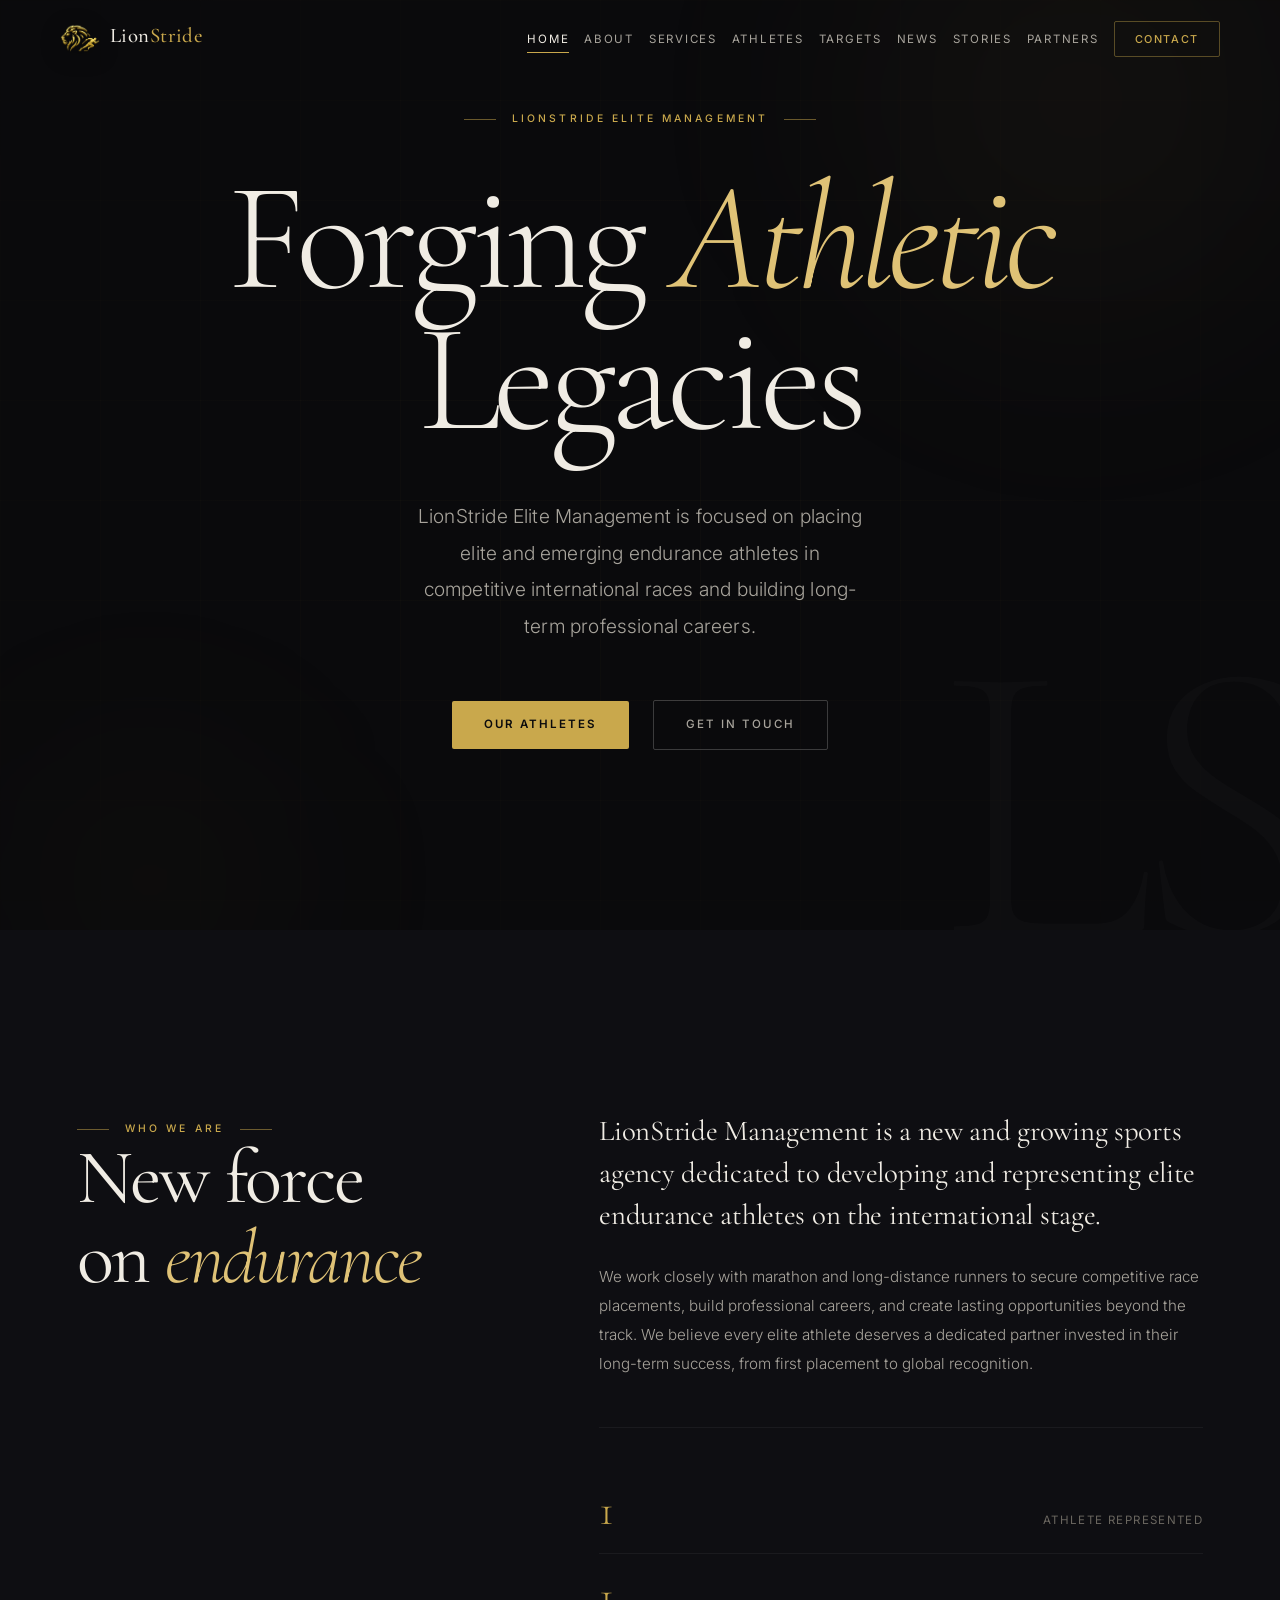
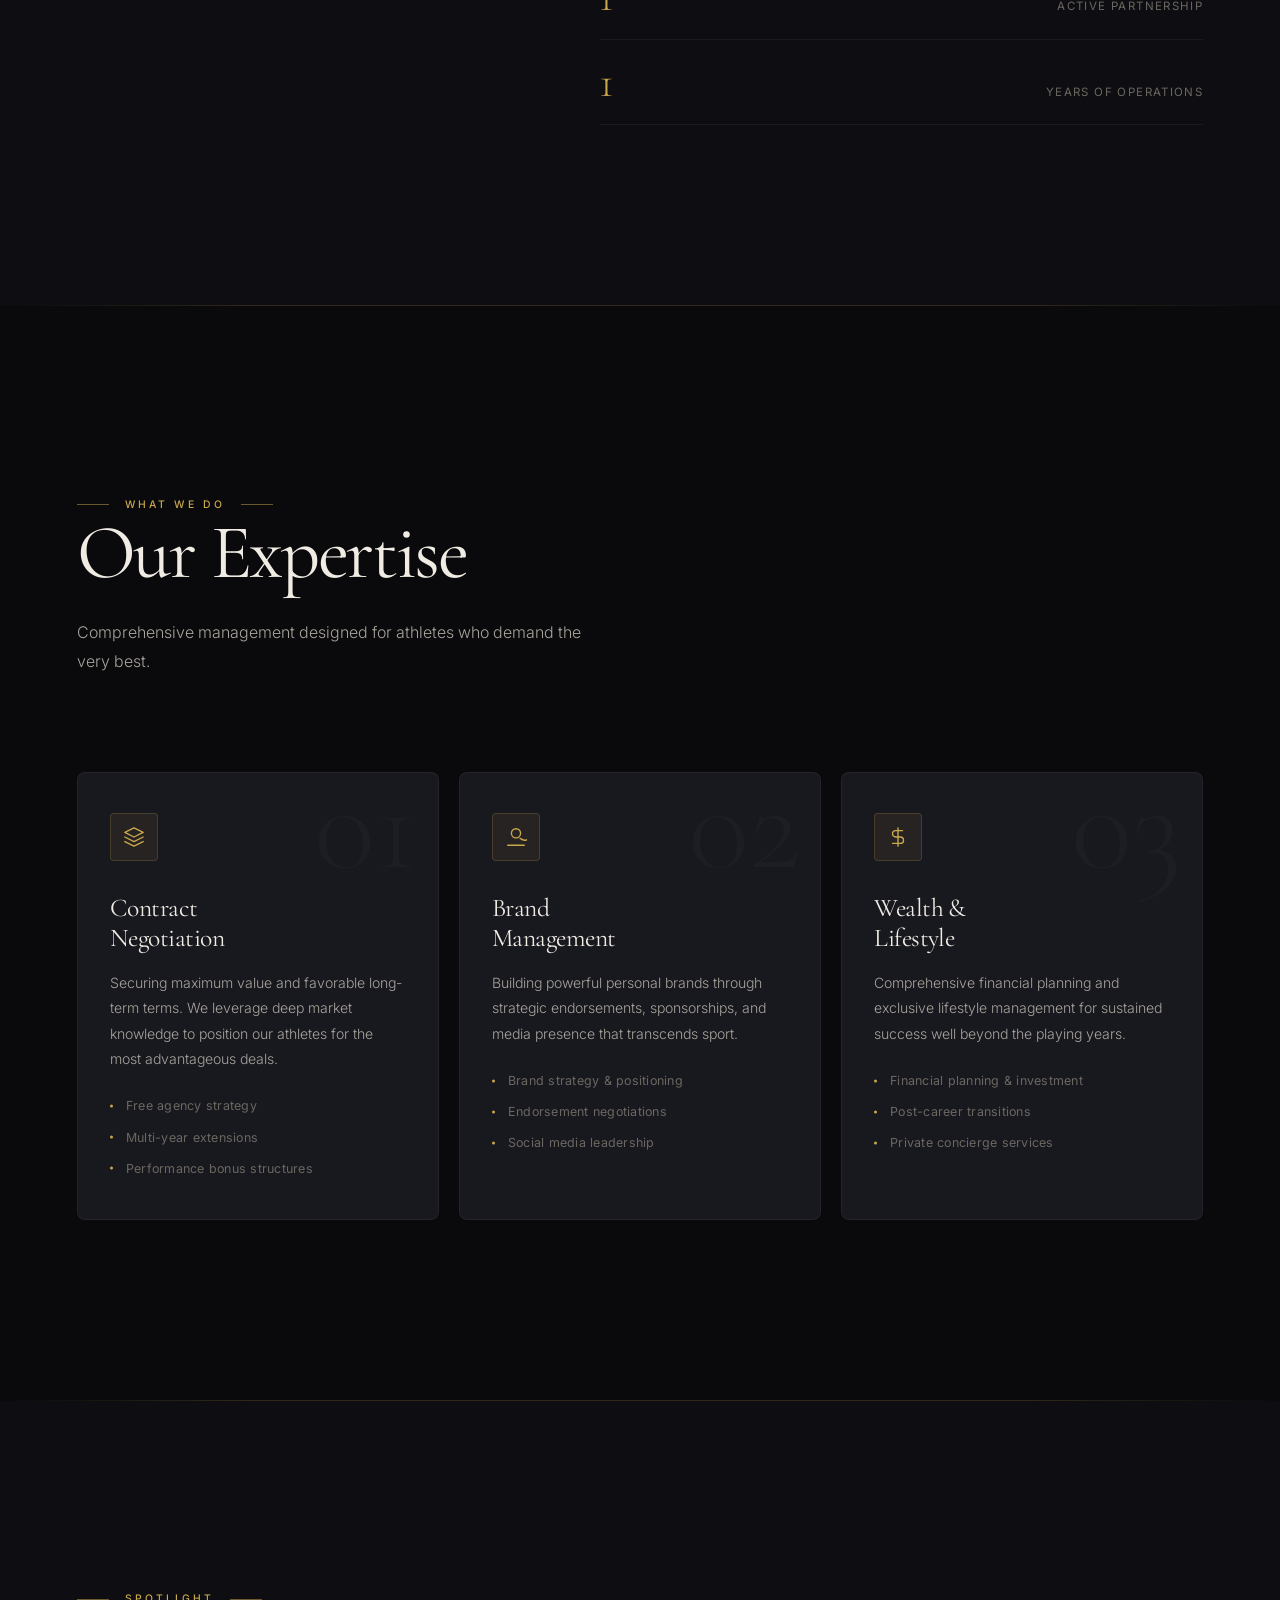
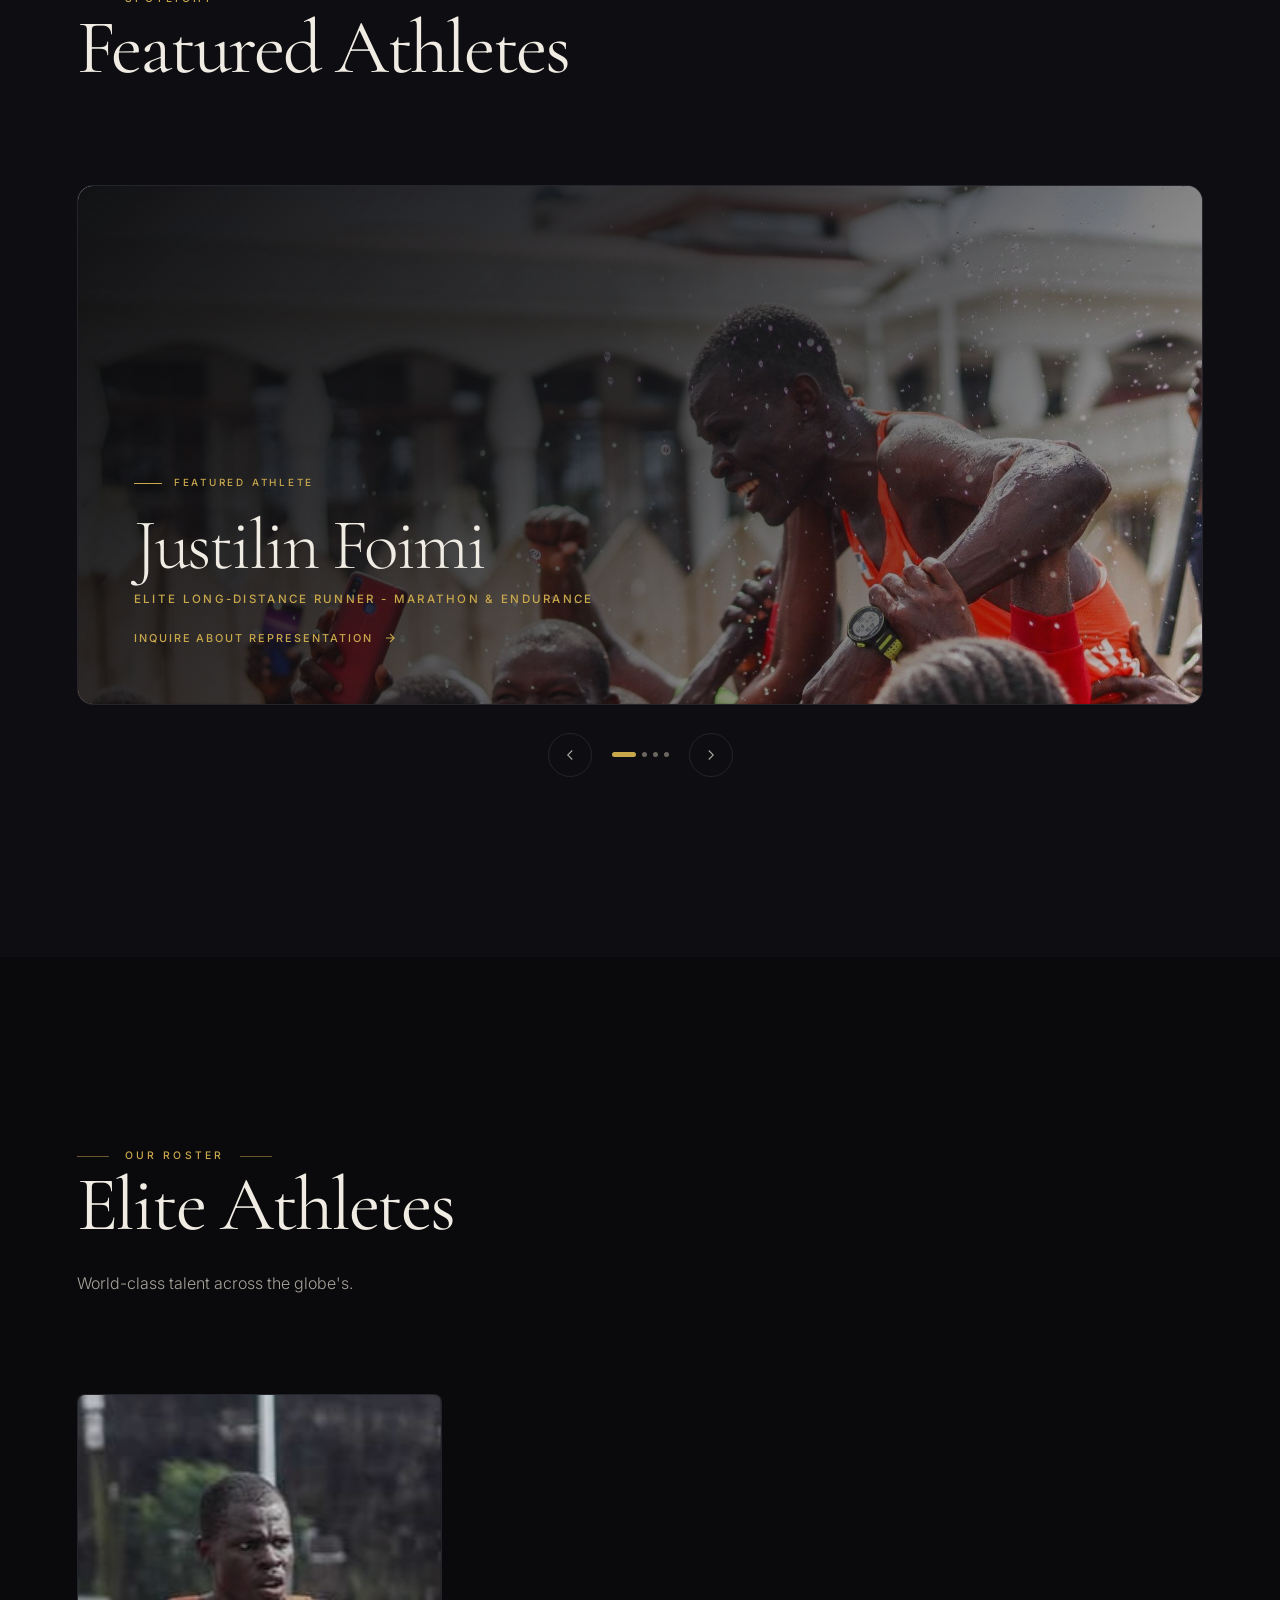
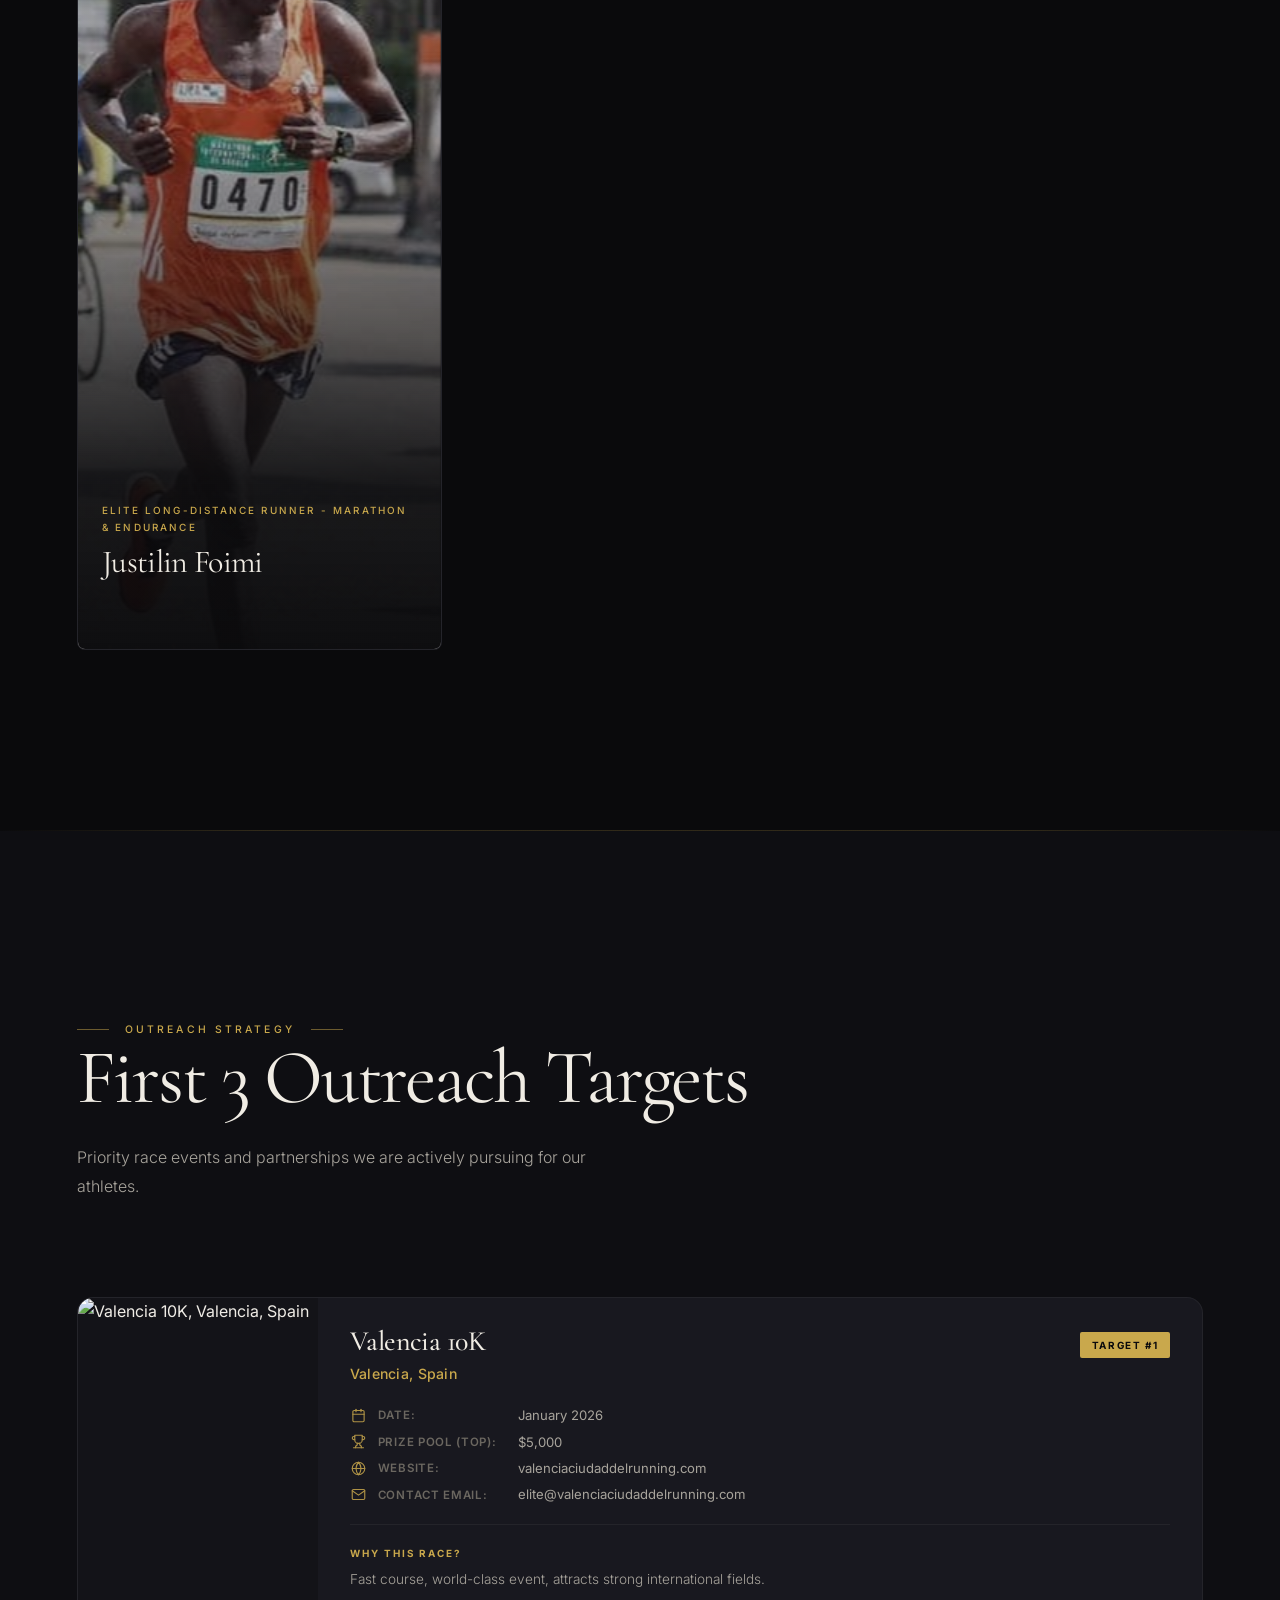
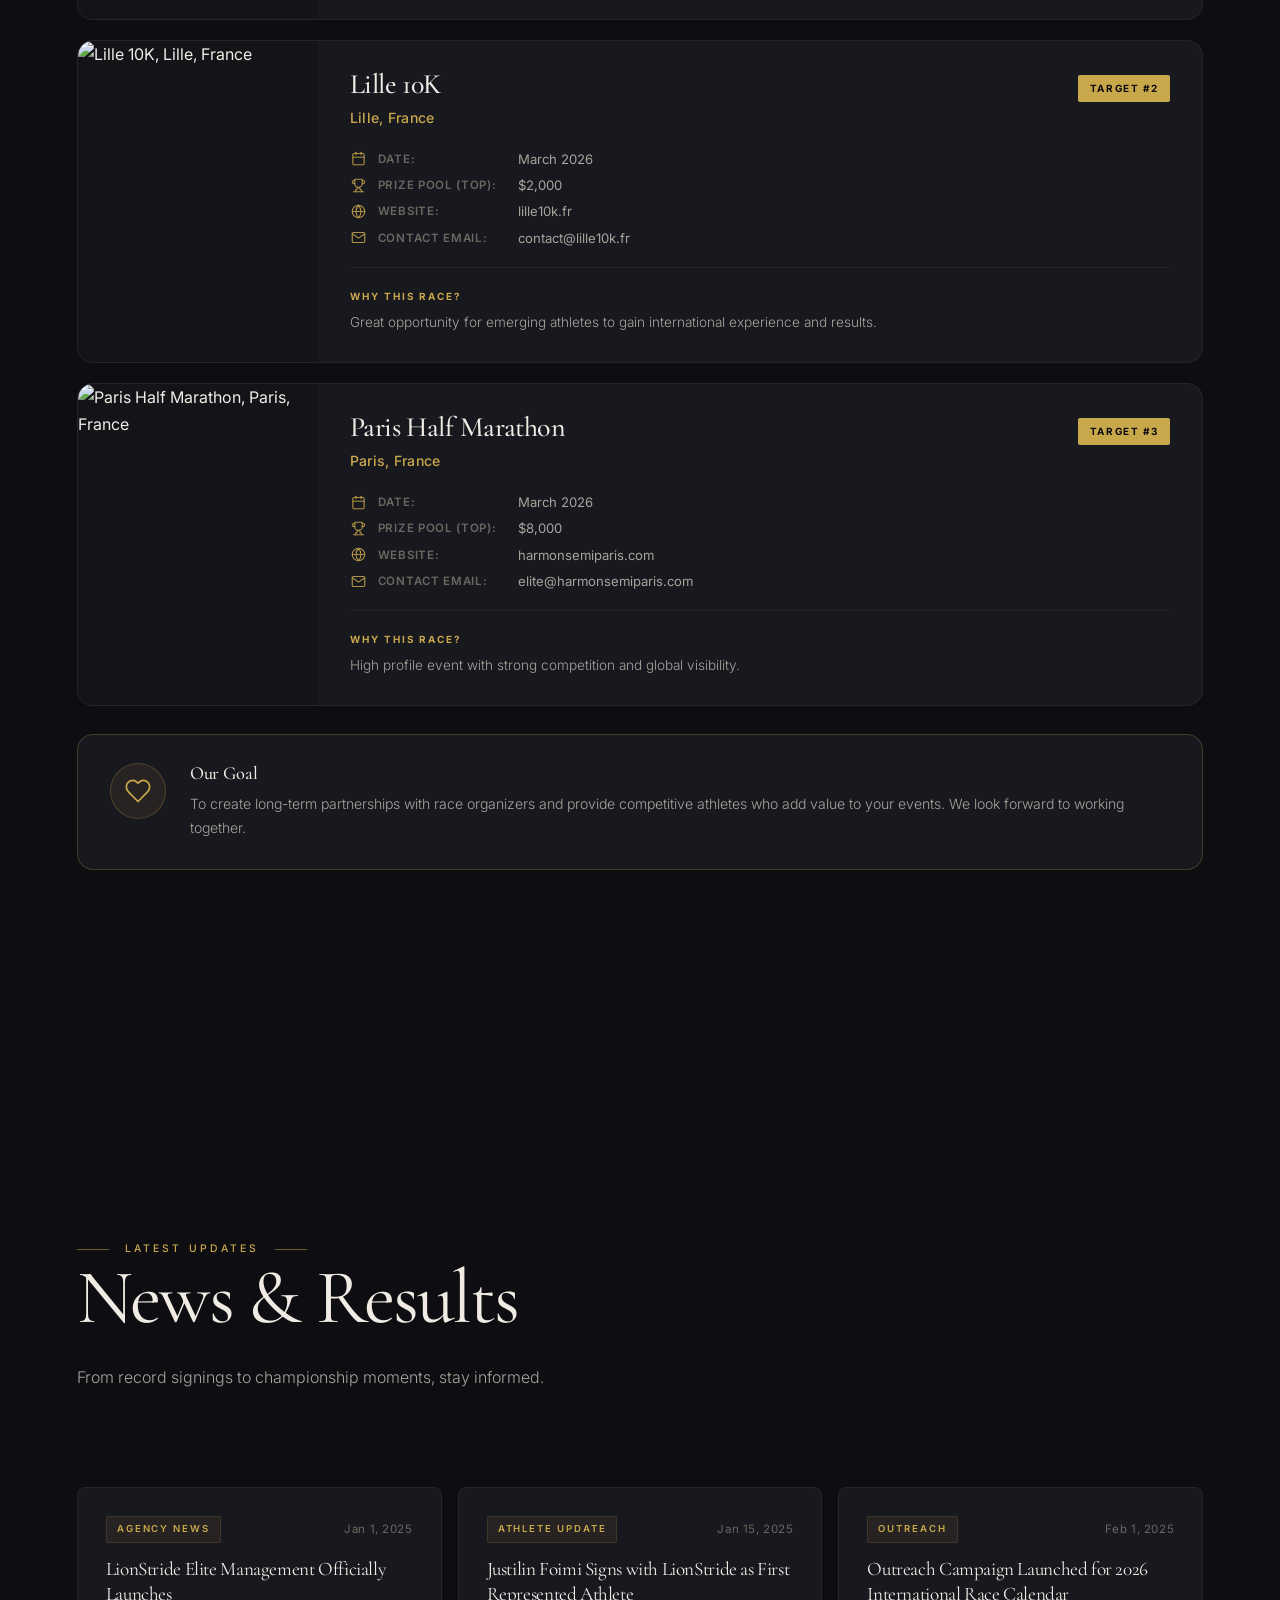
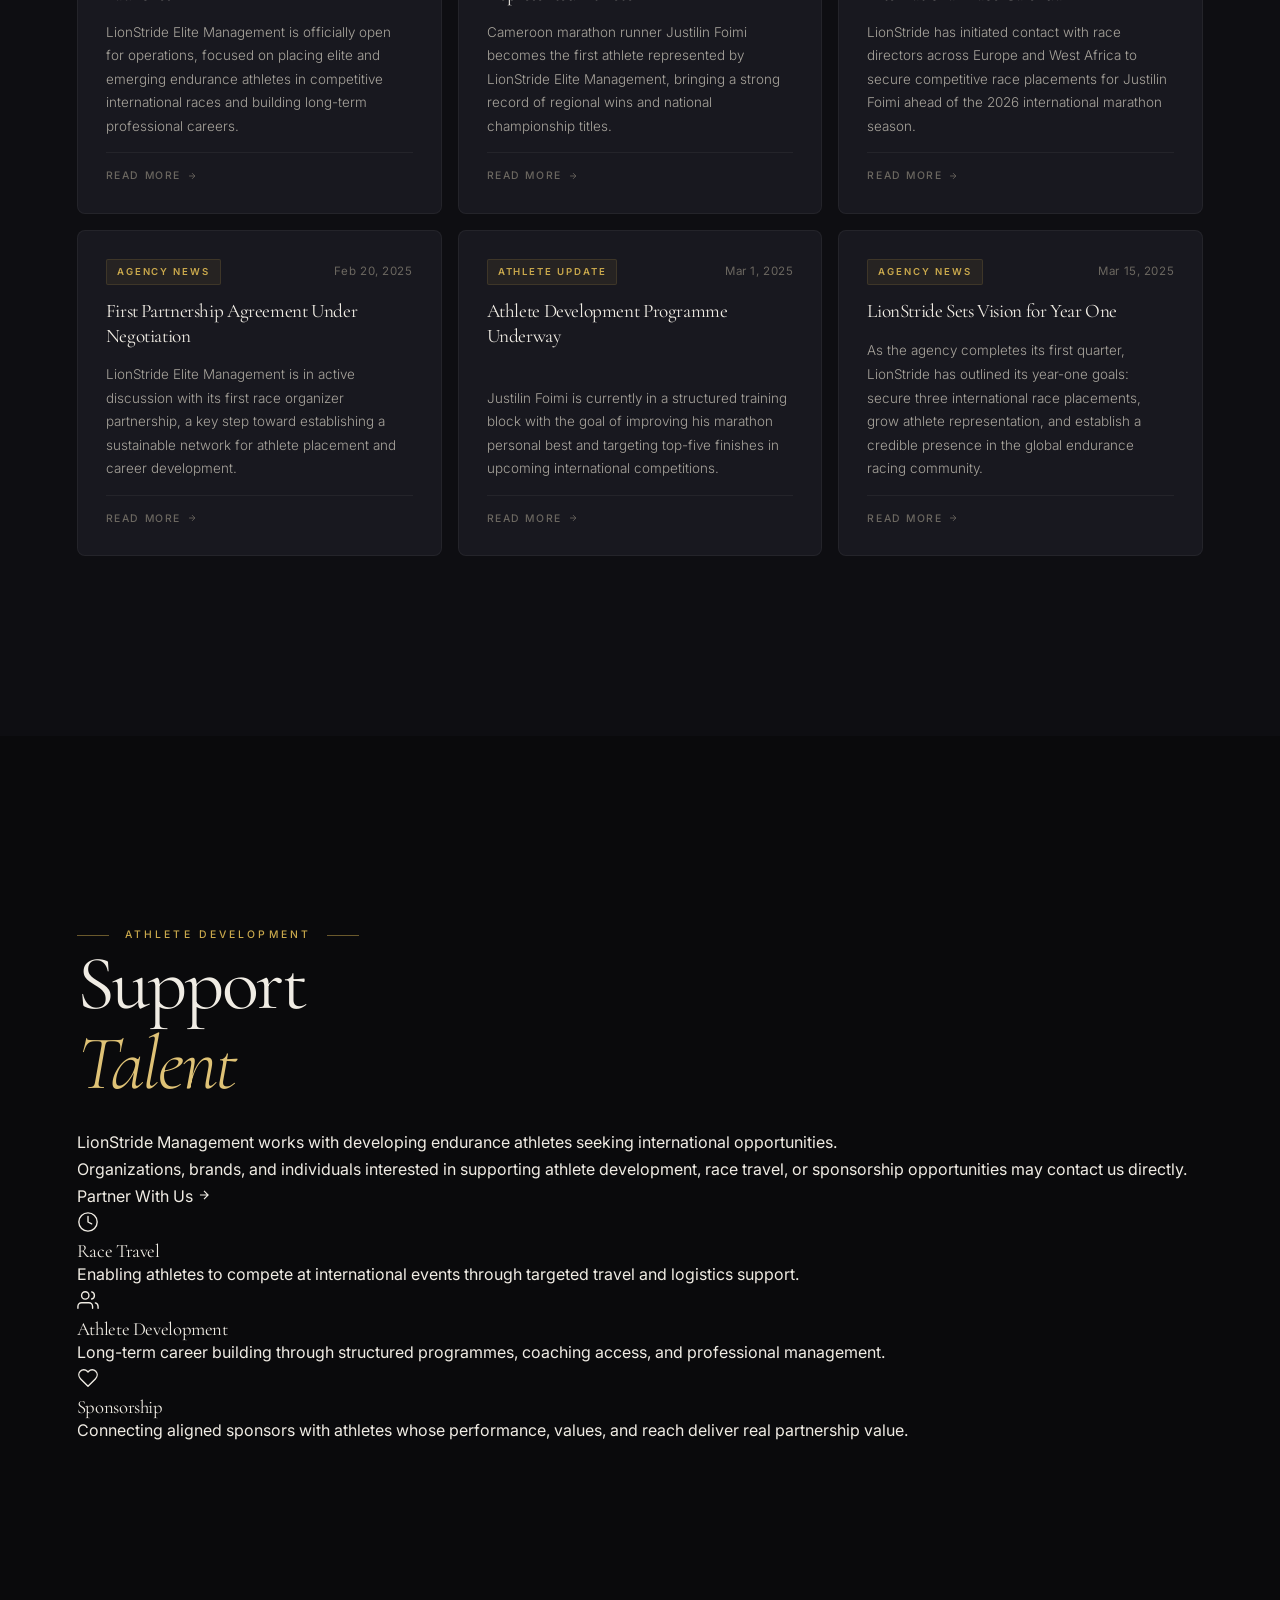
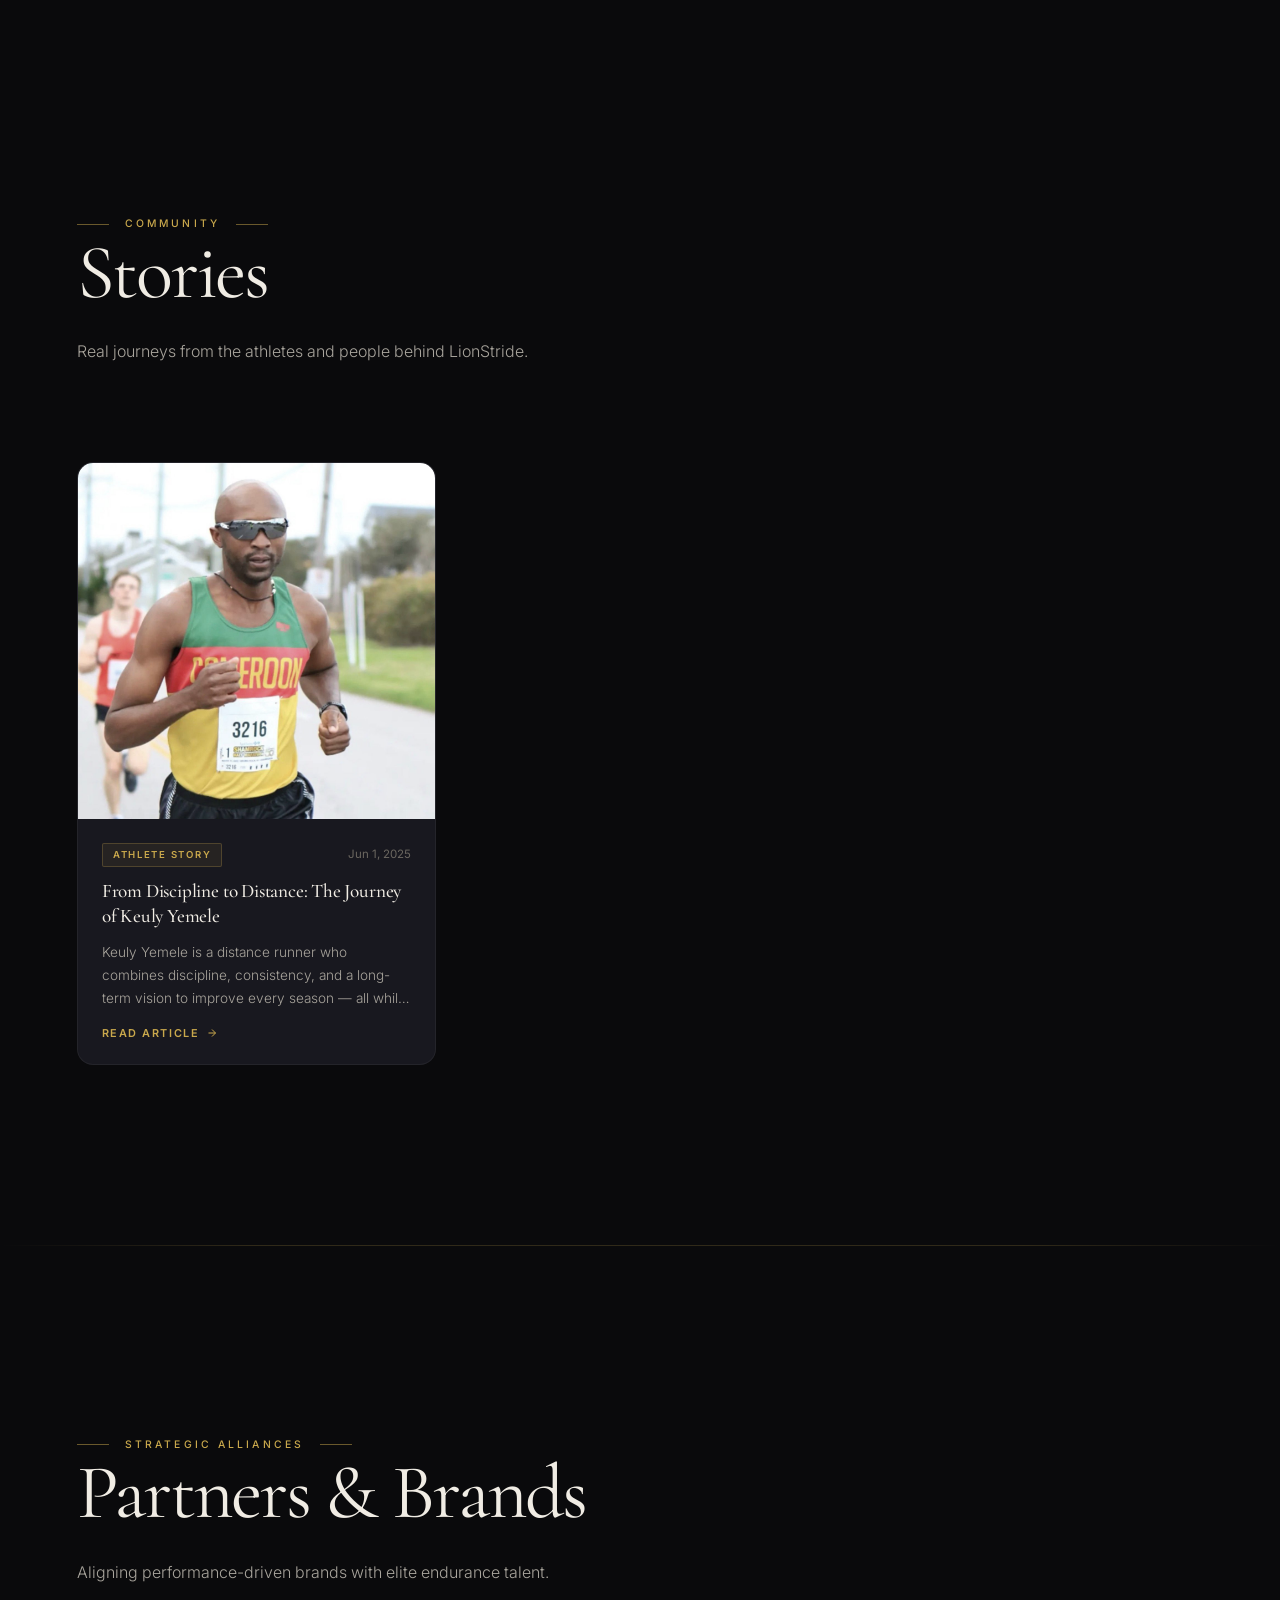
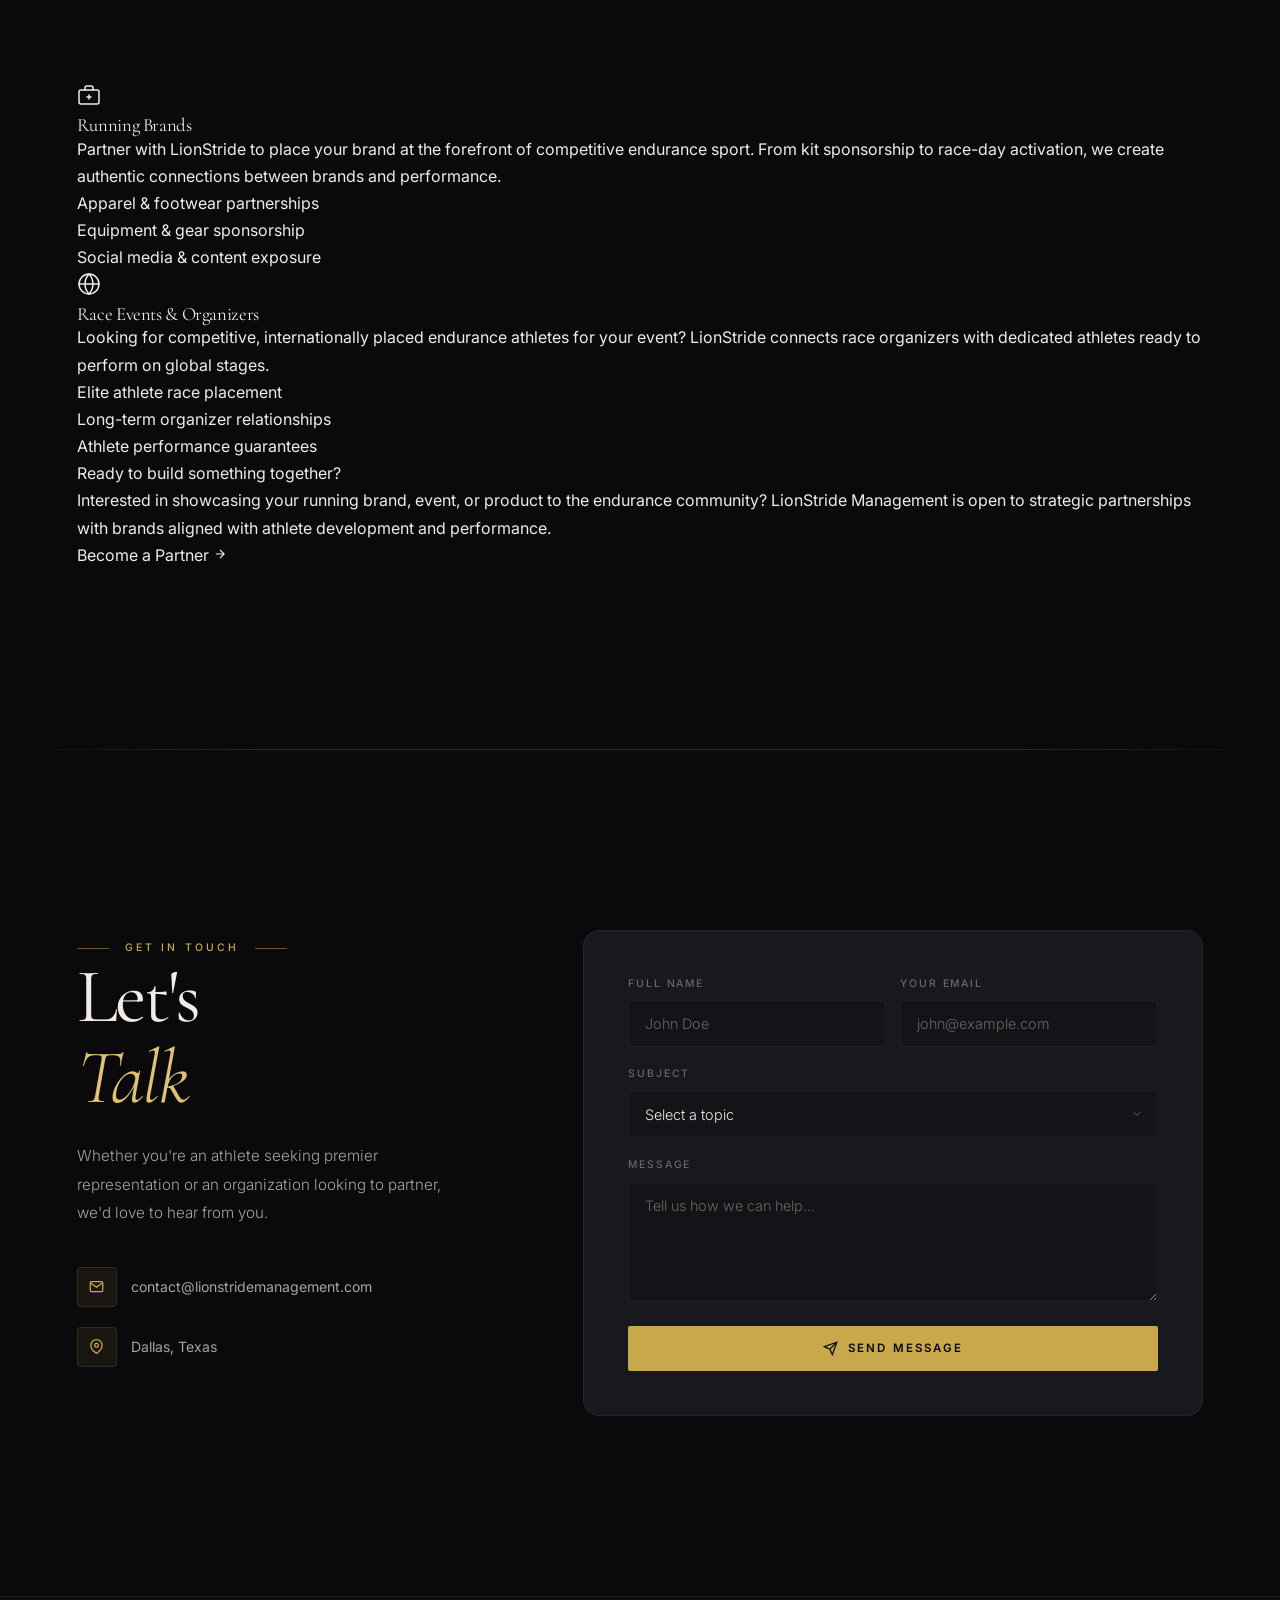
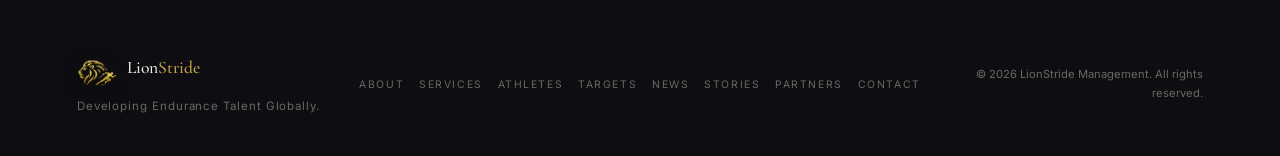
==== index.html @ 53ab5d6b "add partner and brand section" ====
<!DOCTYPE html>
<html lang="en">

<head>
    <meta charset="UTF-8">
    <meta name="viewport" content="width=device-width, initial-scale=1.0">
    <title>LionStride Management — Developing Endurance Talent Globally</title>
    <meta name="description" content="LionStride Management represents the world's elite athletes, forging legacies through expert negotiation, brand elevation, and strategic career management.">

    <link rel="canonical" href="https://lionstridemanagement.com/">

    <link rel="icon" type="image/svg+xml" href="assets/logo_icon.png">

   <link rel="preconnect" href="https://fonts.googleapis.com">
    <link rel="preconnect" href="https://fonts.gstatic.com" crossorigin>
    <link href="https://fonts.googleapis.com/css2?family=Cormorant+Garamond:ital,wght@0,300;0,400;0,500;0,600;1,300;1,400&family=Inter:wght@300;400;500;600&display=swap" rel="stylesheet">

    <link href="https://unpkg.com/aos@2.3.4/dist/aos.css" rel="stylesheet">

   <link rel="stylesheet" href="styles.css">
</head>


<body>

    <!-- Skip Link -->
    <a href="#main" class="skip-link">Skip to content</a>

    <!-- ================================================================
         HEADER
         ================================================================ -->
    
    <header class="site-header" id="site-header">
        <div class="header-inner">
            <a href="#home" class="wordmark" aria-label="LionStride Management home">
                 <img src="assets/logo_icon.png" alt="LionStride Logo" class="logo-icon-img">
               <span class="wordmark-lion">Lion</span><span class="wordmark-stride">Stride</span>
            </a>

            <nav class="primary-nav" id="primary-nav" aria-label="Primary navigation">
                <ul class="nav-list">
                    <li><a href="#home" class="nav-link active">Home</a></li>
                    <li><a href="#about" class="nav-link">About</a></li>
                    <li><a href="#services" class="nav-link">Services</a></li>
                    <li><a href="#athletes" class="nav-link">Athletes</a></li>
                    <li><a href="#targets" class="nav-link">Targets</a></li>
                    <li><a href="#news" class="nav-link">News</a></li>
                    <li><a href="#stories" class="nav-link">Stories</a></li>
                    <li><a href="#partners" class="nav-link">Partners</a></li>
                    <li><a href="#contact" class="nav-link nav-cta">Contact</a></li>
                </ul>
            </nav>

            <button class="menu-btn" id="menu-btn" aria-label="Open menu" aria-expanded="false">
                <span class="menu-bar"></span>
                <span class="menu-bar"></span>
                <span class="menu-bar"></span>
            </button>
        </div>

        <!-- Mobile Menu -->
        <div class="mobile-menu" id="mobile-menu" aria-hidden="true">
            <ul class="mobile-nav-list">
                <li><a href="#home" class="mobile-nav-link">Home</a></li>
                <li><a href="#about" class="mobile-nav-link">About</a></li>
                <li><a href="#services" class="mobile-nav-link">Services</a></li>
                <li><a href="#athletes" class="mobile-nav-link">Athletes</a></li>
                <li><a href="#targets" class="mobile-nav-link">Targets</a></li>
                <li><a href="#news" class="mobile-nav-link">News</a></li>
                <li><a href="#stories" class="mobile-nav-link">Stories</a></li>
                <li><a href="#partners" class="mobile-nav-link">Partners</a></li>
                <li><a href="#contact" class="mobile-nav-link">Contact</a></li>
            </ul>
        </div>
    </header>


    <main id="main">

        <!-- ================================================================
             HERO
             ================================================================ -->
        <section class="hero" id="home" aria-label="Hero">
            <div class="hero-bg" aria-hidden="true">
                <div class="hero-grid parallax-layer" data-parallax-speed="0.4"></div>
                <div class="hero-watermark parallax-layer" data-parallax-speed="0.15">LS</div>
                <div class="hero-glow hero-glow-1 parallax-layer" data-parallax-speed="0.6"></div>
                <div class="hero-glow hero-glow-2 parallax-layer" data-parallax-speed="0.3"></div>
            </div>

            <div class="hero-inner">
                <div class="hero-eyebrow eyebrow" data-aos="fade-up">
                    LionStride Elite Management
                </div>

                <h1 class="hero-headline" data-aos="fade-up" data-aos-delay="80">
                    Forging
                    <em>Athletic</em><br>
                    Legacies
                </h1>

                <p class="hero-sub" data-aos="fade-up" data-aos-delay="160">
                   LionStride Elite Management is focused on placing elite and emerging endurance athletes in competitive international
                   races and building long-term professional careers.
                </p>

                <div class="hero-actions" data-aos="fade-up" data-aos-delay="240">
                    <a href="#athletes" class="btn-solid">Our Athletes</a>
                    <a href="#contact" class="btn-ghost">Get in Touch</a>
                </div>
            </div>

           
        </section>

        <!-- Section Separator -->
        <div class="section-sep"></div>

        <!-- ================================================================
             ABOUT
             ================================================================ -->
        <section class="section about-section" id="about" aria-labelledby="about-heading">
            <div class="section-inner">
                <div class="about-grid">
                    <div class="about-left" data-aos="fade-right" data-aos-duration="900">
                        <div class="eyebrow">Who We Are</div>
                        <h2 class="section-heading" id="about-heading">
                            New force<br>
                            on <em>endurance</em>
                        </h2>
                    </div>

                    <div class="about-right" data-aos="fade-left" data-aos-duration="900" data-aos-delay="100">
                        <p class="about-lead">
                            LionStride Management is a new and growing sports agency dedicated to developing and representing elite endurance athletes on the international stage.
                        <p class="about-body">
                            We work closely with marathon and long-distance runners to secure competitive race placements, build professional careers, and create lasting opportunities beyond the track. We believe every elite athlete deserves a dedicated partner invested in their long-term success, from first placement to global recognition.
                        </p>
                        <div class="about-stats">
                            <div class="stat">
                                <span class="stat-num">1</span>
                                <span class="stat-label">Athlete Represented</span>
                            </div>
                            <div class="stat">
                                <span class="stat-num">1</span>
                                <span class="stat-label">Active Partnership</span>
                            </div>
                            <div class="stat">
                                <span class="stat-num">1</span>
                                <span class="stat-label">Years of Operations</span>
                            </div>
                        </div>
                    </div>
                </div>
            </div>
        </section>

        <!-- Section Separator -->
        <div class="section-sep"></div>

        <!-- ================================================================
             SERVICES
             ================================================================ -->
        <section class="section services-section" id="services" aria-labelledby="services-heading">
            <div class="section-inner">
                <div class="section-header" data-aos="fade-up">
                    <div class="eyebrow">What We Do</div>
                    <h2 class="section-heading" id="services-heading">Our Expertise</h2>
                    <p class="section-sub">Comprehensive management designed for athletes who demand the very best.</p>
                </div>

                <div class="services-grid">
                    <!-- Service 1 -->
                    <div class="service-card" data-aos="fade-up" data-aos-delay="0">
                        <span class="service-num">01</span>
                        <div class="service-icon" aria-hidden="true">
                            <svg width="22" height="22" viewBox="0 0 24 24" fill="none" stroke="currentColor" stroke-width="1.5" stroke-linecap="round" stroke-linejoin="round">
                                <path d="M12 2L2 7l10 5 10-5-10-5z"/><path d="M2 17l10 5 10-5"/><path d="M2 12l10 5 10-5"/>
                            </svg>
                        </div>
                        <h3 class="service-title">Contract<br>Negotiation</h3>
                        <p class="service-desc">Securing maximum value and favorable long-term terms. We leverage deep market knowledge to position our athletes for the most advantageous deals.</p>
                        <ul class="service-list">
                            <li>Free agency strategy</li>
                            <li>Multi-year extensions</li>
                            <li>Performance bonus structures</li>
                        </ul>
                    </div>

                    <!-- Service 2 -->
                    <div class="service-card" data-aos="fade-up" data-aos-delay="100">
                        <span class="service-num">02</span>
                        <div class="service-icon" aria-hidden="true">
                            <svg width="22" height="22" viewBox="0 0 24 24" fill="none" stroke="currentColor" stroke-width="1.5" stroke-linecap="round" stroke-linejoin="round">
                                <circle cx="12" cy="8" r="5"/><path d="M3 21h18"/><path d="M16.5 13.5c1.5 1 3.5 2 5 2s3.5-1 5-2"/>
                            </svg>
                        </div>
                        <h3 class="service-title">Brand<br>Management</h3>
                        <p class="service-desc">Building powerful personal brands through strategic endorsements, sponsorships, and media presence that transcends sport.</p>
                        <ul class="service-list">
                            <li>Brand strategy &amp; positioning</li>
                            <li>Endorsement negotiations</li>
                            <li>Social media leadership</li>
                        </ul>
                    </div>

                    <!-- Service 3 -->
                    <div class="service-card" data-aos="fade-up" data-aos-delay="200">
                        <span class="service-num">03</span>
                        <div class="service-icon" aria-hidden="true">
                            <svg width="22" height="22" viewBox="0 0 24 24" fill="none" stroke="currentColor" stroke-width="1.5" stroke-linecap="round" stroke-linejoin="round">
                                <path d="M12 2v20M17 5H9.5a3.5 3.5 0 000 7h5a3.5 3.5 0 010 7H6"/>
                            </svg>
                        </div>
                        <h3 class="service-title">Wealth &amp;<br>Lifestyle</h3>
                        <p class="service-desc">Comprehensive financial planning and exclusive lifestyle management for sustained success well beyond the playing years.</p>
                        <ul class="service-list">
                            <li>Financial planning &amp; investment</li>
                            <li>Post-career transitions</li>
                            <li>Private concierge services</li>
                        </ul>
                    </div>
                </div>
            </div>
        </section>

        <!-- Section Separator -->
        <div class="section-sep"></div>

        <!-- ================================================================
             FEATURED CAROUSEL
             ================================================================ -->
        <section class="section featured-section" id="featured" aria-labelledby="featured-heading">
            <div class="section-inner">
                <div class="section-header" data-aos="fade-up">
                    <div class="eyebrow">Spotlight</div>
                    <h2 class="section-heading" id="featured-heading">Featured Athletes</h2>
                </div>

                <div class="featured-track" id="featured-track">
                    <!-- Rendered by script.js -->
                </div>

                <div class="featured-controls">
                    <button class="ctrl-btn" id="ctrl-prev" aria-label="Previous athlete">
                        <svg width="18" height="18" viewBox="0 0 24 24" fill="none" stroke="currentColor" stroke-width="1.5"><path d="M15 18l-6-6 6-6"/></svg>
                    </button>
                    <div class="ctrl-dots" id="ctrl-dots"><!-- Rendered by script.js --></div>
                    <button class="ctrl-btn" id="ctrl-next" aria-label="Next athlete">
                        <svg width="18" height="18" viewBox="0 0 24 24" fill="none" stroke="currentColor" stroke-width="1.5"><path d="M9 18l6-6-6-6"/></svg>
                    </button>
                </div>
            </div>
        </section>

        <!-- Section Separator -->
        <div class="section-sep"></div>

        <!-- ================================================================
             ATHLETES GRID
             ================================================================ -->
        <section class="section athletes-section" id="athletes" aria-labelledby="athletes-heading">
            <div class="section-inner">
                <div class="section-header" data-aos="fade-up">
                    <div class="eyebrow">Our Roster</div>
                    <h2 class="section-heading" id="athletes-heading">Elite Athletes</h2>
                    <p class="section-sub">World-class talent across the globe's.</p>
                </div>

                <div class="athletes-grid" id="athletes-grid">
                    <!-- Loaded dynamically from athletes.json — each card links to athlete.html?id={slug} -->
                </div>
            </div>
        </section>

        <!-- Section Separator -->
        <div class="section-sep"></div>

        <!-- ================================================================
             OUTREACH TARGETS
             ================================================================ -->
        <section class="section targets-section" id="targets" aria-labelledby="targets-heading">
            <div class="section-inner">
                <div class="section-header" data-aos="fade-up">
                    <div class="eyebrow">Outreach Strategy</div>
                    <h2 class="section-heading" id="targets-heading">First 3 Outreach Targets</h2>
                    <p class="section-sub">Priority race events and partnerships we are actively pursuing for our athletes.</p>
                </div>

                <!-- Target cards rendered by script.js from targets.json -->
                <div class="targets-list" id="targets-list"></div>

                <!-- Our goal callout — mirrors reference image bottom panel -->
                <div class="targets-goal" data-aos="fade-up">
                    <div class="targets-goal-icon" aria-hidden="true">
                        <svg width="28" height="28" viewBox="0 0 24 24" fill="none" stroke="currentColor" stroke-width="1.5" stroke-linecap="round" stroke-linejoin="round">
                            <path d="M20.42 4.58a5.4 5.4 0 00-7.65 0l-.77.78-.77-.78a5.4 5.4 0 00-7.65 0C1.46 6.7 1.33 10.28 4 13l8 8 8-8c2.67-2.72 2.54-6.3.42-8.42z"/>
                        </svg>
                    </div>
                    <div class="targets-goal-text">
                        <h3 class="targets-goal-title">Our Goal</h3>
                        <p class="targets-goal-desc">To create long-term partnerships with race organizers and provide competitive athletes who add value to your events. We look forward to working together.</p>
                    </div>
                </div>
            </div>
        </section>

        <!-- Section Separator -->
        <div class="section-sep"></div>

        <!-- ================================================================
             NEWS
             ================================================================ -->
        <section class="section news-section" id="news" aria-labelledby="news-heading">
            <div class="section-inner">
                <div class="section-header" data-aos="fade-up">
                    <div class="eyebrow">Latest Updates</div>
                    <h2 class="section-heading" id="news-heading">News &amp; Results</h2>
                    <p class="section-sub">From record signings to championship moments, stay informed.</p>
                </div>

                <div class="news-grid" id="news-grid">
                    <!-- Loaded dynamically from news.json -->
                </div>
            </div>
        </section>

         <!-- ================================================================
             SUPPORT TALENT
             ================================================================ -->
        <section class="section support-section" id="support" aria-labelledby="support-heading">
            <div class="section-inner">
                <div class="support-grid" data-aos="fade-up" data-aos-duration="900">

                    <!-- Left — text content -->
                    <div class="support-left">
                        <div class="eyebrow">Athlete Development</div>
                        <h2 class="section-heading" id="support-heading">
                            Support<br><em>Talent</em>
                        </h2>
                        <p class="support-body">
                            LionStride Management works with developing endurance athletes seeking international opportunities.
                        </p>
                        <p class="support-body">
                            Organizations, brands, and individuals interested in supporting athlete development, race travel, or sponsorship opportunities may contact us directly.
                        </p>
                        <a href="#contact" class="btn-support-cta">
                            Partner With Us
                            <svg width="14" height="14" viewBox="0 0 24 24" fill="none" stroke="currentColor" stroke-width="2" aria-hidden="true">
                                <path d="M5 12h14M12 5l7 7-7 7"/>
                            </svg>
                        </a>
                    </div>

                    <!-- Right — three vertical pillars -->
                    <div class="support-pillars">
                        <div class="support-pillar" data-aos="fade-up" data-aos-delay="80">
                            <div class="support-pillar-icon" aria-hidden="true">
                                <svg width="22" height="22" viewBox="0 0 24 24" fill="none" stroke="currentColor" stroke-width="1.5" stroke-linecap="round" stroke-linejoin="round">
                                    <circle cx="12" cy="12" r="10"/>
                                    <polyline points="12 6 12 12 16 14"/>
                                </svg>
                            </div>
                            <h3 class="support-pillar-title">Race Travel</h3>
                            <p class="support-pillar-desc">Enabling athletes to compete at international events through targeted travel and logistics support.</p>
                        </div>
                        <div class="support-pillar" data-aos="fade-up" data-aos-delay="160">
                            <div class="support-pillar-icon" aria-hidden="true">
                                <svg width="22" height="22" viewBox="0 0 24 24" fill="none" stroke="currentColor" stroke-width="1.5" stroke-linecap="round" stroke-linejoin="round">
                                    <path d="M17 21v-2a4 4 0 00-4-4H5a4 4 0 00-4 4v2"/>
                                    <circle cx="9" cy="7" r="4"/>
                                    <path d="M23 21v-2a4 4 0 00-3-3.87"/>
                                    <path d="M16 3.13a4 4 0 010 7.75"/>
                                </svg>
                            </div>
                            <h3 class="support-pillar-title">Athlete Development</h3>
                            <p class="support-pillar-desc">Long-term career building through structured programmes, coaching access, and professional management.</p>
                        </div>
                        <div class="support-pillar" data-aos="fade-up" data-aos-delay="240">
                            <div class="support-pillar-icon" aria-hidden="true">
                                <svg width="22" height="22" viewBox="0 0 24 24" fill="none" stroke="currentColor" stroke-width="1.5" stroke-linecap="round" stroke-linejoin="round">
                                    <path d="M20.42 4.58a5.4 5.4 0 00-7.65 0l-.77.78-.77-.78a5.4 5.4 0 00-7.65 0C1.46 6.7 1.33 10.28 4 13l8 8 8-8c2.67-2.72 2.54-6.3.42-8.42z"/>
                                </svg>
                            </div>
                            <h3 class="support-pillar-title">Sponsorship</h3>
                            <p class="support-pillar-desc">Connecting aligned sponsors with athletes whose performance, values, and reach deliver real partnership value.</p>
                        </div>
                    </div>

                </div>
            </div>
        </section>

        <!-- Section Separator -->
        <div class="section-sep"></div>


          <!-- ================================================================
             STORIES
             ================================================================ -->
        <section class="section stories-section" id="stories" aria-labelledby="stories-heading">
            <div class="section-inner">
                <div class="section-header" data-aos="fade-up">
                    <div class="eyebrow">Community</div>
                    <h2 class="section-heading" id="stories-heading">Stories</h2>
                    <p class="section-sub">Real journeys from the athletes and people behind LionStride.</p>
                </div>
                <!-- Story cards rendered by script.js from stories.json -->
                <div class="stories-grid" id="stories-grid"></div>
            </div>
        </section>

   
        <!-- Section Separator -->
        <div class="section-sep"></div>
          <!-- ================================================================
             PARTNERS & BRANDS
             ================================================================ -->
        <section class="section partners-section" id="partners" aria-labelledby="partners-heading">
            <div class="section-inner">

                <!-- Section header -->
                <div class="section-header" data-aos="fade-up">
                    <div class="eyebrow">Strategic Alliances</div>
                    <h2 class="section-heading" id="partners-heading">Partners &amp; Brands</h2>
                    <p class="section-sub">Aligning performance-driven brands with elite endurance talent.</p>
                </div>

                <!-- Two-column partnership cards -->
                <div class="partners-grid">
                    <div class="partner-card" data-aos="fade-up" data-aos-delay="0">
                        <div class="partner-card-icon" aria-hidden="true">
                            <svg width="24" height="24" viewBox="0 0 24 24" fill="none" stroke="currentColor" stroke-width="1.5" stroke-linecap="round" stroke-linejoin="round">
                                <rect x="2" y="7" width="20" height="14" rx="2"/>
                                <path d="M16 7V5a2 2 0 00-2-2h-4a2 2 0 00-2 2v2"/>
                                <line x1="12" y1="12" x2="12" y2="16"/>
                                <line x1="10" y1="14" x2="14" y2="14"/>
                            </svg>
                        </div>
                        <h3 class="partner-card-title">Running Brands</h3>
                        <p class="partner-card-desc">Partner with LionStride to place your brand at the forefront of competitive endurance sport. From kit sponsorship to race-day activation, we create authentic connections between brands and performance.</p>
                        <ul class="partner-card-list">
                            <li>Apparel &amp; footwear partnerships</li>
                            <li>Equipment &amp; gear sponsorship</li>
                            <li>Social media &amp; content exposure</li>
                        </ul>
                    </div>
                    <div class="partner-card" data-aos="fade-up" data-aos-delay="120">
                        <div class="partner-card-icon" aria-hidden="true">
                            <svg width="24" height="24" viewBox="0 0 24 24" fill="none" stroke="currentColor" stroke-width="1.5" stroke-linecap="round" stroke-linejoin="round">
                                <circle cx="12" cy="12" r="10"/>
                                <line x1="2" y1="12" x2="22" y2="12"/>
                                <path d="M12 2a15.3 15.3 0 014 10 15.3 15.3 0 01-4 10 15.3 15.3 0 01-4-10 15.3 15.3 0 014-10z"/>
                            </svg>
                        </div>
                        <h3 class="partner-card-title">Race Events &amp; Organizers</h3>
                        <p class="partner-card-desc">Looking for competitive, internationally placed endurance athletes for your event? LionStride connects race organizers with dedicated athletes ready to perform on global stages.</p>
                        <ul class="partner-card-list">
                            <li>Elite athlete race placement</li>
                            <li>Long-term organizer relationships</li>
                            <li>Athlete performance guarantees</li>
                        </ul>
                    </div>
                </div>

                <!-- Full-width CTA strip -->
                <div class="partners-cta-strip" data-aos="fade-up" data-aos-delay="80">
                    <div class="partners-cta-text">
                        <p class="partners-cta-label">Ready to build something together?</p>
                        <p class="partners-cta-sub">Interested in showcasing your running brand, event, or product to the endurance community? LionStride Management is open to strategic partnerships with brands aligned with athlete development and performance.</p>
                    </div>
                    <a href="#contact" class="btn-partners-cta">
                        Become a Partner
                        <svg width="14" height="14" viewBox="0 0 24 24" fill="none" stroke="currentColor" stroke-width="2" aria-hidden="true">
                            <path d="M5 12h14M12 5l7 7-7 7"/>
                        </svg>
                    </a>
                </div>

            </div>
        </section>

        <!-- Section Separator -->
        <div class="section-sep"></div>


        <!-- ================================================================
             CONTACT
             ================================================================ -->
        <section class="section contact-section" id="contact" aria-labelledby="contact-heading">
            <div class="section-inner">
                <div class="contact-grid">
                    <div class="contact-left" data-aos="fade-right" data-aos-duration="900">
                        <div class="eyebrow">Get in Touch</div>
                        <h2 class="section-heading" id="contact-heading">
                            Let's<br>
                            <em>Talk</em>
                        </h2>
                        <p class="contact-sub">
                            Whether you're an athlete seeking premier representation or an organization looking to partner, we'd love to hear from you.
                        </p>

                        <div class="contact-info">
                            <div class="contact-item">
                                <span class="contact-icon" aria-hidden="true">
                                    <svg width="15" height="15" viewBox="0 0 24 24" fill="none" stroke="currentColor" stroke-width="2"><path d="M4 4h16c1.1 0 2 .9 2 2v12c0 1.1-.9 2-2 2H4c-1.1 0-2-.9-2-2V6c0-1.1.9-2 2-2z"/><polyline points="22,6 12,13 2,6"/></svg>
                                </span>
                                <a href="mailto:contact@lionstridemanagement.com" class="contact-email-link">contact@lionstridemanagement.com</a>
                            </div>
                            <div class="contact-item">
                                <span class="contact-icon" aria-hidden="true">
                                    <svg width="15" height="15" viewBox="0 0 24 24" fill="none" stroke="currentColor" stroke-width="2"><path d="M21 10c0 7-9 13-9 13s-9-6-9-13a9 9 0 0118 0z"/><circle cx="12" cy="10" r="3"/></svg>
                                </span>
                                <span>Dallas, Texas</span>
                            </div>
                        </div>
                    </div>

                    <div class="contact-right" data-aos="fade-left" data-aos-duration="900" data-aos-delay="100">
                        <!--
                            CONTACT FORM — EmailJS implementation
                            Static / GitHub Pages compatible — no backend required.
                            EmailJS sends directly to contact@lionstridemanagement.com
                            Public Key : LiKI0xIHSb_uPH3GS
                            Service ID : service_i2ymauu
                            Template ID: template_c0gshgw
                        -->
                        <form id="contact-form" class="contact-form" novalidate>

                            <div class="field-row">
                                <div class="field-group">
                                    <label for="name" class="field-label">Full Name</label>
                                    <input type="text"
                                           id="name"
                                           name="name"
                                           class="field-input"
                                           placeholder="John Doe"
                                           autocomplete="name"
                                           required>
                                </div>
                                <div class="field-group">
                                    <label for="email" class="field-label">Your Email</label>
                                    <input type="email"
                                           id="email"
                                           name="email"
                                           class="field-input"
                                           placeholder="john@example.com"
                                           autocomplete="email"
                                           required>
                                </div>
                            </div>

                            <div class="field-group">
                                <label for="subject" class="field-label">Subject</label>
                                <select id="subject"
                                        name="subject"
                                        class="field-input field-select"
                                        required>
                                    <option value="" disabled selected>Select a topic</option>
                                    <option value="Athlete Representation">Athlete Representation</option>
                                    <option value="Brand Partnership">Brand Partnership</option>
                                    <option value="Media Inquiry">Media Inquiry</option>
                                    <option value="Other">Other</option>
                                </select>
                            </div>

                            <div class="field-group">
                                <label for="message" class="field-label">Message</label>
                                <textarea id="message"
                                          name="message"
                                          class="field-input field-textarea"
                                          rows="5"
                                          placeholder="Tell us how we can help…"
                                          required></textarea>
                            </div>

                            <!-- Validation error notice -->
                            <p id="form-error" class="form-error" aria-live="polite" hidden>
                                Please fill in all fields before sending.
                            </p>

                            <button type="submit" class="btn-submit" id="submit-btn">
                                <svg width="15" height="15" viewBox="0 0 24 24" fill="none" stroke="currentColor" stroke-width="2" aria-hidden="true"><line x1="22" y1="2" x2="11" y2="13"/><polygon points="22 2 15 22 11 13 2 9 22 2"/></svg>
                                <span id="submit-label">Send Message</span>
                            </button>

                            <!-- Success notice — shown after EmailJS confirms delivery -->
                            <div id="form-success" class="form-success" aria-live="polite" hidden>
                                <svg width="18" height="18" viewBox="0 0 24 24" fill="none" stroke="currentColor" stroke-width="2" aria-hidden="true"><polyline points="20 6 9 17 4 12"/></svg>
                                <div>
                                    <p class="form-success-title">Message sent successfully!</p>
                                    <p class="form-success-sub">Thank you, we've received your message and will get back to you shortly.</p>
                                </div>
                            </div>

                            <!-- Error notice — shown if EmailJS fails -->
                            <div id="form-send-error" class="form-send-error" aria-live="polite" hidden>
                                <svg width="16" height="16" viewBox="0 0 24 24" fill="none" stroke="currentColor" stroke-width="2" aria-hidden="true"><circle cx="12" cy="12" r="10"/><line x1="12" y1="8" x2="12" y2="12"/><line x1="12" y1="16" x2="12.01" y2="16"/></svg>
                                <p>Something went wrong. Please email us directly at <a href="mailto:contact@lionstridemanagement.com">contact@lionstridemanagement.com</a></p>
                            </div>

                        </form>
                    </div>
                </div>
            </div>
        </section>

    </main>
    <!-- ================================================================
         FOOTER
         ================================================================ -->
    <footer class="site-footer">
        <div class="footer-inner">
             <div class="footer-brand">
                 <a href="#home" class="footer-wordmark">
                   <img src="assets/logo_icon.png" alt="LionStride Logo" class="logo-icon-img">Lion<span class="accent">Stride</span>
                </a>
                <p class="footer-tagline">Developing Endurance Talent Globally.</p>
            </div>

            <nav class="footer-links" aria-label="Footer navigation">
                <a href="#about">About</a>
                <a href="#services">Services</a>
                <a href="#athletes">Athletes</a>
                <a href="#targets">Targets</a>
                <a href="#news">News</a>
                <a href="#stories">Stories</a>
                <a href="#partners">Partners</a>
                <a href="#contact">Contact</a>
            </nav>

            <div class="footer-copy">
                <p>&copy; <span id="footer-year"></span> LionStride Management. All rights reserved.</p>
            </div>
        </div>
    </footer>


    <!-- ================================================================
         STORY MODAL — rendered by script.js, toggled on card click
         ================================================================ -->
    <div class="story-modal-overlay" id="story-modal-overlay" role="dialog" aria-modal="true" aria-labelledby="modal-title" aria-hidden="true">
        <div class="story-modal">
            <button class="story-modal-close" id="story-modal-close" aria-label="Close article">
                <svg width="18" height="18" viewBox="0 0 24 24" fill="none" stroke="currentColor" stroke-width="2" stroke-linecap="round">
                    <line x1="18" y1="6" x2="6" y2="18"/><line x1="6" y1="6" x2="18" y2="18"/>
                </svg>
            </button>
            <div class="story-modal-img-wrap">
                <img class="story-modal-img" id="modal-img" src="" alt="">
            </div>
            <div class="story-modal-body">
                <div class="story-modal-meta">
                    <span class="story-modal-cat" id="modal-cat"></span>
                    <span class="story-modal-date" id="modal-date"></span>
                </div>
                <h2 class="story-modal-title" id="modal-title"></h2>
                <div class="story-modal-content" id="modal-content"></div>
            </div>
        </div>
    </div>
    <!-- AOS -->
    <script src="https://unpkg.com/aos@2.3.4/dist/aos.js" defer></script>
    <script type="text/javascript" src="https://cdn.jsdelivr.net/npm/@emailjs/browser@4/dist/email.min.js"></script>
    <script src="script.js" defer></script>
<!--Start of Tawk.to Script-->
<script type="text/javascript">
var Tawk_API=Tawk_API||{}, Tawk_LoadStart=new Date();
(function(){
var s1=document.createElement("script"),s0=document.getElementsByTagName("script")[0];
s1.async=true;
s1.src='https://embed.tawk.to/69fcbe67381d8a1c3101a7e6/1jo1kfgse';
s1.charset='UTF-8';
s1.setAttribute('crossorigin','*');
s0.parentNode.insertBefore(s1,s0);
})();
</script>
<!--End of Tawk.to Script-->
</body>

</html>
---- styles.css ----
/* ------------------------------------------------------------
   1. DESIGN TOKENS
   ------------------------------------------------------------ */
:root {
    /* Colors — Richer dark palette */
    --clr-bg:           #0a0a0c;
    --clr-bg-2:         #0e0e12;
    --clr-surface:      #131318;
    --clr-card:         #18181f;
    --clr-card-hover:   #1e1e28;
    --clr-border:       rgba(255, 255, 255, 0.05);
    --clr-border-mid:   rgba(255, 255, 255, 0.09);
    --clr-border-gold:  rgba(201, 168, 76, 0.25);

    --clr-gold:         #c9a84c;
    --clr-gold-light:   #dfc276;
    --clr-gold-dim:     rgba(201, 168, 76, 0.08);
    --clr-gold-glow:    rgba(201, 168, 76, 0.15);

    --clr-text:         #f0ece4;
    --clr-text-2:       #a8a49c;
    --clr-text-3:       #6b6760;

    /* Typography */
    --font-display:  'Cormorant Garamond', Georgia, 'Times New Roman', serif;
    --font-body:    'Inter', 'Helvetica Neue', Helvetica, Arial, sans-serif;

    /* Spacing — Increased 20-30% for premium feel */
    --space-section: clamp(100px, 16vw, 180px);
    --space-lg:      clamp(48px, 8vw, 96px);
    --space-md:      clamp(32px, 5vw, 64px);
    --space-sm:      20px;
    --space-xs:      10px;

    /* Layout */
    --max-w:         1280px;
    --gutter:        clamp(24px, 6vw, 100px);

    /* Motion */
    --ease-out:      cubic-bezier(0.16, 1, 0.3, 1);
    --ease-in-out:   cubic-bezier(0.65, 0, 0.35, 1);
    --dur-fast:      0.2s;
    --dur-base:      0.4s;
    --dur-slow:      0.7s;

    /* Misc */
    --radius-xs:     2px;
    --radius-sm:     4px;
    --radius-md:     8px;
    --radius-lg:     16px;
    --radius-xl:     24px;
}

/* ------------------------------------------------------------
   2. RESET & BASE
   ------------------------------------------------------------ */
*, *::before, *::after {
    box-sizing: border-box;
    margin: 0;
    padding: 0;
}

html {
    scroll-behavior: smooth;
    -webkit-font-smoothing: antialiased;
    -moz-osx-font-smoothing: grayscale;
    text-rendering: optimizeLegibility;
}

body {
    font-family: var(--font-body);
    font-size: 1rem;
    line-height: 1.7;
    color: var(--clr-text);
    background-color: var(--clr-bg);
    overflow-x: hidden;
    position: relative;
}

/* ------------------------------------------------------------
   PARALLAX LAYERS
   Hero background elements move at different rates on scroll
   ------------------------------------------------------------ */
.parallax-layer {
    will-change: transform;
    transition: transform 0.1s linear;
}

/* Athlete image — parallax offset via CSS variable (set by JS) */
.athlete-img {
    position: absolute;
    inset: 0;
    overflow: hidden;
}
.athlete-img img {
    width: 100%;
    height: 115%; /* Taller than container for parallax room */
    object-fit: cover;
    object-position: center top;
    /* Compose parallax translateY (from JS) with hover scale (from CSS) */
    transform: translateY(var(--parallax-y, 0px)) scale(1);
    transition:
        transform 0.08s linear,
        filter var(--dur-slow) ease;
    will-change: transform;
    filter: saturate(0.7);
}
.athlete-card:hover .athlete-img img {
    transform: translateY(var(--parallax-y, 0px)) scale(1.07);
    filter: saturate(0.9);
}

/* Featured slide image Ken Burns (already has CSS, we enhance with JS parallax) */
.featured-bg img {
    width: 100%;
    height: 110%;
    object-fit: cover;
    object-position: center 20%;
    transform: scale(1.08) translateY(0);
    transition: transform 8s linear;
    will-change: transform;
}
.featured-slide.active .featured-bg img { transform: scale(1) translateY(0); }


body::before {
    content: '';
    position: fixed;
    inset: 0;
    background-image: url("data:image/svg+xml,%3Csvg viewBox='0 0 256 256' xmlns='http://www.w3.org/2000/svg'%3E%3Cfilter id='noise'%3E%3CfeTurbulence type='fractalNoise' baseFrequency='0.9' numOctaves='4' stitchTiles='stitch'/%3E%3C/filter%3E%3Crect width='100%25' height='100%25' filter='url(%23noise)' opacity='0.03'/%3E%3C/svg%3E");
    pointer-events: none;
    z-index: 0;
    opacity: 0.4;
}

img, video { max-width: 100%; display: block; }
a { color: inherit; text-decoration: none; }
button { cursor: pointer; font-family: inherit; border: none; background: none; }
ul { list-style: none; }

/* Custom scrollbar */
::-webkit-scrollbar { width: 4px; }
::-webkit-scrollbar-track { background: var(--clr-bg); }
::-webkit-scrollbar-thumb { background: var(--clr-card); border-radius: 2px; }

::selection { background: var(--clr-gold); color: var(--clr-bg); }

/* ------------------------------------------------------------
   3. TYPOGRAPHY HIERARCHY
   ------------------------------------------------------------ */
h1, h2, h3, h4 {
    font-family: var(--font-display);
    font-weight: 400;
    line-height: 1.1;
    color: var(--clr-text);
    letter-spacing: -0.02em;
}

/* Section eyebrow labels — all-caps boutique style */
.eyebrow {
    display: inline-flex;
    align-items: center;
    gap: 16px;
    font-family: var(--font-body);
    font-size: 0.65rem;
    font-weight: 500;
    letter-spacing: 0.3em;
    text-transform: uppercase;
    color: var(--clr-gold);
}
.eyebrow::before,
.eyebrow::after {
    content: '';
    width: 32px;
    height: 0.5px;
    background: var(--clr-gold);
    opacity: 0.5;
}

.section-heading {
    font-family: var(--font-display);
    font-size: clamp(2.8rem, 6vw, 5rem);
    font-weight: 400;
    line-height: 1.05;
    letter-spacing: -0.03em;
    color: var(--clr-text);
    margin-bottom: 24px;
}

.section-heading em {
    font-style: italic;
    font-weight: 300;
    color: var(--clr-gold-light);
}

.section-sub {
    font-size: 1rem;
    font-weight: 300;
    color: var(--clr-text-2);
    line-height: 1.8;
    max-width: 520px;
}

/* ------------------------------------------------------------
   4. LAYOUT
   ------------------------------------------------------------ */
.section {
    position: relative;
    z-index: 1;
    padding: var(--space-section) var(--gutter);
}

.section-inner {
    max-width: var(--max-w);
    margin: 0 auto;
}

.section-header {
    margin-bottom: clamp(56px, 8vw, 96px);
}

/* Thin gold separator line between sections */
.section-sep {
    width: 100%;
    height: 0.5px;
    background: linear-gradient(
        90deg,
        transparent 0%,
        rgba(201, 168, 76, 0.2) 20%,
        rgba(201, 168, 76, 0.2) 80%,
        transparent 100%
    );
    margin: 0 auto;
    max-width: var(--max-w);
}

/* ------------------------------------------------------------
   5. HEADER & NAVIGATION
   ------------------------------------------------------------ */
.site-header {
    position: fixed;
    top: 0;
    left: 0;
    right: 0;
    z-index: 1000;
    transition: background var(--dur-base) var(--ease-out),
                backdrop-filter var(--dur-base) var(--ease-out);
}

.site-header.scrolled {
    background: rgba(10, 10, 12, 0.92);
    backdrop-filter: blur(24px);
    -webkit-backdrop-filter: blur(24px);
    border-bottom: 0.5px solid rgba(201, 168, 76, 0.1);
}

.header-inner {
    /* max-width: var(--max-w); */
     max-width: 100%;   
    margin: 0 auto;
    /* padding: 0 var(--gutter); */
     padding: 0 60px; 
    height: 76px;
    display: flex;
    align-items: center;
    justify-content: space-between;
}

/* Wordmark */
.wordmark {
     display: flex;
    font-family: var(--font-display);
    font-size: 1.3rem;
    font-weight: 500;
    letter-spacing: 0.02em;
}
.wordmark-lion { color: var(--clr-text); }
.wordmark-stride { color: var(--clr-gold); }
.logo-icon-img {
    width: 40px;       
    height: 40px;
    margin-right: 10px;
    object-fit: contain;
  filter: drop-shadow(0 5px 10px rgba(0,0,0,0.5));
}

/* Desktop Nav */
.nav-list {
    display: flex;
    align-items: center;
    gap: 15px;
}

.nav-link {
    font-family: var(--font-body);
    font-size: 0.72rem;
    font-weight: 400;
    letter-spacing: 0.15em;
    text-transform: uppercase;
    color: var(--clr-text-2);
    padding: 6px 0;
    position: relative;
    transition: color var(--dur-fast) ease;
}
.nav-link::after {
    content: '';
    position: absolute;
    bottom: 0;
    left: 0;
    width: 0;
    height: 0.5px;
    background: var(--clr-gold);
    transition: width var(--dur-base) var(--ease-out);
}
.nav-link:hover,
.nav-link.active { color: var(--clr-text); }
.nav-link:hover::after,
.nav-link.active::after { width: 100%; }

/* Ghost CTA button */
.nav-cta {
    font-size: 0.68rem;
    font-weight: 500;
    letter-spacing: 0.15em;
    text-transform: uppercase;
    color: var(--clr-gold) !important;
    padding: 10px 20px;
    border: 0.5px solid rgba(201, 168, 76, 0.4);
    border-radius: var(--radius-xs);
    transition: all var(--dur-base) var(--ease-out) !important;
}
.nav-cta::after { display: none !important; }
.nav-cta:hover {
    background: var(--clr-gold) !important;
    border-color: var(--clr-gold) !important;
    color: var(--clr-bg) !important;
}

/* Hamburger */
.menu-btn {
    display: none;
    flex-direction: column;
    gap: 5px;
    padding: 10px;
}
.menu-bar {
    display: block;
    width: 22px;
    height: 0.5px;
    background: var(--clr-text);
    transition: all var(--dur-base) var(--ease-out);
}
.menu-btn.active .menu-bar:nth-child(1) { transform: translateY(5.5px) rotate(45deg); }
.menu-btn.active .menu-bar:nth-child(2) { opacity: 0; transform: scaleX(0); }
.menu-btn.active .menu-bar:nth-child(3) { transform: translateY(-5.5px) rotate(-45deg); }

/* Mobile Menu */
.mobile-menu {
    display: none;
    position: fixed;
    top: 76px;
    left: 0;
    right: 0;
    bottom: 0;
    background: rgba(10, 10, 12, 0.98);
    backdrop-filter: blur(24px);
    -webkit-backdrop-filter: blur(24px);
    padding: 48px var(--gutter);
    transform: translateX(100%);
    transition: transform var(--dur-slow) var(--ease-out);
    z-index: 999;
}
.mobile-menu.open { transform: translateX(0); }
.mobile-nav-list { display: flex; flex-direction: column; gap: 4px; }
.mobile-nav-link {
    font-family: var(--font-display);
    font-size: 2.2rem;
    font-weight: 300;
    color: var(--clr-text-2);
    padding: 14px 0;
    border-bottom: 0.5px solid var(--clr-border);
    transition: color var(--dur-fast) ease, padding-left var(--dur-base) var(--ease-out);
}
.mobile-nav-link:hover { color: var(--clr-gold); padding-left: 12px; }

/* ------------------------------------------------------------
   6. HERO
   ------------------------------------------------------------ */
.hero {
    position: relative;
    min-height: 100vh;
    display: flex;
    align-items: center;
    overflow: hidden;
    background: var(--clr-bg);
}

.hero-bg {
    position: absolute;
    inset: 0;
    pointer-events: none;
}

/* Subtle geometric grid */
.hero-grid {
    position: absolute;
    inset: 0;
    background-image:
        linear-gradient(rgba(201, 168, 76, 0.03) 1px, transparent 1px),
        linear-gradient(90deg, rgba(201, 168, 76, 0.03) 1px, transparent 1px);
    background-size: 100px 100px;
    mask-image: radial-gradient(ellipse 80% 80% at 50% 50%, black, transparent);
}

/* Large watermark "LS" */
.hero-watermark {
    position: absolute;
    right: -2%;
    bottom: -8%;
    font-family: var(--font-display);
    font-size: clamp(200px, 35vw, 400px);
    font-weight: 300;
    color: rgba(255, 255, 255, 0.018);
    line-height: 1;
    letter-spacing: -0.05em;
    user-select: none;
    pointer-events: none;
}

.hero-glow {
    position: absolute;
    border-radius: 50%;
    filter: blur(100px);
}
.hero-glow-1 {
    width: 800px;
    height: 800px;
    top: -300px;
    right: -200px;
    background: radial-gradient(circle, rgba(201, 168, 76, 0.06) 0%, transparent 60%);
}
.hero-glow-2 {
    width: 500px;
    height: 500px;
    bottom: -200px;
    left: -100px;
    background: radial-gradient(circle, rgba(201, 168, 76, 0.04) 0%, transparent 60%);
}

.hero-inner {
    position: relative;
    z-index: 2;
     align-items: center;
     text-align: center; 
    max-width: var(--max-w);
    margin: 0 auto;
    padding: 0 var(--gutter);
    padding-top: 100px;
    padding-bottom: var(--space-section);
}

.hero-eyebrow {
    margin-bottom: 40px;
}

.hero-headline {
    font-family: var(--font-display);
    font-size: clamp(4.5rem, 12vw, 10rem);
    font-weight: 300;
    line-height: 0.92;
    letter-spacing: -0.04em;
    color: var(--clr-text);
    margin-bottom: 48px;
}
.hero-headline em {
    font-style: italic;
    color: var(--clr-gold-light);
    font-weight: 300;
}

.hero-sub {
    font-size: clamp(1rem, 1.8vw, 1.2rem);
    font-weight: 300;
    color: var(--clr-text-2);
    line-height: 1.9;
    max-width: 460px;
    margin-bottom: 56px;
    letter-spacing: 0.01em;
    margin-left: auto;
    margin-right: auto;
}

.hero-actions {
    display: flex;
    align-items: center;
    gap: 24px;
    flex-wrap: wrap;
    justify-content: center;
}

/* Ghost + Solid button pairing */
.btn-ghost {
    display: inline-flex;
    align-items: center;
    gap: 12px;
    padding: 14px 32px;
    border: 0.5px solid rgba(255, 255, 255, 0.2);
    color: var(--clr-text-2);
    font-family: var(--font-body);
    font-size: 0.72rem;
    font-weight: 500;
    letter-spacing: 0.18em;
    text-transform: uppercase;
    border-radius: var(--radius-xs);
    transition: all var(--dur-base) var(--ease-out);
}
.btn-ghost:hover {
    border-color: var(--clr-gold);
    color: var(--clr-gold);
    background: var(--clr-gold-dim);
}

.btn-solid {
    display: inline-flex;
    align-items: center;
    gap: 12px;
    padding: 14px 32px;
    background: var(--clr-gold);
    color: var(--clr-bg);
    font-family: var(--font-body);
    font-size: 0.72rem;
    font-weight: 600;
    letter-spacing: 0.18em;
    text-transform: uppercase;
    border-radius: var(--radius-xs);
    transition: all var(--dur-base) var(--ease-out);
}
.btn-solid:hover {
    background: var(--clr-gold-light);
    transform: translateY(-2px);
    box-shadow: 0 16px 40px rgba(201, 168, 76, 0.2);
}

/* Elegant scroll line */
.scroll-hint {
    position: absolute;
    bottom: 48px;
    left: var(--gutter);
    display: flex;
    align-items: center;
    gap: 16px;
    z-index: 2;
}
.scroll-hint-line {
    width: 40px;
    height: 0.5px;
    background: rgba(201, 168, 76, 0.4);
}
.scroll-hint-text {
    font-size: 0.6rem;
    letter-spacing: 0.25em;
    text-transform: uppercase;
    color: var(--clr-text-3);
}

/* ------------------------------------------------------------
   7. ABOUT
   ------------------------------------------------------------ */
.about-section {
    background: var(--clr-bg-2);
}

.about-grid {
    display: grid;
    grid-template-columns: 1fr 1.5fr;
    gap: clamp(48px, 10vw, 120px);
    align-items: start;
}

.about-left {
    position: sticky;
    top: 100px;
}

.about-lead {
    font-family: var(--font-display);
    font-size: clamp(1.4rem, 2.5vw, 1.8rem);
    font-weight: 400;
    line-height: 1.45;
    color: var(--clr-text);
    margin-bottom: 28px;
    letter-spacing: -0.01em;
}

.about-body {
    font-size: 0.95rem;
    color: var(--clr-text-2);
    line-height: 1.9;
    margin-bottom: 48px;
    font-weight: 300;
}

/* Elegant stat blocks */
.about-stats {
    display: flex;
    flex-direction: column;
    gap: 0;
    padding-top: 40px;
    border-top: 0.5px solid var(--clr-border);
}

.stat {
    display: flex;
    align-items: baseline;
    justify-content: space-between;
    padding: 20px 0;
    border-bottom: 0.5px solid var(--clr-border);
}
.stat-num {
    font-family: var(--font-display);
    font-size: 2.8rem;
    font-weight: 300;
    color: var(--clr-gold);
    letter-spacing: -0.03em;
    line-height: 1;
}
.stat-label {
    font-size: 0.72rem;
    font-weight: 400;
    letter-spacing: 0.12em;
    text-transform: uppercase;
    color: var(--clr-text-3);
    text-align: right;
}

/* ------------------------------------------------------------
   8. SERVICES
   ------------------------------------------------------------ */
.services-section { background: var(--clr-bg); }

.services-grid {
    display: grid;
    grid-template-columns: repeat(3, 1fr);
    gap: 20px;
}

.service-card {
    background: var(--clr-card);
    border: 0.5px solid var(--clr-border);
    border-radius: var(--radius-md);
    padding: 40px 32px;
    position: relative;
    overflow: hidden;
    transition: all var(--dur-slow) var(--ease-out);
}
.service-card::before {
    content: '';
    position: absolute;
    top: 0;
    left: 0;
    right: 0;
    height: 1px;
    background: linear-gradient(90deg, transparent, var(--clr-gold), transparent);
    opacity: 0;
    transition: opacity var(--dur-base) ease;
}
.service-card:hover {
    background: var(--clr-card-hover);
    border-color: var(--clr-border-gold);
    transform: translateY(-8px);
    box-shadow:
        0 32px 80px rgba(0, 0, 0, 0.5),
        0 0 60px rgba(201, 168, 76, 0.04);
}
.service-card:hover::before { opacity: 1; }

/* Large faded number watermark */
.service-num {
    position: absolute;
    top: -10px;
    right: 20px;
    font-family: var(--font-display);
    font-size: 8rem;
    font-weight: 300;
    color: rgba(255, 255, 255, 0.025);
    line-height: 1;
    user-select: none;
    pointer-events: none;
}

.service-icon {
    width: 48px;
    height: 48px;
    display: flex;
    align-items: center;
    justify-content: center;
    background: var(--clr-gold-dim);
    border: 0.5px solid rgba(201, 168, 76, 0.2);
    border-radius: var(--radius-sm);
    color: var(--clr-gold);
    margin-bottom: 32px;
    transition: all var(--dur-base) ease;
}
.service-card:hover .service-icon {
    background: var(--clr-gold);
    color: var(--clr-bg);
}

.service-title {
    font-family: var(--font-display);
    font-size: 1.6rem;
    font-weight: 400;
    color: var(--clr-text);
    margin-bottom: 16px;
    line-height: 1.2;
}

.service-desc {
    font-size: 0.88rem;
    color: var(--clr-text-2);
    line-height: 1.8;
    margin-bottom: 24px;
    font-weight: 300;
}

.service-list {
    display: flex;
    flex-direction: column;
    gap: 10px;
}
.service-list li {
    font-size: 0.78rem;
    color: var(--clr-text-3);
    padding-left: 16px;
    position: relative;
    letter-spacing: 0.02em;
}
.service-list li::before {
    content: '';
    position: absolute;
    left: 0;
    top: 50%;
    transform: translateY(-50%);
    width: 3px;
    height: 3px;
    background: var(--clr-gold);
    border-radius: 50%;
}

/* ------------------------------------------------------------
   9. FEATURED CAROUSEL
   ------------------------------------------------------------ */
.featured-section {
    background: var(--clr-bg-2);
    overflow: hidden;
}

.featured-track {
    position: relative;
    border-radius: var(--radius-lg);
    overflow: hidden;
    background: var(--clr-card);
    border: 0.5px solid var(--clr-border);
    min-height: 520px;
}

.featured-slide {
    position: absolute;
    inset: 0;
    opacity: 0;
    transition: opacity 1s var(--ease-out);
    pointer-events: none;
}
.featured-slide.active { opacity: 1; pointer-events: auto; }

.featured-bg {
    position: absolute;
    inset: 0;
}
.featured-bg img {
    width: 100%;
    height: 100%;
    object-fit: cover;
    object-position: center 20%;
    transform: scale(1.08);
    transition: transform 8s linear;
}
.featured-slide.active .featured-bg img { transform: scale(1); }

.featured-overlay {
    position: absolute;
    inset: 0;
    background: linear-gradient(
        135deg,
        rgba(10, 10, 12, 0.97) 0%,
        rgba(10, 10, 12, 0.8) 40%,
        rgba(10, 10, 12, 0.15) 100%
    );
}

.featured-content {
    position: relative;
    z-index: 2;
    display: flex;
    flex-direction: column;
    justify-content: flex-end;
    height: 100%;
    padding: 56px;
    max-width: 600px;
}

.featured-tag {
    display: inline-flex;
    align-items: center;
    gap: 12px;
    font-size: 0.62rem;
    font-weight: 500;
    letter-spacing: 0.28em;
    text-transform: uppercase;
    color: var(--clr-gold);
    margin-bottom: 20px;
}
.featured-tag::before {
    content: '';
    width: 28px;
    height: 0.5px;
    background: var(--clr-gold);
}

.featured-name {
    font-family: var(--font-display);
    font-size: clamp(3rem, 6vw, 4.5rem);
    font-weight: 300;
    color: var(--clr-text);
    line-height: 0.95;
    letter-spacing: -0.03em;
    margin-bottom: 10px;
}
.featured-sport {
    font-size: 0.72rem;
    font-weight: 500;
    letter-spacing: 0.2em;
    text-transform: uppercase;
    color: var(--clr-gold);
    margin-bottom: 20px;
}
.featured-desc {
    font-size: 0.92rem;
    color: var(--clr-text-2);
    line-height: 1.75;
    margin-bottom: 32px;
    font-weight: 300;
}
.featured-link {
    display: inline-flex;
    align-items: center;
    gap: 10px;
    font-size: 0.68rem;
    font-weight: 500;
    letter-spacing: 0.18em;
    text-transform: uppercase;
    color: var(--clr-gold);
    transition: gap var(--dur-base) ease;
}
.featured-link:hover { gap: 16px; }

/* Carousel Controls */
.featured-controls {
    display: flex;
    align-items: center;
    justify-content: center;
    gap: 20px;
    margin-top: 28px;
}

.ctrl-btn {
    width: 44px;
    height: 44px;
    border-radius: 50%;
    border: 0.5px solid var(--clr-border-mid);
    display: flex;
    align-items: center;
    justify-content: center;
    color: var(--clr-text-2);
    transition: all var(--dur-base) ease;
}
.ctrl-btn:hover {
    border-color: var(--clr-gold);
    color: var(--clr-gold);
    background: var(--clr-gold-dim);
}

.ctrl-dots {
    display: flex;
    align-items: center;
    gap: 6px;
}
.ctrl-dot {
    width: 5px;
    height: 5px;
    border-radius: 3px;
    background: var(--clr-text-3);
    border: none;
    cursor: pointer;
    padding: 0;
    transition: all var(--dur-base) ease;
}
.ctrl-dot.active {
    width: 24px;
    background: var(--clr-gold);
}

/* ------------------------------------------------------------
   10. ATHLETES GRID — ASYMMETRIC PREMIUM LAYOUT
   ------------------------------------------------------------ */
.athletes-section { background: var(--clr-bg); }

.athletes-grid {
    display: grid;
    grid-template-columns: repeat(3, 1fr);
    grid-auto-rows: 420px;
    gap: 16px;
}

/* First card — larger, spanning 2 rows */
.athlete-card:first-child {
    grid-row: span 2;
}

/* Athlete Card */
.athlete-card {
    position: relative;
    border-radius: var(--radius-md);
    overflow: hidden;
    background: var(--clr-card);
    border: 0.5px solid var(--clr-border);
    cursor: pointer;
    transition: all var(--dur-slow) var(--ease-out);
}
.athlete-card:hover {
    border-color: var(--clr-border-gold);
    box-shadow: 0 40px 80px rgba(0, 0, 0, 0.6), 0 0 80px rgba(201, 168, 76, 0.06);
    transform: translateY(-6px);
    z-index: 2;
}

/* Image */
.athlete-img {
    position: absolute;
    inset: 0;
}
.athlete-img img {
    width: 100%;
    height: 100%;
    object-fit: cover;
    object-position: center top;
    transition: transform var(--dur-slow) var(--ease-out),
                filter var(--dur-slow) ease;
    filter: saturate(0.7);
}
.athlete-card:hover .athlete-img img {
    transform: scale(1.06);
    filter: saturate(0.9);
}

/* Cinematic gradient overlay */
.athlete-overlay {
    position: absolute;
    inset: 0;
    background: linear-gradient(
        to bottom,
        rgba(10, 10, 12, 0.1) 0%,
        rgba(10, 10, 12, 0.3) 40%,
        rgba(10, 10, 12, 0.92) 80%,
        rgba(10, 10, 12, 0.98) 100%
    );
    transition: background var(--dur-base) ease;
}
.athlete-card:hover .athlete-overlay {
    background: linear-gradient(
        to bottom,
        rgba(10, 10, 12, 0.05) 0%,
        rgba(10, 10, 12, 0.5) 50%,
        rgba(10, 10, 12, 0.98) 85%,
        rgba(10, 10, 12, 1) 100%
    );
}

/* Card Content */
.athlete-body {
    position: absolute;
    bottom: 0;
    left: 0;
    right: 0;
    padding: 28px 24px;
    z-index: 2;
}

.athlete-sport {
    font-size: 0.62rem;
    font-weight: 500;
    letter-spacing: 0.22em;
    text-transform: uppercase;
    color: var(--clr-gold);
    margin-bottom: 8px;
    opacity: 1;
    transition: opacity var(--dur-base) ease;
}

.athlete-name {
    font-family: var(--font-display);
    font-size: clamp(1.4rem, 2.5vw, 2rem);
    font-weight: 400;
    color: var(--clr-text);
    line-height: 1.1;
    margin-bottom: 12px;
}

/* Tags — hidden by default, reveal on hover */
.athlete-tags {
    display: flex;
    flex-wrap: wrap;
    gap: 6px;
    opacity: 0;
    max-height: 0;
    overflow: hidden;
    transition: all var(--dur-base) var(--ease-out);
}
.athlete-card:hover .athlete-tags {
    opacity: 1;
    max-height: 60px;
    margin-top: 12px;
}

.athlete-tag {
    display: inline-flex;
    align-items: center;
    gap: 5px;
    font-size: 0.62rem;
    font-weight: 500;
    letter-spacing: 0.1em;
    text-transform: uppercase;
    color: var(--clr-text-3);
    padding: 4px 10px;
    background: rgba(255, 255, 255, 0.05);
    border: 0.5px solid rgba(255, 255, 255, 0.08);
    border-radius: var(--radius-xs);
}

/* Laurel icon for championships */
.tag-icon {
    width: 10px;
    height: 10px;
    color: var(--clr-gold);
}

/* Card link wrapper — fills the card, handles click area */
.athlete-card-link {
    display: block;
    width: 100%;
    height: 100%;
    position: absolute;
    inset: 0;
    z-index: 3;
    text-decoration: none;
    color: inherit;
}

/* "View Profile" CTA — appears on hover */
.athlete-profile-cta {
    display: inline-flex;
    align-items: center;
    gap: 6px;
    font-size: 0.65rem;
    font-weight: 600;
    letter-spacing: 0.16em;
    text-transform: uppercase;
    color: var(--clr-gold);
    opacity: 0;
    transform: translateY(6px);
    transition: all var(--dur-base) var(--ease-out);
    margin-top: 10px;
}
.athlete-card:hover .athlete-profile-cta {
    opacity: 1;
    transform: translateY(0);
}

.placeholder-text {
    grid-column: 1 / -1;
    text-align: center;
    padding: 80px 0;
    color: var(--clr-text-3);
    font-size: 0.85rem;
    letter-spacing: 0.1em;
}

/* ------------------------------------------------------------
   11. NEWS
   ------------------------------------------------------------ */
.news-section { background: var(--clr-bg-2); }

.news-grid {
    display: grid;
    grid-template-columns: repeat(3, 1fr);
    gap: 16px;
}

.news-card {
    background: var(--clr-card);
    border: 0.5px solid var(--clr-border);
    border-radius: var(--radius-md);
    padding: 28px;
    display: flex;
    flex-direction: column;
    gap: 14px;
    transition: all var(--dur-base) var(--ease-out);
}
.news-card:hover {
    border-color: var(--clr-border-gold);
    background: var(--clr-card-hover);
    transform: translateY(-4px);
}

.news-meta {
    display: flex;
    align-items: center;
    justify-content: space-between;
    gap: 12px;
}

.news-cat {
    font-size: 0.6rem;
    font-weight: 600;
    letter-spacing: 0.2em;
    text-transform: uppercase;
    color: var(--clr-gold);
    padding: 4px 10px;
    background: var(--clr-gold-dim);
    border: 0.5px solid rgba(201, 168, 76, 0.15);
    border-radius: var(--radius-xs);
}

.news-date {
    font-size: 0.72rem;
    color: var(--clr-text-3);
    letter-spacing: 0.05em;
}

.news-title {
    font-family: var(--font-display);
    font-size: 1.2rem;
    font-weight: 400;
    color: var(--clr-text);
    line-height: 1.3;
    flex-grow: 1;
    transition: color var(--dur-fast) ease;
}
.news-card:hover .news-title { color: var(--clr-gold-light); }

.news-desc {
    font-size: 0.84rem;
    color: var(--clr-text-2);
    line-height: 1.75;
    font-weight: 300;
}

.news-footer {
    padding-top: 14px;
    border-top: 0.5px solid var(--clr-border);
    display: flex;
    align-items: center;
    justify-content: space-between;
}

.news-link {
    font-size: 0.65rem;
    font-weight: 500;
    letter-spacing: 0.15em;
    text-transform: uppercase;
    color: var(--clr-text-3);
    display: inline-flex;
    align-items: center;
    gap: 6px;
    transition: color var(--dur-fast) ease;
}
.news-card:hover .news-link { color: var(--clr-gold); }

/* ------------------------------------------------------------
   12. CONTACT
   ------------------------------------------------------------ */
.contact-section { background: var(--clr-bg); }

.contact-grid {
    display: grid;
    grid-template-columns: 1fr 1.4fr;
    gap: clamp(48px, 10vw, 120px);
    align-items: start;
}

.contact-sub {
    font-size: 0.95rem;
    color: var(--clr-text-2);
    line-height: 1.85;
    margin-bottom: 40px;
    font-weight: 300;
}

.contact-info {
    display: flex;
    flex-direction: column;
    gap: 20px;
}

.contact-item {
    display: flex;
    align-items: center;
    gap: 14px;
    font-size: 0.88rem;
    color: var(--clr-text-2);
}

.contact-icon {
    width: 40px;
    height: 40px;
    display: flex;
    align-items: center;
    justify-content: center;
    background: var(--clr-gold-dim);
    border: 0.5px solid rgba(201, 168, 76, 0.15);
    border-radius: var(--radius-sm);
    color: var(--clr-gold);
    flex-shrink: 0;
}

/* Form */
.contact-form {
    display: flex;
    flex-direction: column;
    gap: 18px;
    background: var(--clr-card);
    border: 0.5px solid var(--clr-border);
    border-radius: var(--radius-lg);
    padding: 44px;
}

.field-row {
    display: grid;
    grid-template-columns: 1fr 1fr;
    gap: 14px;
}

.field-group {
    display: flex;
    flex-direction: column;
    gap: 8px;
}

.field-label {
    font-size: 0.65rem;
    font-weight: 500;
    letter-spacing: 0.18em;
    text-transform: uppercase;
    color: var(--clr-text-3);
}

.field-input {
    padding: 14px 16px;
    background: var(--clr-surface);
    border: 0.5px solid var(--clr-border);
    border-radius: var(--radius-sm);
    color: var(--clr-text);
    font-family: var(--font-body);
    font-size: 0.9rem;
    font-weight: 300;
    transition: border-color var(--dur-fast) ease,
                box-shadow var(--dur-fast) ease;
    outline: none;
    -webkit-appearance: none;
    appearance: none;
}
.field-input::placeholder { color: var(--clr-text-3); }
.field-input:focus {
    border-color: var(--clr-gold);
    box-shadow: 0 0 0 3px var(--clr-gold-dim);
}

.field-select {
    cursor: pointer;
    background-image: url("data:image/svg+xml,%3Csvg xmlns='http://www.w3.org/2000/svg' width='12' height='12' viewBox='0 0 24 24' fill='none' stroke='%236b6760' stroke-width='2'%3E%3Cpolyline points='6 9 12 15 18 9'/%3E%3C/svg%3E");
    background-repeat: no-repeat;
    background-position: right 14px center;
    padding-right: 36px;
}
.field-select option { background: var(--clr-card); }

.field-textarea { resize: vertical; min-height: 120px; }

.btn-submit {
    display: flex;
    align-items: center;
    justify-content: center;
    gap: 10px;
    padding: 15px 32px;
    background: var(--clr-gold);
    color: var(--clr-bg);
    font-family: var(--font-body);
    font-size: 0.72rem;
    font-weight: 600;
    letter-spacing: 0.18em;
    text-transform: uppercase;
    border-radius: var(--radius-xs);
    border: none;
    cursor: pointer;
    transition: all var(--dur-base) var(--ease-out);
    margin-top: 6px;
}
.btn-submit:hover:not(:disabled) {
    background: var(--clr-gold-light);
    transform: translateY(-2px);
    box-shadow: 0 16px 40px rgba(201, 168, 76, 0.25);
}
.btn-submit:disabled { opacity: 0.5; cursor: not-allowed; }


/* Add this to your CSS file */
[hidden] {
    display: none !important;
}

/* Optional: Add a little spacing if the success message 
   appears inside the card after the form is hidden */
.form-success {
    display: flex;
    align-items: flex-start;
    gap: 14px;
    padding: 18px 20px;
    background: var(--clr-gold-dim);
    border: 0.5px solid rgba(201, 168, 76, 0.25);
    border-radius: var(--radius-sm);
    animation: fadeUp var(--dur-slow) var(--ease-out);
    /* Ensure it doesn't touch the edges if the form is gone */
    margin: 20px 0; 
}
.form-success svg { color: var(--clr-gold); flex-shrink: 0; margin-top: 2px; }
.form-success-title {
    font-size: 0.88rem;
    font-weight: 600;
    color: var(--clr-text);
    margin-bottom: 4px;
}
.form-success-sub {
    font-size: 0.82rem;
    color: var(--clr-text-2);
    line-height: 1.6;
}
.form-success-sub strong { color: var(--clr-gold); font-weight: 600; }

/* Validation error notice */
.form-error {
    font-size: 0.78rem;
    color: #e07b5a;
    padding: 10px 14px;
    background: rgba(224, 123, 90, 0.08);
    border: 0.5px solid rgba(224, 123, 90, 0.25);
    border-radius: var(--radius-sm);
    letter-spacing: 0.02em;
}

/* Direct email link in contact panel */
.contact-email-link {
    color: var(--clr-text-2);
    transition: color 0.2s ease;
}
.contact-email-link:hover { color: var(--clr-gold); }

@keyframes fadeUp {
    from { opacity: 0; transform: translateY(8px); }
    to { opacity: 1; transform: translateY(0); }
}

/* ------------------------------------------------------------
   13. FOOTER
   ------------------------------------------------------------ */
.site-footer {
    background: var(--clr-bg-2);
    border-top: 0.5px solid rgba(201, 168, 76, 0.1);
    padding: 56px var(--gutter) 40px;
}

.footer-inner {
    /* max-width: var(--max-w); */
     max-width: 100%;
    margin: 0 auto;
    display: grid;
    grid-template-columns: 1fr auto 1fr;
    align-items: center;
    gap: 20px;
}

.footer-wordmark {
     display: flex;
    font-family: var(--font-display);
    font-size: 1.1rem;
    font-weight: 500;
    color: var(--clr-text);
}
.footer-wordmark .accent { color: var(--clr-gold); }

.footer-tagline {
    font-size: 0.72rem;
    color: var(--clr-text-3);
    margin-top: 4px;
    letter-spacing: 0.08em;
}

.footer-links {
    display: flex;
    gap: 15px;
    flex-wrap: wrap;
    justify-content: center;
}
.footer-links a {
    font-size: 0.65rem;
    font-weight: 400;
    letter-spacing: 0.15em;
    text-transform: uppercase;
    color: var(--clr-text-3);
    transition: color var(--dur-fast) ease;
}
.footer-links a:hover { color: var(--clr-gold); }

.footer-copy { text-align: right; }
.footer-copy p { font-size: 0.7rem; color: var(--clr-text-3); }

/* ------------------------------------------------------------
   14. ACCESSIBILITY & MOTION
   ------------------------------------------------------------ */
.skip-link {
    position: fixed;
    top: -100%;
    left: 50%;
    transform: translateX(-50%);
    padding: 10px 24px;
    background: var(--clr-gold);
    color: var(--clr-bg);
    font-size: 0.75rem;
    font-weight: 600;
    letter-spacing: 0.1em;
    border-radius: var(--radius-xs);
    z-index: 9999;
    transition: top var(--dur-base) var(--ease-out);
}
.skip-link:focus { top: 16px; }

:focus-visible {
    outline: 1px solid var(--clr-gold);
    outline-offset: 3px;
}

@media (prefers-reduced-motion: reduce) {
    *, *::before, *::after {
        animation-duration: 0.01ms !important;
        transition-duration: 0.01ms !important;
    }
    html { scroll-behavior: auto; }
    [data-aos] { opacity: 1 !important; transform: none !important; }
}

/* ------------------------------------------------------------
   15. RESPONSIVE
   ------------------------------------------------------------ */
@media (max-width: 1100px) {
    .athletes-grid {
        grid-template-columns: repeat(2, 1fr);
        grid-auto-rows: 380px;
    }
    .athlete-card:first-child { grid-row: span 1; }
}

@media (max-width: 900px) {
    .about-grid,
    .contact-grid { grid-template-columns: 1fr; }
    .about-left { position: static; }
    .services-grid,
    .news-grid { grid-template-columns: repeat(2, 1fr); }
}

@media (max-width: 768px) {
    .primary-nav { display: none; }
    .menu-btn { display: flex; }
    .mobile-menu { display: block; }

    .services-grid,
    .news-grid { grid-template-columns: 1fr; max-width: 480px; margin: 0 auto; }

    .athletes-grid {
        grid-template-columns: 1fr;
        grid-auto-rows: 360px;
    }

    .hero-headline { font-size: clamp(3.5rem, 14vw, 5.5rem); }
    .scroll-hint { display: none; }

    .contact-form { padding: 28px 20px; }
    .field-row { grid-template-columns: 1fr; }

    .footer-inner {
        grid-template-columns: 1fr;
        text-align: center;
        gap: 28px;
    }
    .footer-copy { text-align: center; }

    .featured-content { padding: 32px; }
    .featured-name { font-size: 2.4rem; }
    .featured-desc { display: none; }
}

@media (max-width: 480px) {
    :root {
        --space-section: 80px;
        --gutter: 20px;
    }
    .hero-actions { flex-direction: column; align-items: flex-start; }
    .featured-track { min-height: 380px; }
}

/* ============================================================
   OUTREACH TARGETS SECTION
   Reference: right panel of brand document — card per target
   ============================================================ */
.targets-section {
    background: var(--clr-bg-2);
}

/* Stacked list of target cards */
.targets-list {
    display: flex;
    flex-direction: column;
    gap: 20px;
    margin-bottom: 28px;
}

/* ---- Individual target card ---- */
.target-card {
    background: var(--clr-card);
    border: 0.5px solid var(--clr-border);
    border-radius: var(--radius-lg);
    overflow: hidden;
    display: grid;
    grid-template-columns: 240px 1fr;
    transition: border-color 0.3s ease, box-shadow 0.3s ease;
}
.target-card:hover {
    border-color: var(--clr-border-gold);
    box-shadow: 0 16px 48px rgba(0,0,0,0.45), 0 0 40px rgba(201,168,76,0.05);
}

/* Card image (left column) */
.target-img {
    position: relative;
    overflow: hidden;
    background: var(--clr-surface);
}
.target-img img {
    width: 100%;
    height: 100%;
    object-fit: cover;
    filter: saturate(0.8);
    transition: transform 0.5s ease, filter 0.4s ease;
}
.target-card:hover .target-img img {
    transform: scale(1.05);
    filter: saturate(1);
}

/* Card content (right column) */
.target-content {
    padding: 28px 32px;
    display: flex;
    flex-direction: column;
    gap: 0;
}

/* Top row: name + badge */
.target-top {
    display: flex;
    align-items: flex-start;
    justify-content: space-between;
    gap: 16px;
    margin-bottom: 4px;
}

.target-name {
    font-family: var(--font-display);
    font-size: 1.75rem;
    font-weight: 500;
    color: var(--clr-text);
    line-height: 1.1;
    letter-spacing: -0.02em;
}

/* Gold badge "TARGET #1" — exact reference style */
.target-badge {
    flex-shrink: 0;
    font-size: 0.62rem;
    font-weight: 700;
    letter-spacing: 0.16em;
    text-transform: uppercase;
    color: var(--clr-bg);
    background: var(--clr-gold);
    padding: 5px 12px;
    border-radius: 2px;
    white-space: nowrap;
    margin-top: 6px;
}

/* Gold location subtitle */
.target-location {
    font-size: 0.88rem;
    font-weight: 500;
    color: var(--clr-gold);
    letter-spacing: 0.02em;
    margin-bottom: 20px;
}

/* Detail rows (date, prize, website, email) */
.target-details {
    display: flex;
    flex-direction: column;
    gap: 8px;
    margin-bottom: 20px;
    padding-bottom: 20px;
    border-bottom: 0.5px solid var(--clr-border);
}
.target-detail-row {
    display: flex;
    align-items: center;
    gap: 10px;
    font-size: 0.82rem;
    color: var(--clr-text-2);
    line-height: 1.4;
}
.target-detail-icon {
    width: 18px;
    height: 18px;
    display: flex;
    align-items: center;
    justify-content: center;
    color: var(--clr-gold);
    flex-shrink: 0;
    opacity: 0.85;
}
.target-detail-label {
    font-weight: 600;
    color: var(--clr-text-3);
    font-size: 0.72rem;
    letter-spacing: 0.06em;
    text-transform: uppercase;
    min-width: 130px;
}
.target-detail-value {
    color: var(--clr-text-2);
    font-size: 0.82rem;
}

/* "Why this race?" block */
.target-why-label {
    font-size: 0.62rem;
    font-weight: 700;
    letter-spacing: 0.2em;
    text-transform: uppercase;
    color: var(--clr-gold);
    margin-bottom: 6px;
}
.target-why-text {
    font-size: 0.85rem;
    font-weight: 300;
    color: var(--clr-text-2);
    line-height: 1.7;
}

/* ---- Our Goal callout panel ---- */
.targets-goal {
    display: flex;
    align-items: flex-start;
    gap: 24px;
    padding: 28px 32px;
    background: var(--clr-card);
    border: 0.5px solid var(--clr-border-gold);
    border-radius: var(--radius-lg);
    margin-top: 8px;
}
.targets-goal-icon {
    width: 56px;
    height: 56px;
    flex-shrink: 0;
    display: flex;
    align-items: center;
    justify-content: center;
    background: var(--clr-gold-dim);
    border: 0.5px solid var(--clr-border-gold);
    border-radius: 50%;
    color: var(--clr-gold);
}
.targets-goal-title {
    font-family: var(--font-display);
    font-size: 1.15rem;
    font-weight: 500;
    color: var(--clr-text);
    margin-bottom: 8px;
    letter-spacing: -0.01em;
}
.targets-goal-desc {
    font-size: 0.88rem;
    color: var(--clr-text-2);
    line-height: 1.75;
    font-weight: 300;
}

/* ---- Responsive ---- */
@media (max-width: 800px) {
    .target-card {
        grid-template-columns: 1fr;
    }
    .target-img {
        height: 200px;
    }
    .target-content {
        padding: 24px 20px;
    }
    .target-detail-label { min-width: 100px; }
}

@media (max-width: 480px) {
    .targets-goal { flex-direction: column; align-items: center; text-align: center; }
    .target-name { font-size: 1.4rem; }
    .target-detail-row { flex-wrap: wrap; }
}

/* ============================================================
   STORIES SECTION
   ============================================================ */
.stories-section {
    background: var(--clr-bg);
}

/* Card grid — 3 columns, collapses responsively */
.stories-grid {
    display: grid;
    grid-template-columns: repeat(3, 1fr);
    gap: 24px;
}

/* Story Card */
.story-card {
    background: var(--clr-card);
    border: 0.5px solid var(--clr-border);
    border-radius: var(--radius-lg);
    overflow: hidden;
    display: flex;
    flex-direction: column;
    cursor: pointer;
    transition:
        transform 0.35s var(--ease-out),
        border-color 0.3s ease,
        box-shadow 0.35s ease;
}
.story-card:hover {
    transform: translateY(-6px);
    border-color: var(--clr-border-gold);
    box-shadow:
        0 20px 48px rgba(0, 0, 0, 0.5),
        0 0 40px rgba(201, 168, 76, 0.06);
}

/* Card featured image */
.story-card-img {
    width: 100%;
    /* aspect-ratio: 16 / 9; */
    object-fit: contain;
    overflow: hidden;
    background: var(--clr-surface);
    position: relative;
}
.story-card-img img {
    width: 100%;
    height: 100%;
    object-fit: cover;
    filter: saturate(0.75);
    transition: transform 0.5s var(--ease-out), filter 0.4s ease;
}
.story-card:hover .story-card-img img {
    transform: scale(1.05);
    filter: saturate(1);
}

/* Placeholder shown when image is missing */
.story-img-placeholder {
    width: 100%;
    height: 100%;
    display: flex;
    align-items: center;
    justify-content: center;
    background: var(--clr-surface);
    color: var(--clr-text-3);
}

/* Card body */
.story-card-body {
    padding: 24px;
    display: flex;
    flex-direction: column;
    gap: 12px;
    flex: 1;
}

.story-card-meta {
    display: flex;
    align-items: center;
    justify-content: space-between;
    gap: 10px;
}

.story-card-cat {
    font-size: 0.6rem;
    font-weight: 600;
    letter-spacing: 0.18em;
    text-transform: uppercase;
    color: var(--clr-gold);
    padding: 3px 10px;
    background: var(--clr-gold-dim);
    border: 0.5px solid var(--clr-border-gold);
    border-radius: 2px;
}

.story-card-date {
    font-size: 0.72rem;
    color: var(--clr-text-3);
}

.story-card-title {
    font-family: var(--font-display);
    font-size: 1.2rem;
    font-weight: 500;
    color: var(--clr-text);
    line-height: 1.3;
    letter-spacing: -0.01em;
    transition: color 0.2s ease;
}
.story-card:hover .story-card-title {
    color: var(--clr-gold-light);
}

.story-card-preview {
    font-size: 0.85rem;
    color: var(--clr-text-2);
    line-height: 1.7;
    font-weight: 300;
    flex: 1;
    /* Clamp to 3 lines */
    display: -webkit-box;
    -webkit-line-clamp: 3;
    -webkit-box-orient: vertical;
    overflow: hidden;
}

/* "Read More" button inside card */
.story-card-btn {
    display: inline-flex;
    align-items: center;
    gap: 7px;
    font-size: 0.68rem;
    font-weight: 600;
    letter-spacing: 0.14em;
    text-transform: uppercase;
    color: var(--clr-gold);
    margin-top: 4px;
    transition: gap 0.25s ease;
    background: none;
    border: none;
    cursor: pointer;
    padding: 0;
    font-family: var(--font-body);
}
.story-card-btn:hover { gap: 12px; }

/* ============================================================
   STORY MODAL
   ============================================================ */
.story-modal-overlay {
    position: fixed;
    inset: 0;
    z-index: 2000;
    background: rgba(10, 10, 12, 0.88);
    backdrop-filter: blur(12px);
    -webkit-backdrop-filter: blur(12px);
    display: flex;
    align-items: center;
    justify-content: center;
    padding: 24px;
    /* Hidden state */
    opacity: 0;
    pointer-events: none;
    transition: opacity 0.35s var(--ease-out);
}
.story-modal-overlay.open {
    opacity: 1;
    pointer-events: auto;
}

/* Modal box */
.story-modal {
    background: var(--clr-card);
    border: 0.5px solid var(--clr-border-gold);
    border-radius: var(--radius-lg);
    max-width: 720px;
    width: 100%;
    max-height: 88vh;
    overflow-y: auto;
    position: relative;
    /* Slide-up + scale on open */
    transform: translateY(20px) scale(0.97);
    transition: transform 0.4s var(--ease-out);
    /* Scrollbar styling */
    scrollbar-width: thin;
    scrollbar-color: var(--clr-card) transparent;
}
.story-modal-overlay.open .story-modal {
    transform: translateY(0) scale(1);
}

/* Close button */
.story-modal-close {
    position: sticky;
    top: 0;
    float: right;
    z-index: 10;
    margin: 16px 16px 0 0;
    width: 36px;
    height: 36px;
    background: var(--clr-surface);
    border: 0.5px solid var(--clr-border);
    border-radius: 50%;
    display: flex;
    align-items: center;
    justify-content: center;
    color: var(--clr-text-2);
    cursor: pointer;
    transition: all 0.2s ease;
}
.story-modal-close:hover {
    border-color: var(--clr-gold);
    color: var(--clr-gold);
    background: var(--clr-gold-dim);
}

/* Modal image */
.story-modal-img-wrap {
    width: 100%;
    object-fit: contain;
    overflow: hidden;
    background: var(--clr-surface);
    margin-top: -52px; /* Slides under the close button row */
}
.story-modal-img {
    width: 100%;
    height: 100%;
    object-fit: cover;
    filter: saturate(0.8);
}

/* Modal body */
.story-modal-body {
    padding: 32px 36px 40px;
}

.story-modal-meta {
    display: flex;
    align-items: center;
    gap: 14px;
    margin-bottom: 16px;
}

.story-modal-cat {
    font-size: 0.6rem;
    font-weight: 600;
    letter-spacing: 0.2em;
    text-transform: uppercase;
    color: var(--clr-gold);
    padding: 3px 10px;
    background: var(--clr-gold-dim);
    border: 0.5px solid var(--clr-border-gold);
    border-radius: 2px;
}

.story-modal-date {
    font-size: 0.75rem;
    color: var(--clr-text-3);
}

.story-modal-title {
    font-family: var(--font-display);
    font-size: clamp(1.5rem, 3vw, 2.2rem);
    font-weight: 500;
    color: var(--clr-text);
    line-height: 1.2;
    letter-spacing: -0.02em;
    margin-bottom: 28px;
}

/* Article paragraphs */
.story-modal-content {
    display: flex;
    flex-direction: column;
    gap: 18px;
}
.story-modal-content p {
    font-size: 0.95rem;
    font-weight: 300;
    color: var(--clr-text-2);
    line-height: 1.85;
}

/* ============================================================
   STORIES RESPONSIVE
   ============================================================ */
@media (max-width: 1024px) {
    .stories-grid { grid-template-columns: repeat(2, 1fr); }
}
@media (max-width: 680px) {
    .stories-grid { grid-template-columns: 1fr; max-width: 480px; margin: 0 auto; }
    .story-modal-body { padding: 24px 20px 32px; }
    .story-modal-img-wrap { aspect-ratio: 16 / 9; margin-top: -44px; }
}

/* Prevent body scroll when modal is open */
body.modal-open { overflow: hidden; }
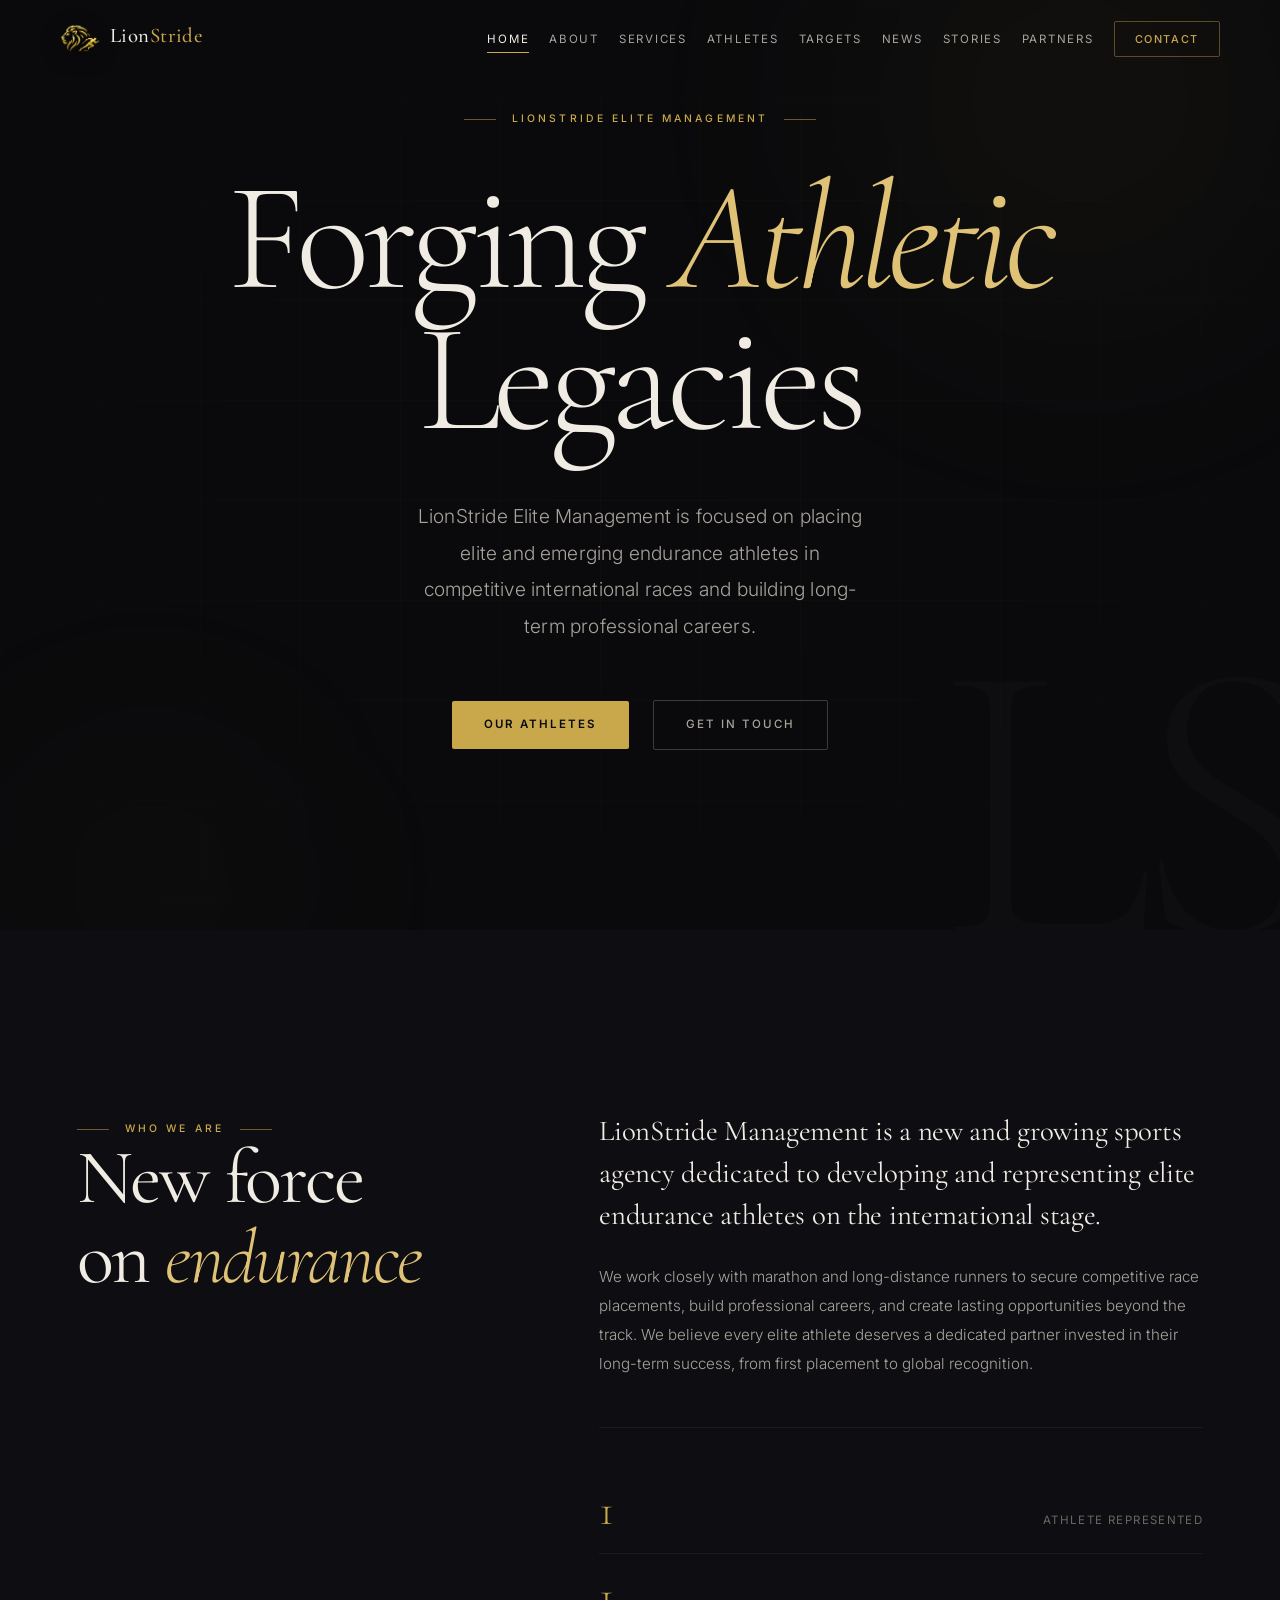
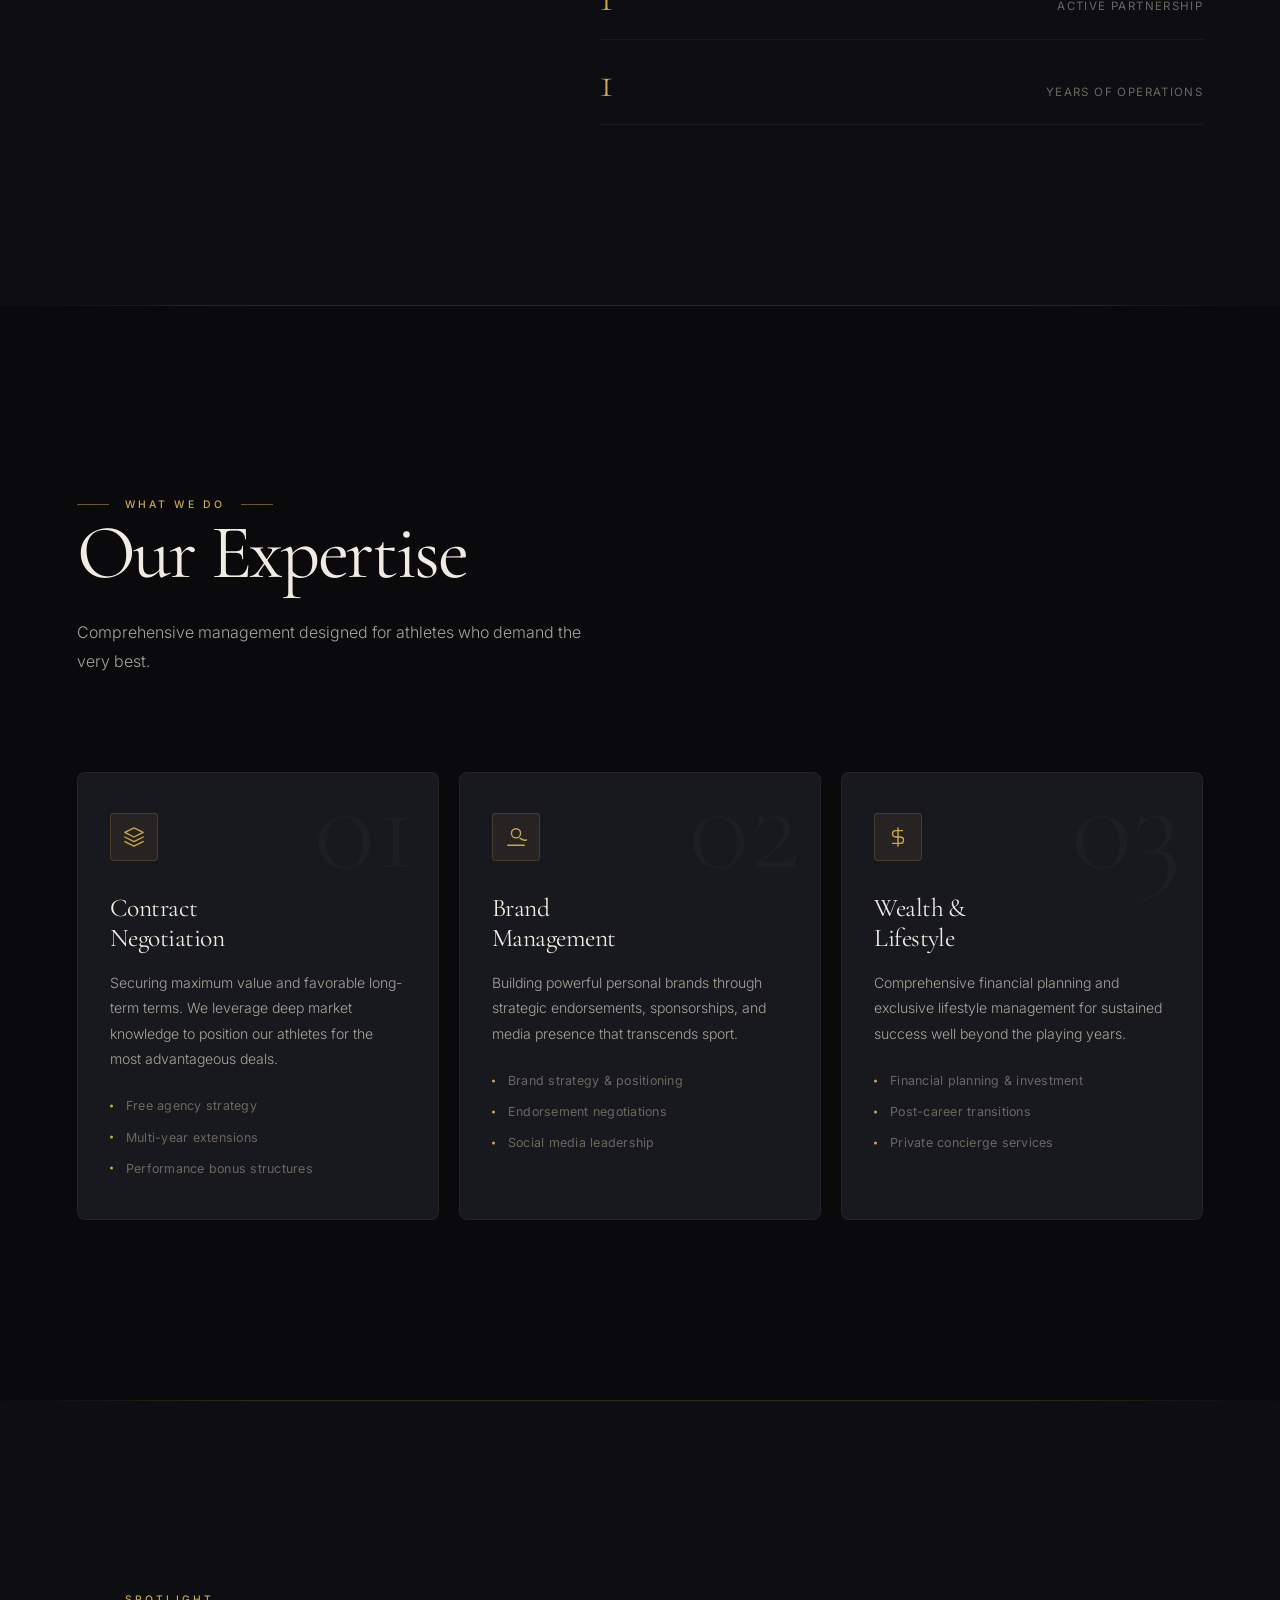
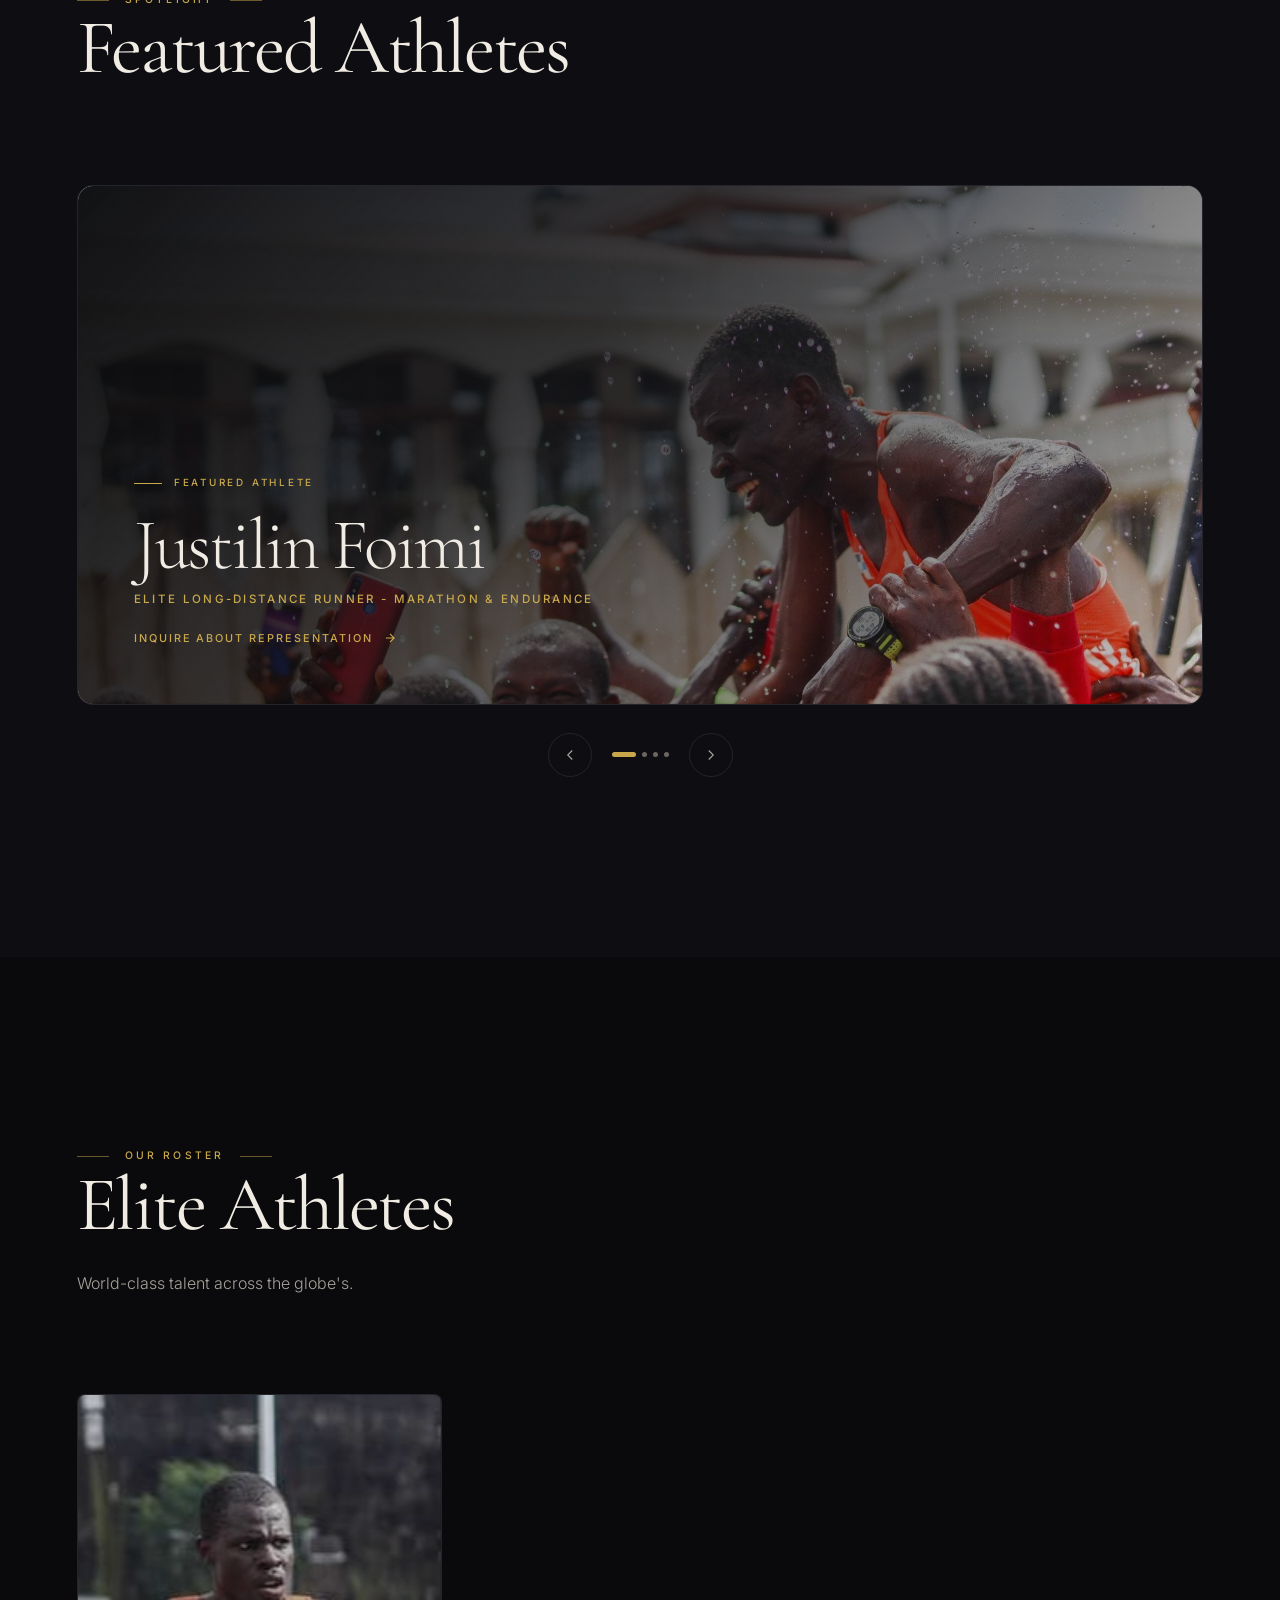
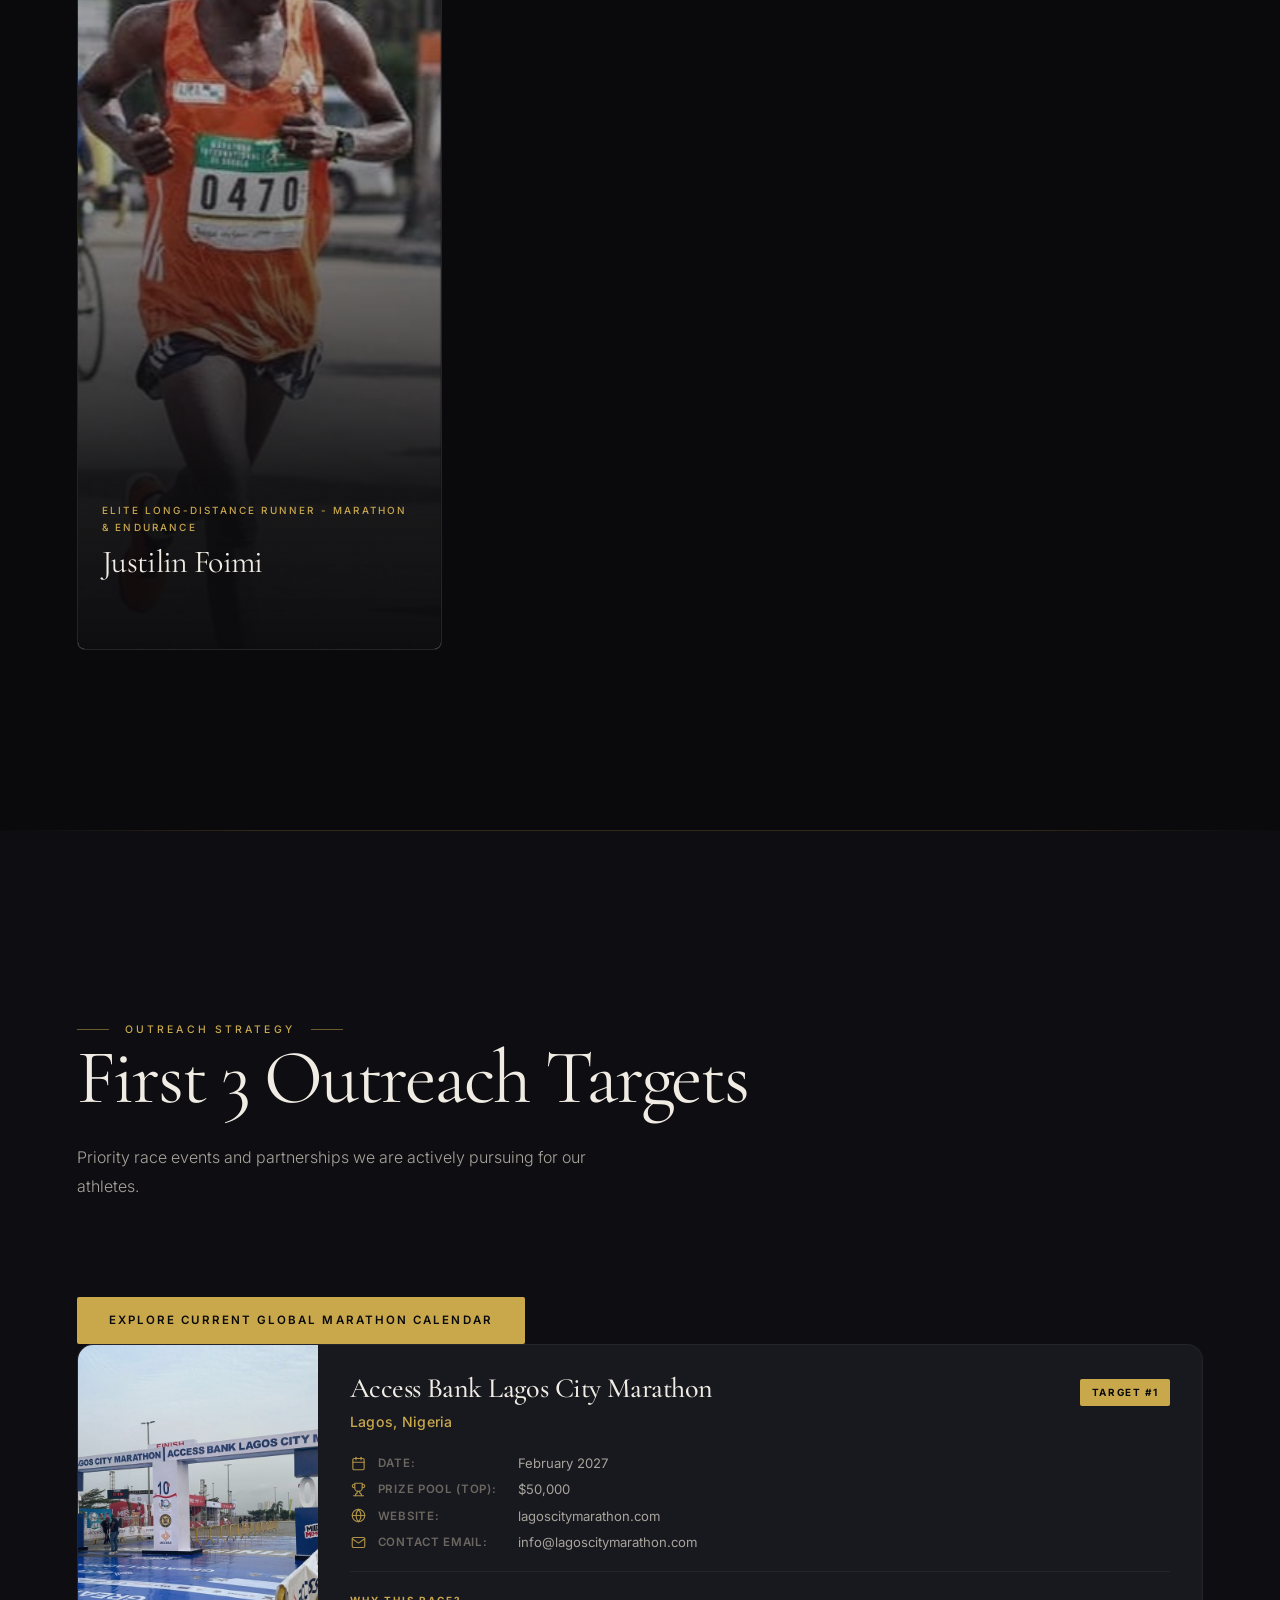
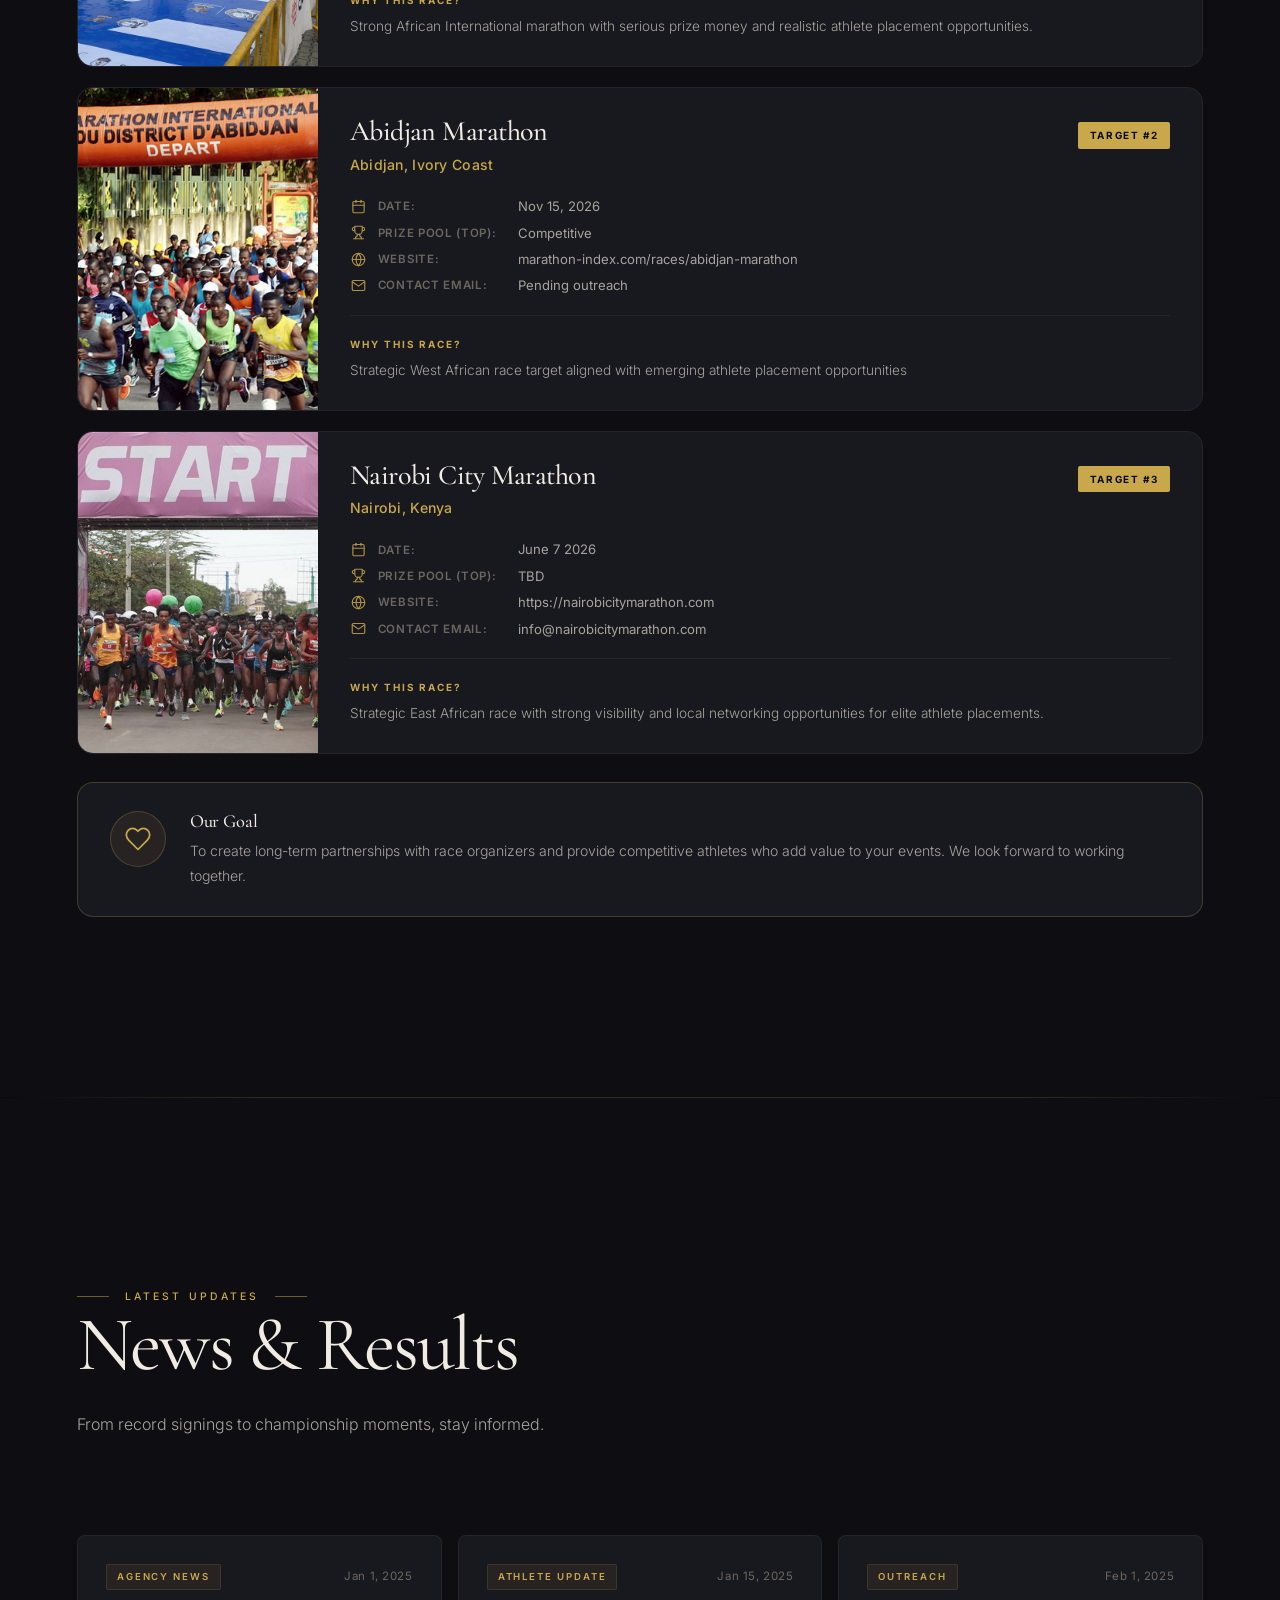
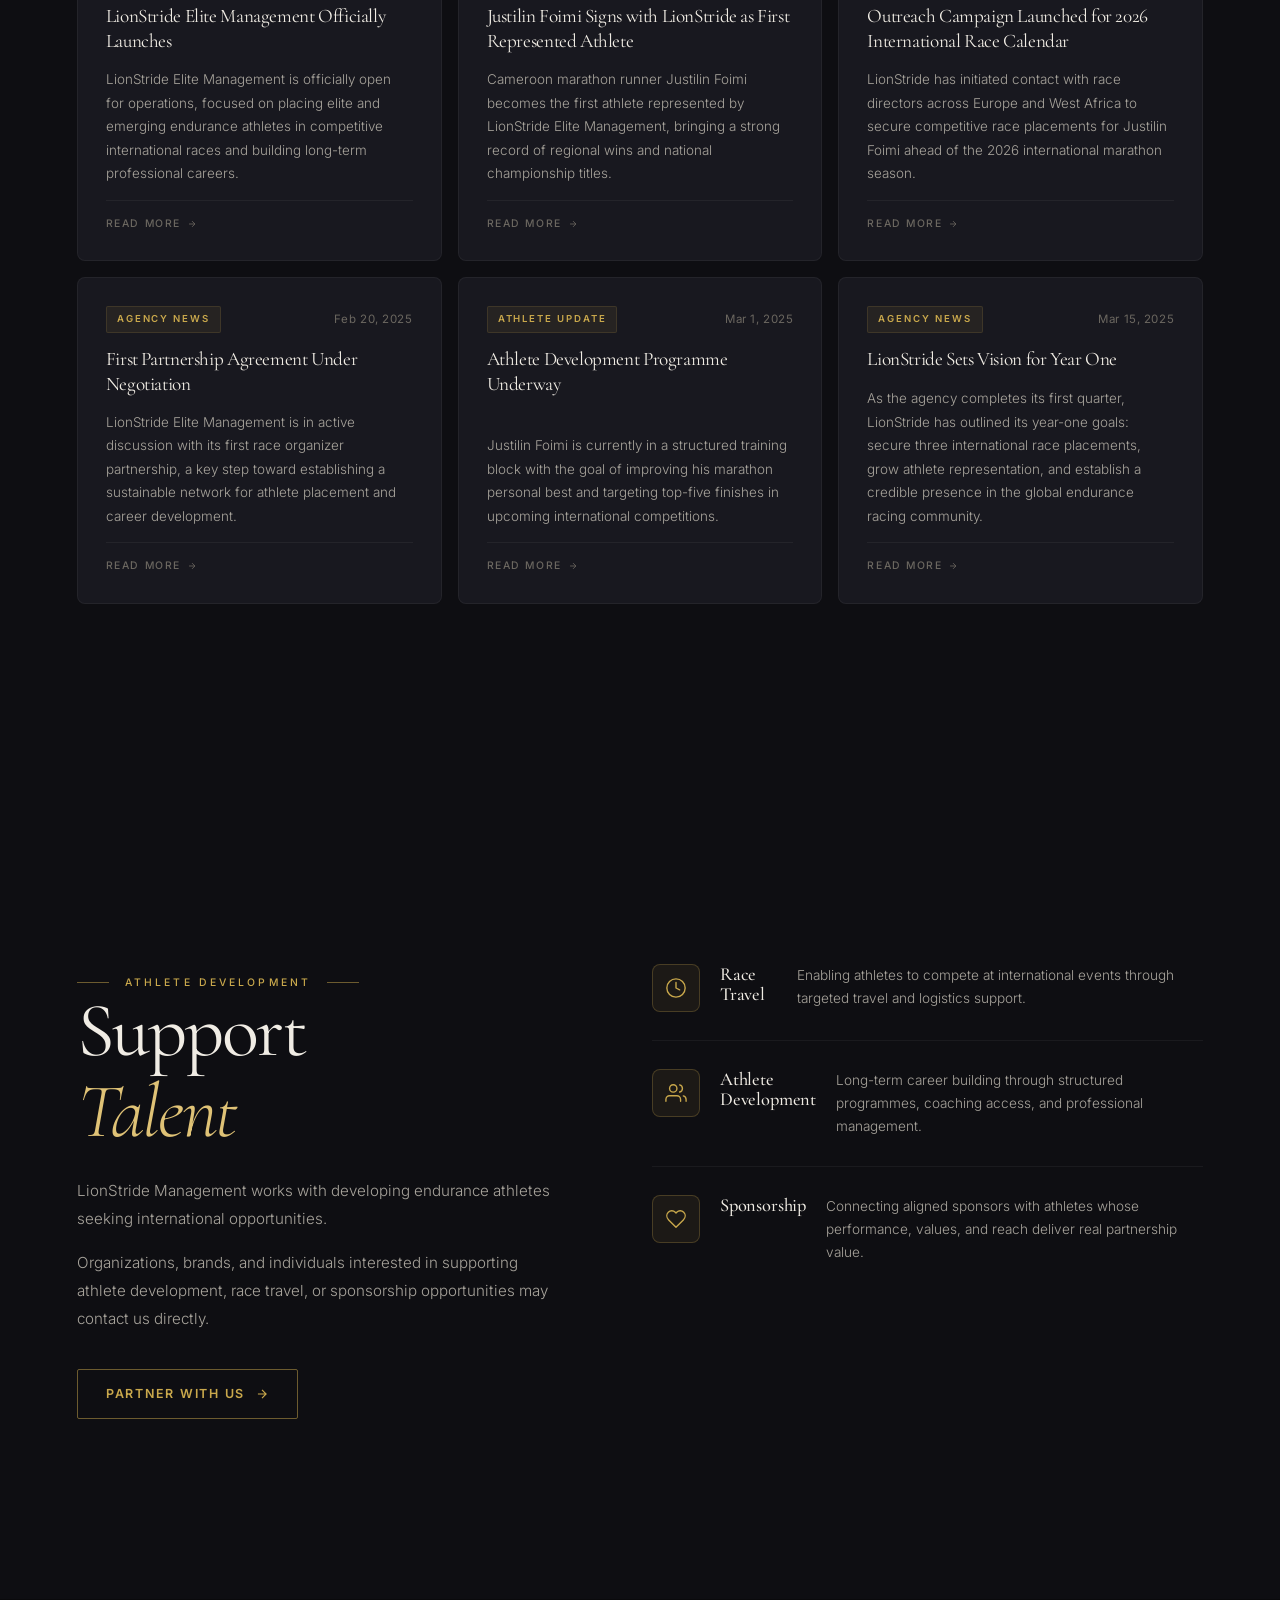
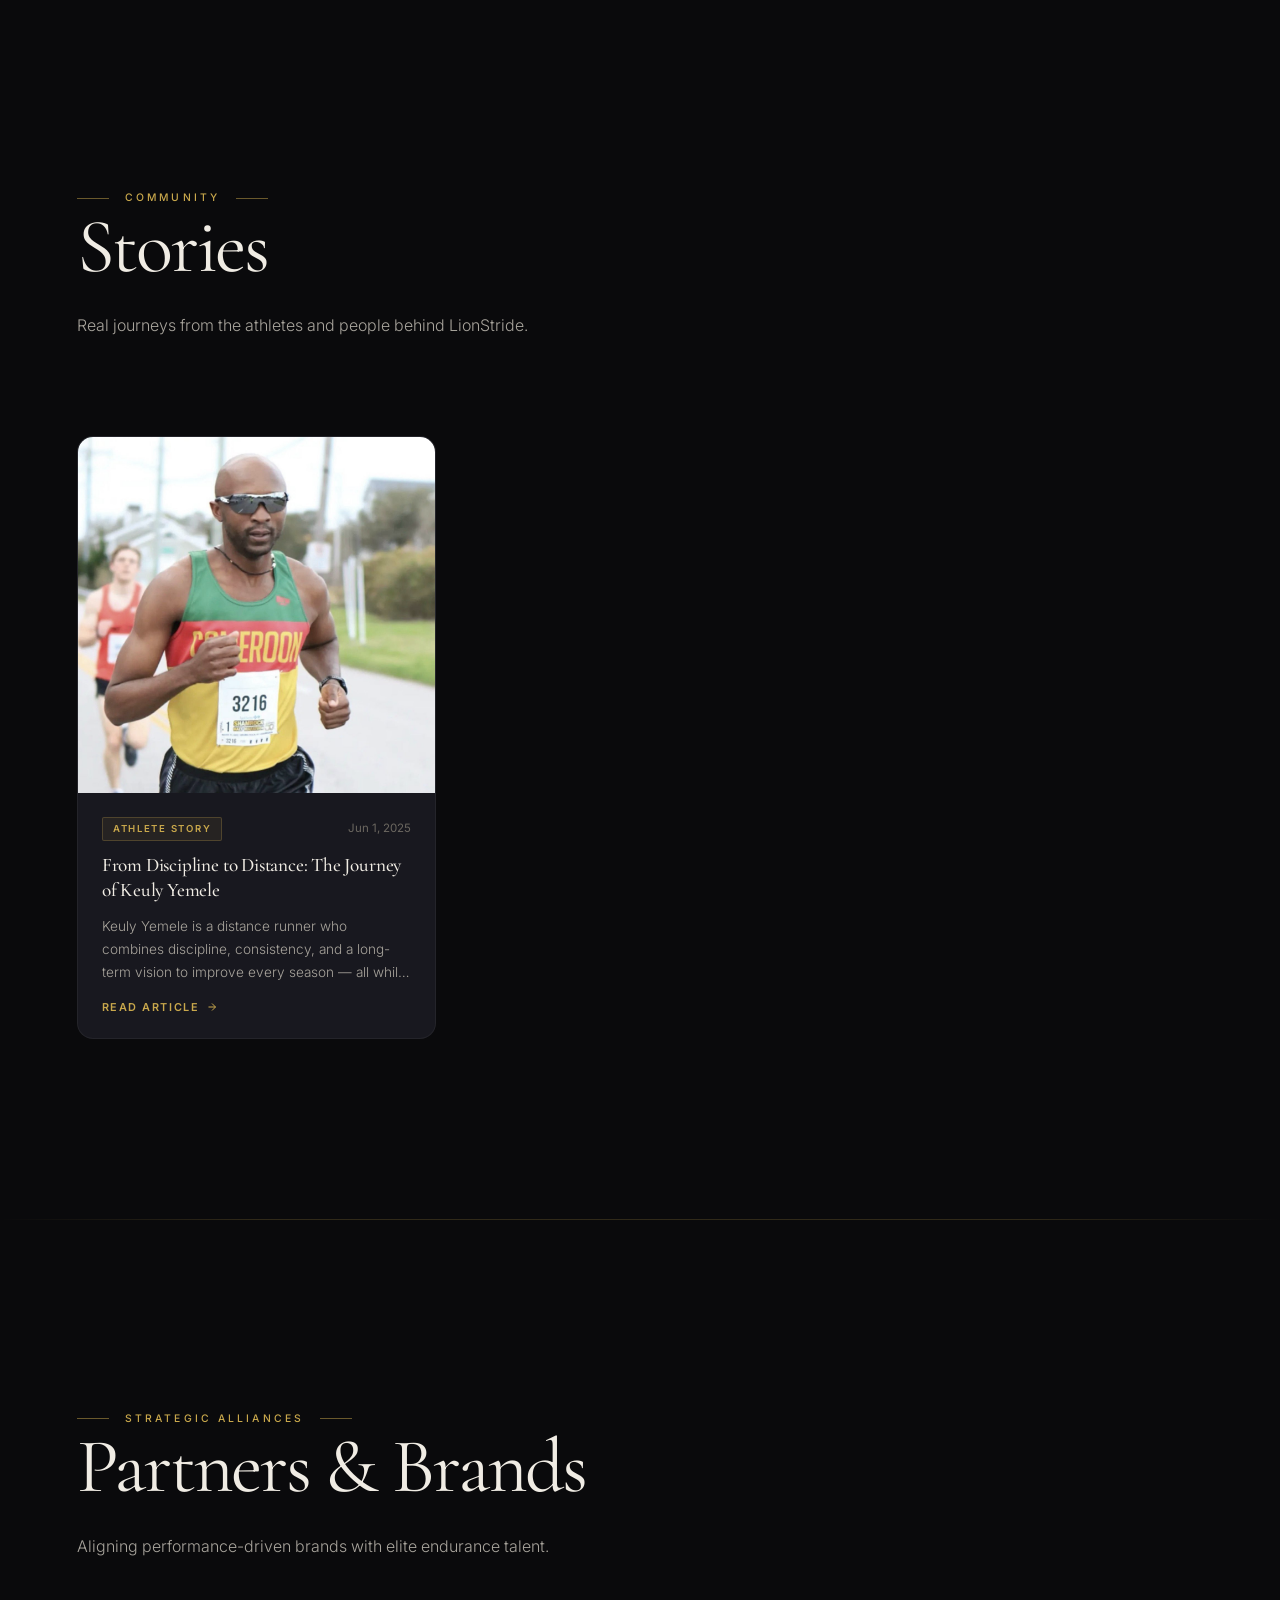
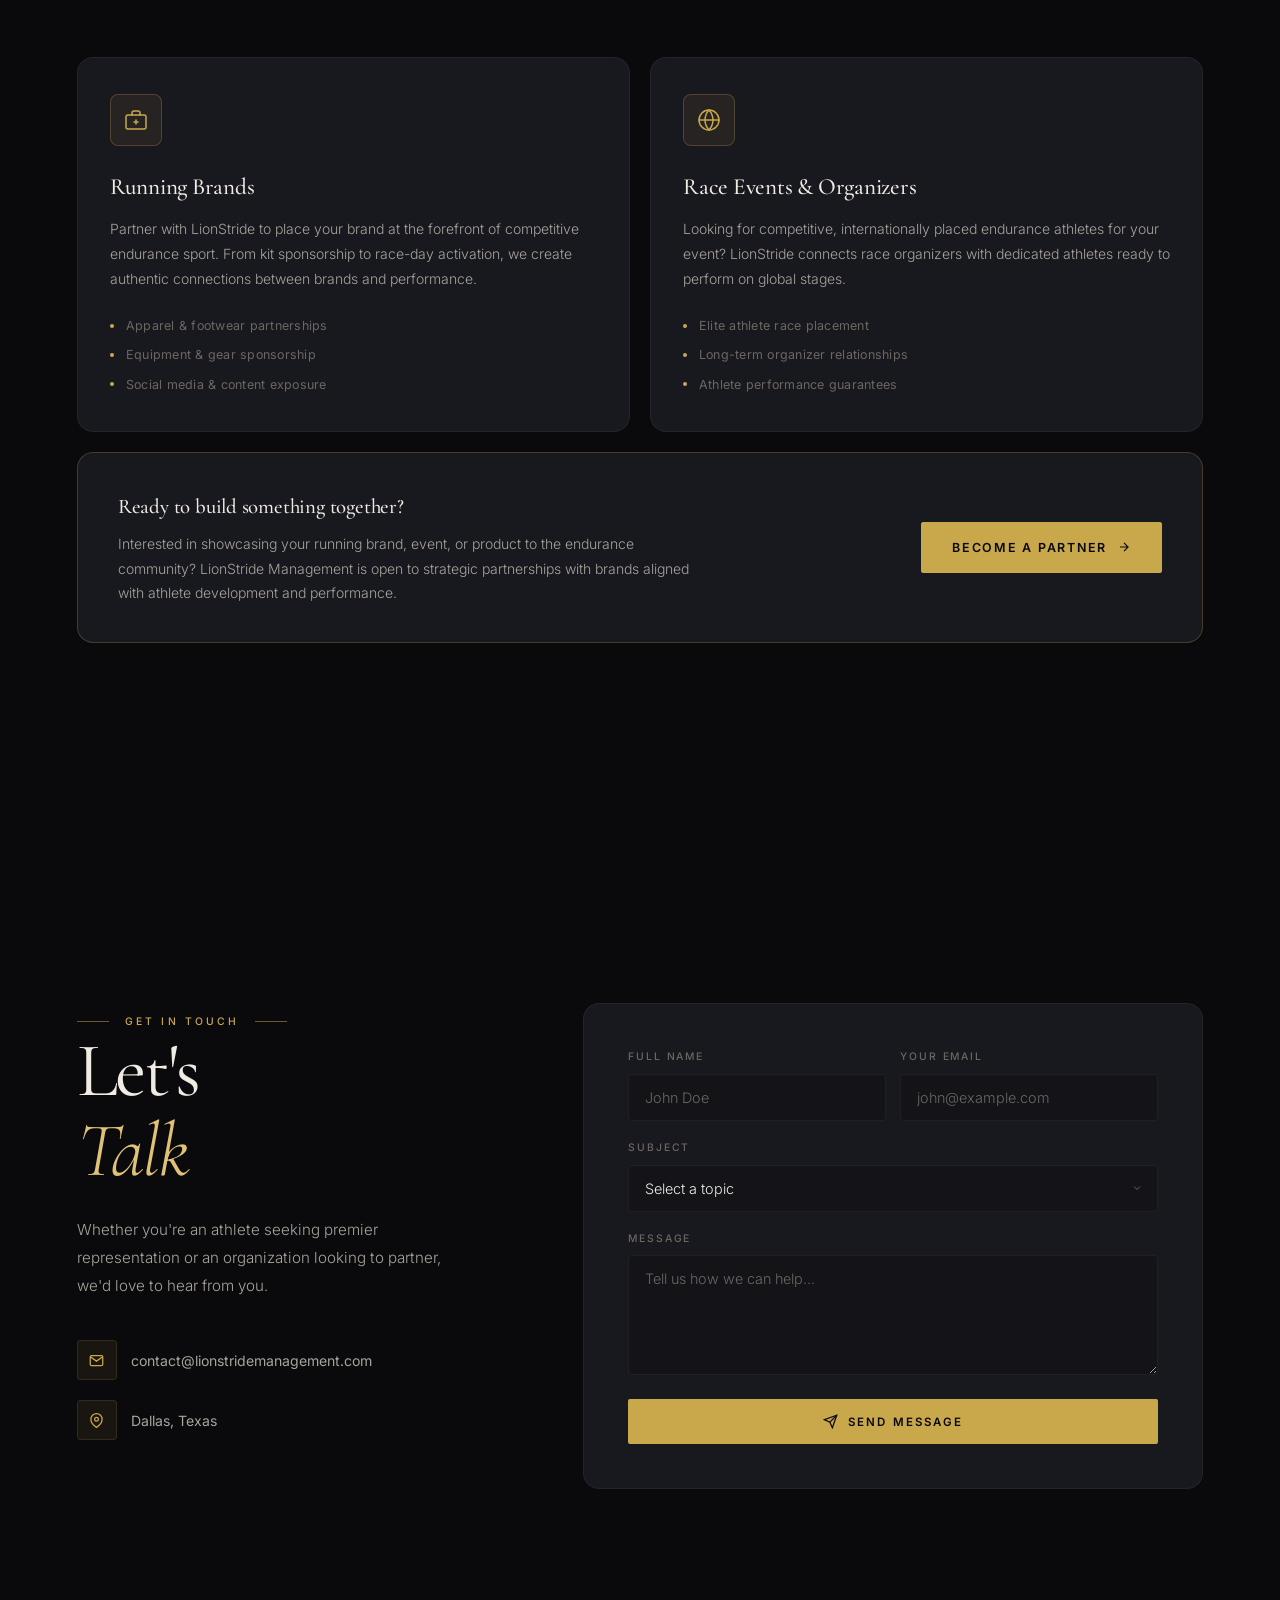
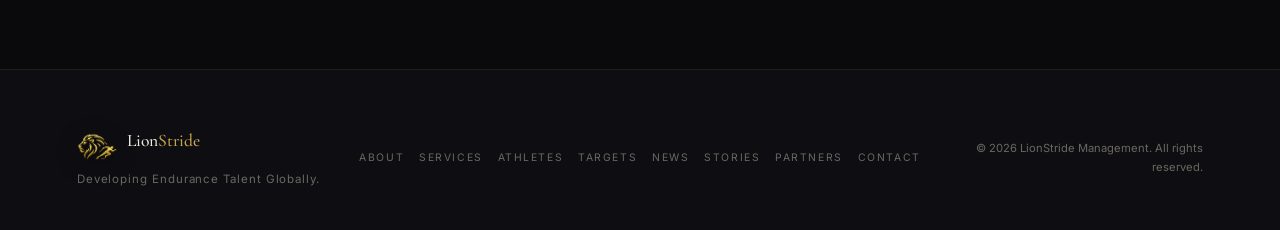
==== commit c902f4d8: "Add calendar link to explore global marathon events" ====
--- a/index.html
+++ b/index.html
@@ -286,7 +286,16 @@
                     <h2 class="section-heading" id="targets-heading">First 3 Outreach Targets</h2>
                     <p class="section-sub">Priority race events and partnerships we are actively pursuing for our athletes.</p>
                 </div>
-
+                <div class="calendar-link" data-aos="fade-up" data-aos-delay="100">
+                    <a
+                        href="https://marathonjournal.com/2026-global-running-calendar/"
+                        target="_blank"
+                        rel="noopener noreferrer"
+                        class="btn-solid"
+                    >
+                        Explore Current Global Marathon Calendar
+                    </a>
+                </div>
                 <!-- Target cards rendered by script.js from targets.json -->
                 <div class="targets-list" id="targets-list"></div>
 
@@ -678,4 +687,4 @@
 <!--End of Tawk.to Script-->
 </body>
 
-</html>+</html>
--- a/styles.css
+++ b/styles.css
@@ -289,7 +289,7 @@
 .nav-list {
     display: flex;
     align-items: center;
-    gap: 15px;
+    gap: 20px;
 }
 
 .nav-link {
@@ -1740,6 +1740,305 @@
     .target-detail-row { flex-wrap: wrap; }
 }
 
+
+
+/* ============================================================
+   SUPPORT TALENT SECTION
+   ============================================================ */
+.support-section {
+    background: var(--clr-bg-2);
+}
+
+/* Two-column layout: text left, pillars right */
+.support-grid {
+    display: grid;
+    grid-template-columns: 1fr 1.15fr;
+    gap: clamp(48px, 8vw, 96px);
+    align-items: start;
+}
+
+.support-left {
+    position: sticky;
+    top: 100px;
+}
+
+.support-body {
+    font-size: 0.95rem;
+    font-weight: 300;
+    color: var(--clr-text-2);
+    line-height: 1.85;
+    margin-bottom: 16px;
+}
+.support-body:last-of-type { margin-bottom: 36px; }
+
+/* CTA button — outlined gold, fills on hover */
+.btn-support-cta {
+    display: inline-flex;
+    align-items: center;
+    gap: 10px;
+    padding: 13px 28px;
+    font-family: var(--font-body);
+    font-size: 0.78rem;
+    font-weight: 600;
+    letter-spacing: 0.14em;
+    text-transform: uppercase;
+    color: var(--clr-gold);
+    border: 0.5px solid rgba(201, 168, 76, 0.5);
+    border-radius: var(--radius-xs);
+    transition: all var(--dur-base) var(--ease-out);
+    text-decoration: none;
+}
+.btn-support-cta:hover {
+    background: var(--clr-gold);
+    color: var(--clr-bg);
+    border-color: var(--clr-gold);
+    transform: translateY(-2px);
+    box-shadow: 0 12px 32px rgba(201, 168, 76, 0.2);
+}
+
+/* Three vertical pillars on the right */
+.support-pillars {
+    display: flex;
+    flex-direction: column;
+    gap: 0;
+}
+
+.support-pillar {
+    display: flex;
+    align-items: flex-start;
+    gap: 20px;
+    padding: 28px 0;
+    border-bottom: 0.5px solid var(--clr-border);
+    transition: background 0.2s ease;
+}
+.support-pillar:first-child {
+    padding-top: 0;
+}
+.support-pillar:last-child {
+    border-bottom: none;
+    padding-bottom: 0;
+}
+
+.support-pillar-icon {
+    width: 48px;
+    height: 48px;
+    flex-shrink: 0;
+    display: flex;
+    align-items: center;
+    justify-content: center;
+    background: var(--clr-gold-dim);
+    border: 0.5px solid var(--clr-border-gold);
+    border-radius: var(--radius-md);
+    color: var(--clr-gold);
+    transition: all var(--dur-base) ease;
+}
+.support-pillar:hover .support-pillar-icon {
+    background: var(--clr-gold);
+    color: var(--clr-bg);
+}
+
+.support-pillar-title {
+    font-family: var(--font-display);
+    font-size: 1.15rem;
+    font-weight: 500;
+    color: var(--clr-text);
+    margin-bottom: 6px;
+    letter-spacing: -0.01em;
+}
+
+.support-pillar-desc {
+    font-size: 0.85rem;
+    font-weight: 300;
+    color: var(--clr-text-2);
+    line-height: 1.7;
+}
+
+/* Responsive */
+@media (max-width: 900px) {
+    .support-grid {
+        grid-template-columns: 1fr;
+    }
+    .support-left { position: static; }
+}
+
+/* ============================================================
+   PARTNERS & BRANDS SECTION
+   ============================================================ */
+.partners-section {
+    background: var(--clr-bg);
+}
+
+/* Two-column card grid */
+.partners-grid {
+    display: grid;
+    grid-template-columns: repeat(2, 1fr);
+    gap: 20px;
+    margin-bottom: 20px;
+}
+
+/* Individual partner card */
+.partner-card {
+    background: var(--clr-card);
+    border: 0.5px solid var(--clr-border);
+    border-radius: var(--radius-lg);
+    padding: 36px 32px;
+    position: relative;
+    overflow: hidden;
+    transition: all var(--dur-slow) var(--ease-out);
+}
+
+/* Gold top line on hover */
+.partner-card::before {
+    content: '';
+    position: absolute;
+    top: 0;
+    left: 0;
+    right: 0;
+    height: 1.5px;
+    background: linear-gradient(90deg, transparent, var(--clr-gold), transparent);
+    opacity: 0;
+    transition: opacity var(--dur-base) ease;
+}
+.partner-card:hover {
+    background: var(--clr-card-hover);
+    border-color: var(--clr-border-gold);
+    transform: translateY(-6px);
+    box-shadow:
+        0 24px 60px rgba(0, 0, 0, 0.45),
+        0 0 50px rgba(201, 168, 76, 0.05);
+}
+.partner-card:hover::before { opacity: 1; }
+
+.partner-card-icon {
+    width: 52px;
+    height: 52px;
+    display: flex;
+    align-items: center;
+    justify-content: center;
+    background: var(--clr-gold-dim);
+    border: 0.5px solid var(--clr-border-gold);
+    border-radius: var(--radius-md);
+    color: var(--clr-gold);
+    margin-bottom: 28px;
+    transition: all var(--dur-base) ease;
+}
+.partner-card:hover .partner-card-icon {
+    background: var(--clr-gold);
+    color: var(--clr-bg);
+}
+
+.partner-card-title {
+    font-family: var(--font-display);
+    font-size: 1.45rem;
+    font-weight: 500;
+    color: var(--clr-text);
+    margin-bottom: 14px;
+    letter-spacing: -0.01em;
+    line-height: 1.2;
+}
+
+.partner-card-desc {
+    font-size: 0.875rem;
+    font-weight: 300;
+    color: var(--clr-text-2);
+    line-height: 1.8;
+    margin-bottom: 24px;
+}
+
+.partner-card-list {
+    display: flex;
+    flex-direction: column;
+    gap: 8px;
+}
+.partner-card-list li {
+    font-size: 0.78rem;
+    color: var(--clr-text-3);
+    padding-left: 16px;
+    position: relative;
+    letter-spacing: 0.02em;
+}
+.partner-card-list li::before {
+    content: '';
+    position: absolute;
+    left: 0;
+    top: 50%;
+    transform: translateY(-50%);
+    width: 4px;
+    height: 4px;
+    background: var(--clr-gold);
+    border-radius: 50%;
+}
+
+/* Full-width CTA strip */
+.partners-cta-strip {
+    display: flex;
+    align-items: center;
+    justify-content: space-between;
+    gap: 32px;
+    padding: 36px 40px;
+    background: var(--clr-card);
+    border: 0.5px solid var(--clr-border-gold);
+    border-radius: var(--radius-lg);
+    transition: background var(--dur-base) ease;
+}
+.partners-cta-strip:hover { background: var(--clr-card-hover); }
+
+.partners-cta-text { flex: 1; }
+
+.partners-cta-label {
+    font-family: var(--font-display);
+    font-size: 1.3rem;
+    font-weight: 500;
+    color: var(--clr-text);
+    margin-bottom: 8px;
+    letter-spacing: -0.01em;
+}
+
+.partners-cta-sub {
+    font-size: 0.875rem;
+    font-weight: 300;
+    color: var(--clr-text-2);
+    line-height: 1.75;
+    max-width: 580px;
+}
+
+/* Partners CTA button — solid gold */
+.btn-partners-cta {
+    display: inline-flex;
+    align-items: center;
+    gap: 10px;
+    padding: 14px 30px;
+    font-family: var(--font-body);
+    font-size: 0.78rem;
+    font-weight: 600;
+    letter-spacing: 0.14em;
+    text-transform: uppercase;
+    background: var(--clr-gold);
+    color: var(--clr-bg);
+    border: 0.5px solid var(--clr-gold);
+    border-radius: var(--radius-xs);
+    white-space: nowrap;
+    flex-shrink: 0;
+    text-decoration: none;
+    transition: all var(--dur-base) var(--ease-out);
+}
+.btn-partners-cta:hover {
+    background: transparent;
+    color: var(--clr-gold);
+    transform: translateY(-2px);
+    box-shadow: 0 12px 32px rgba(201, 168, 76, 0.2);
+}
+
+/* Responsive */
+@media (max-width: 900px) {
+    .partners-grid { grid-template-columns: 1fr; max-width: 520px; margin-left: auto; margin-right: auto; }
+    .partners-cta-strip { flex-direction: column; align-items: flex-start; gap: 24px; padding: 28px 24px; }
+}
+@media (max-width: 600px) {
+    .partner-card { padding: 28px 20px; }
+}
+
+
 /* ============================================================
    STORIES SECTION
    ============================================================ */
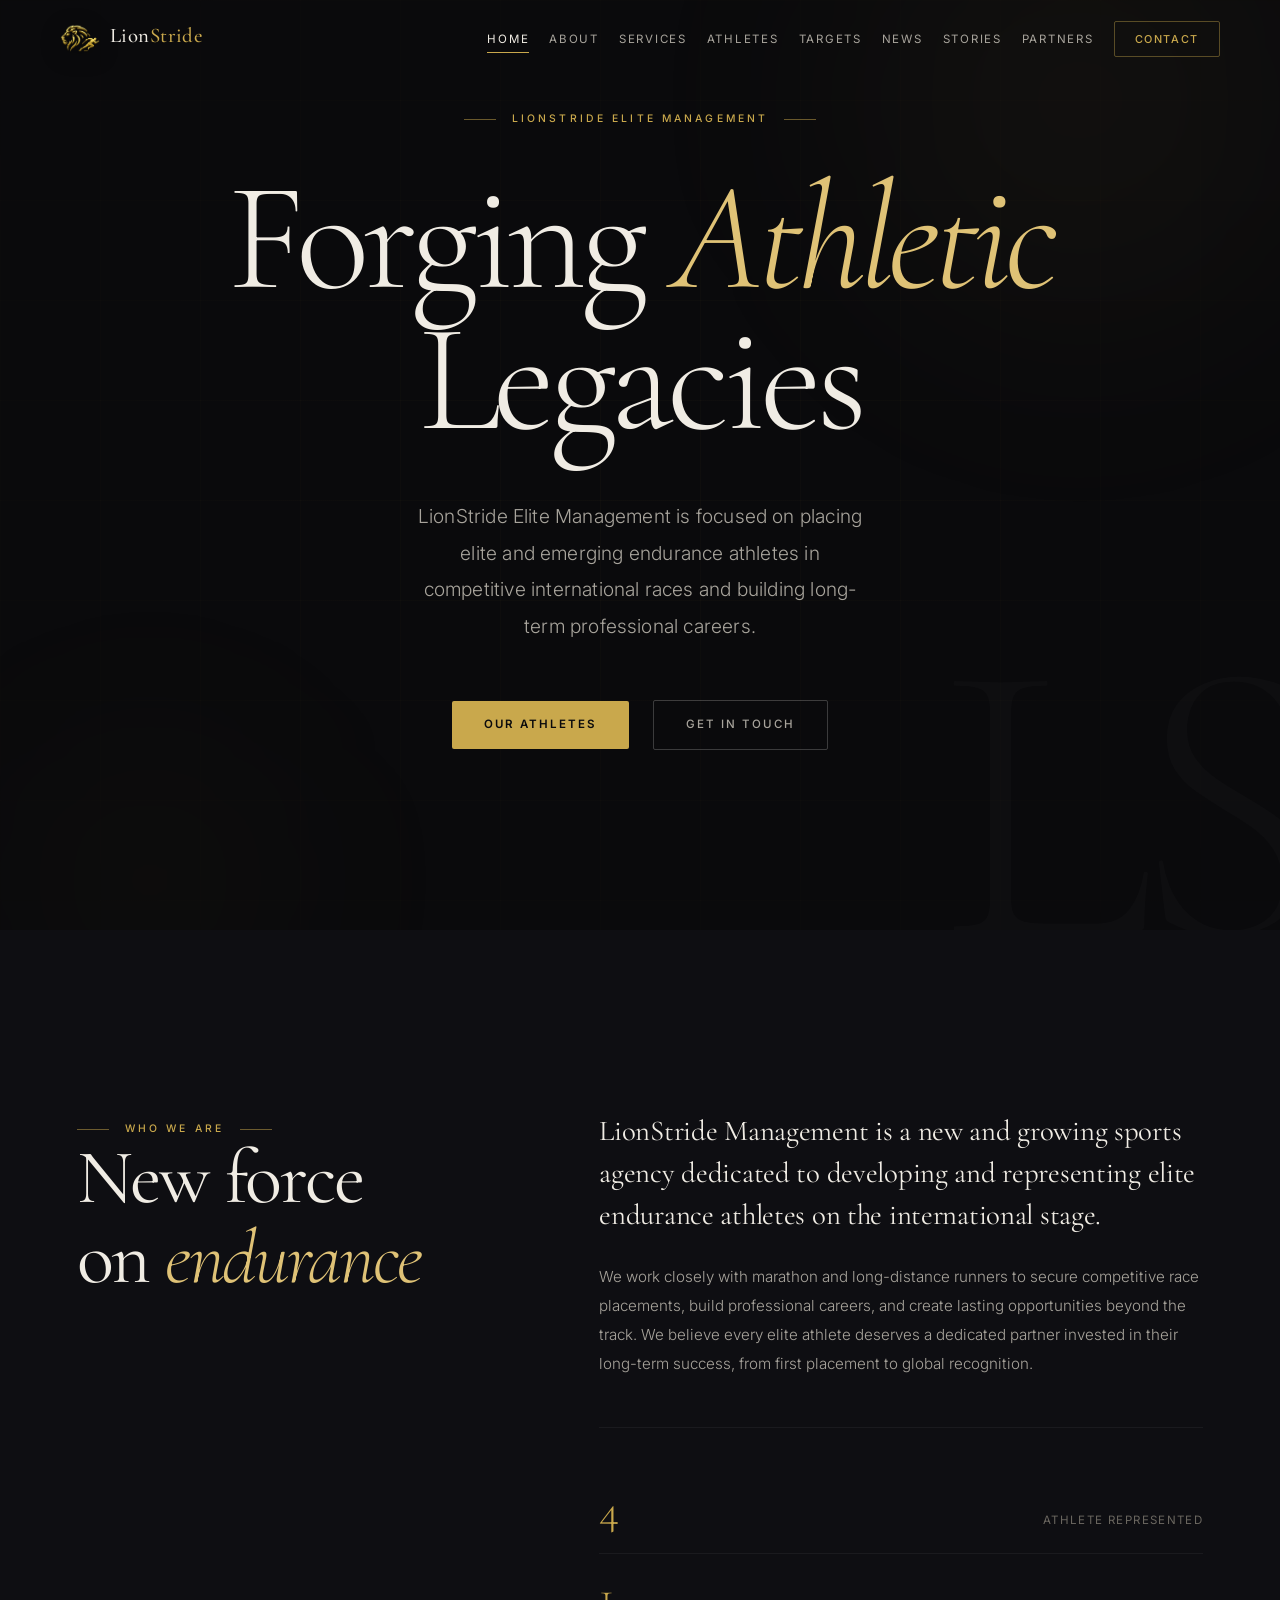
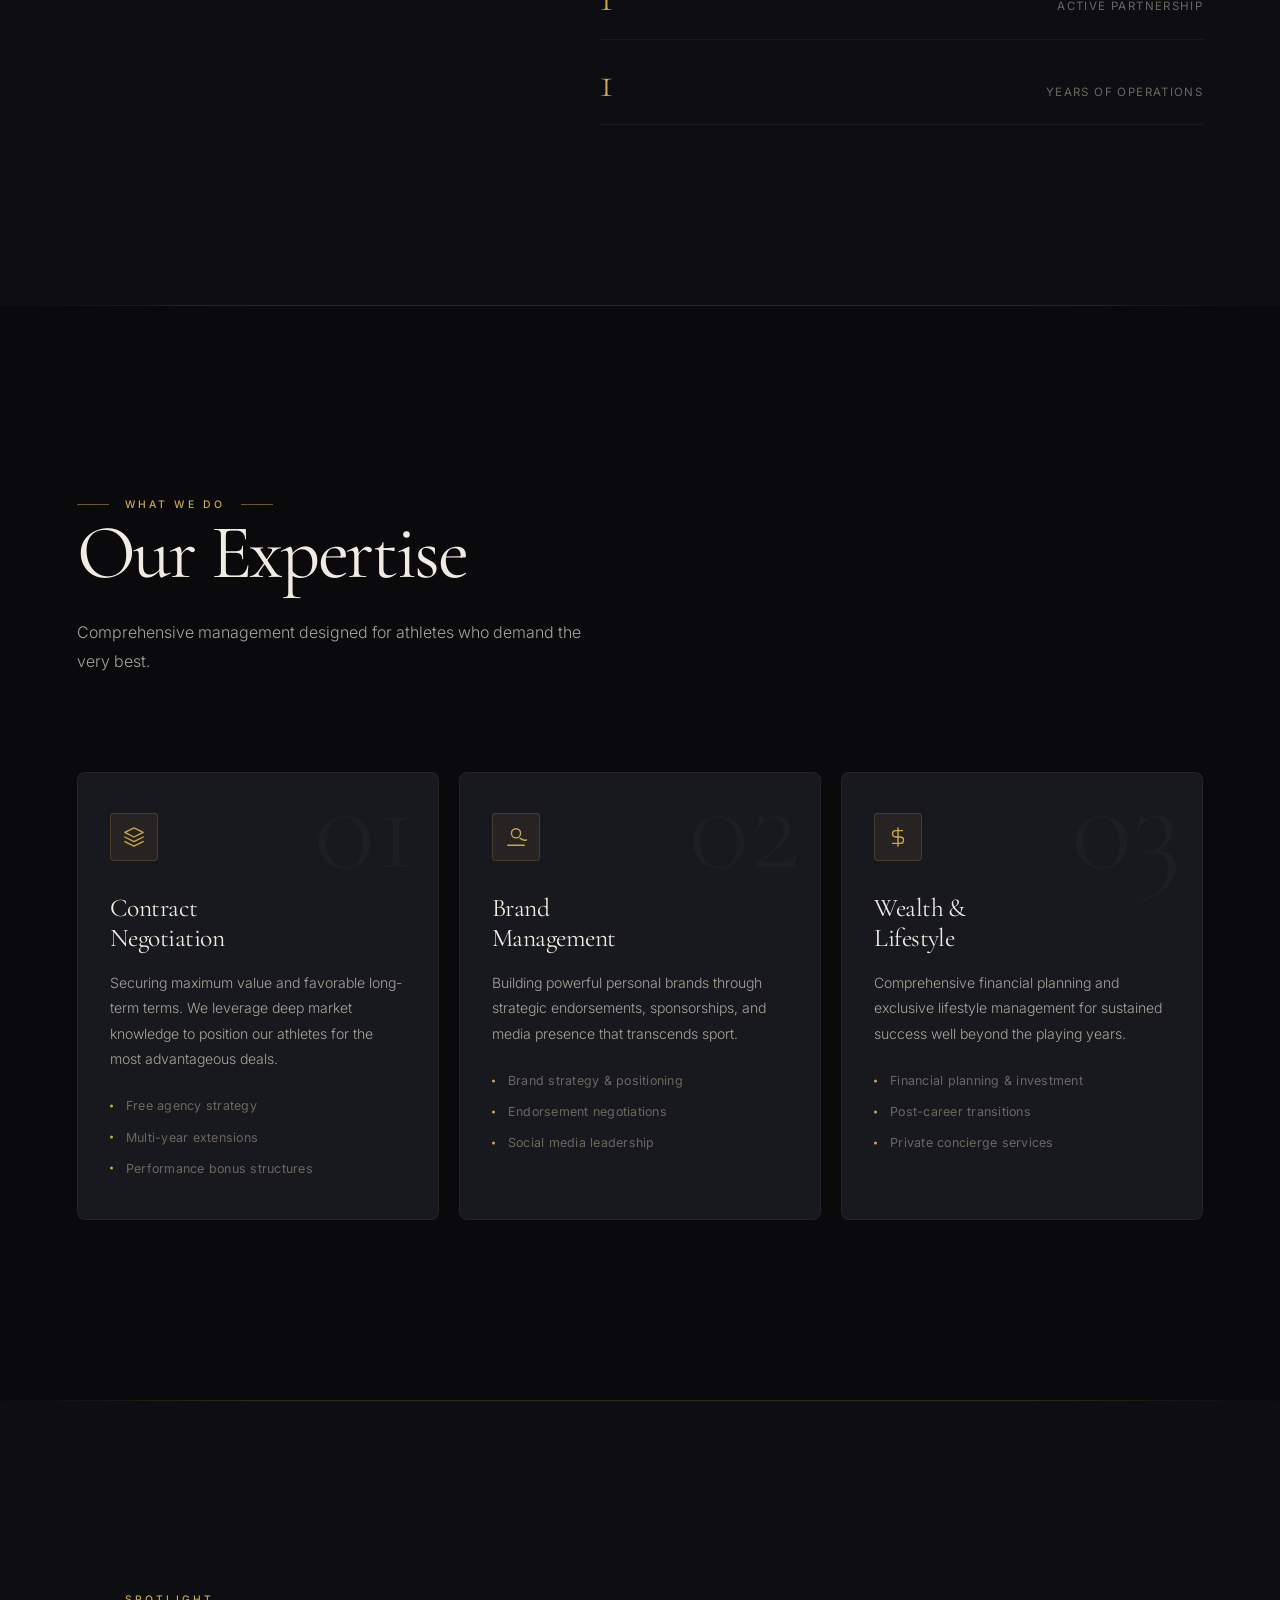
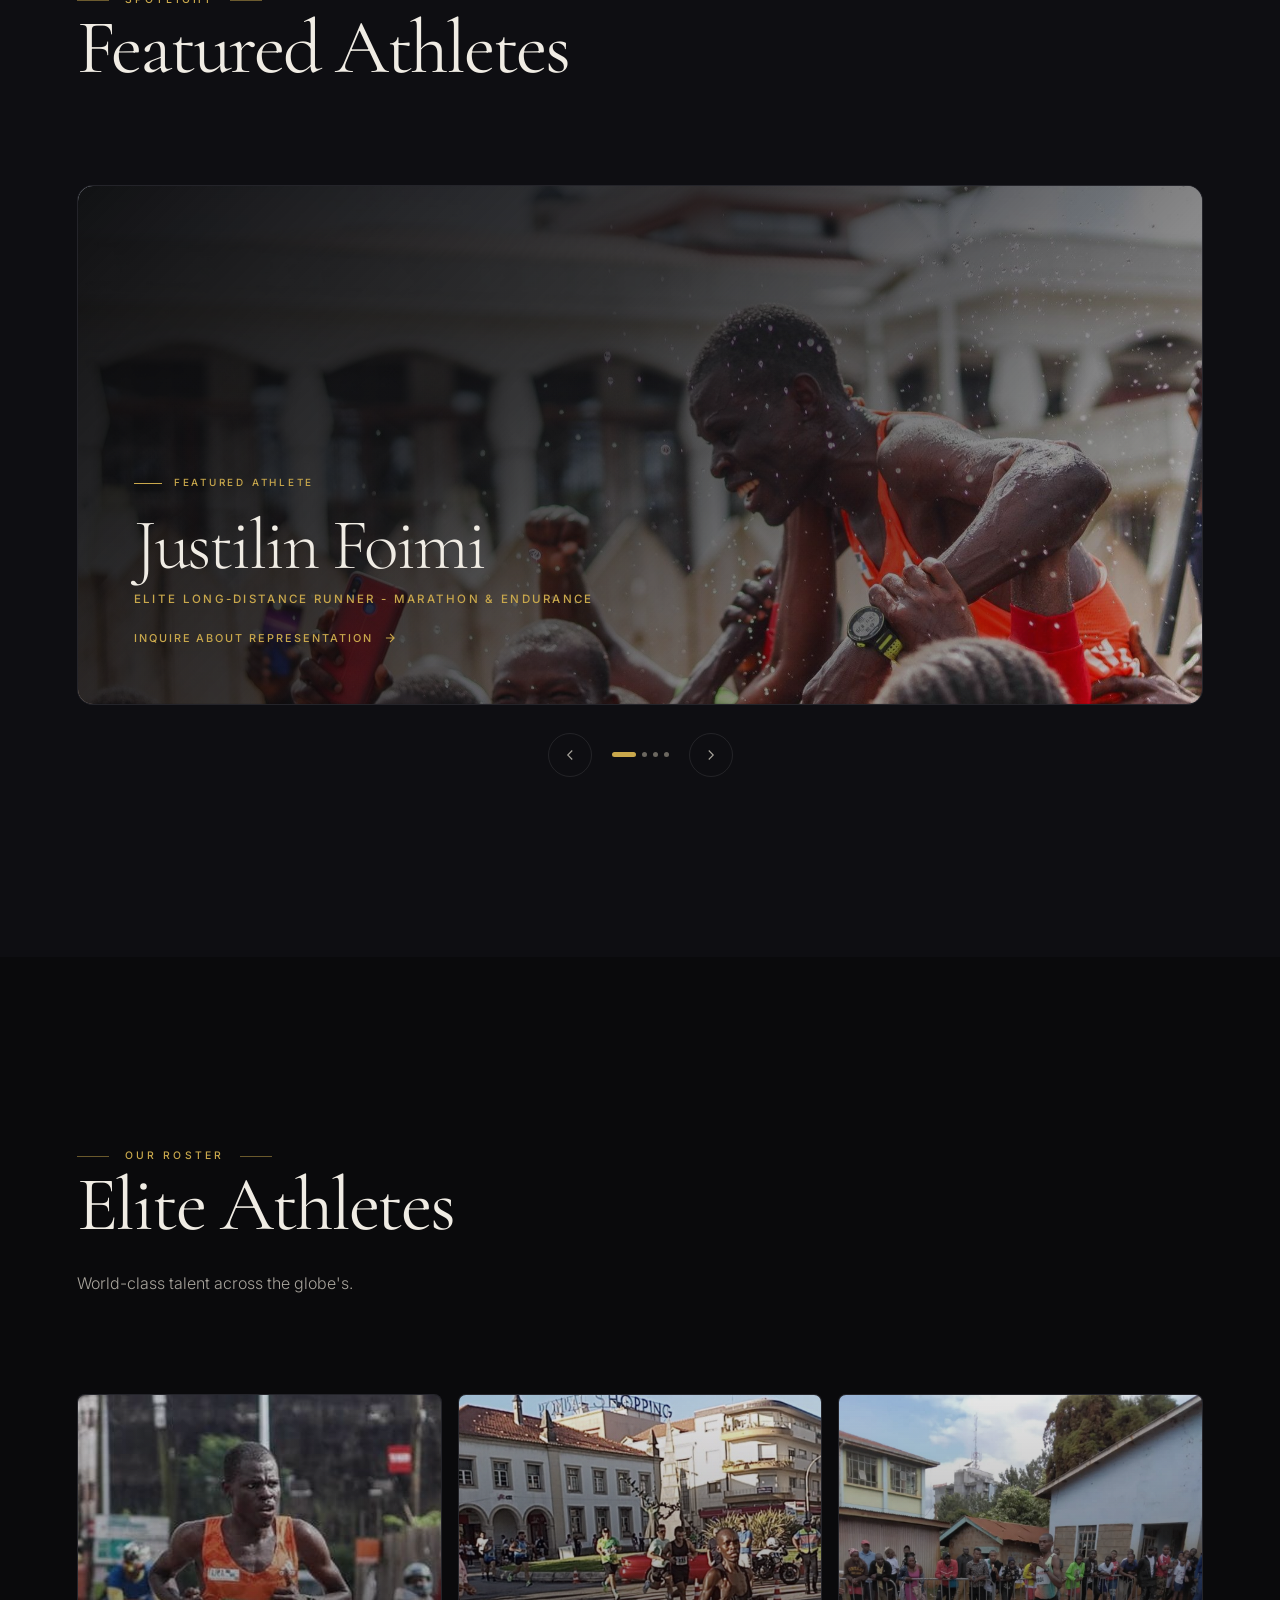
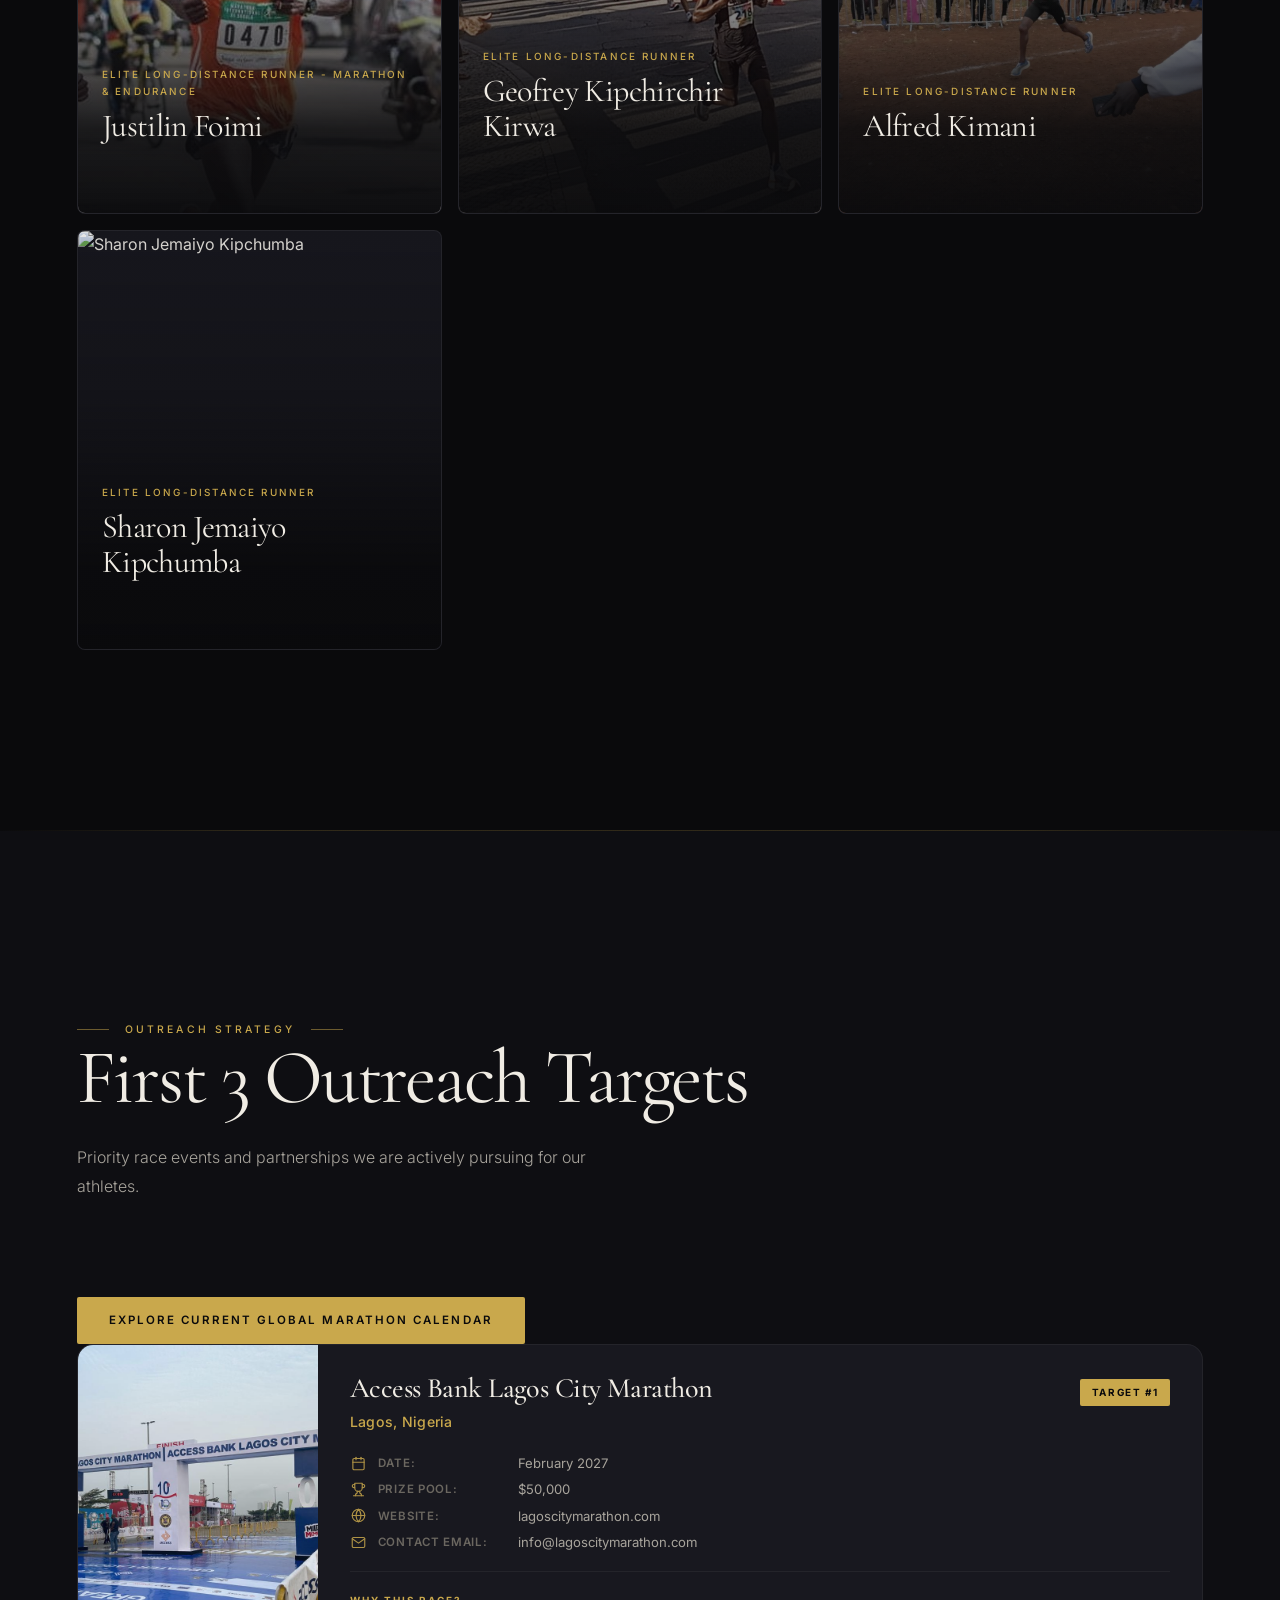
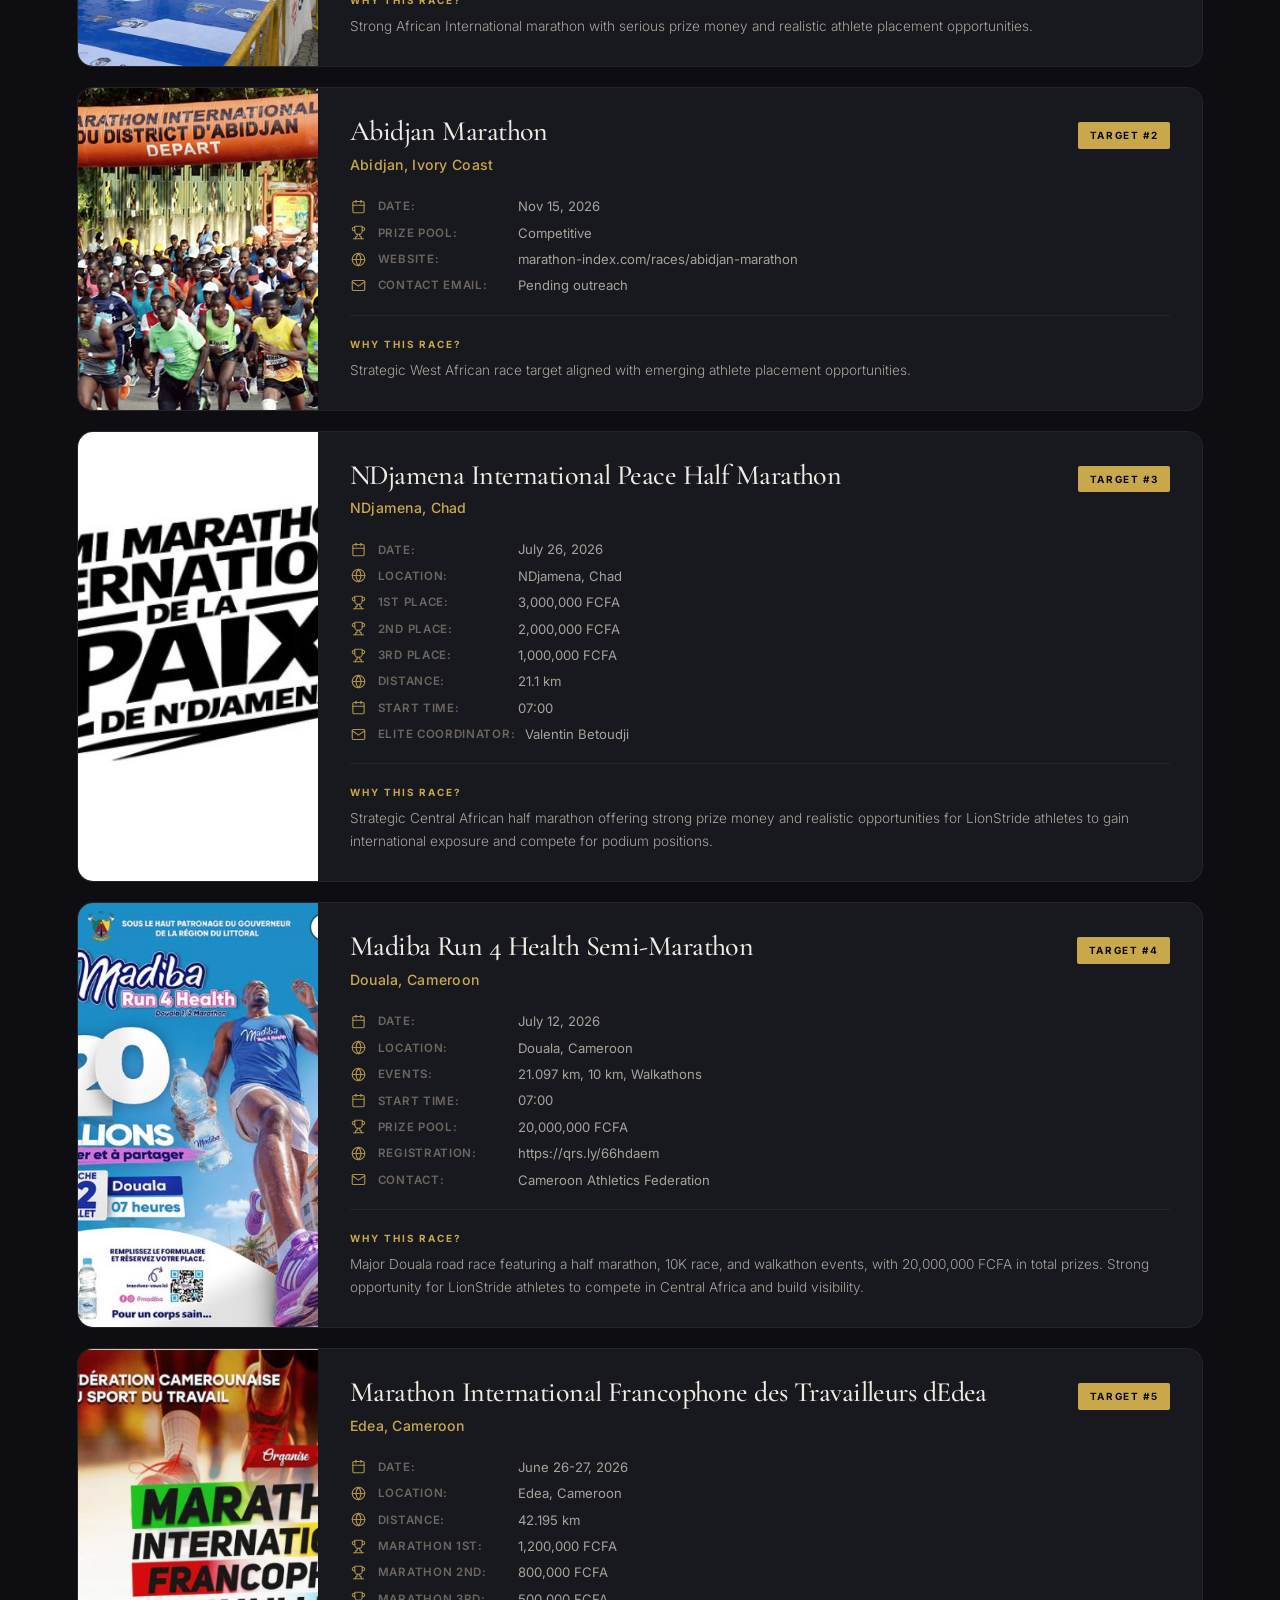
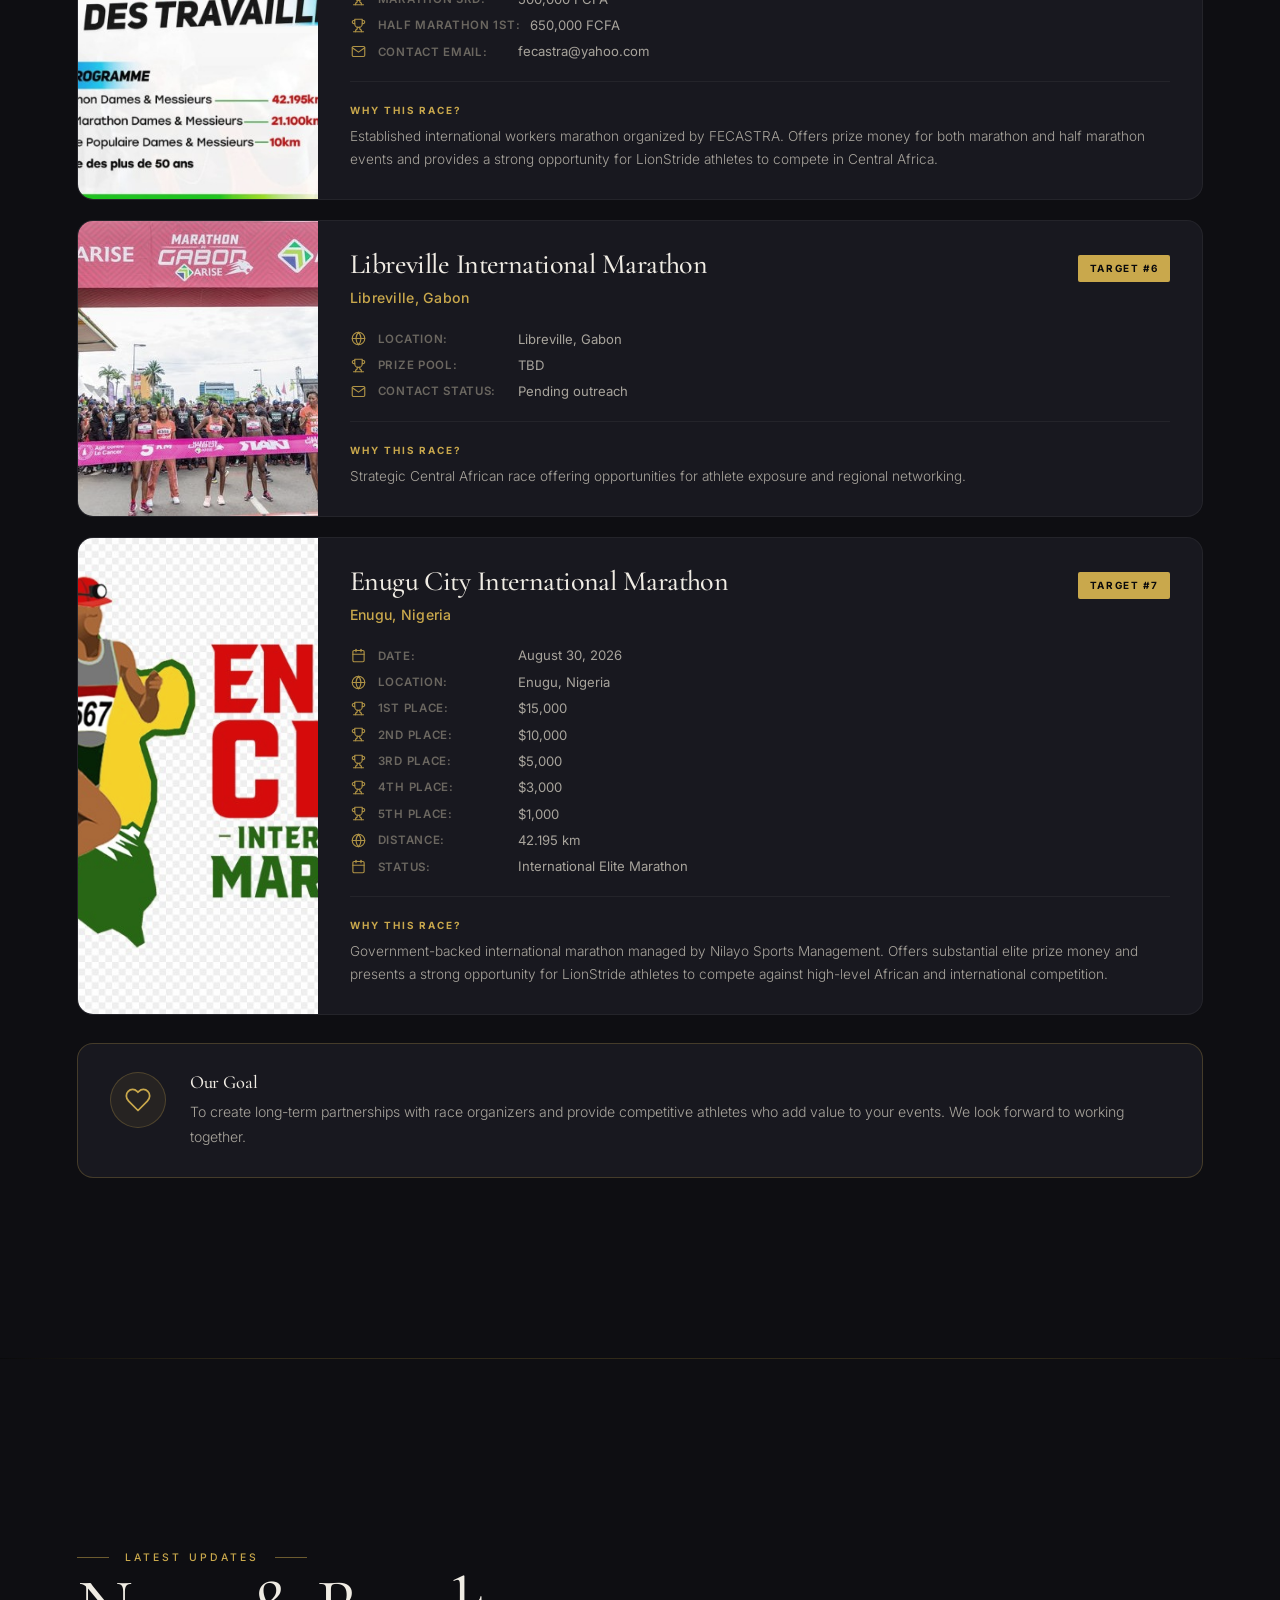
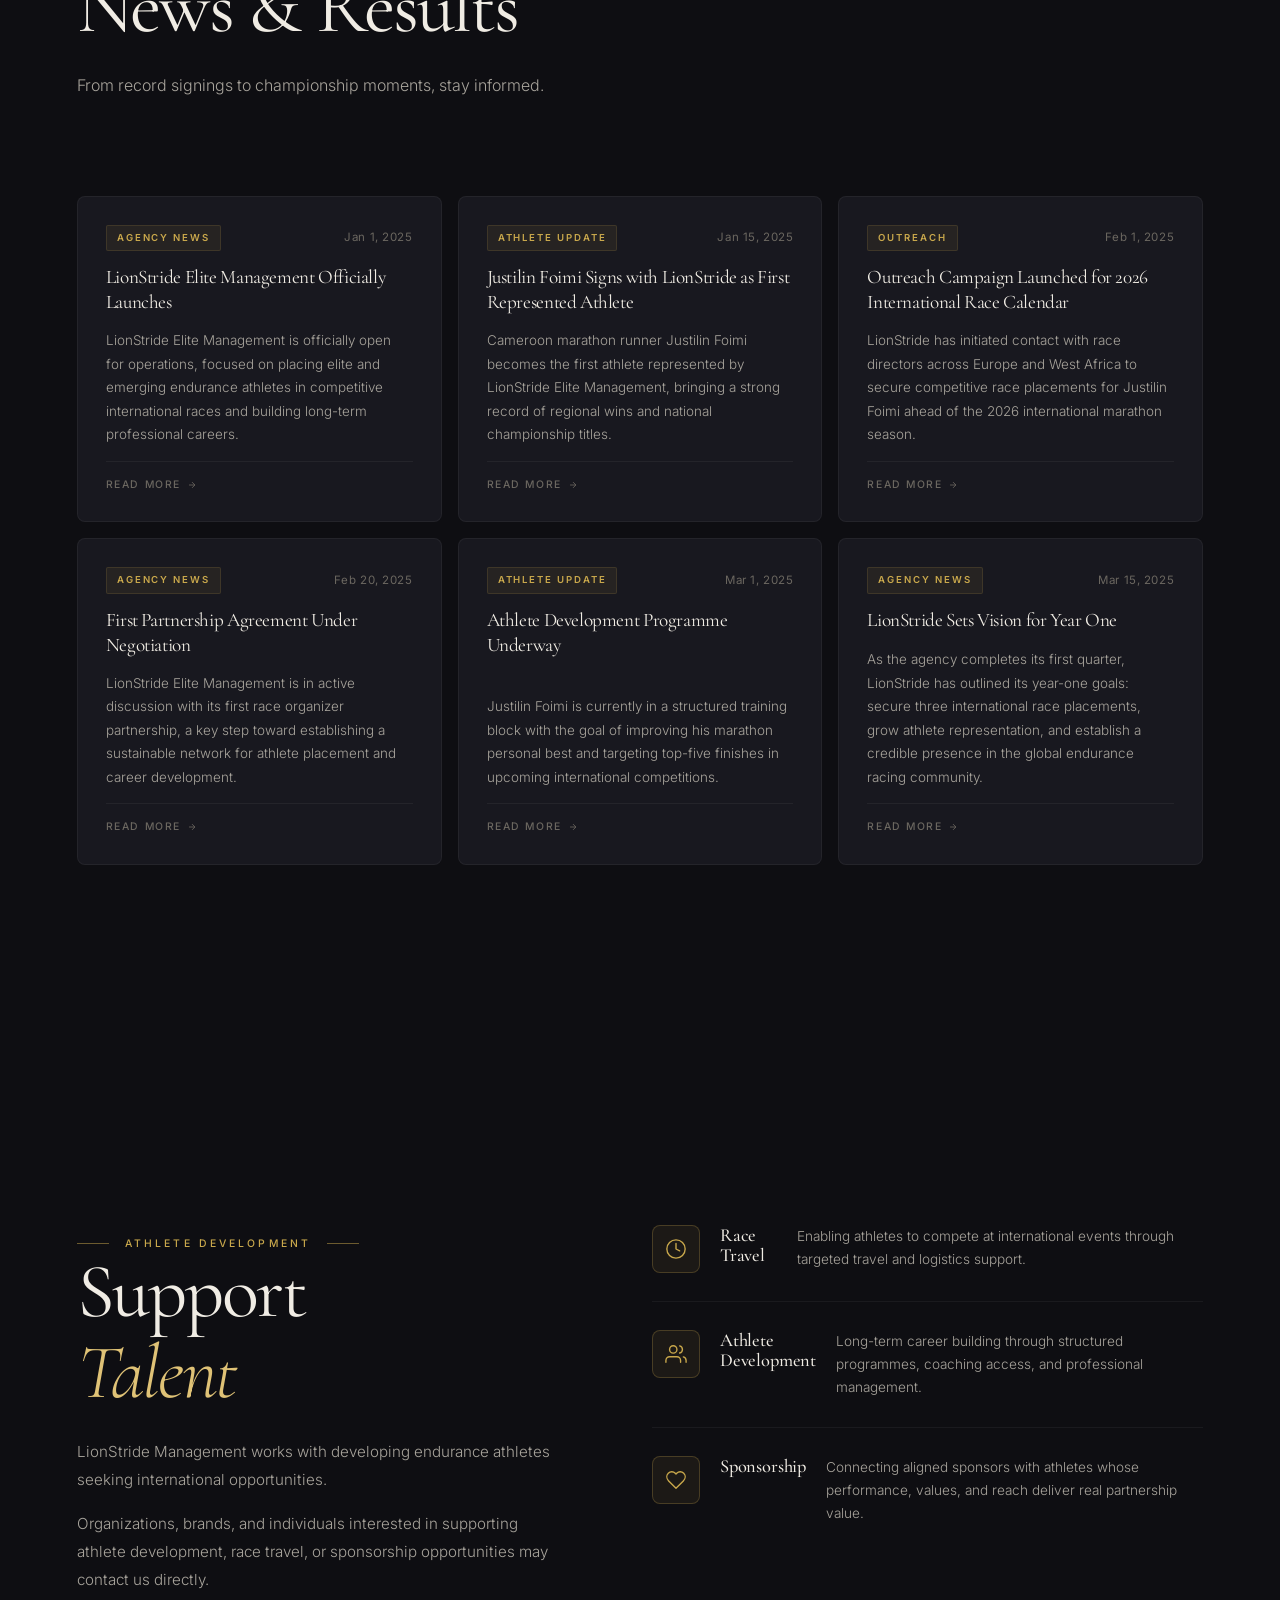
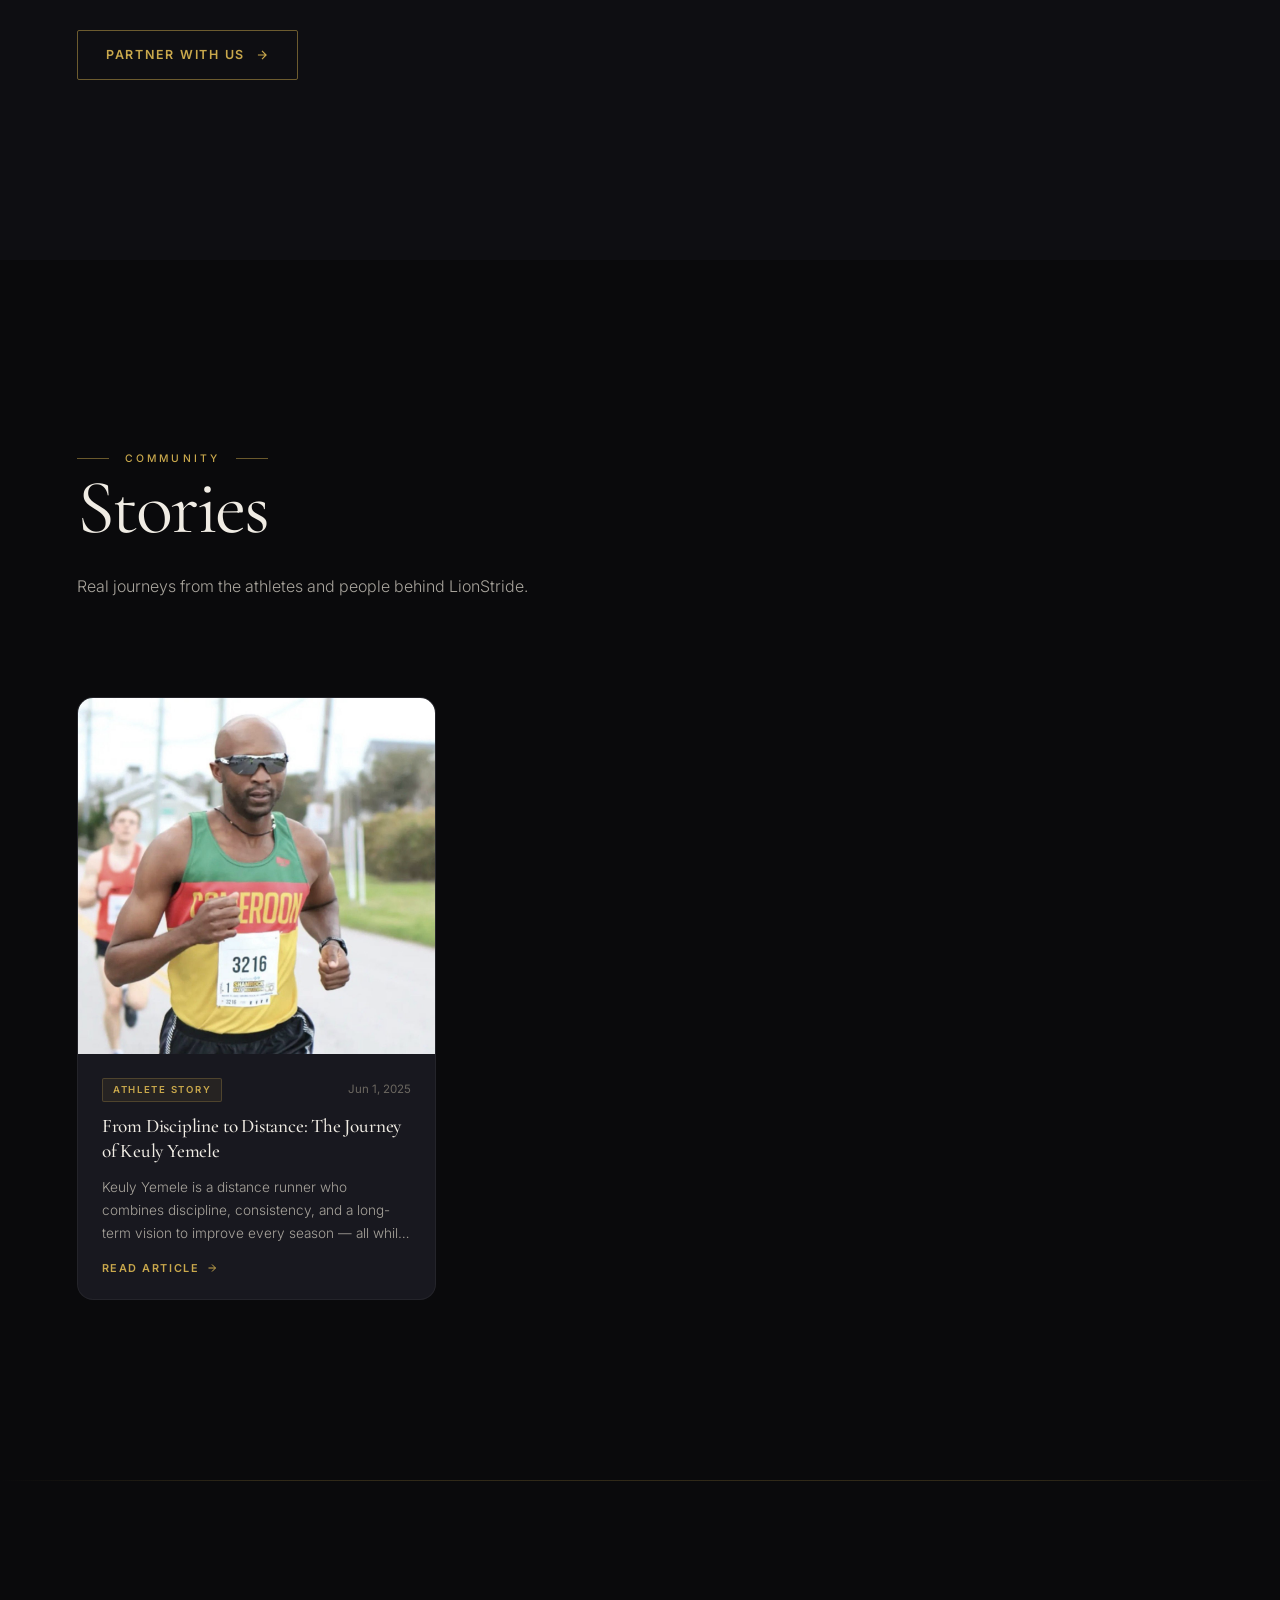
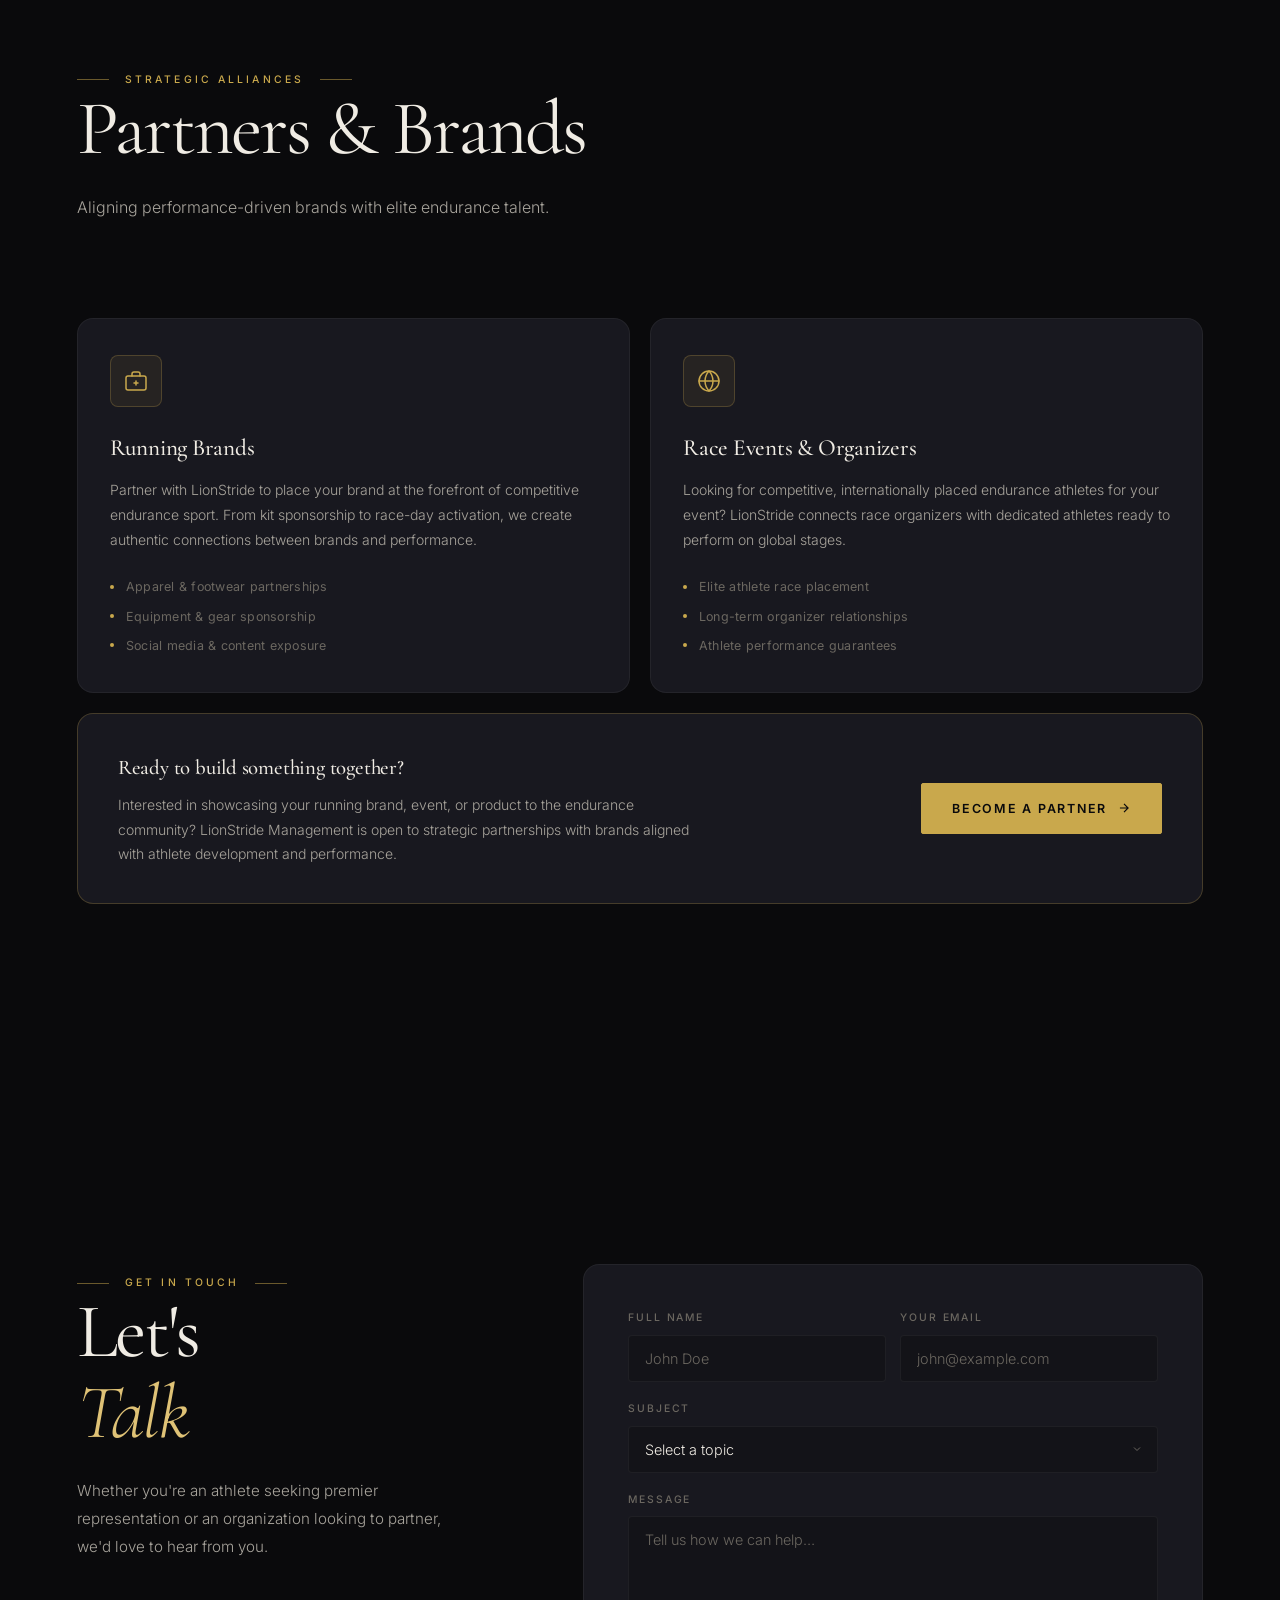
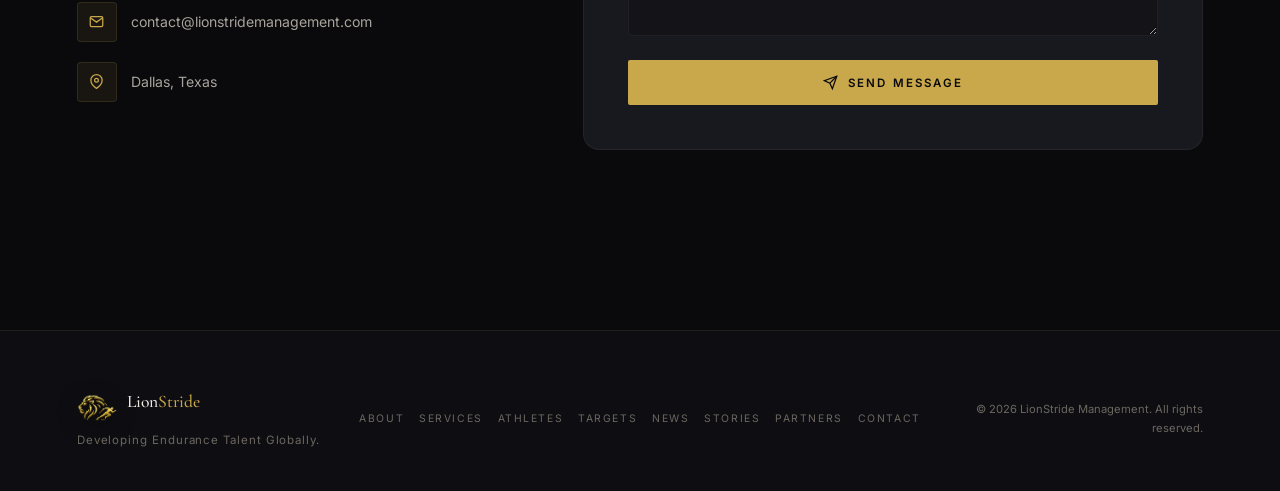
==== commit 133a3b11: "Update athlete represented stat from 1 to 4" ====
--- a/index.html
+++ b/index.html
@@ -138,7 +138,7 @@
                         </p>
                         <div class="about-stats">
                             <div class="stat">
-                                <span class="stat-num">1</span>
+                                <span class="stat-num">4</span>
                                 <span class="stat-label">Athlete Represented</span>
                             </div>
                             <div class="stat">
--- a/styles.css
+++ b/styles.css
@@ -925,7 +925,7 @@
 
 /* First card — larger, spanning 2 rows */
 .athlete-card:first-child {
-    grid-row: span 2;
+    grid-row: span 1;
 }
 
 /* Athlete Card */
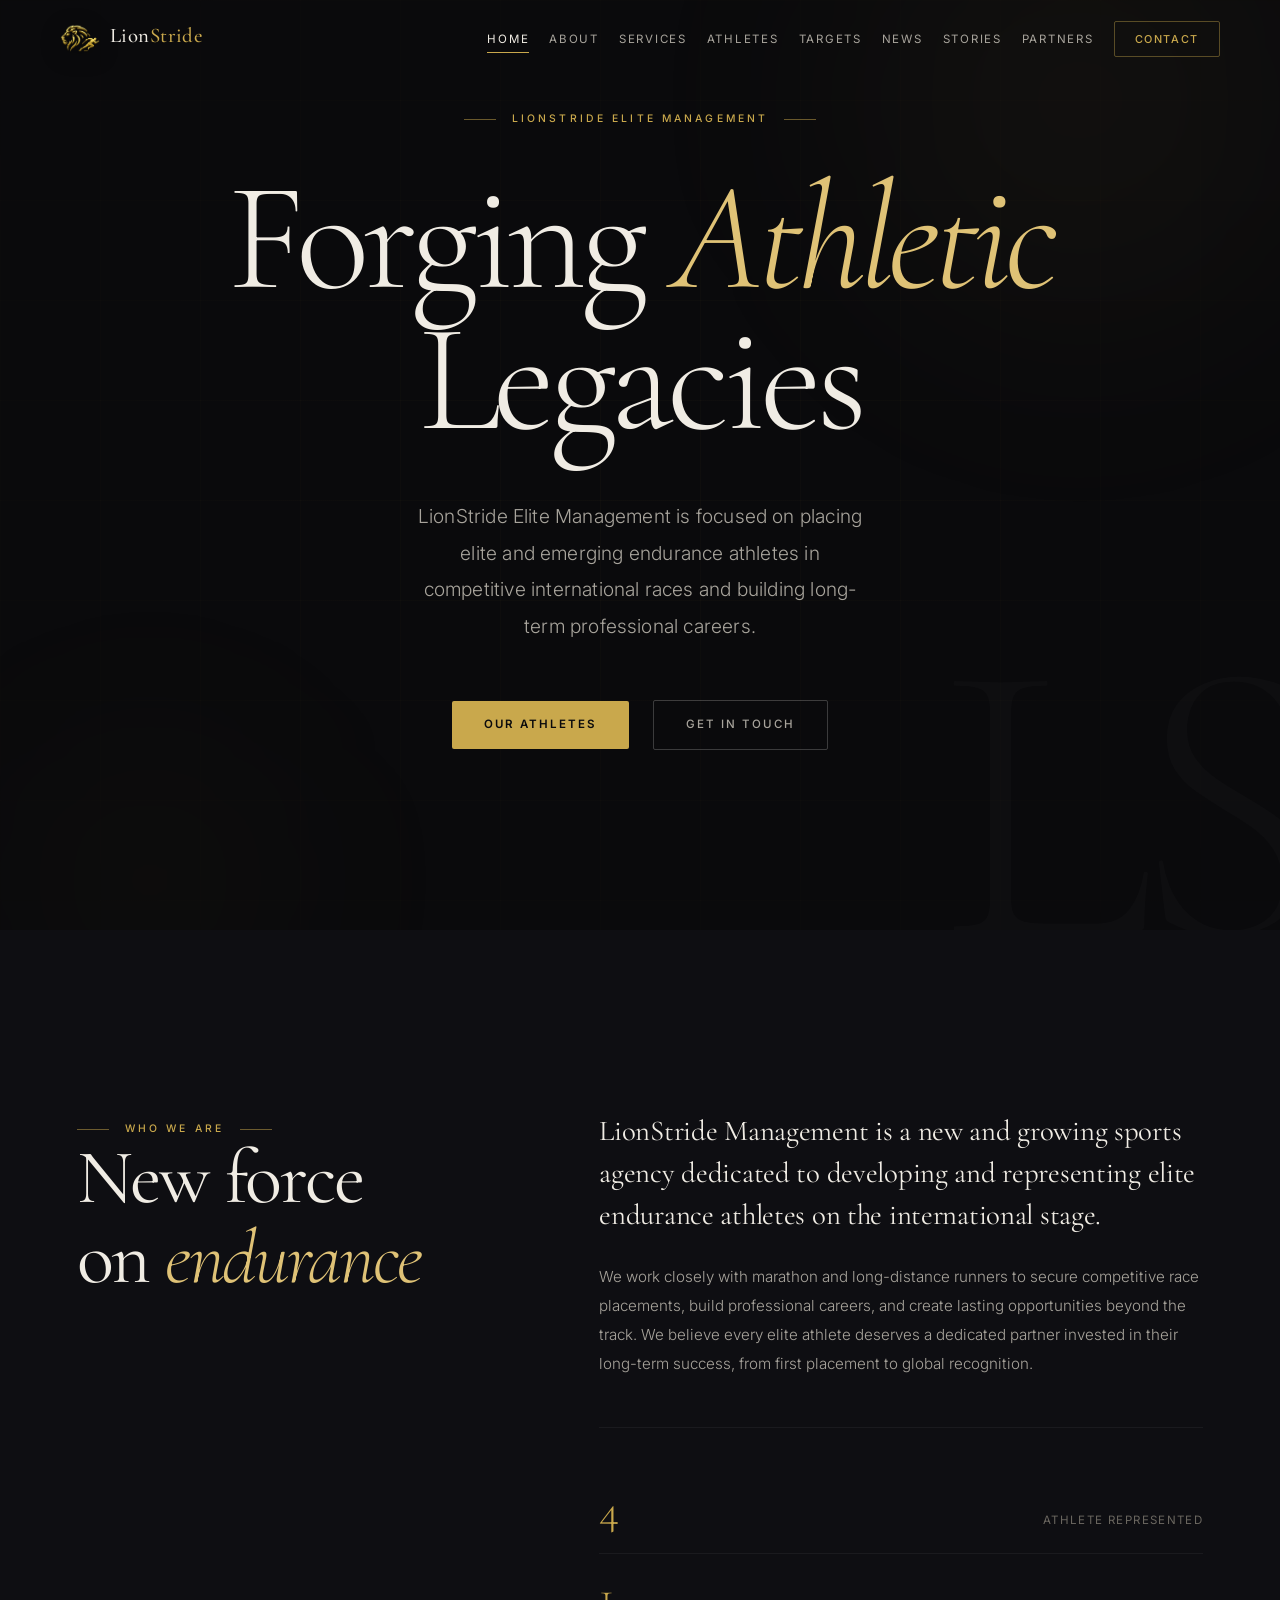
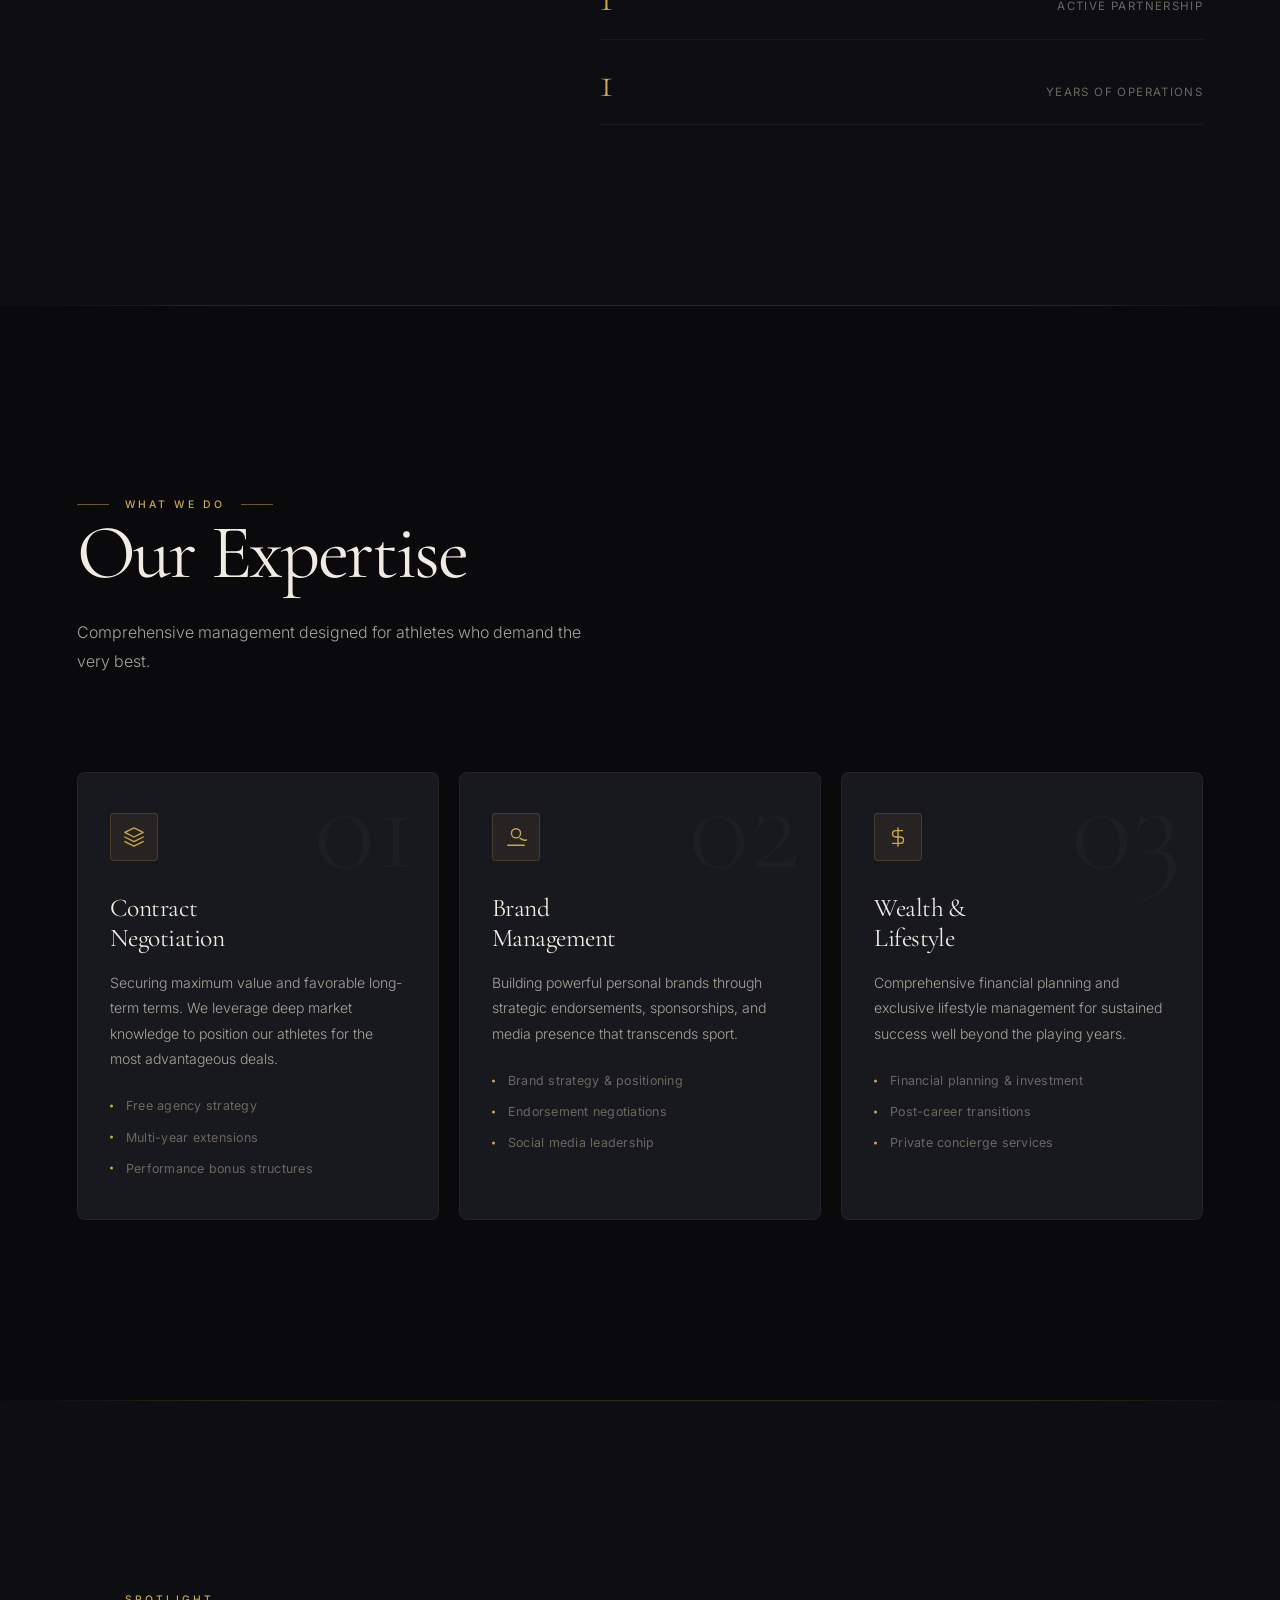
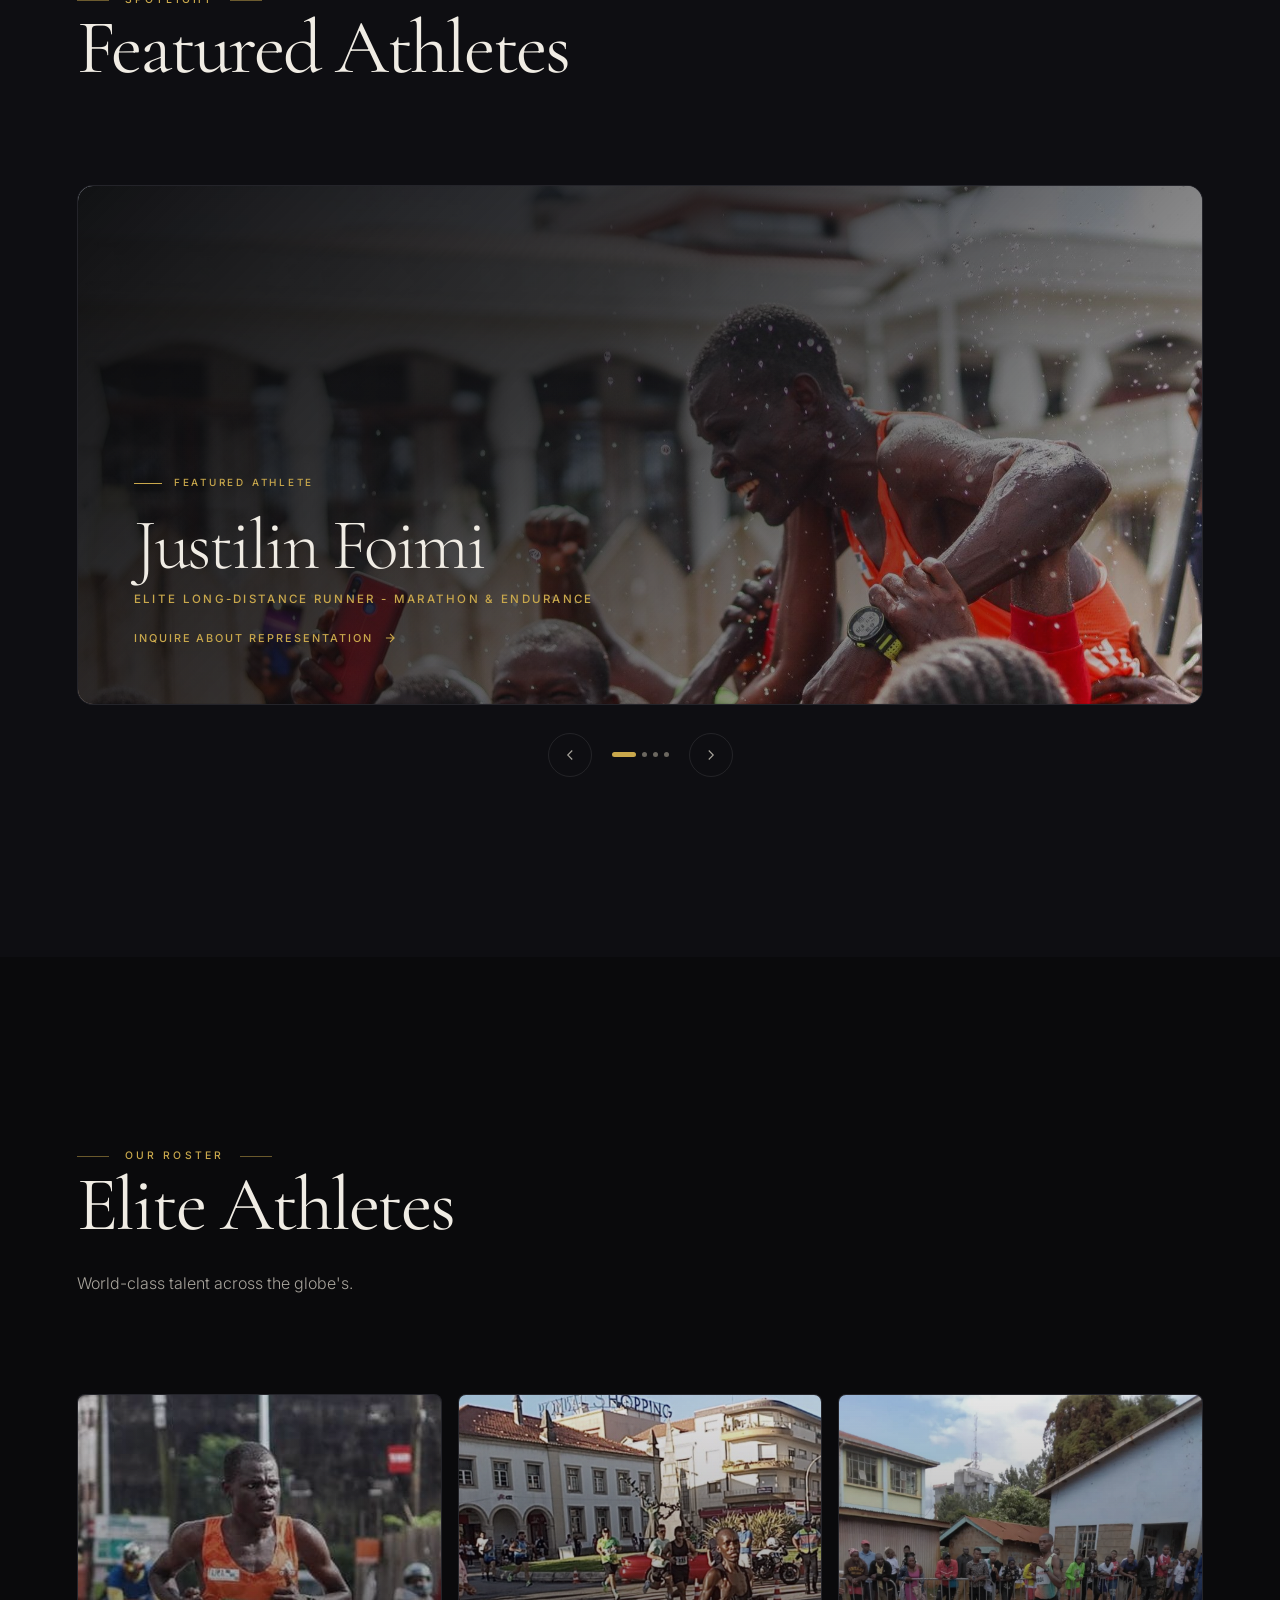
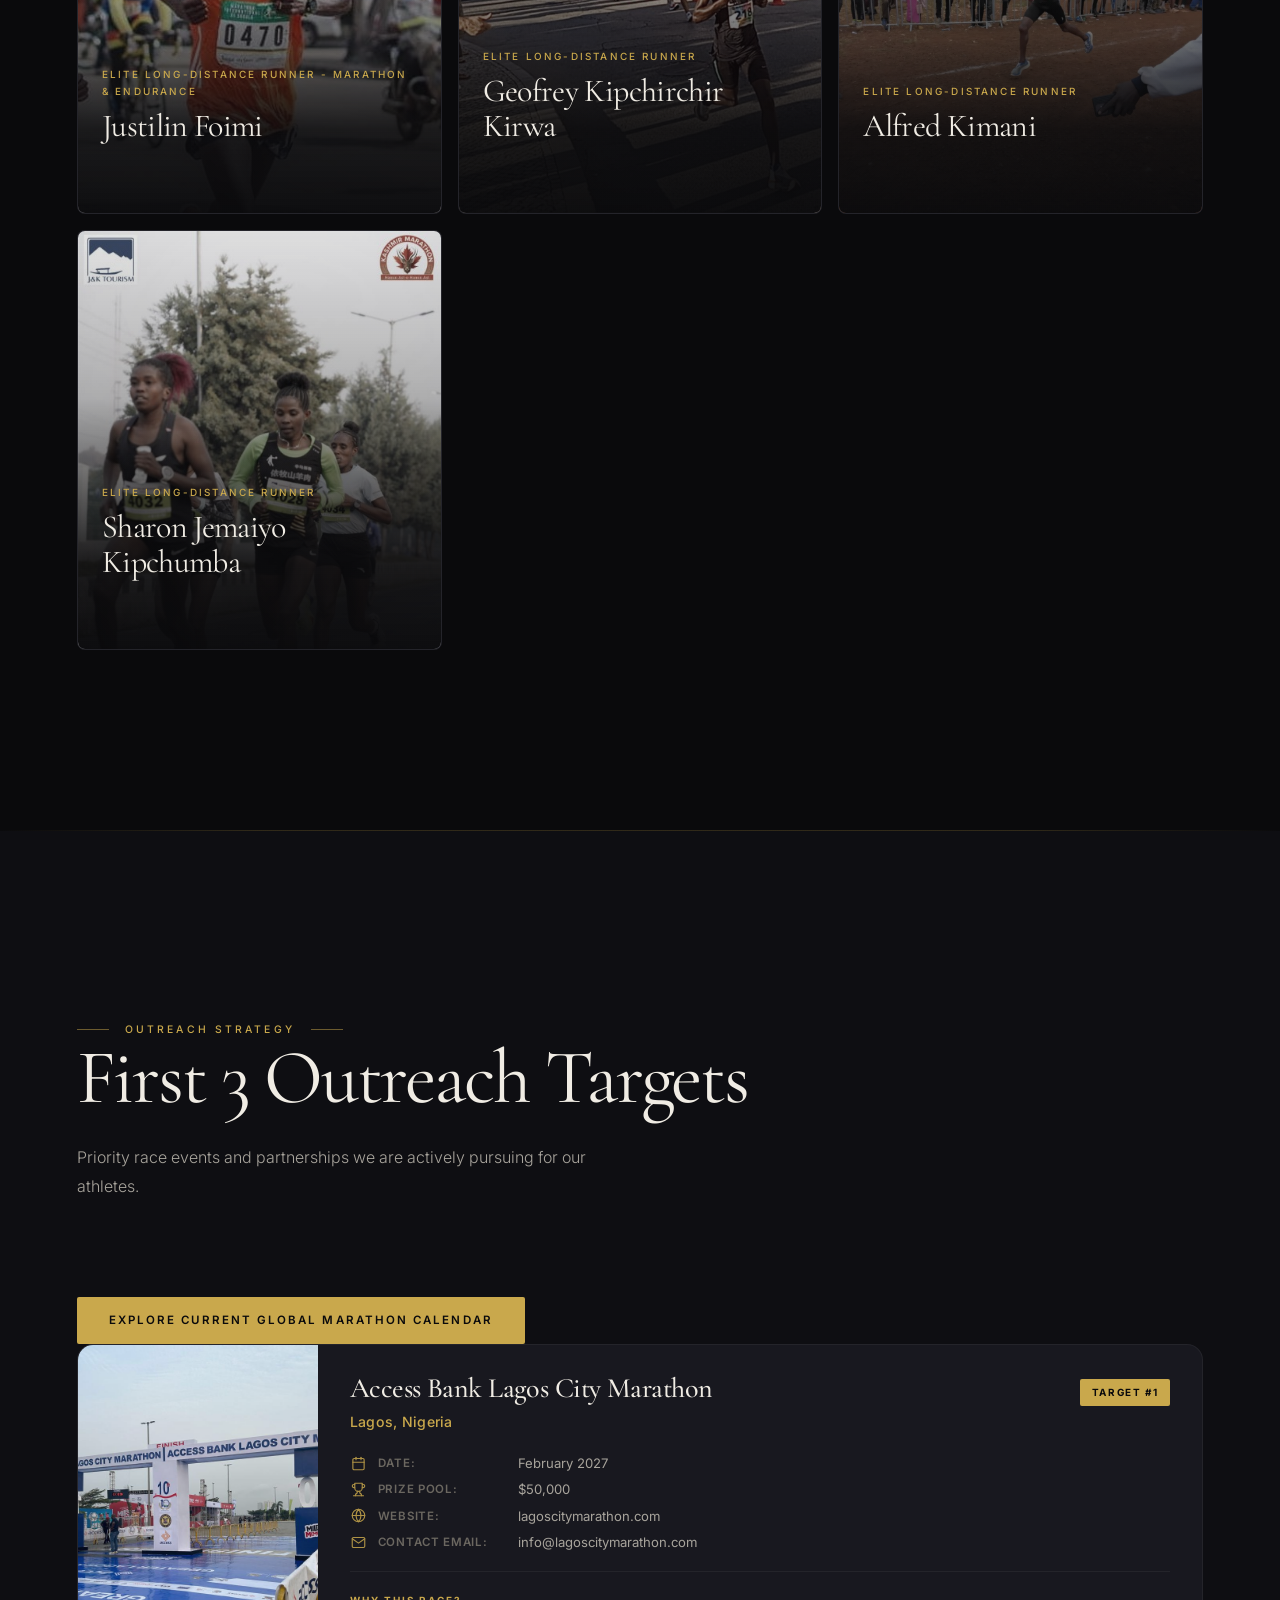
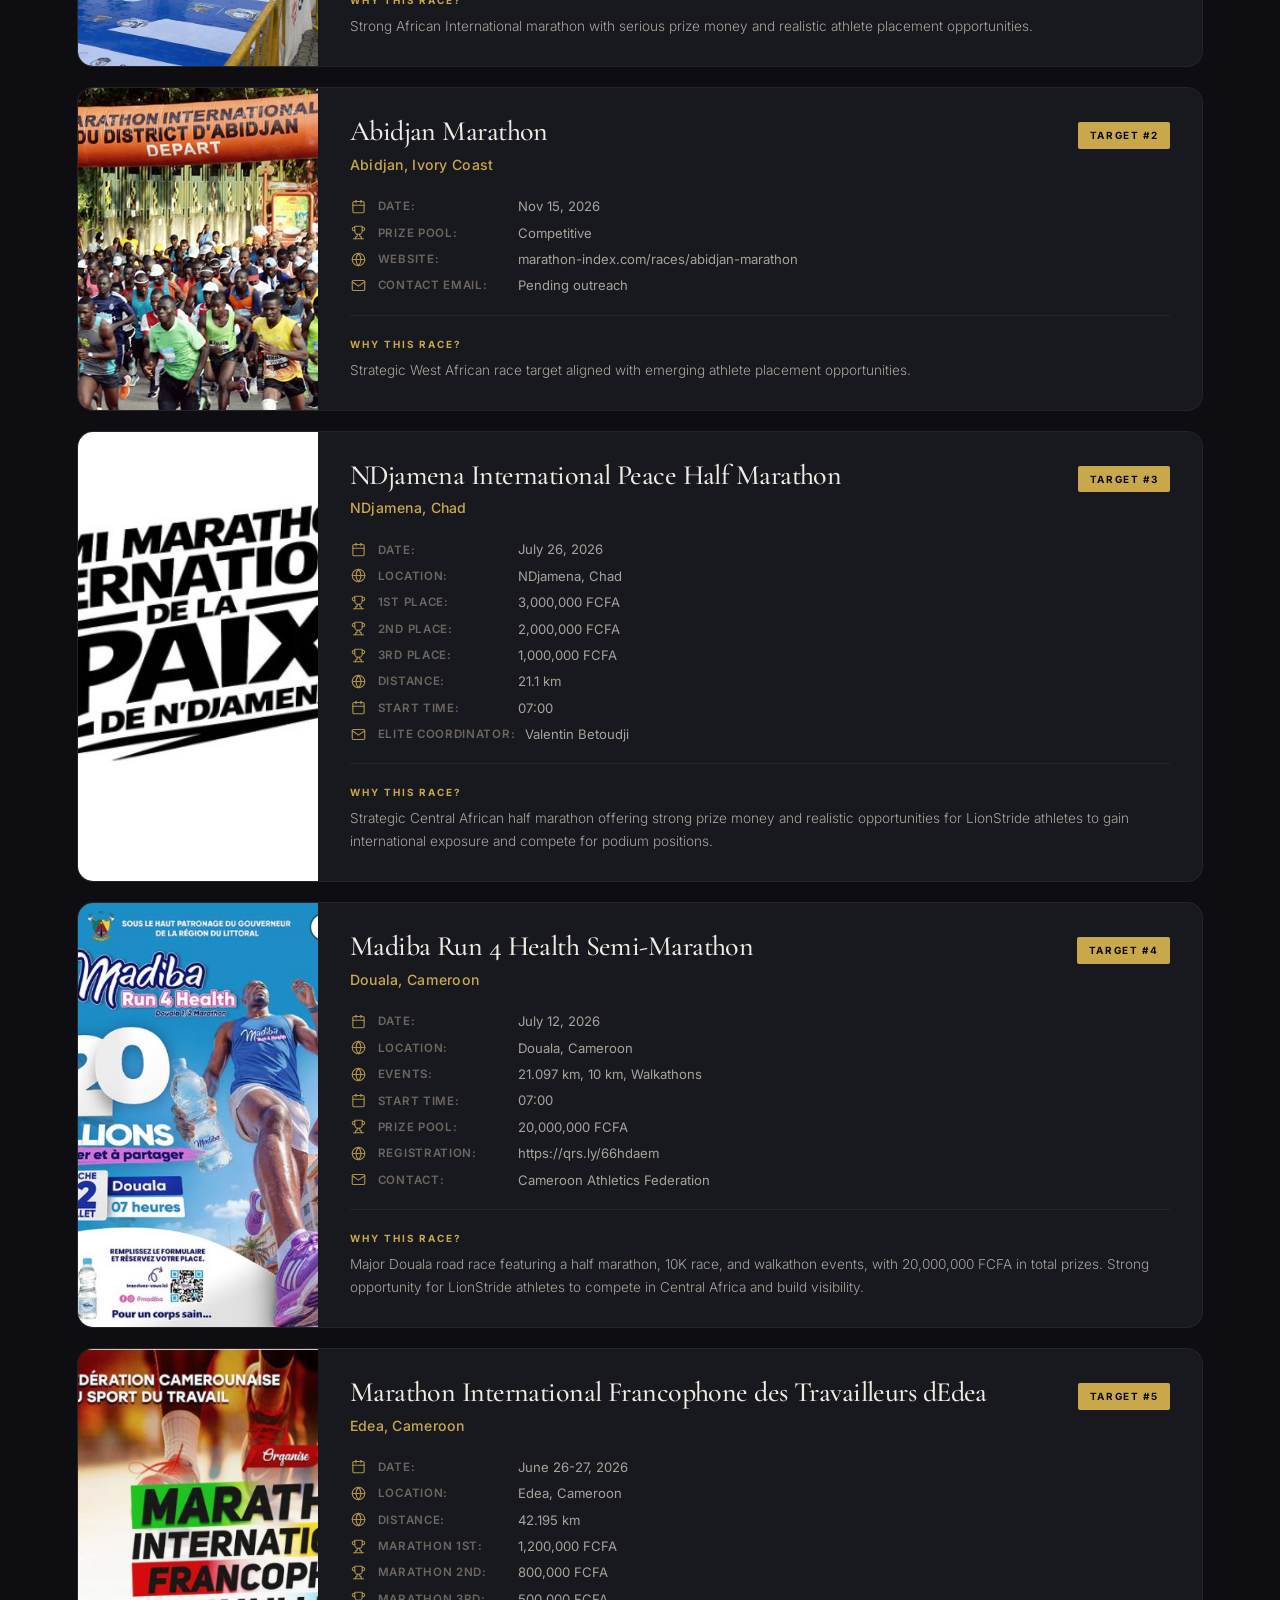
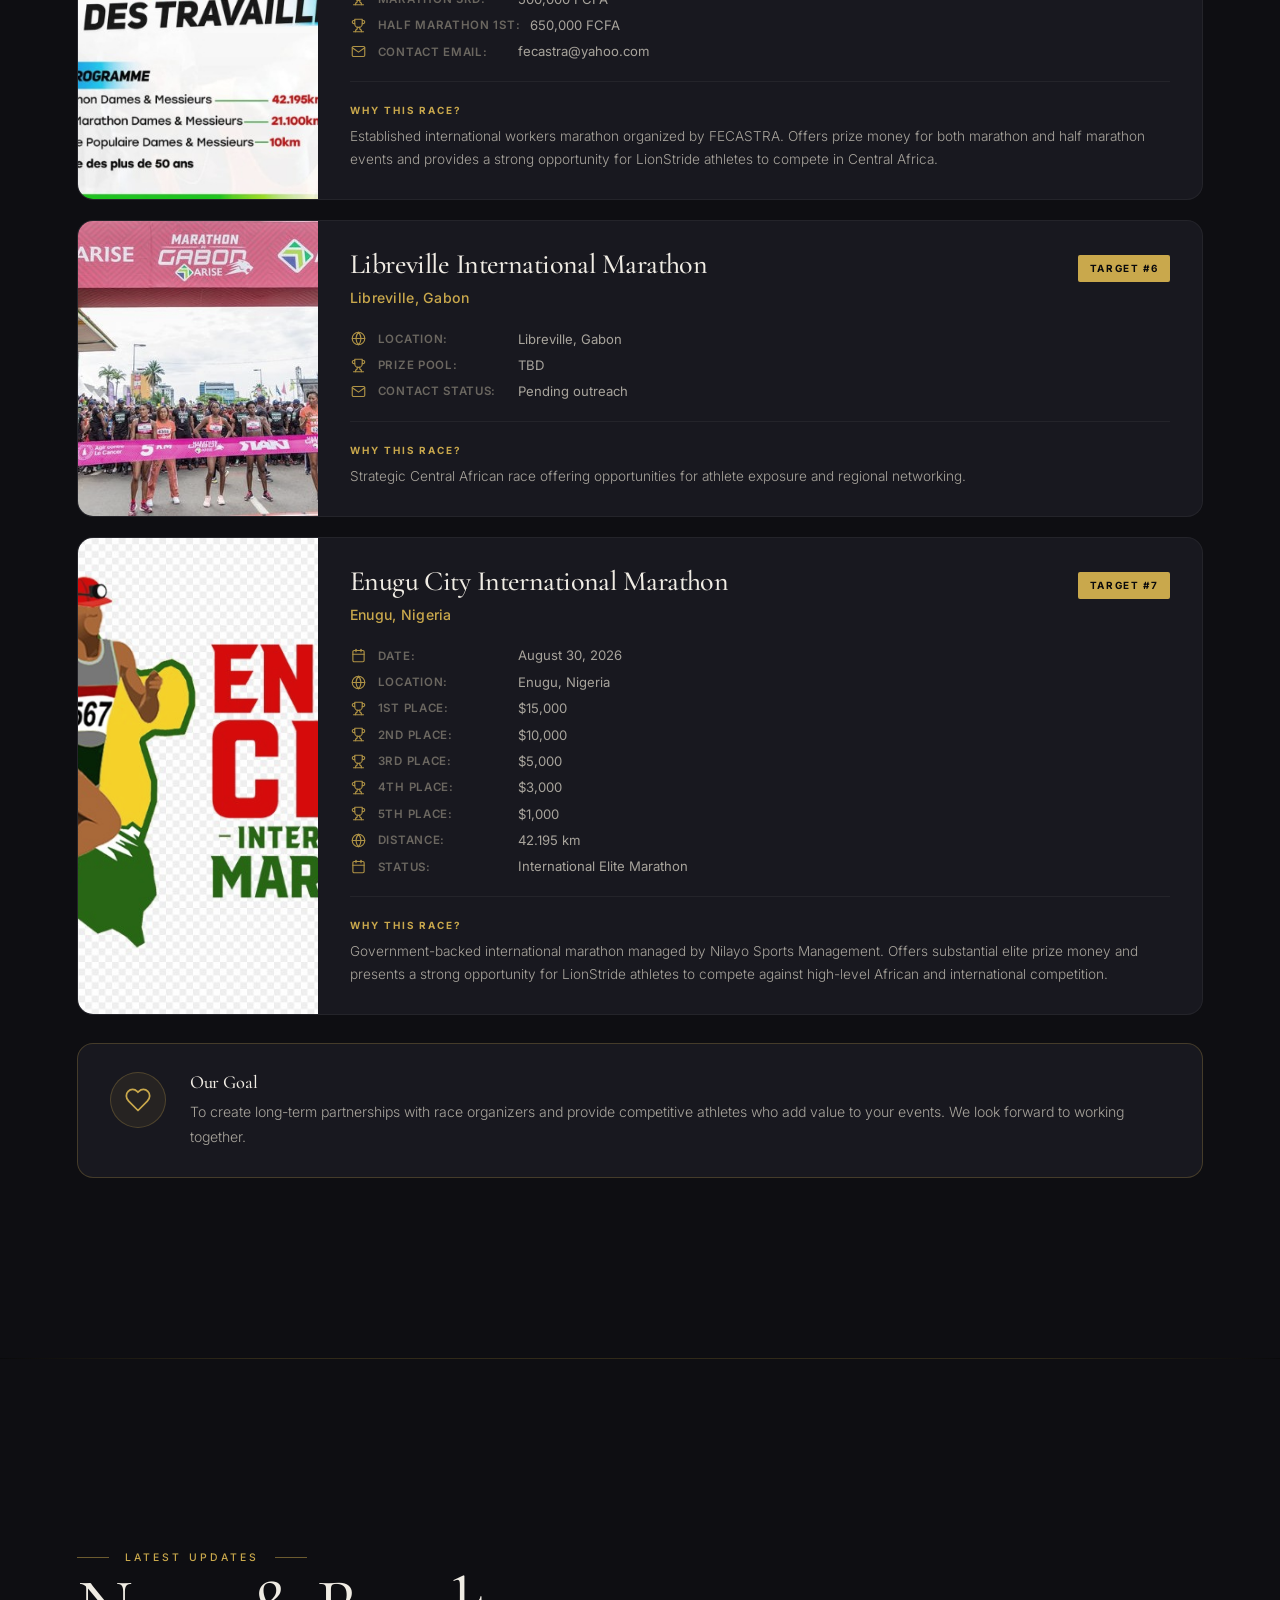
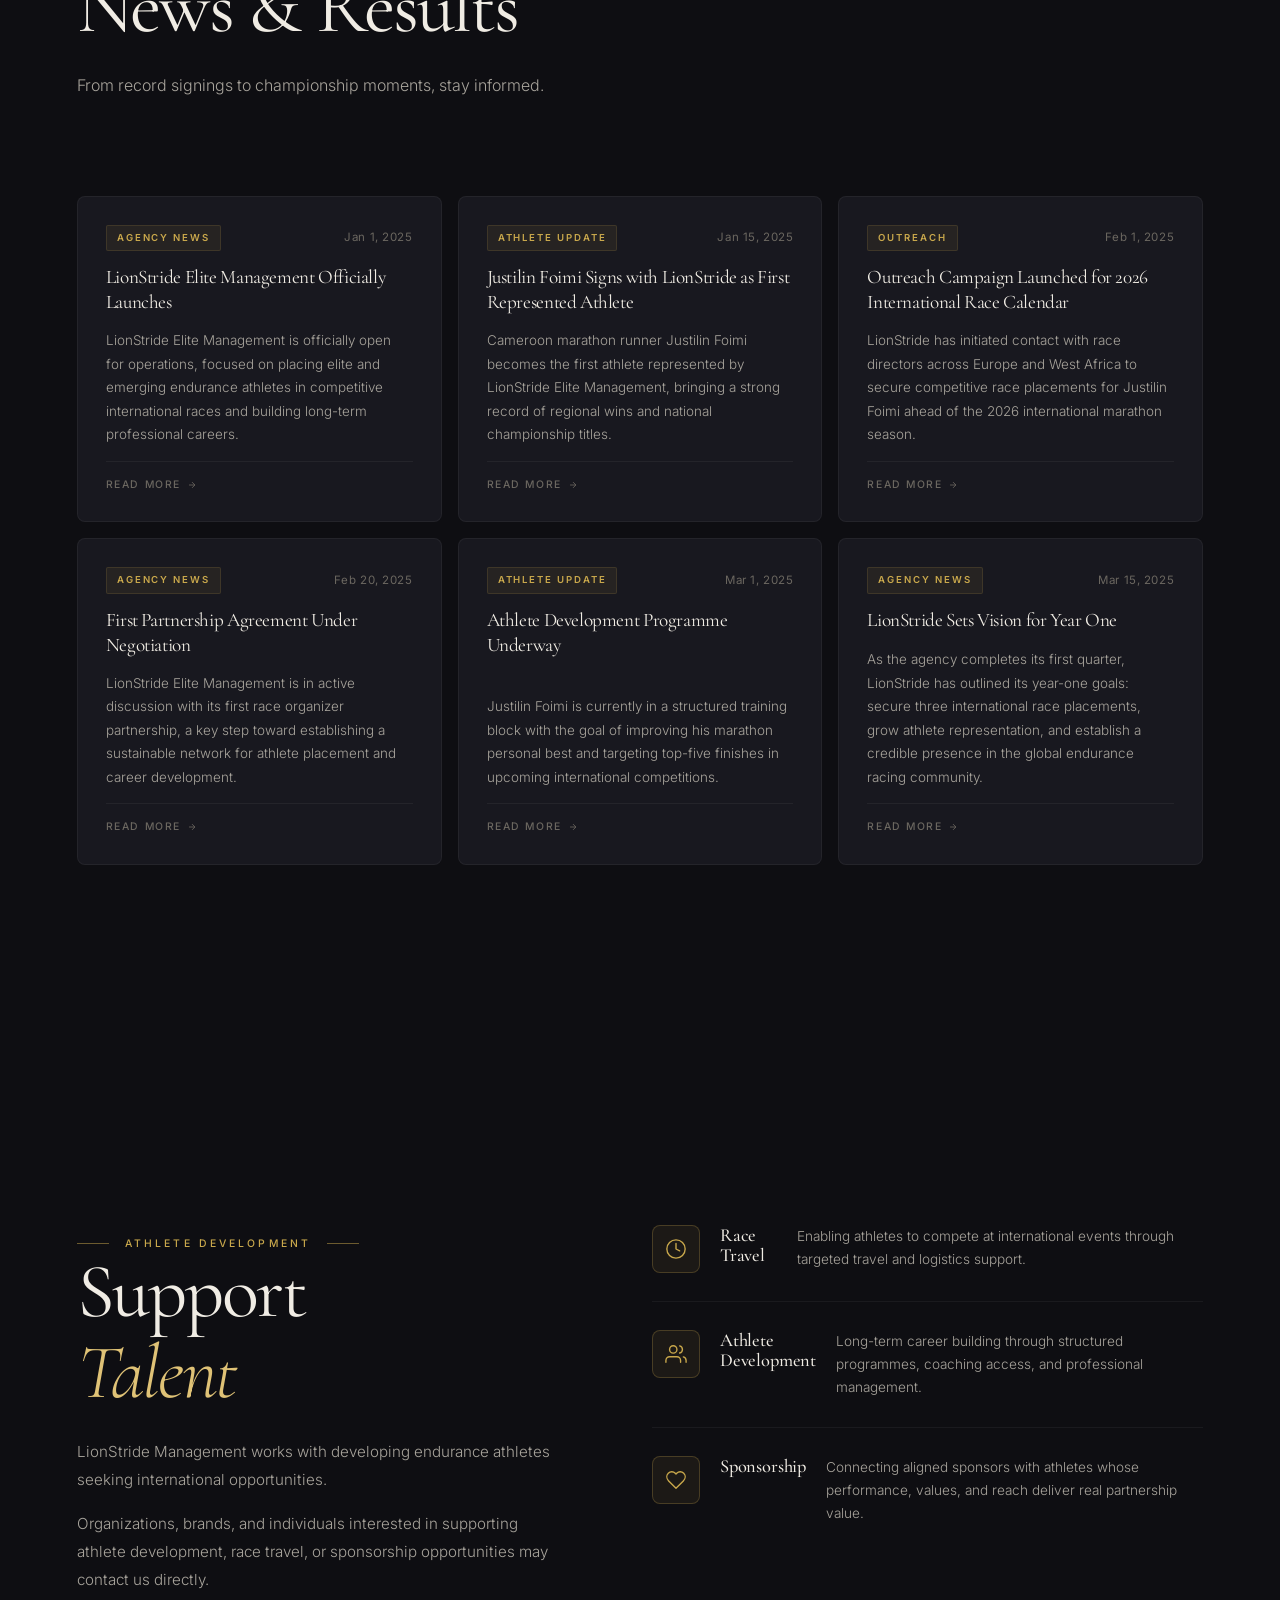
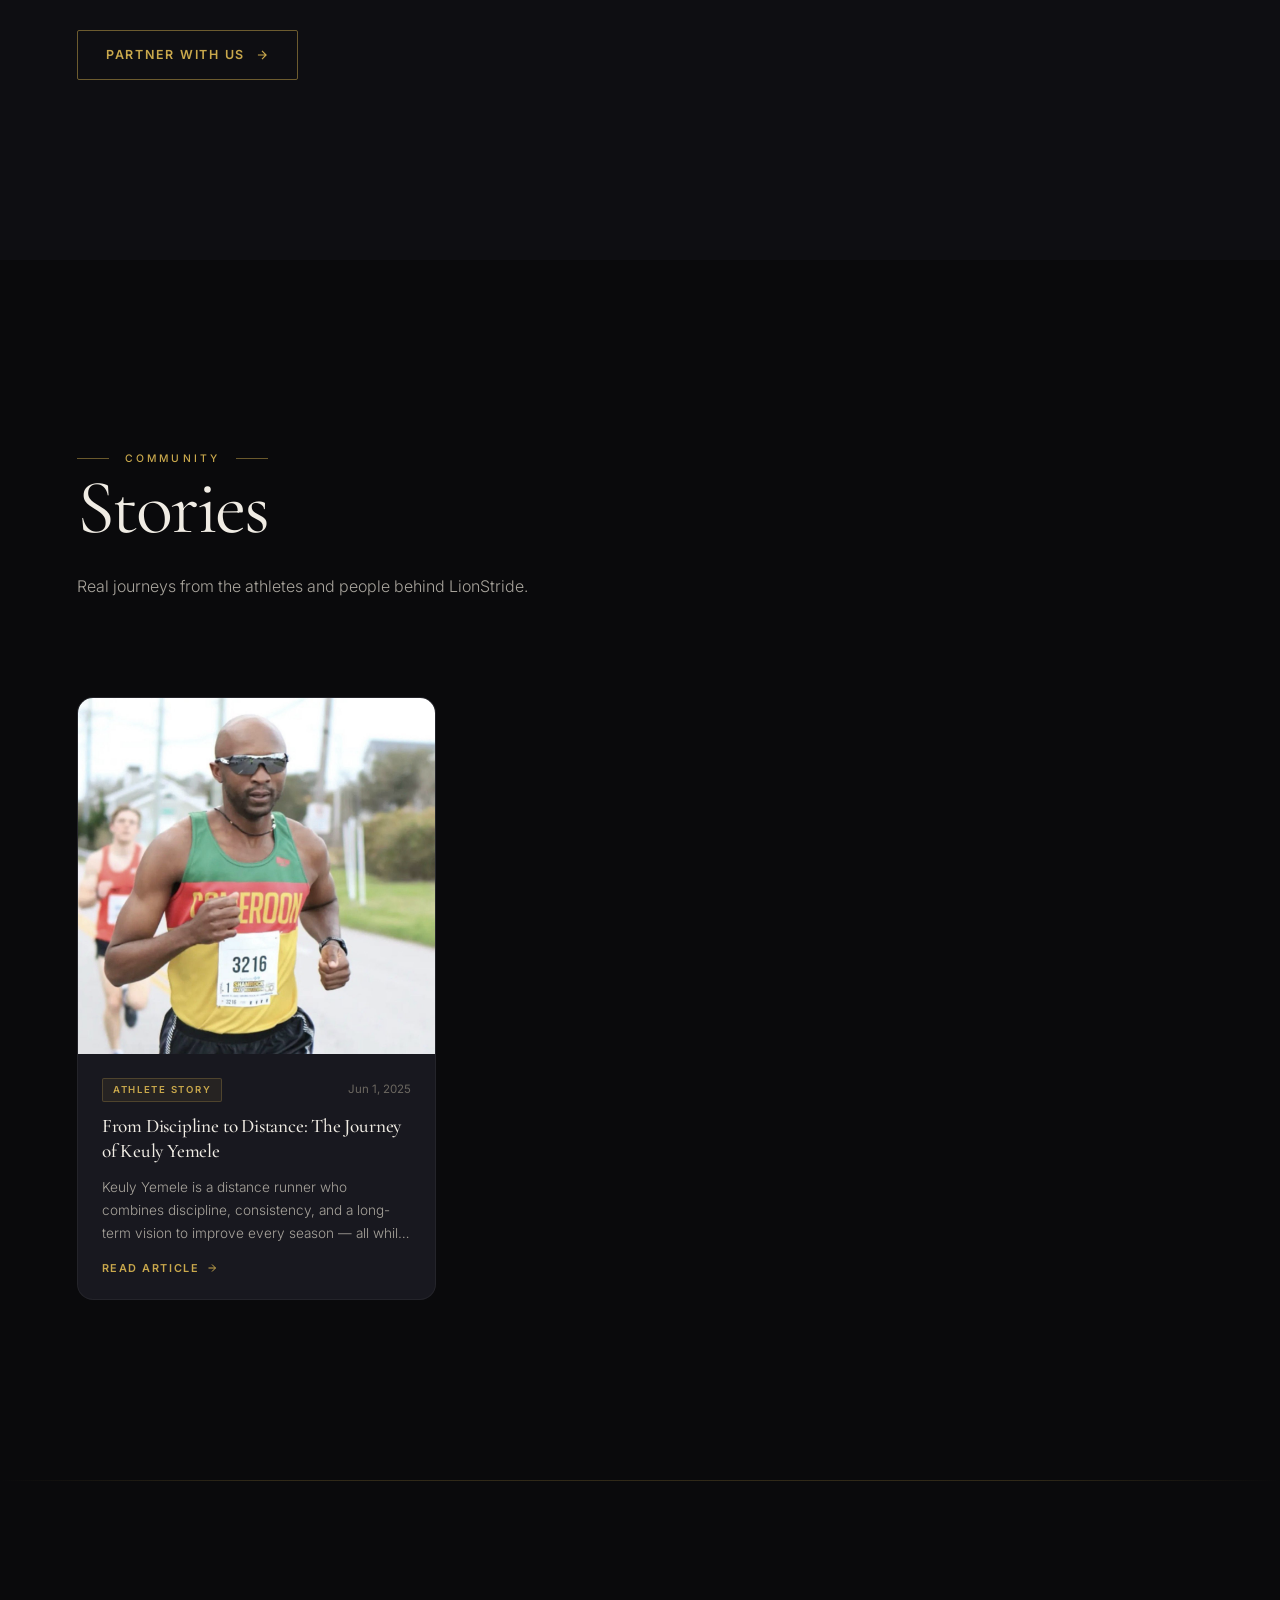
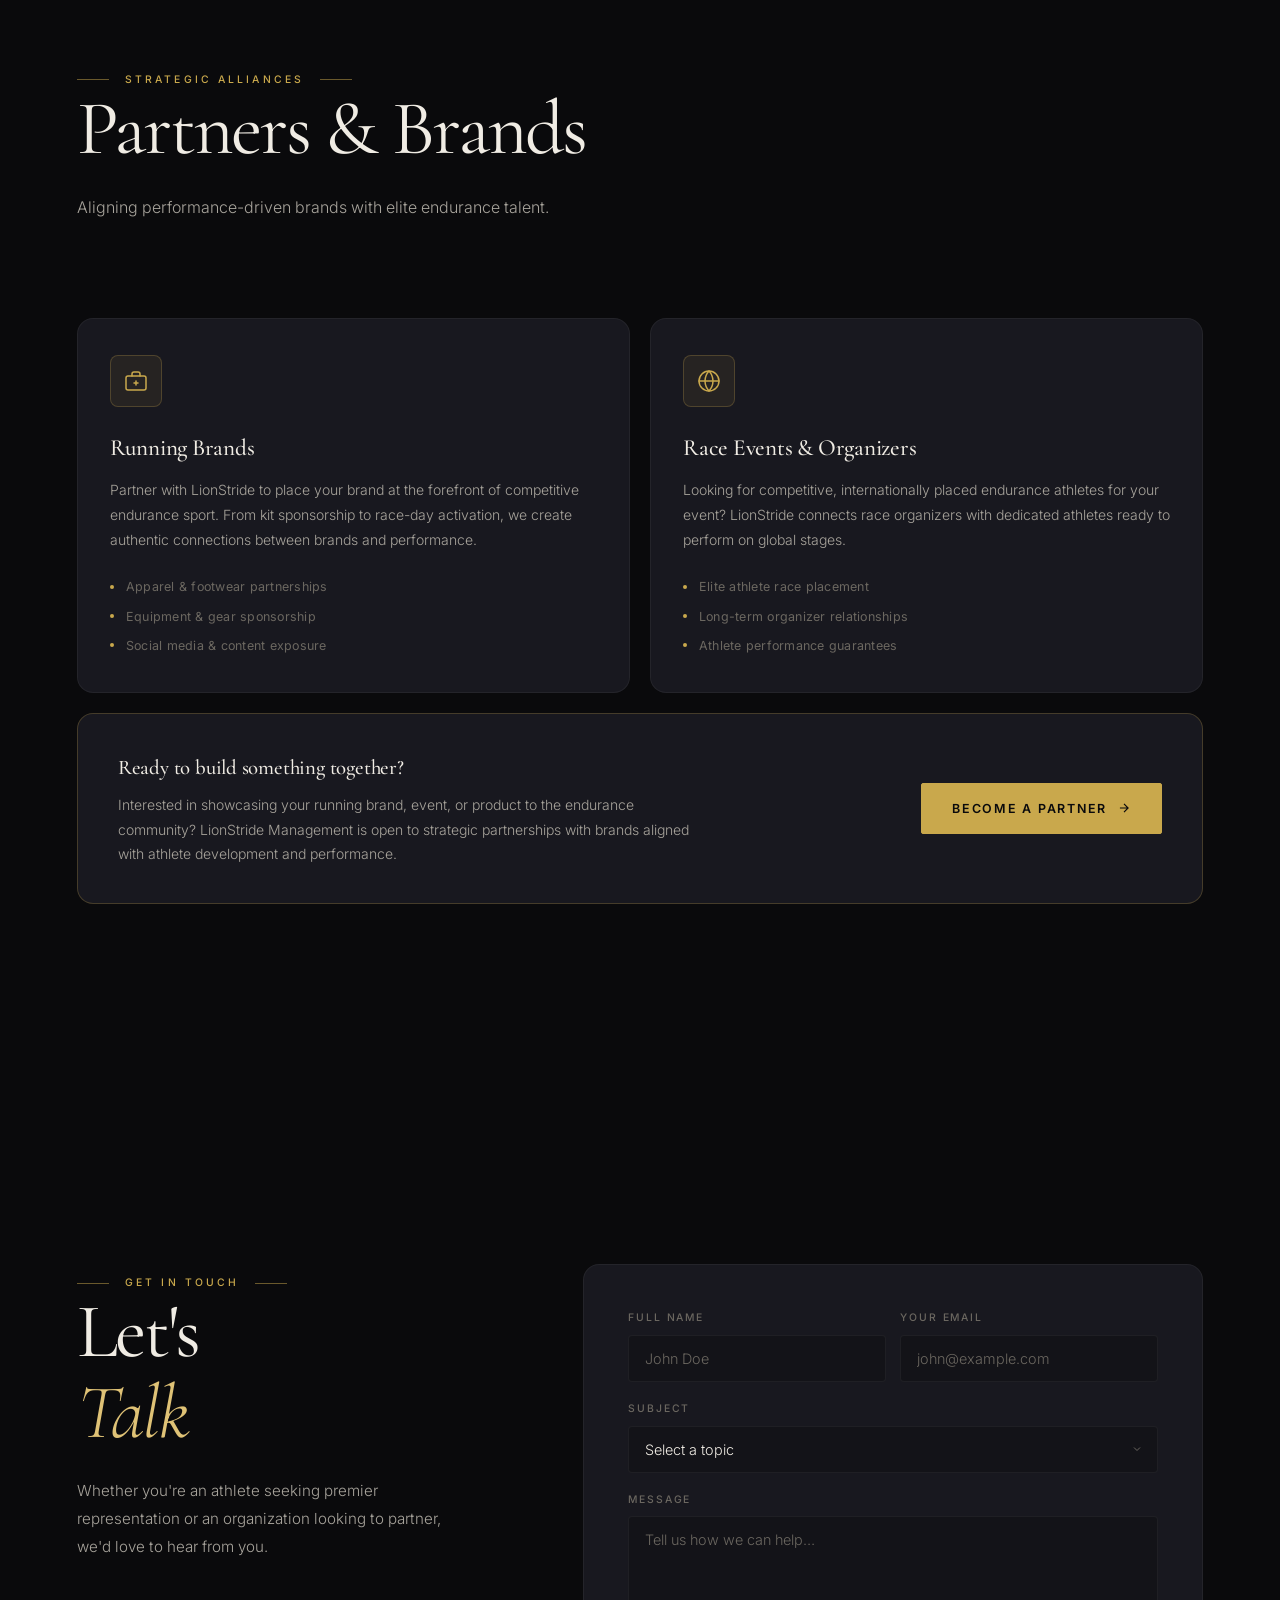
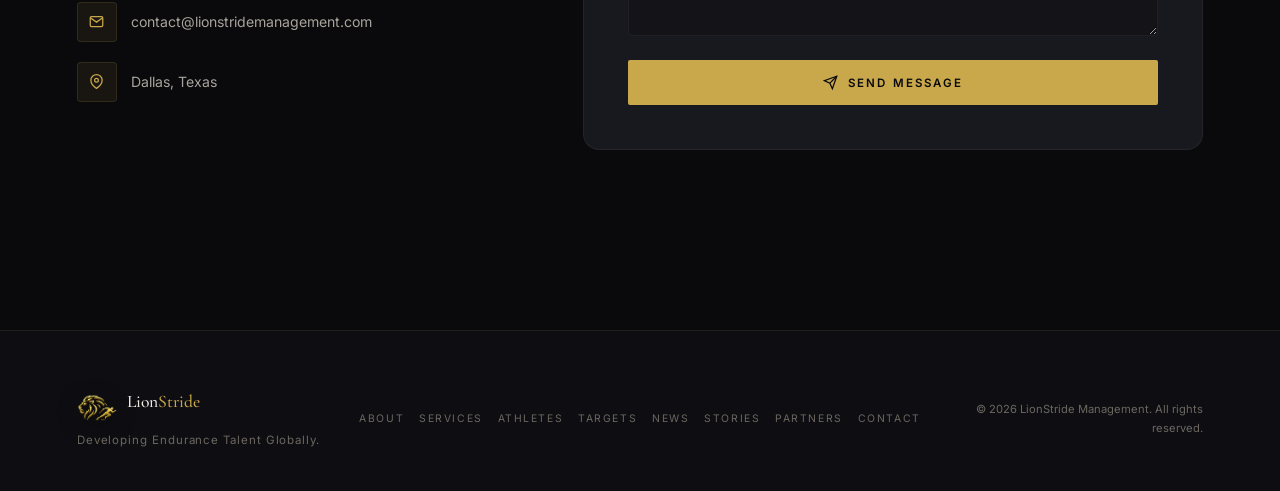
==== commit 462b3d28: "Add lionstride-enhancements.css stylesheet" ====
--- a/index.html
+++ b/index.html
@@ -18,6 +18,7 @@
     <link href="https://unpkg.com/aos@2.3.4/dist/aos.css" rel="stylesheet">
 
    <link rel="stylesheet" href="styles.css">
+    <link rel="stylesheet" href="lionstride-enhancements.css" />
 </head>
 
 
--- a/lionstride-enhancements.css
+++ b/lionstride-enhancements.css
@@ -0,0 +1,38 @@
+.lionstride-ticker {
+  width: 100%;
+  overflow: hidden;
+  background: #111827;
+  color: #d4af37;
+  padding: 10px 0;
+  font-weight: 700;
+  white-space: nowrap;
+  position: relative;
+  z-index: 9999;
+}
+
+.lionstride-ticker-track {
+  display: inline-flex;
+  gap: 70px;
+  animation: lionstrideTickerMove 35s linear infinite;
+}
+
+@keyframes lionstrideTickerMove {
+  from {
+    transform: translateX(100%);
+  }
+  to {
+    transform: translateX(-100%);
+  }
+}
+
+.lionstride-wa-link {
+  display: inline-block;
+  margin-top: 14px;
+  color: #d4af37;
+  font-weight: 700;
+  text-decoration: none;
+}
+
+.lionstride-wa-link:hover {
+  text-decoration: underline;
+}
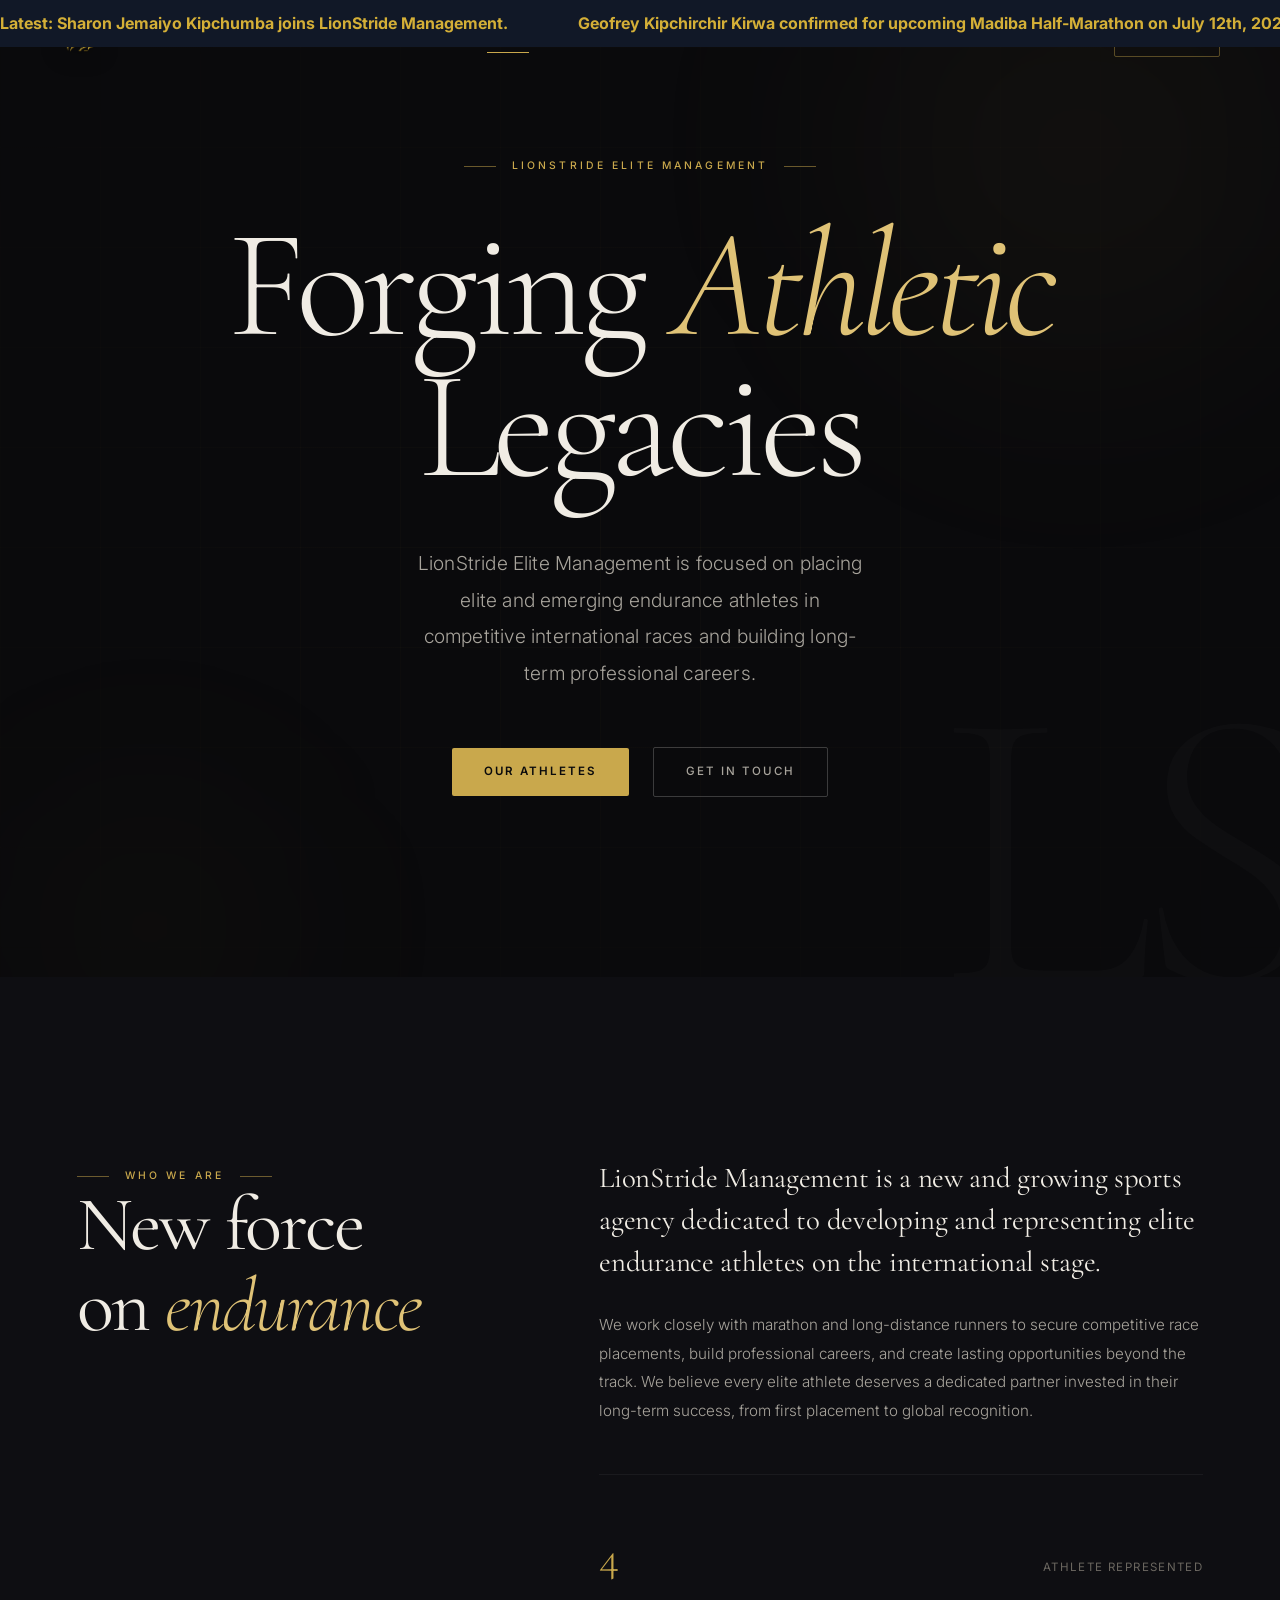
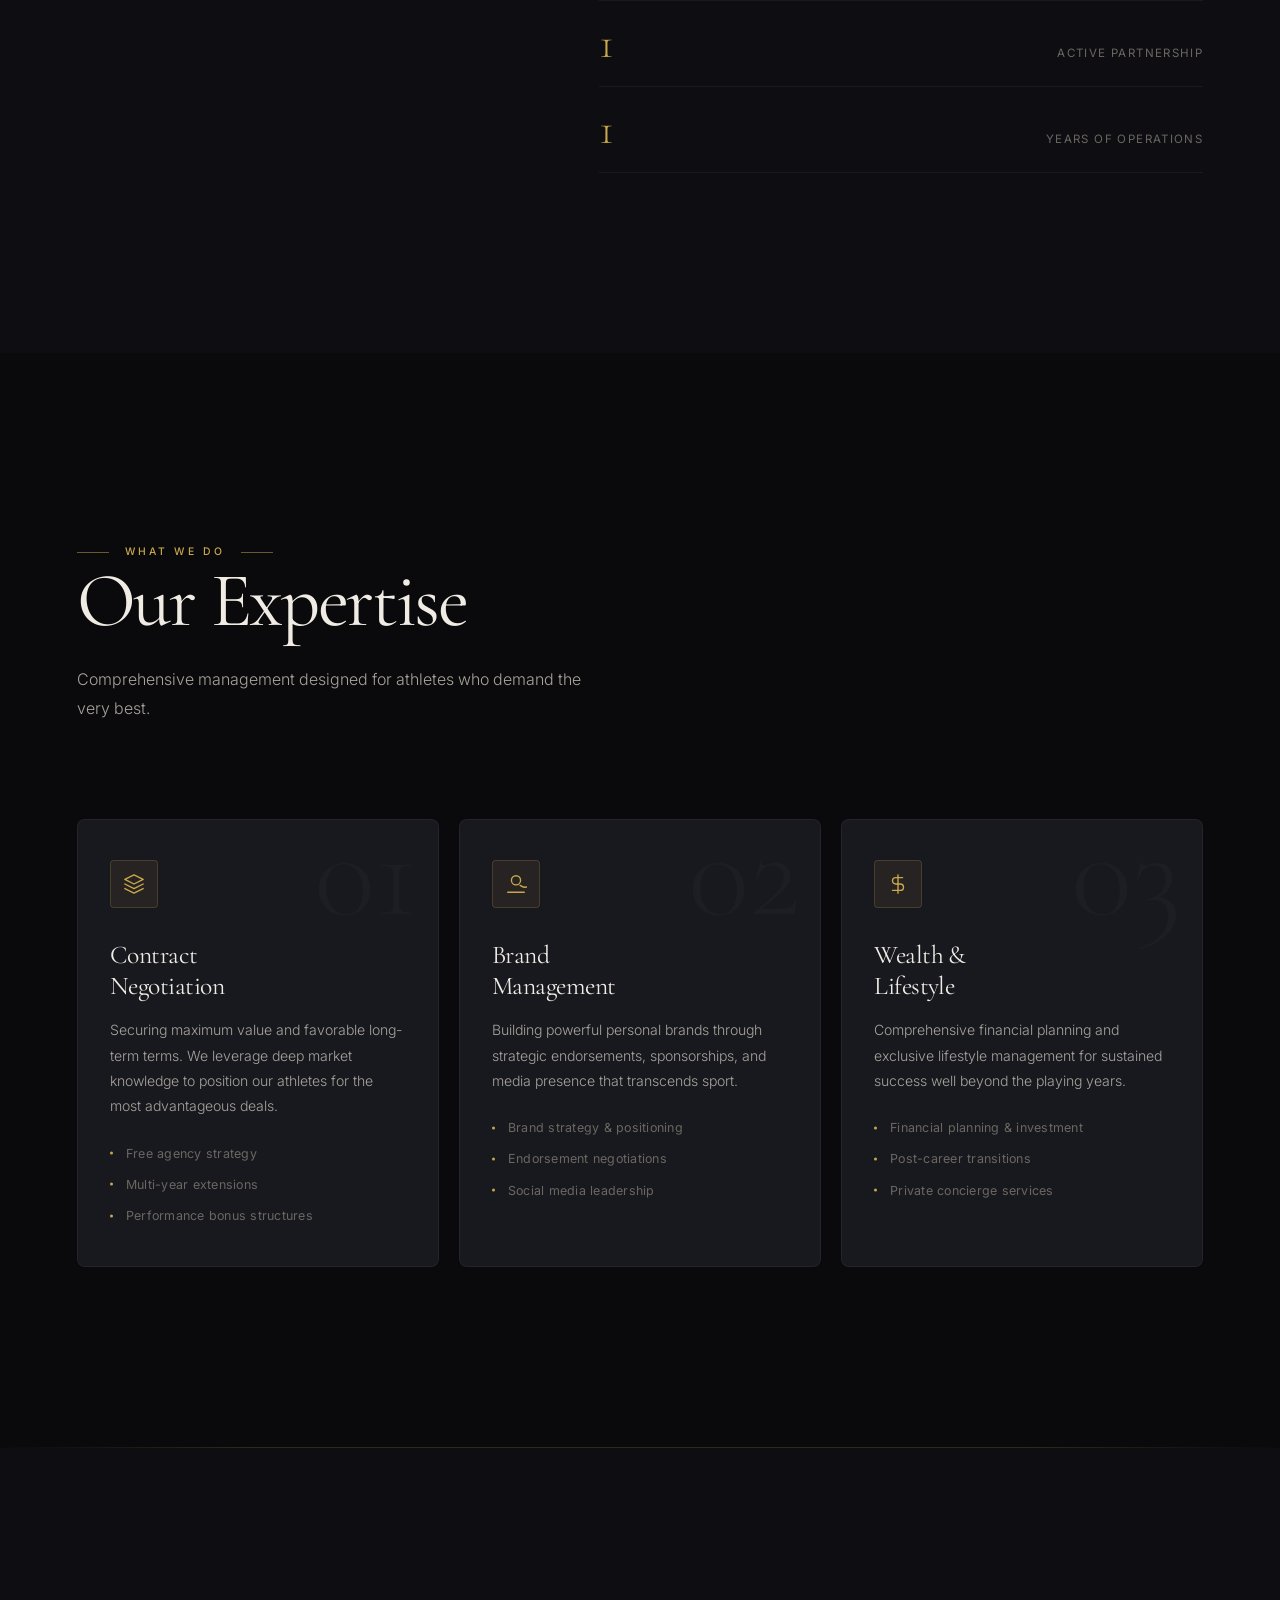
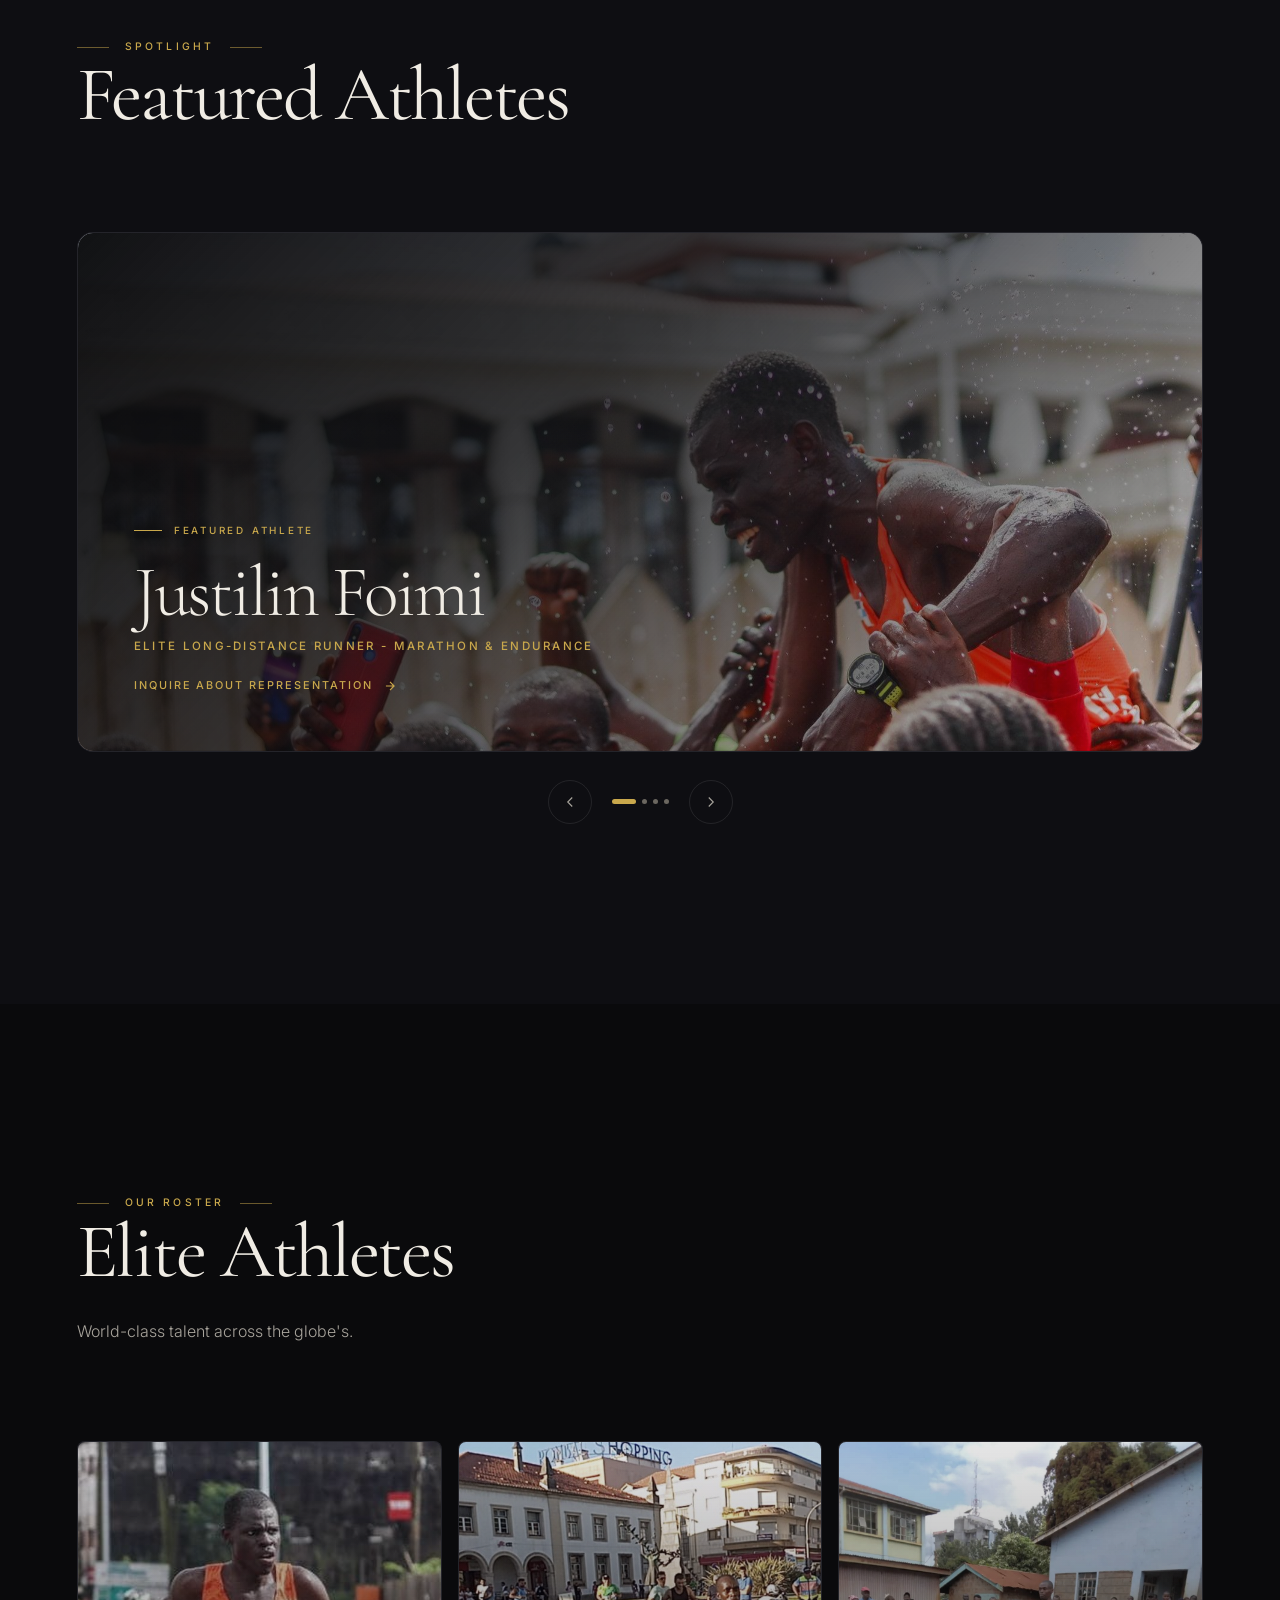
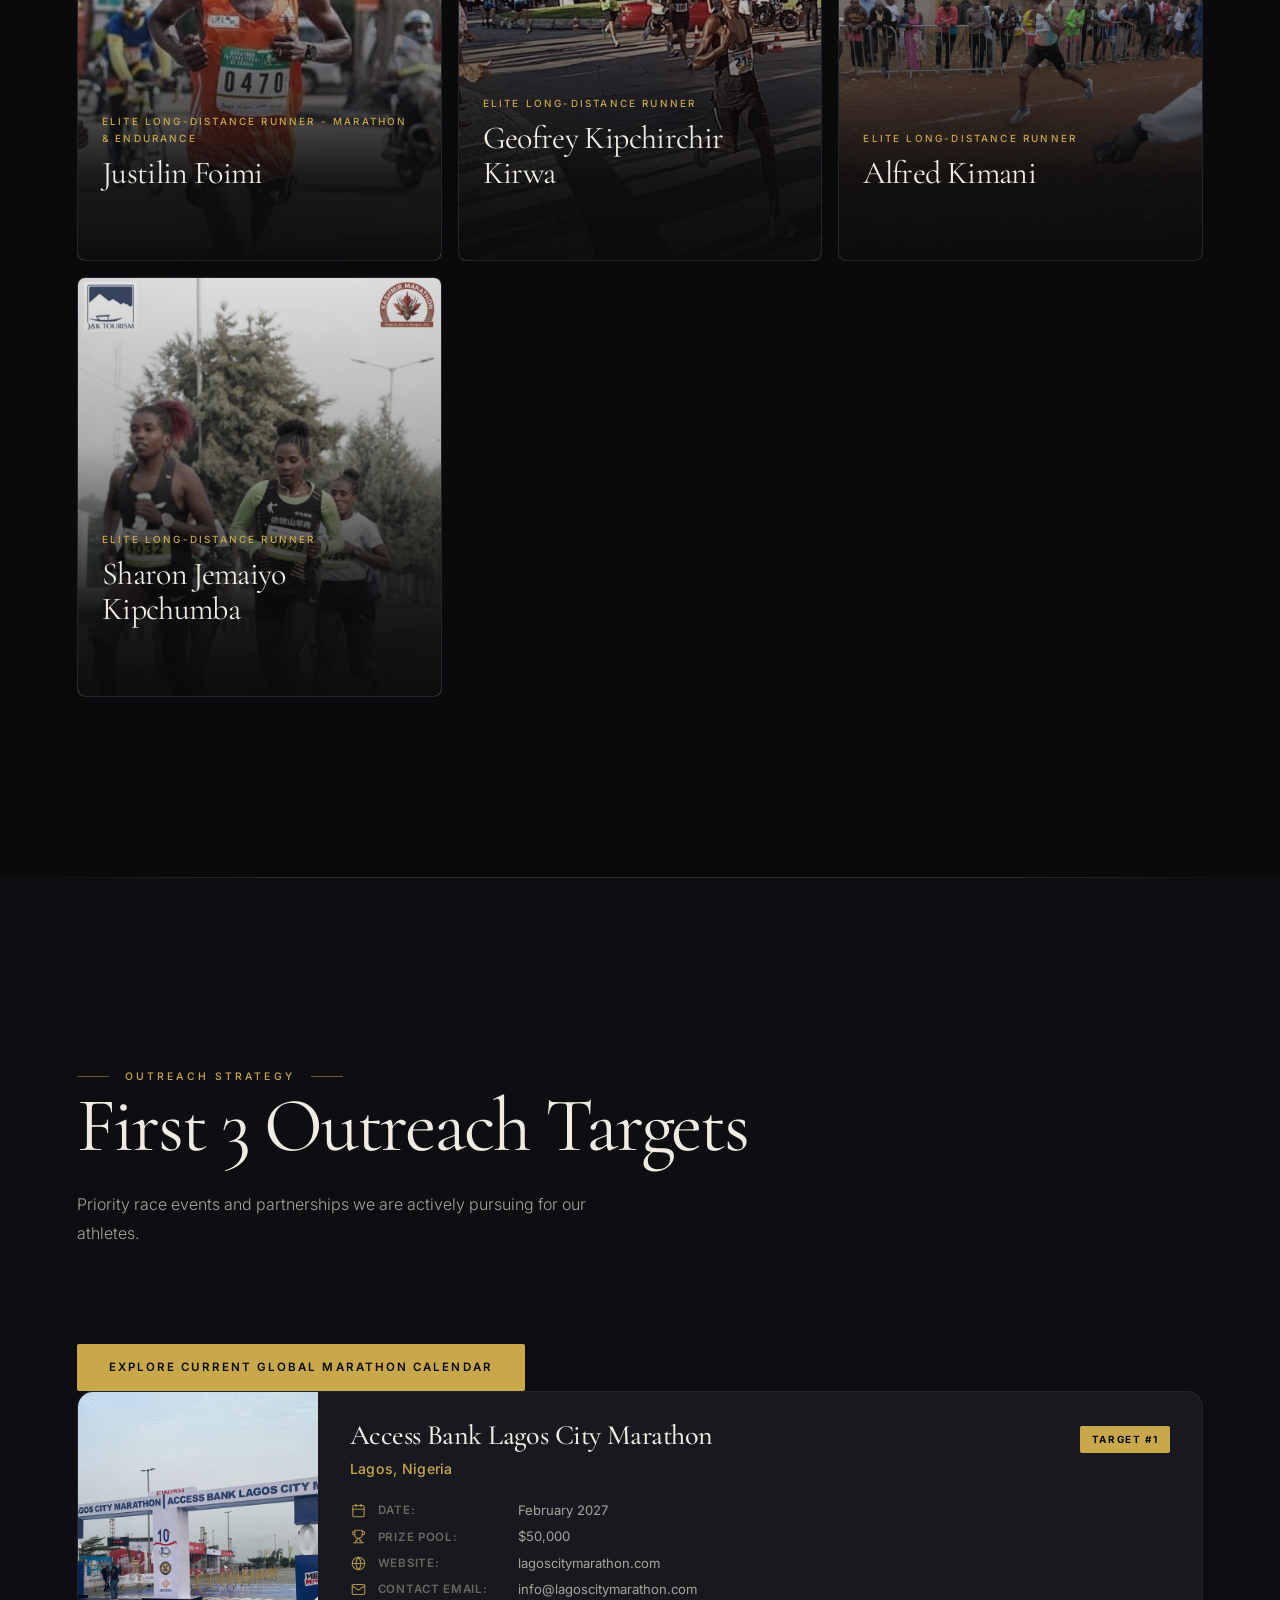
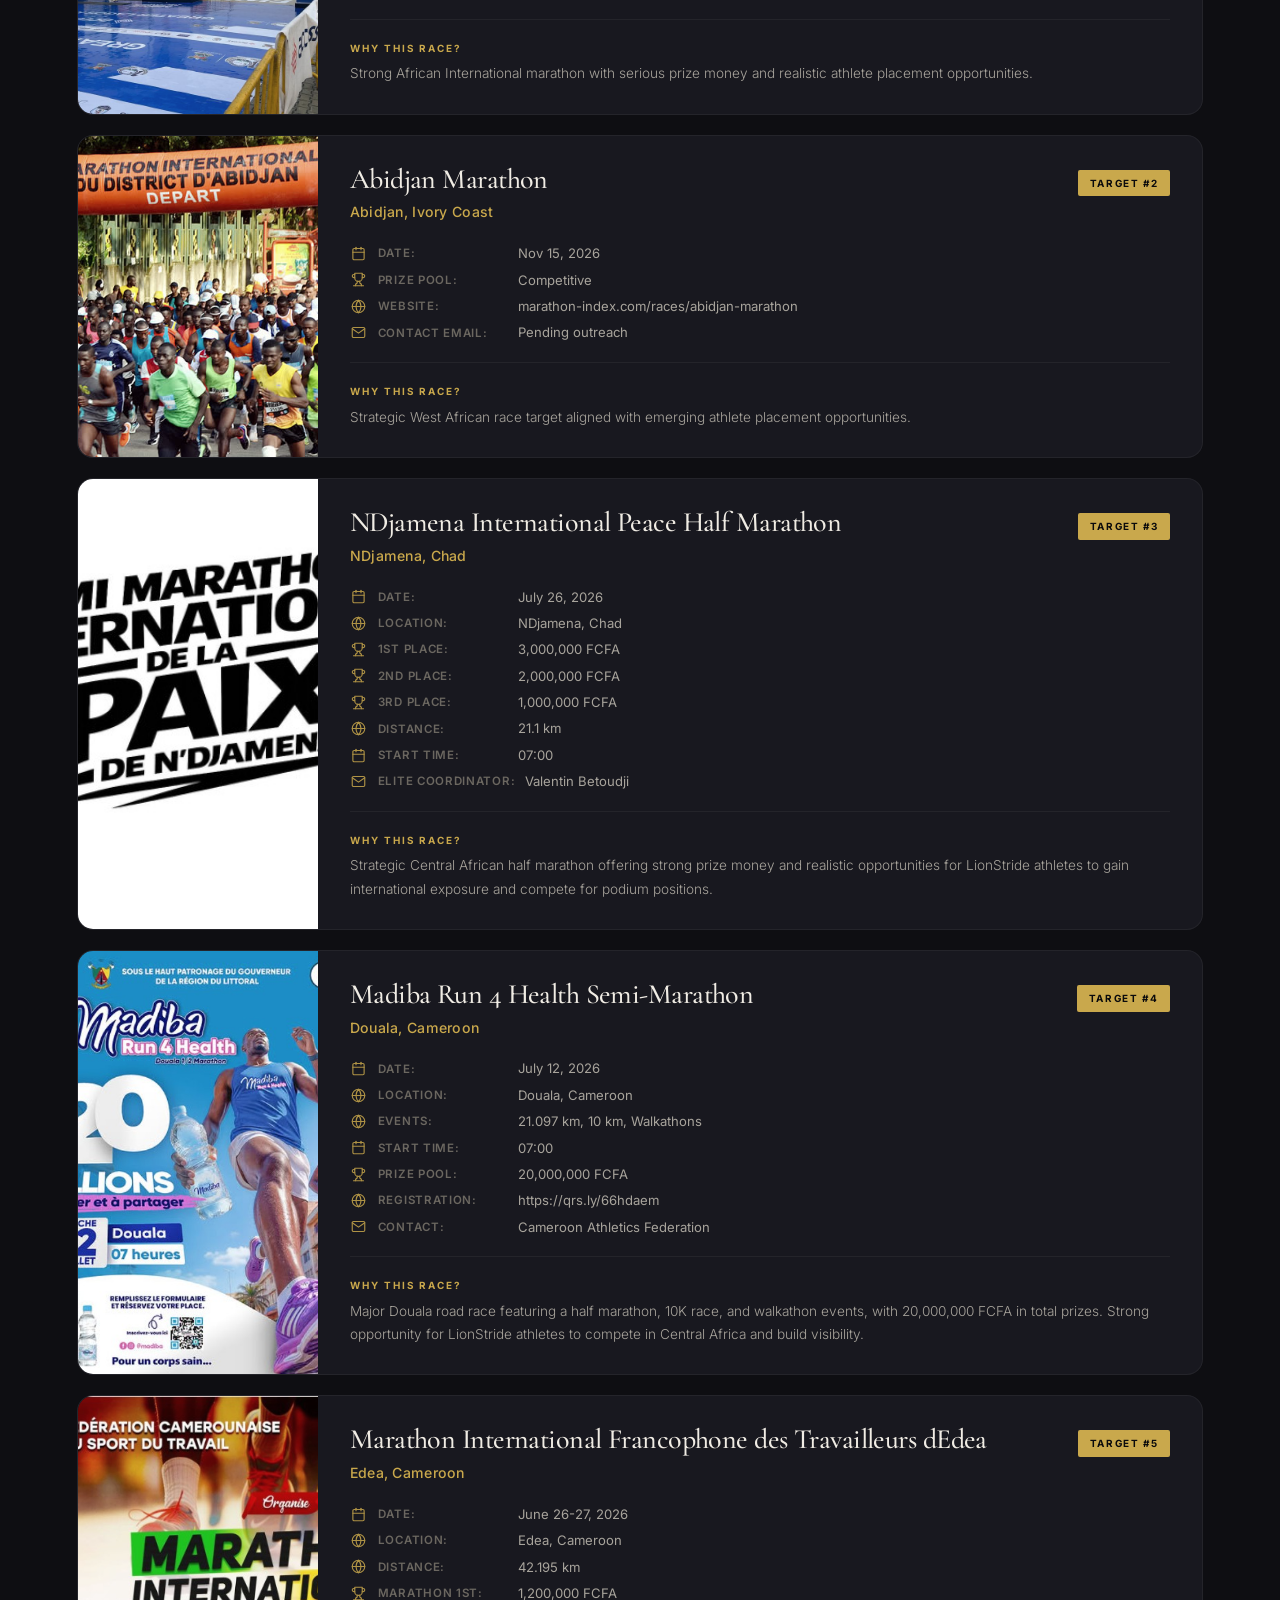
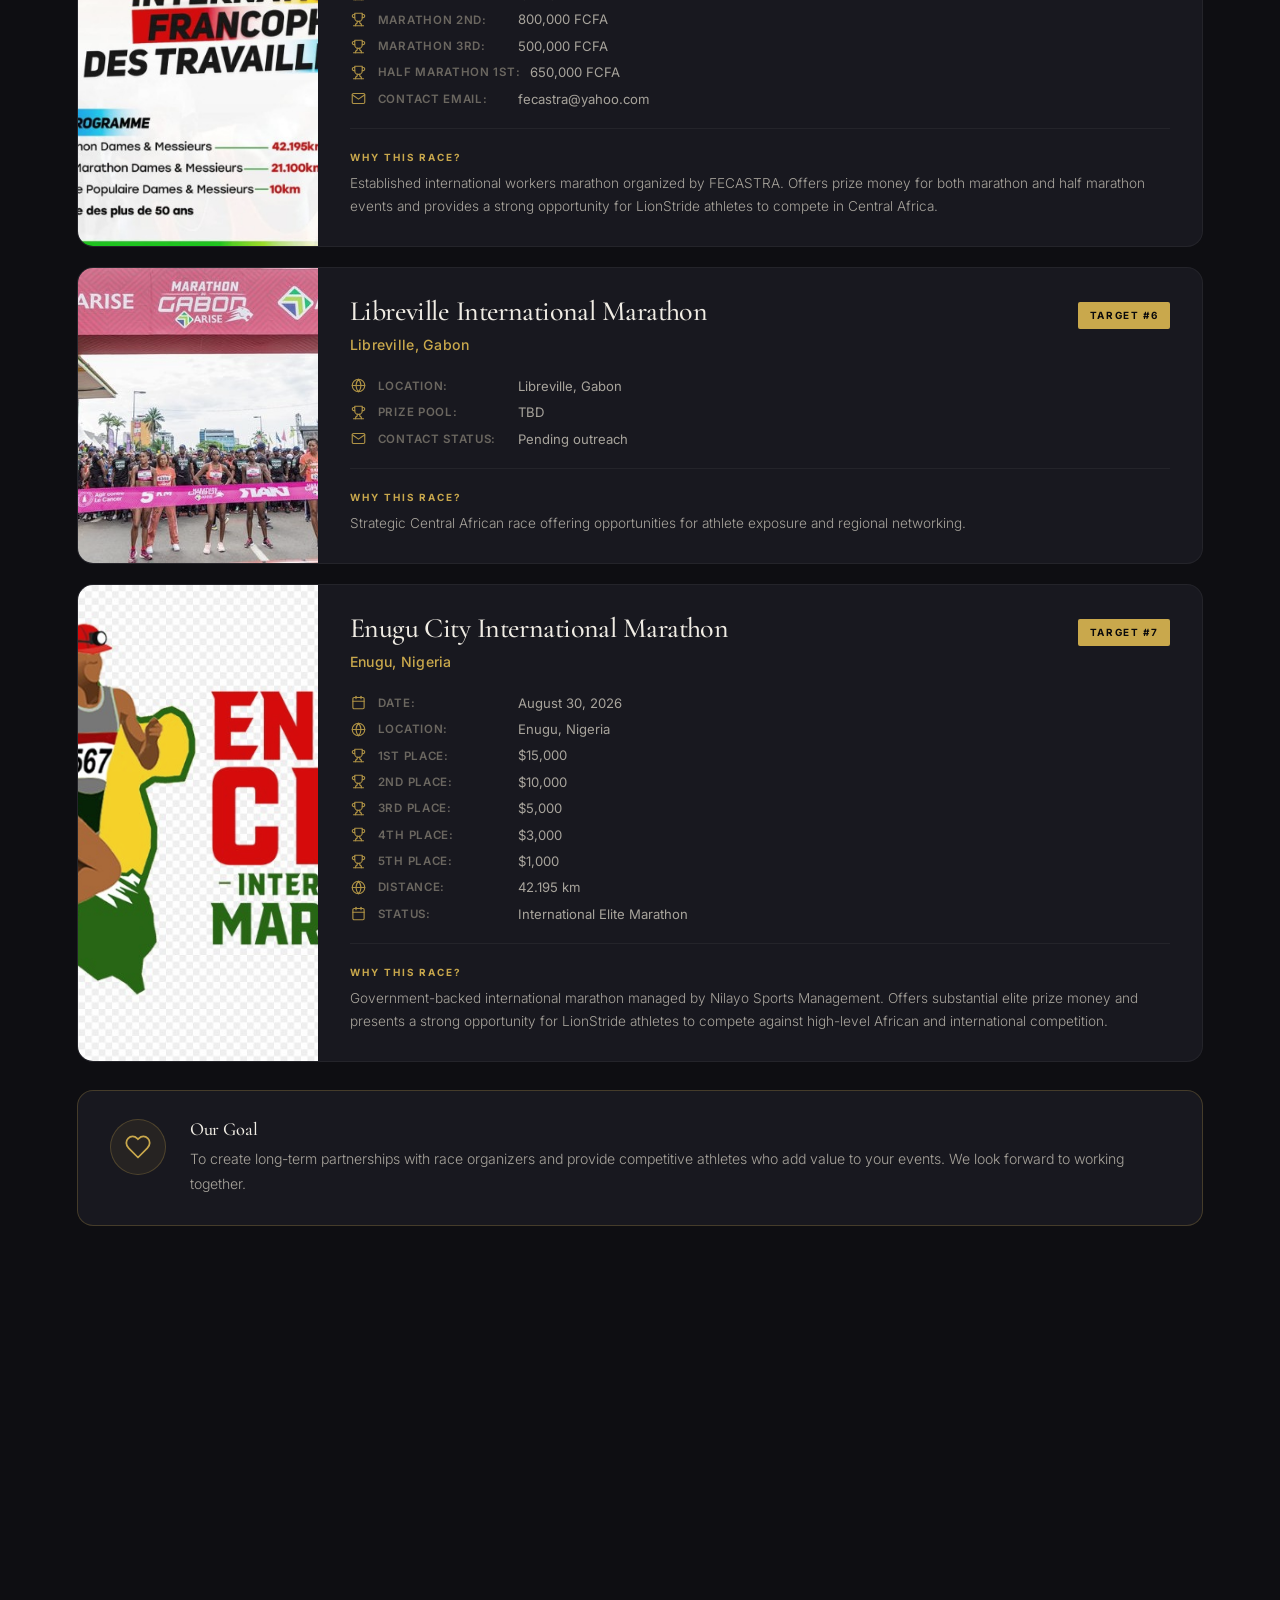
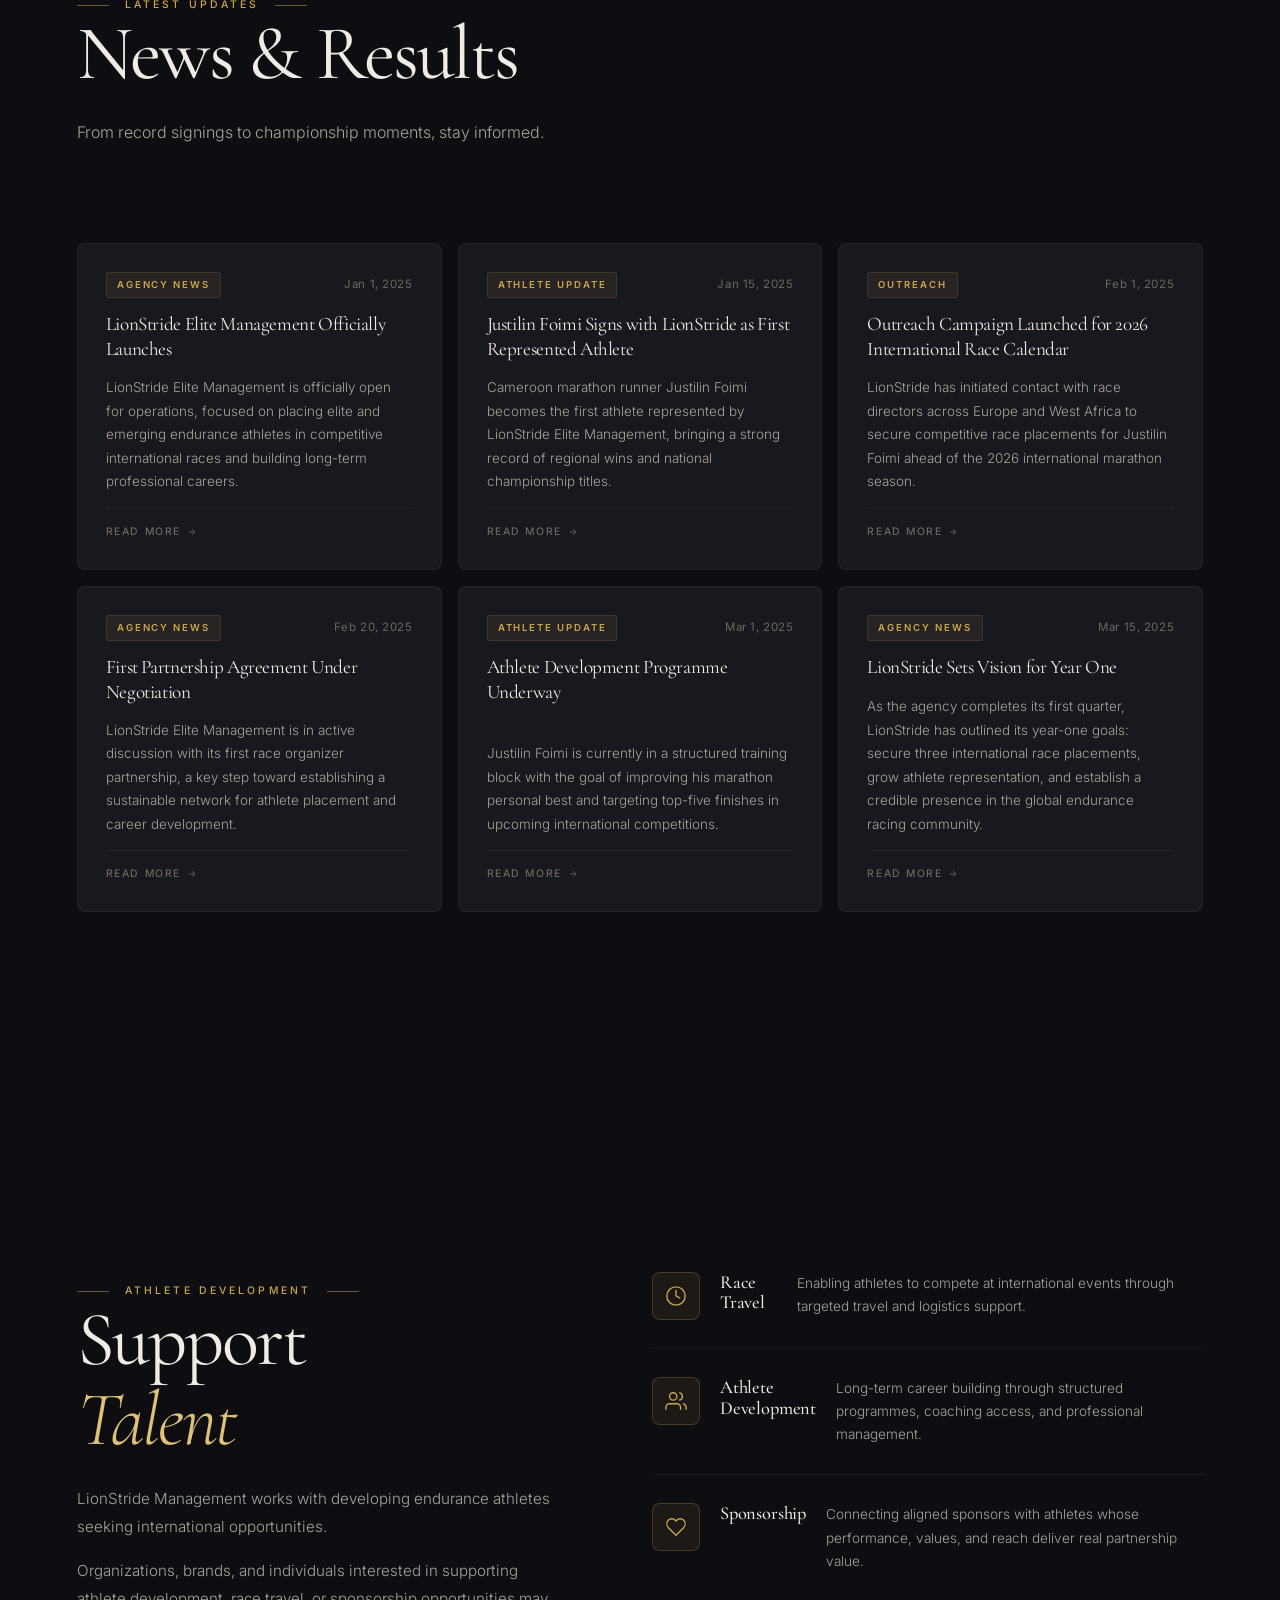
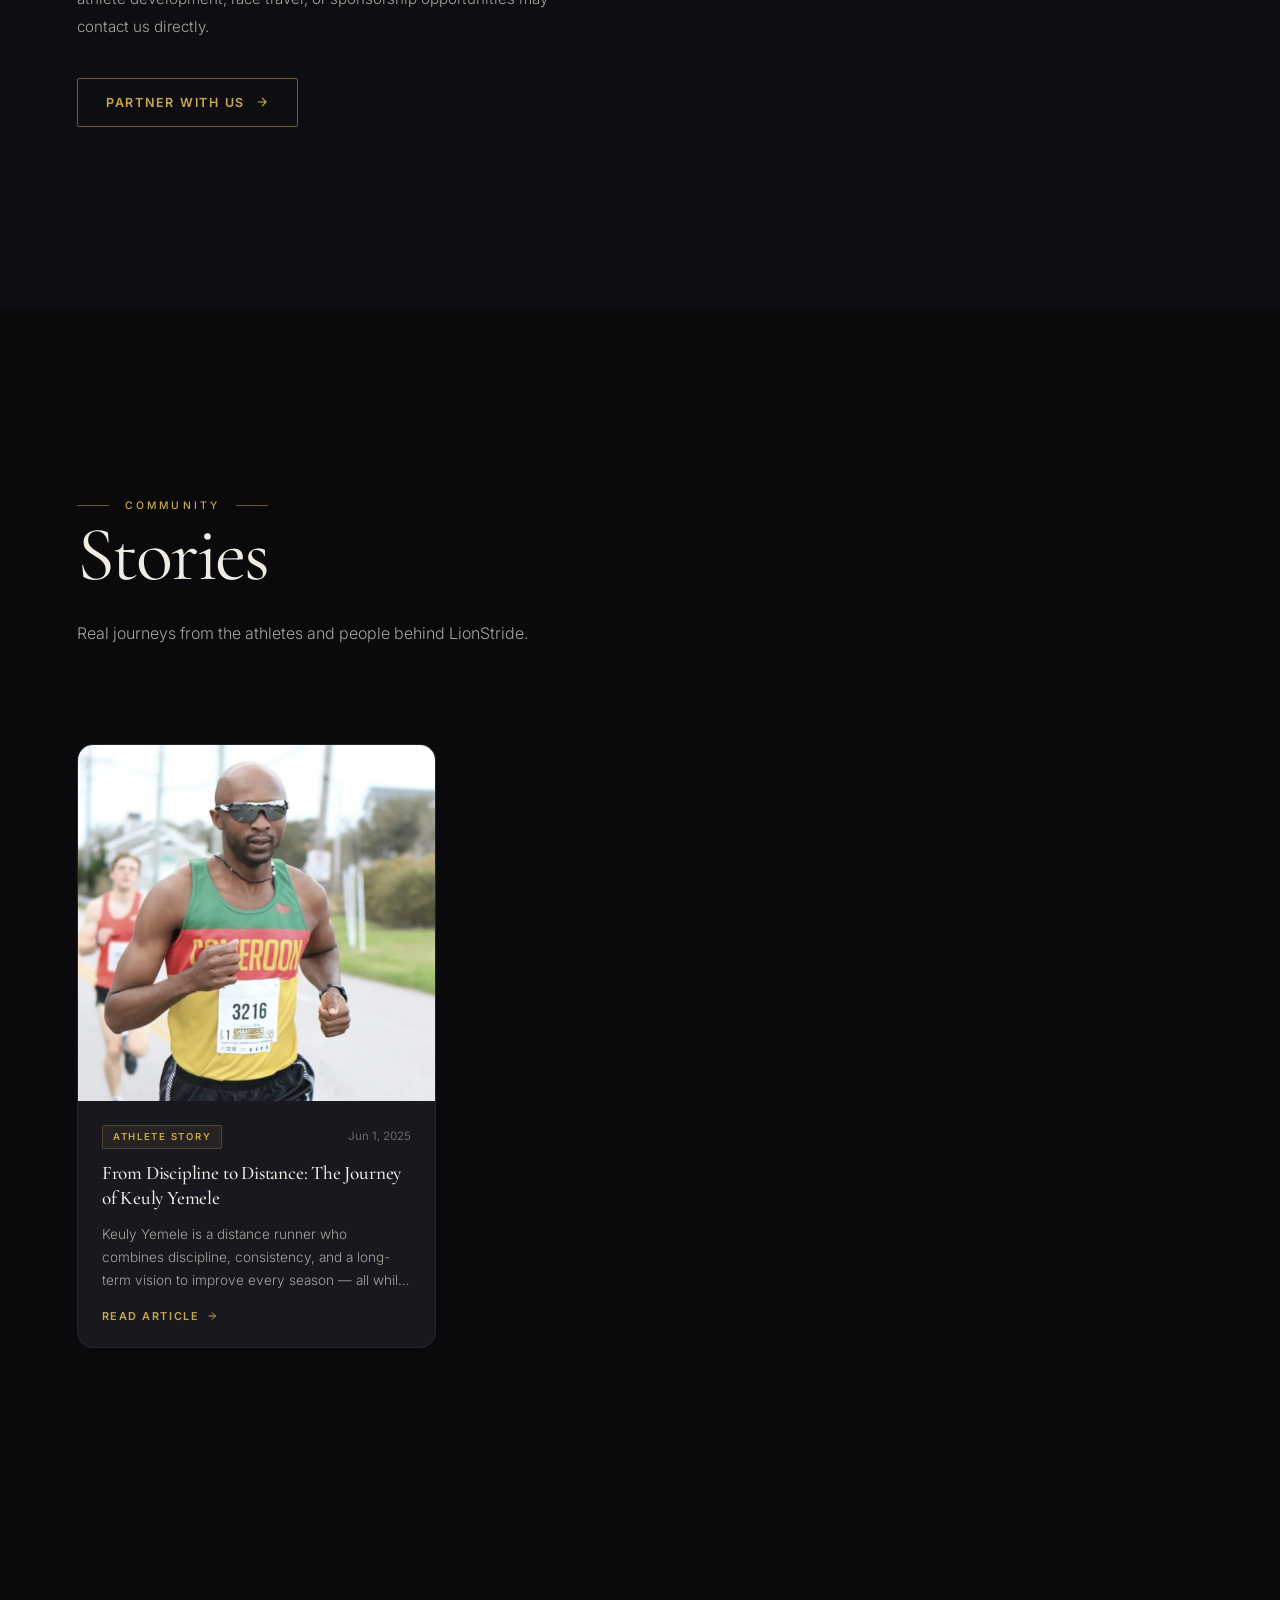
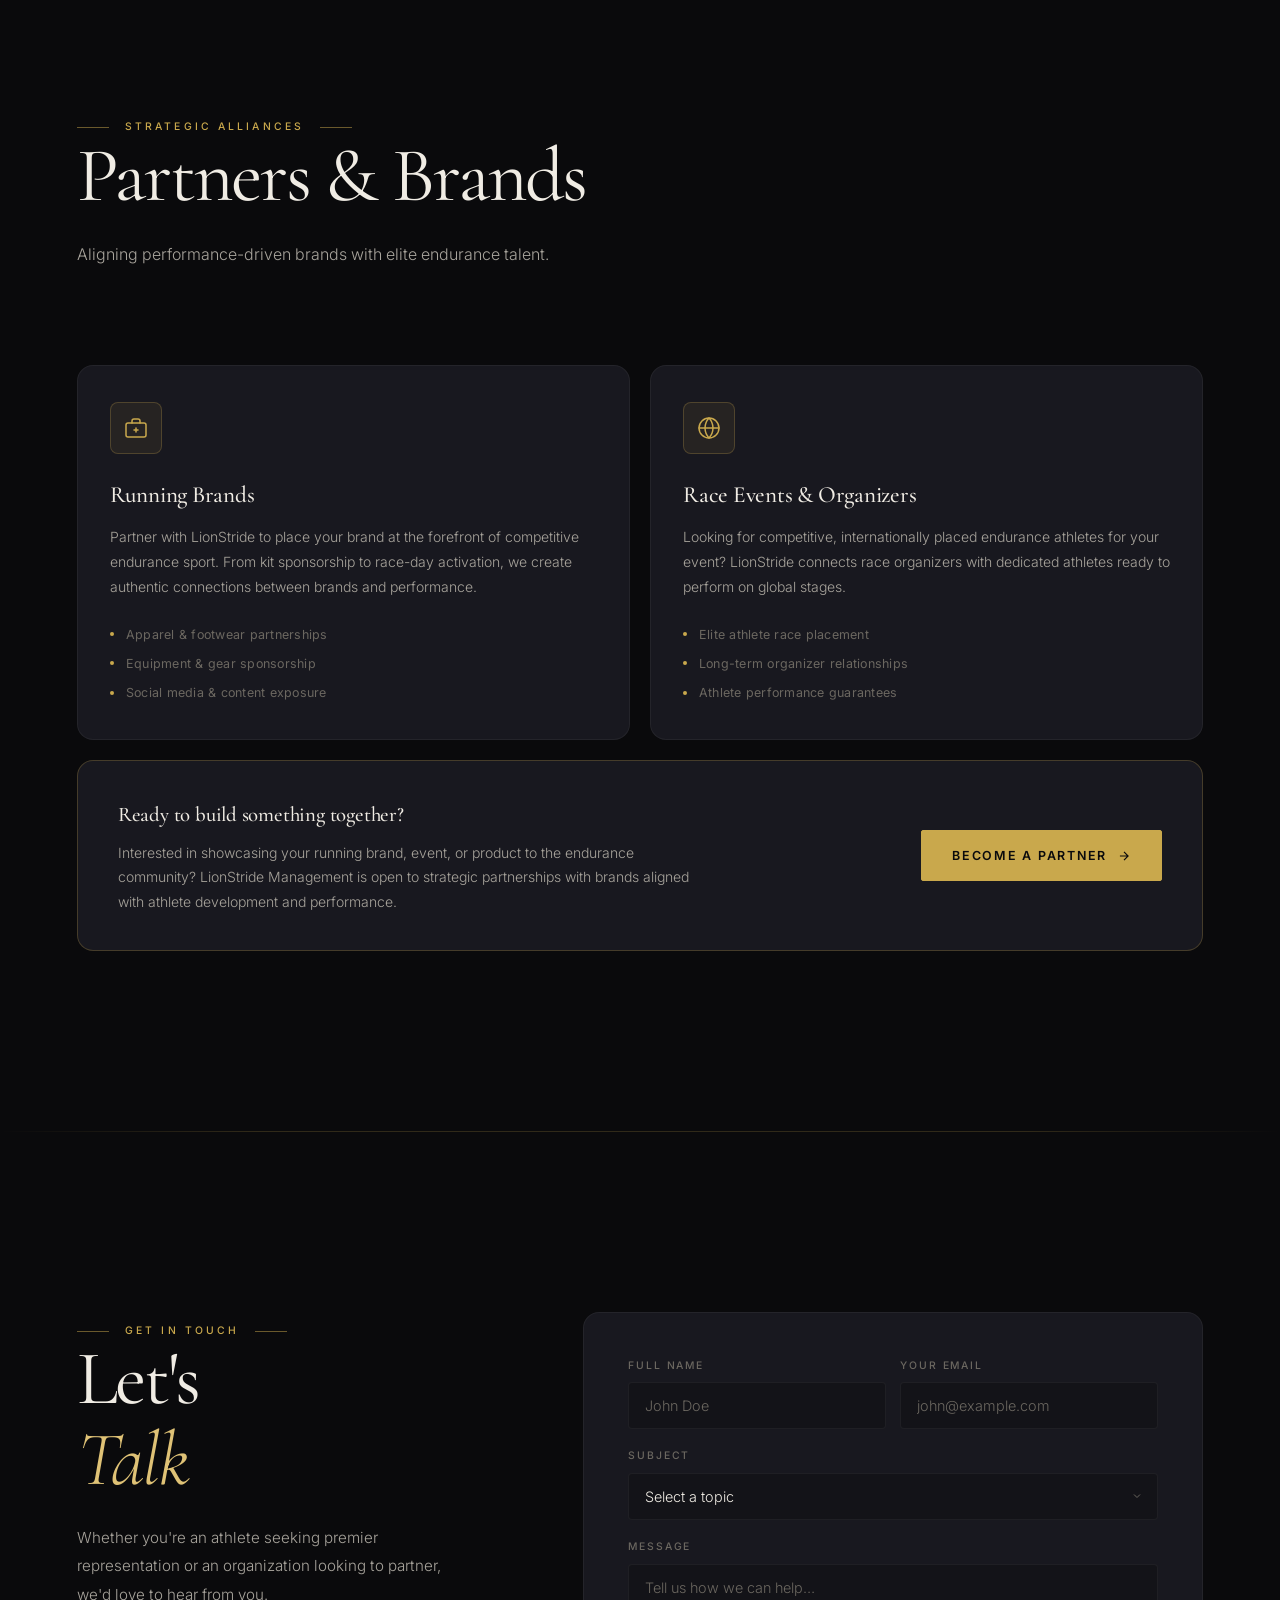
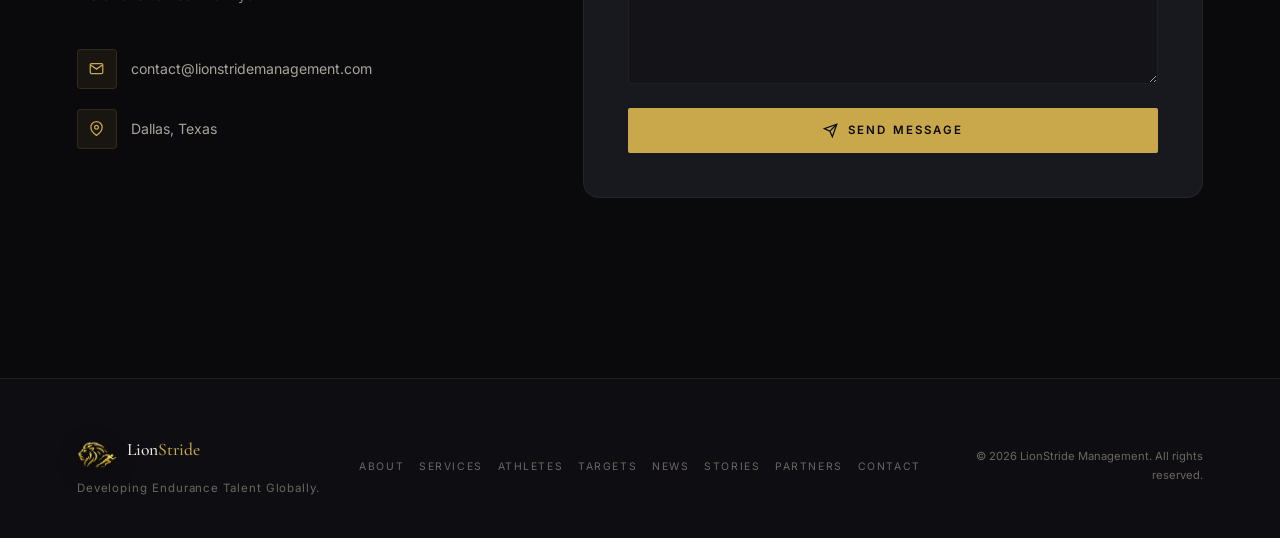
==== commit 277d2ec4: "Fix formatting of lionstride-enhancements.css link" ====
--- a/index.html
+++ b/index.html
@@ -18,10 +18,9 @@
     <link href="https://unpkg.com/aos@2.3.4/dist/aos.css" rel="stylesheet">
 
    <link rel="stylesheet" href="styles.css">
-    <link rel="stylesheet" href="lionstride-enhancements.css" />
+   <link rel="stylesheet" href="lionstride-enhancements.css" />
 </head>
-
-
+    
 <body>
 
     <!-- Skip Link -->
@@ -686,6 +685,7 @@
 })();
 </script>
 <!--End of Tawk.to Script-->
+    <script src="lionstride-enhancements.js"></script>
 </body>
 
 </html>
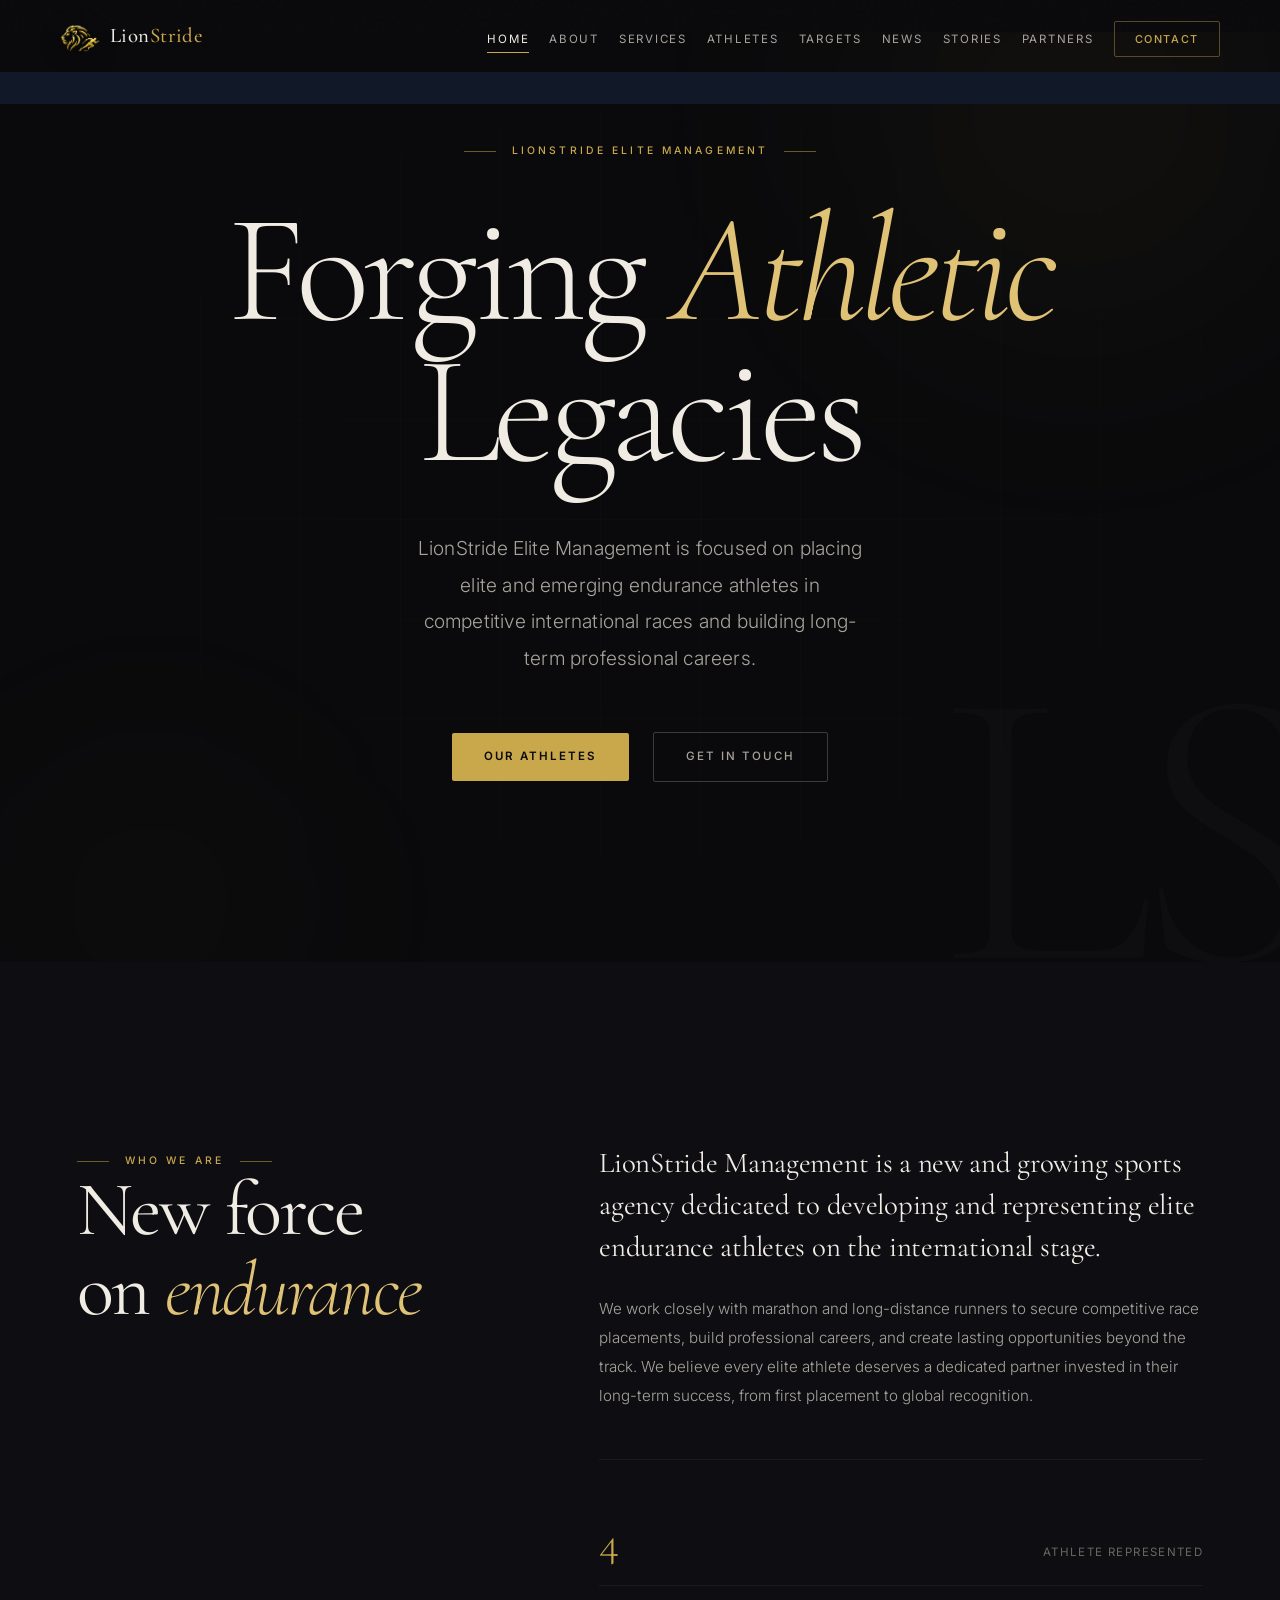
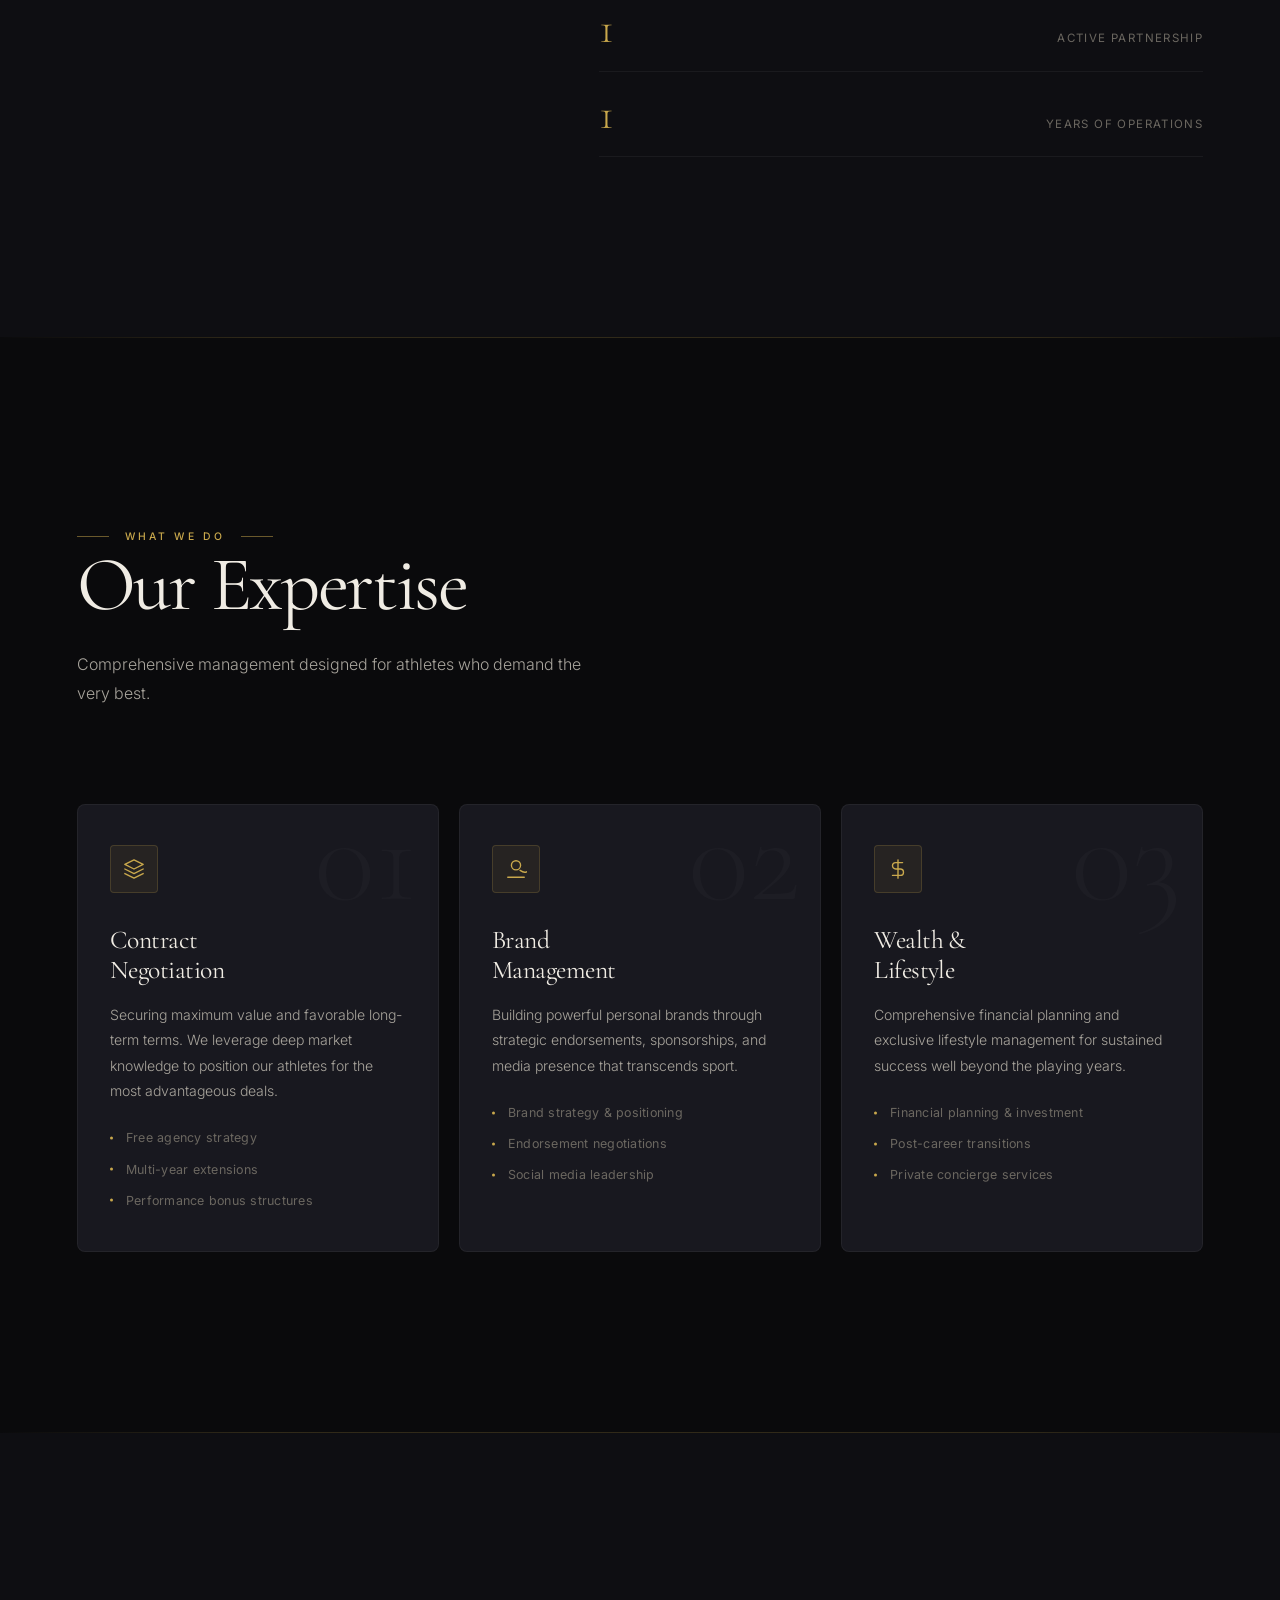
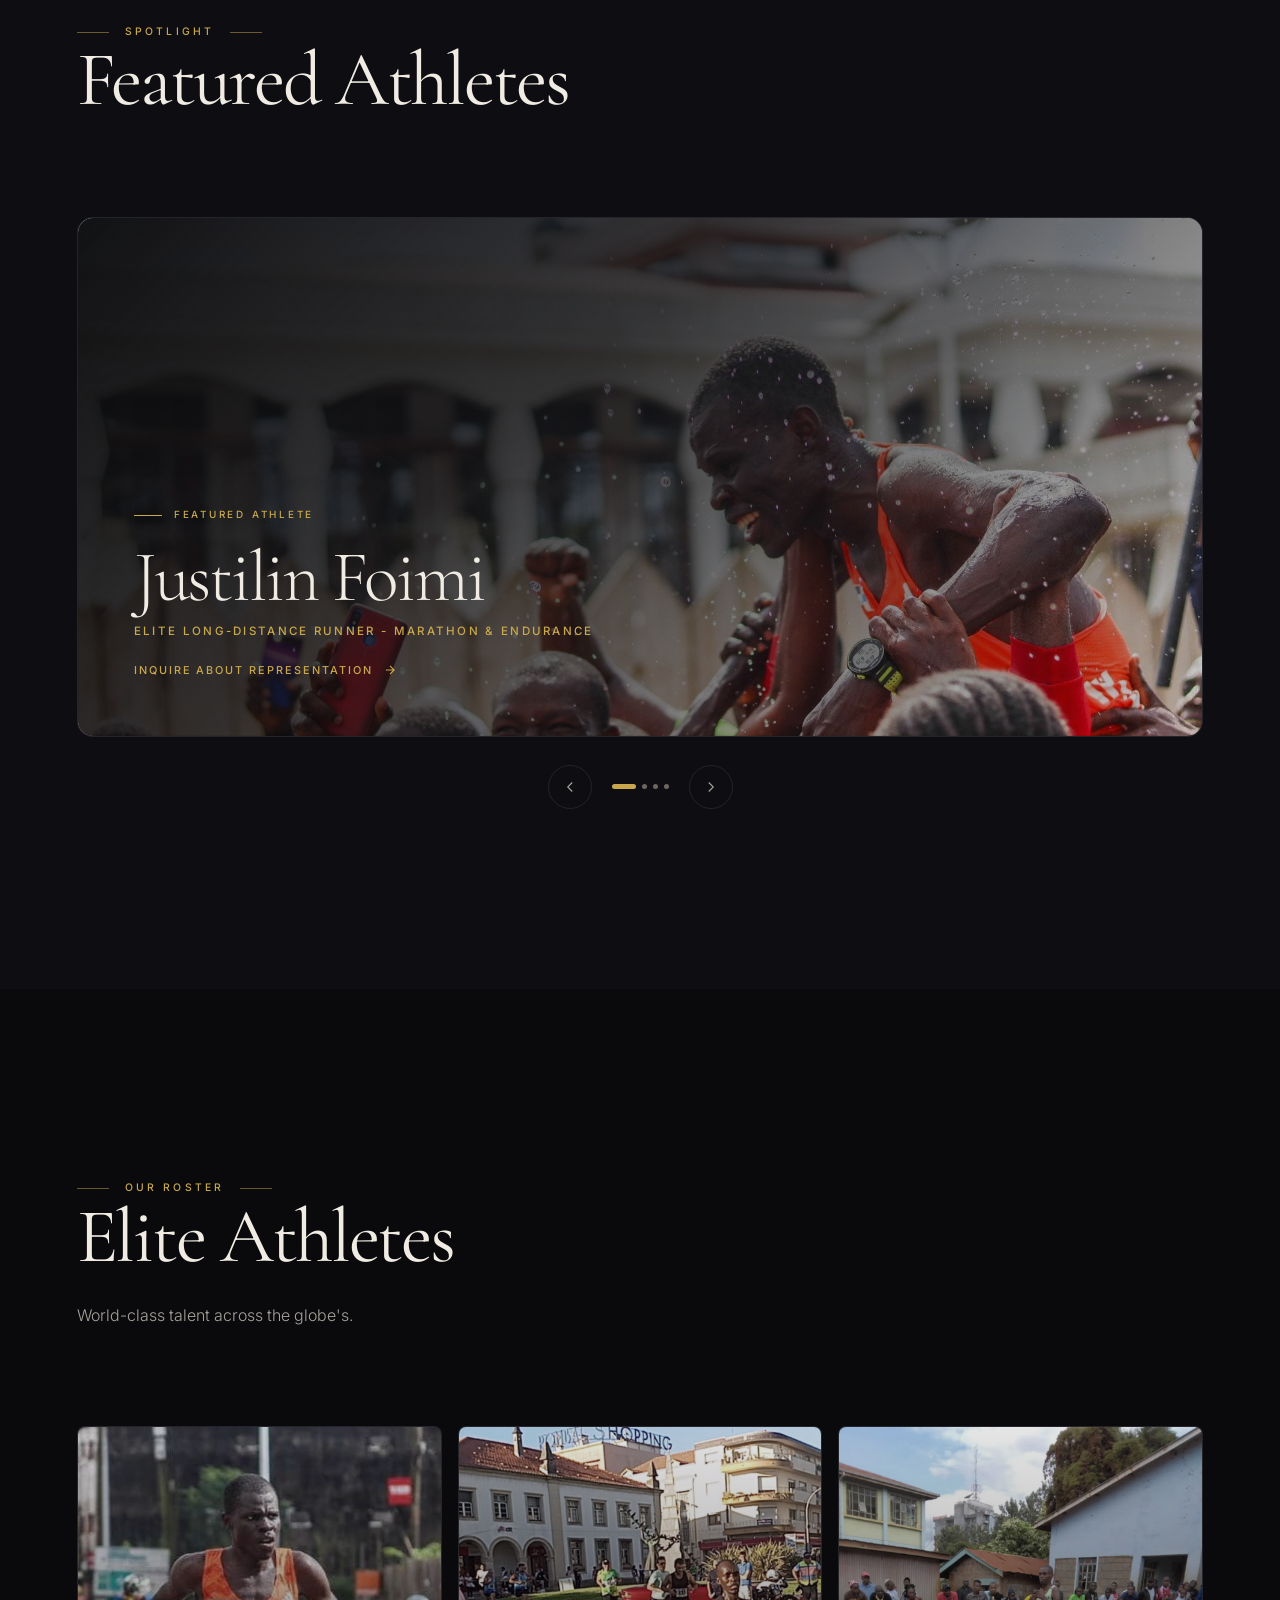
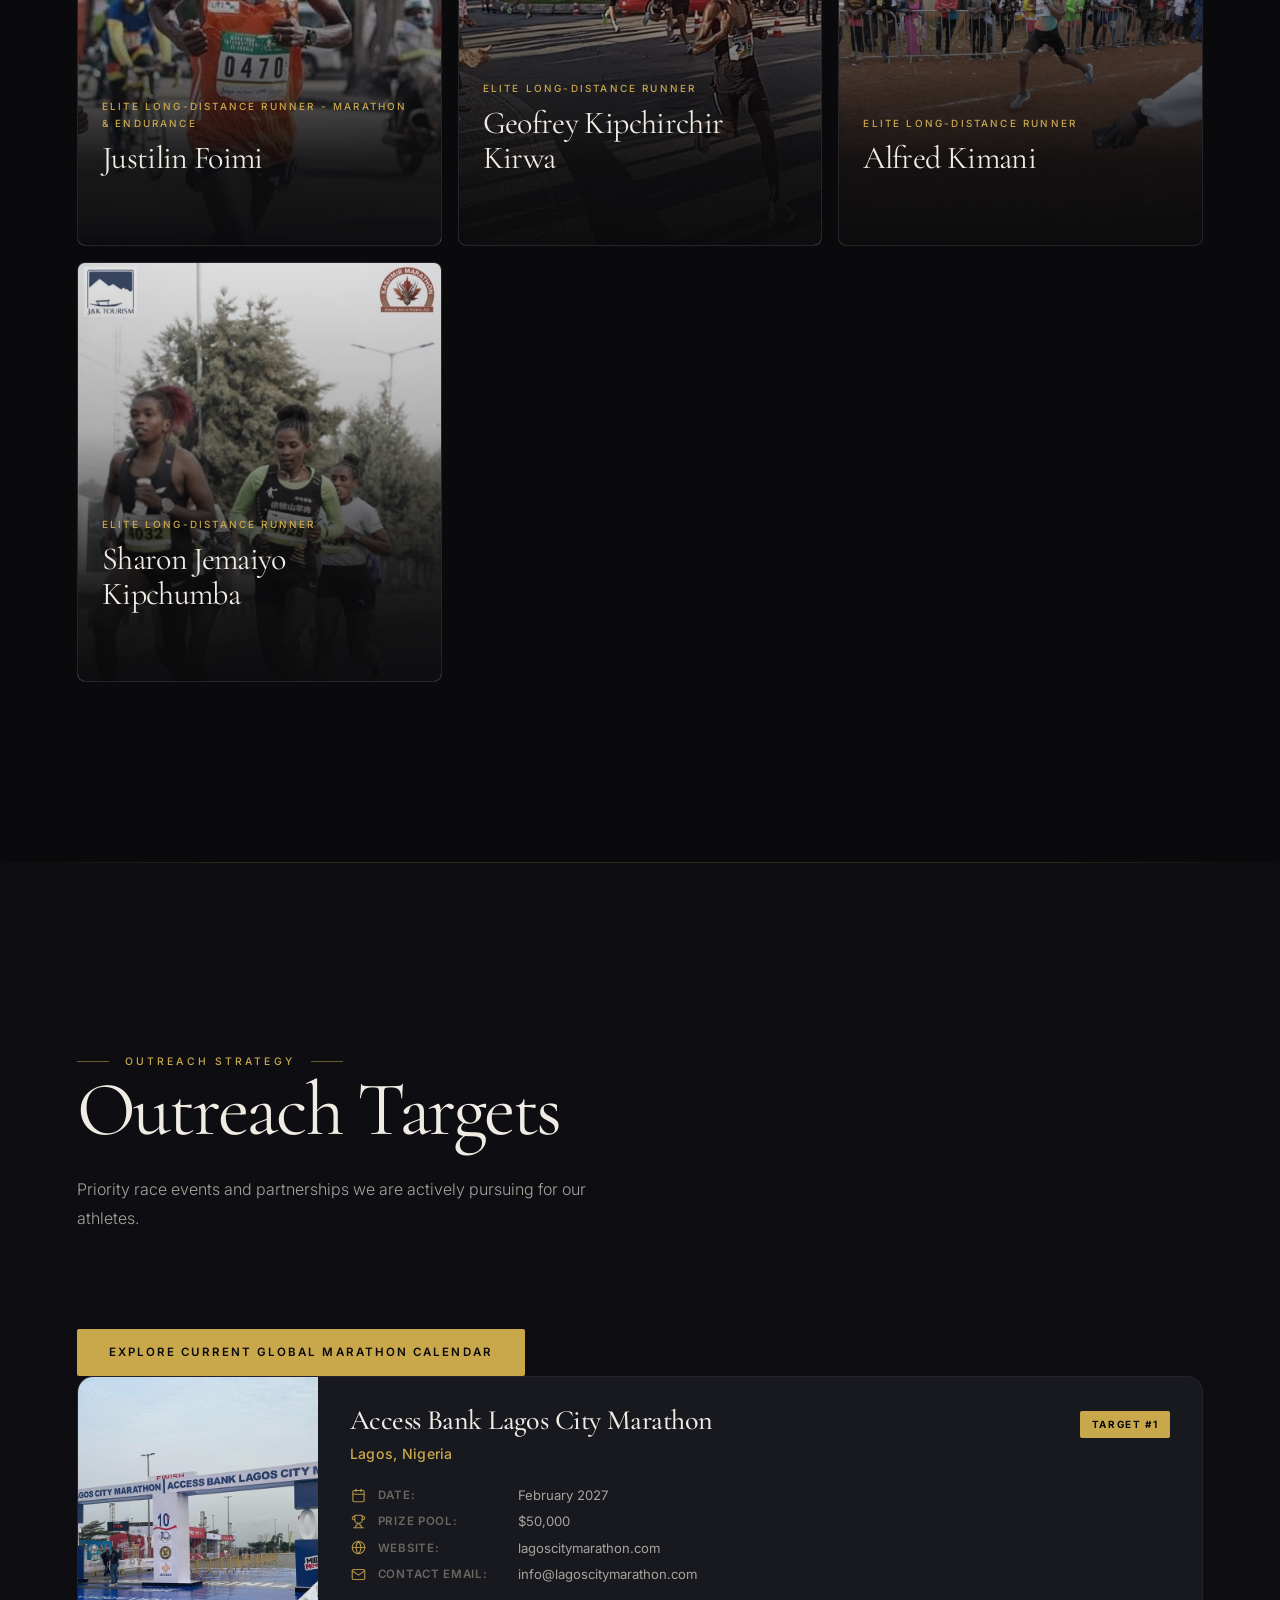
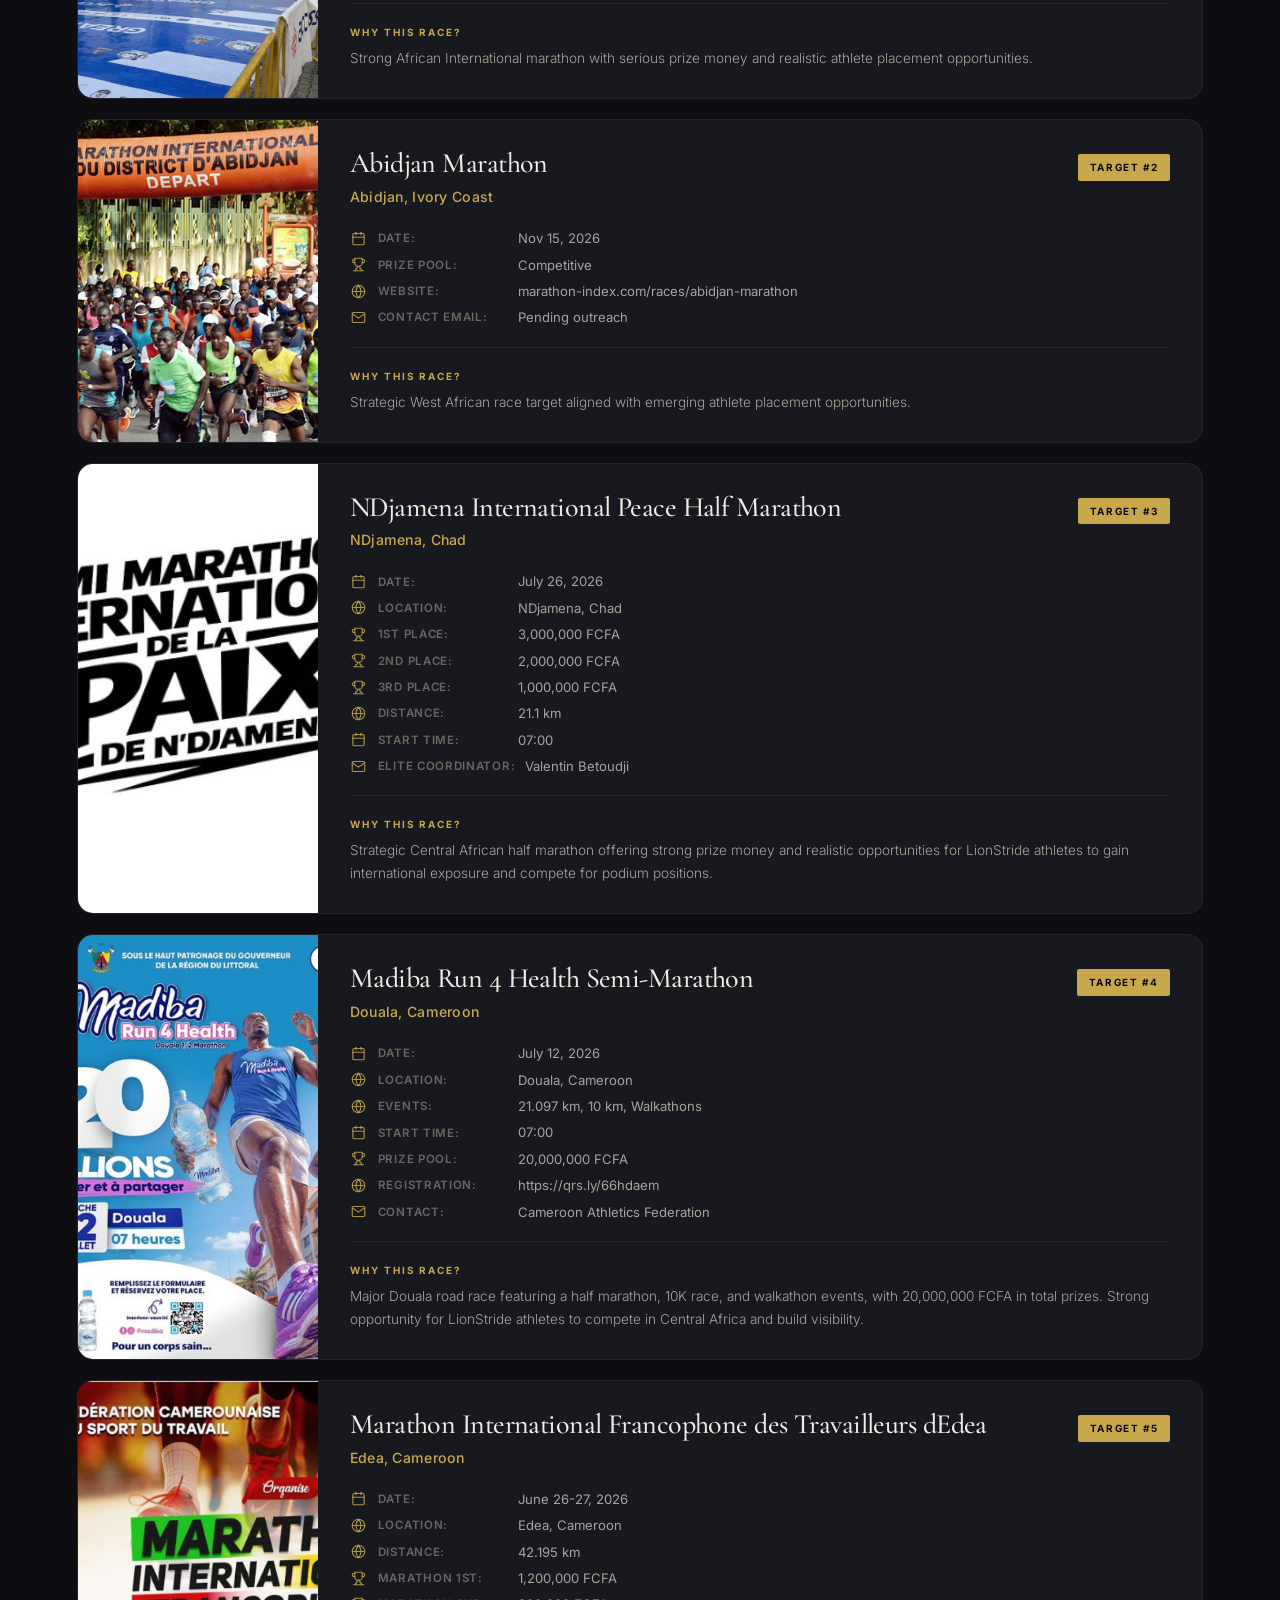
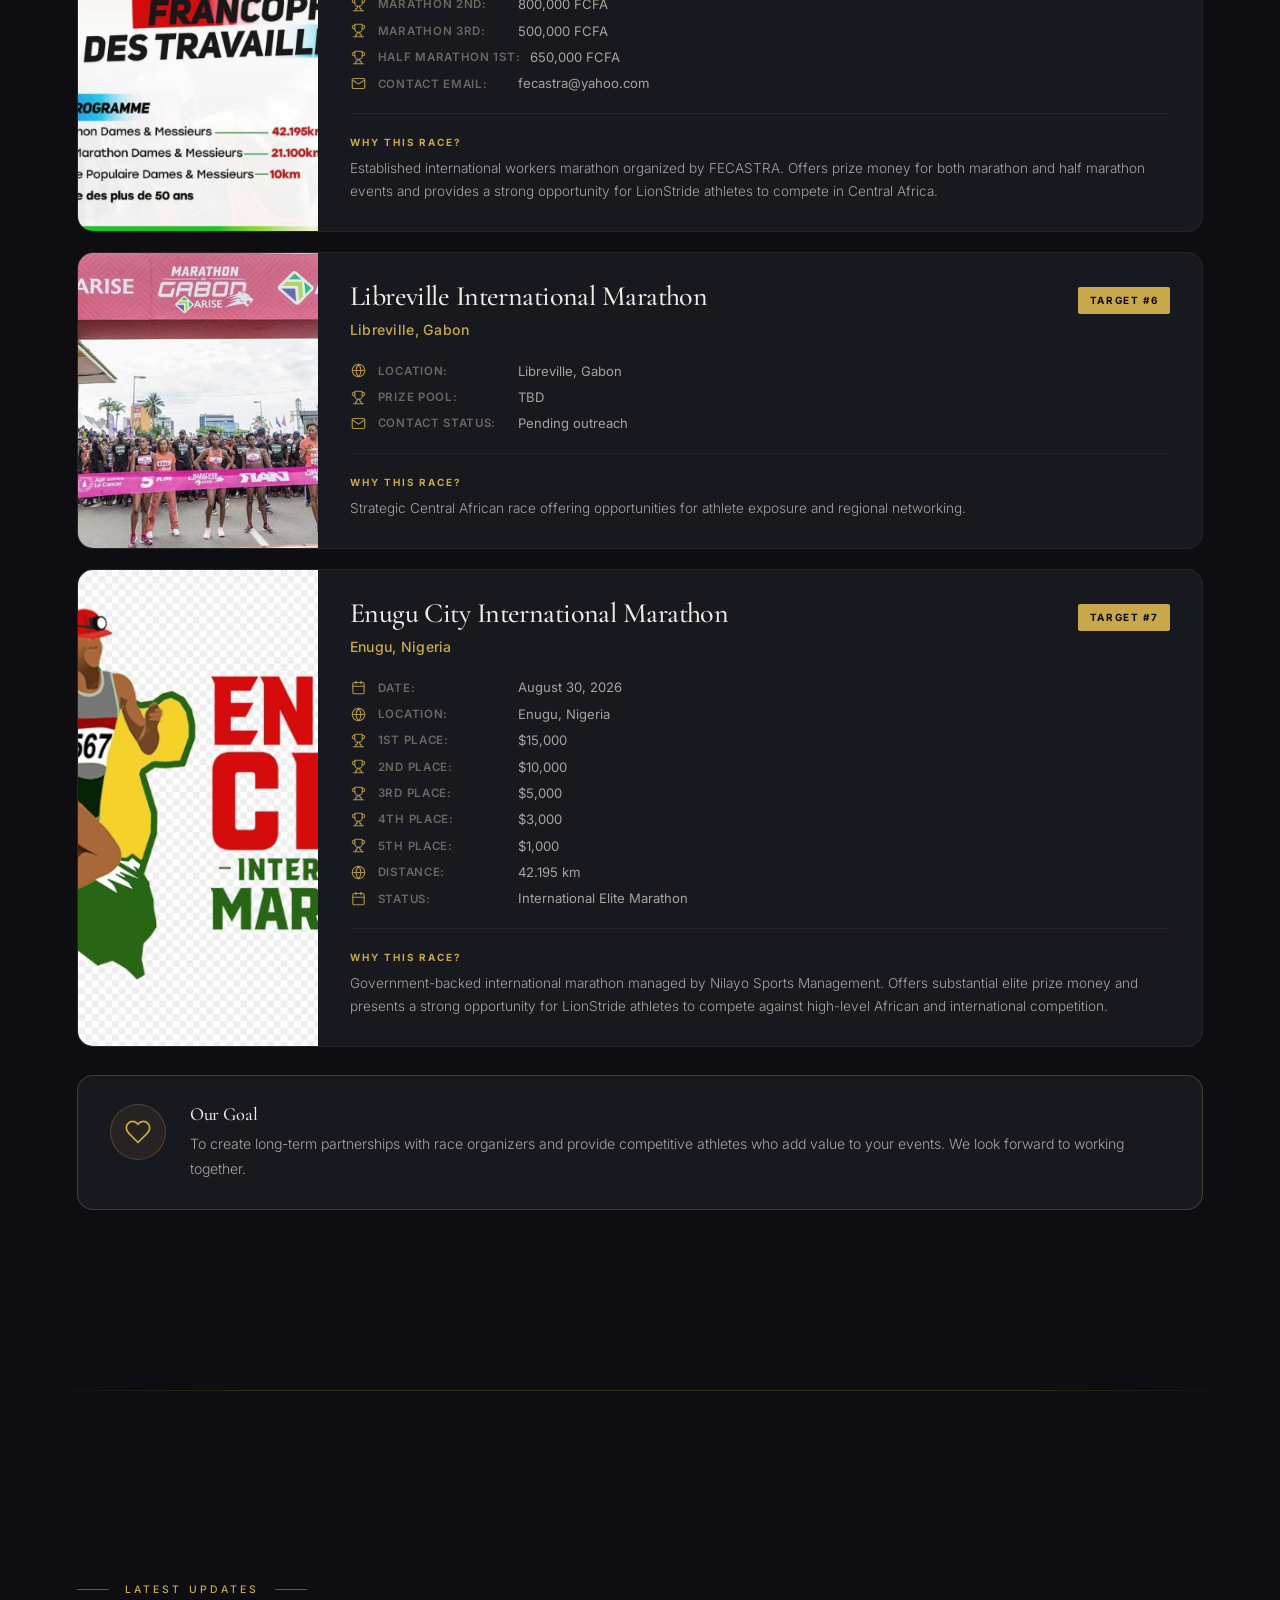
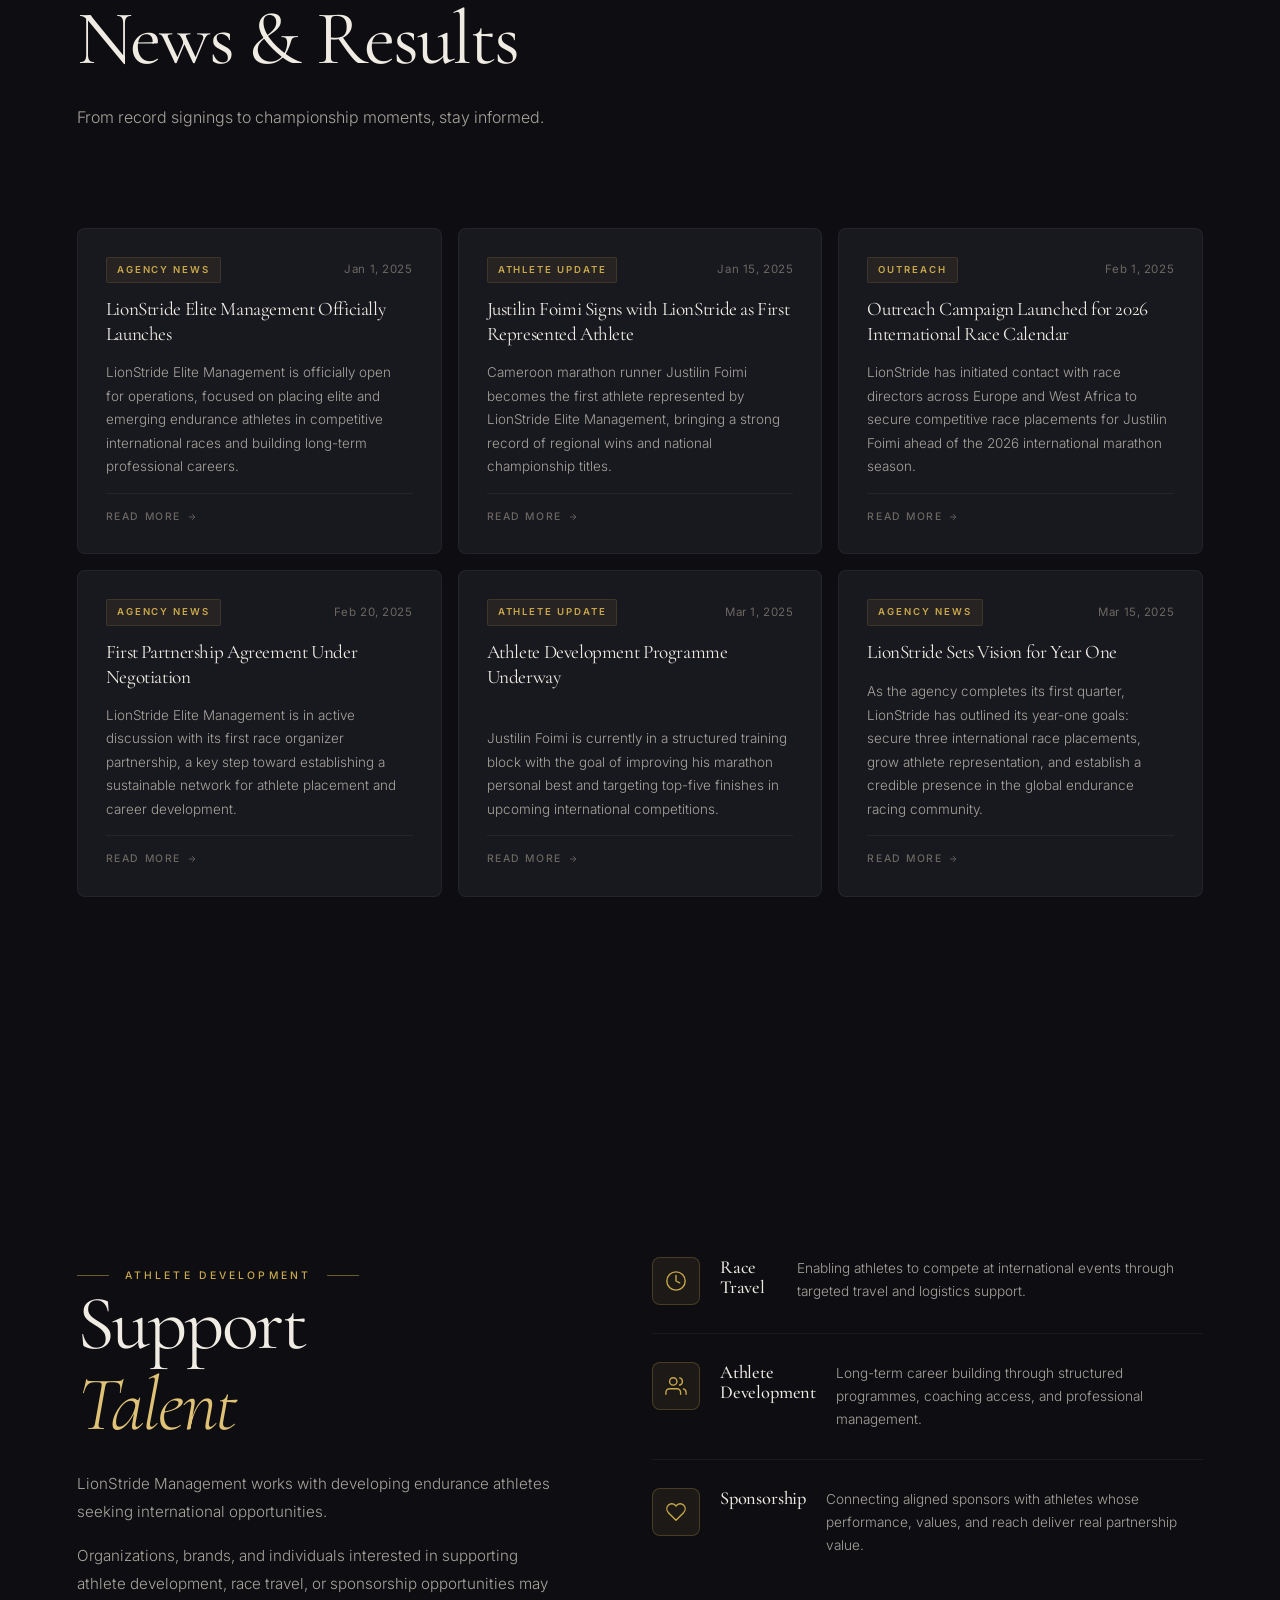
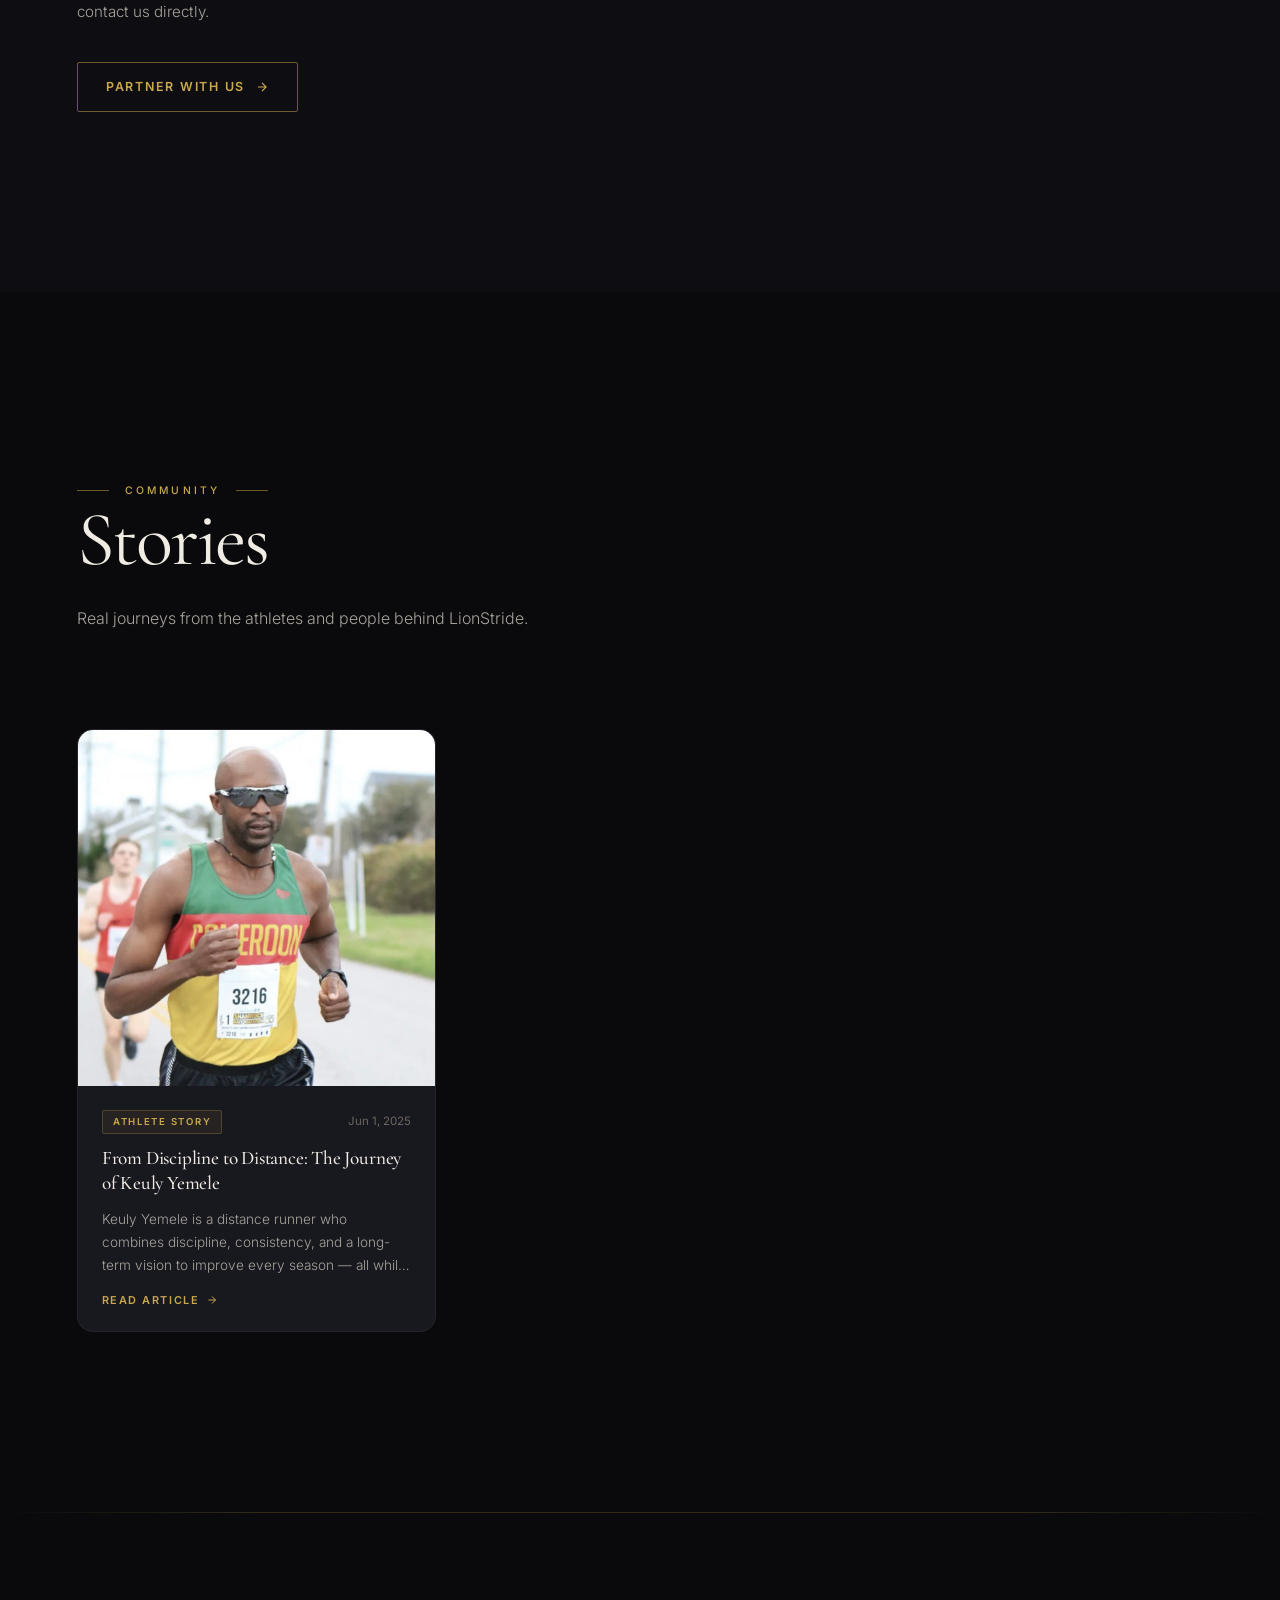
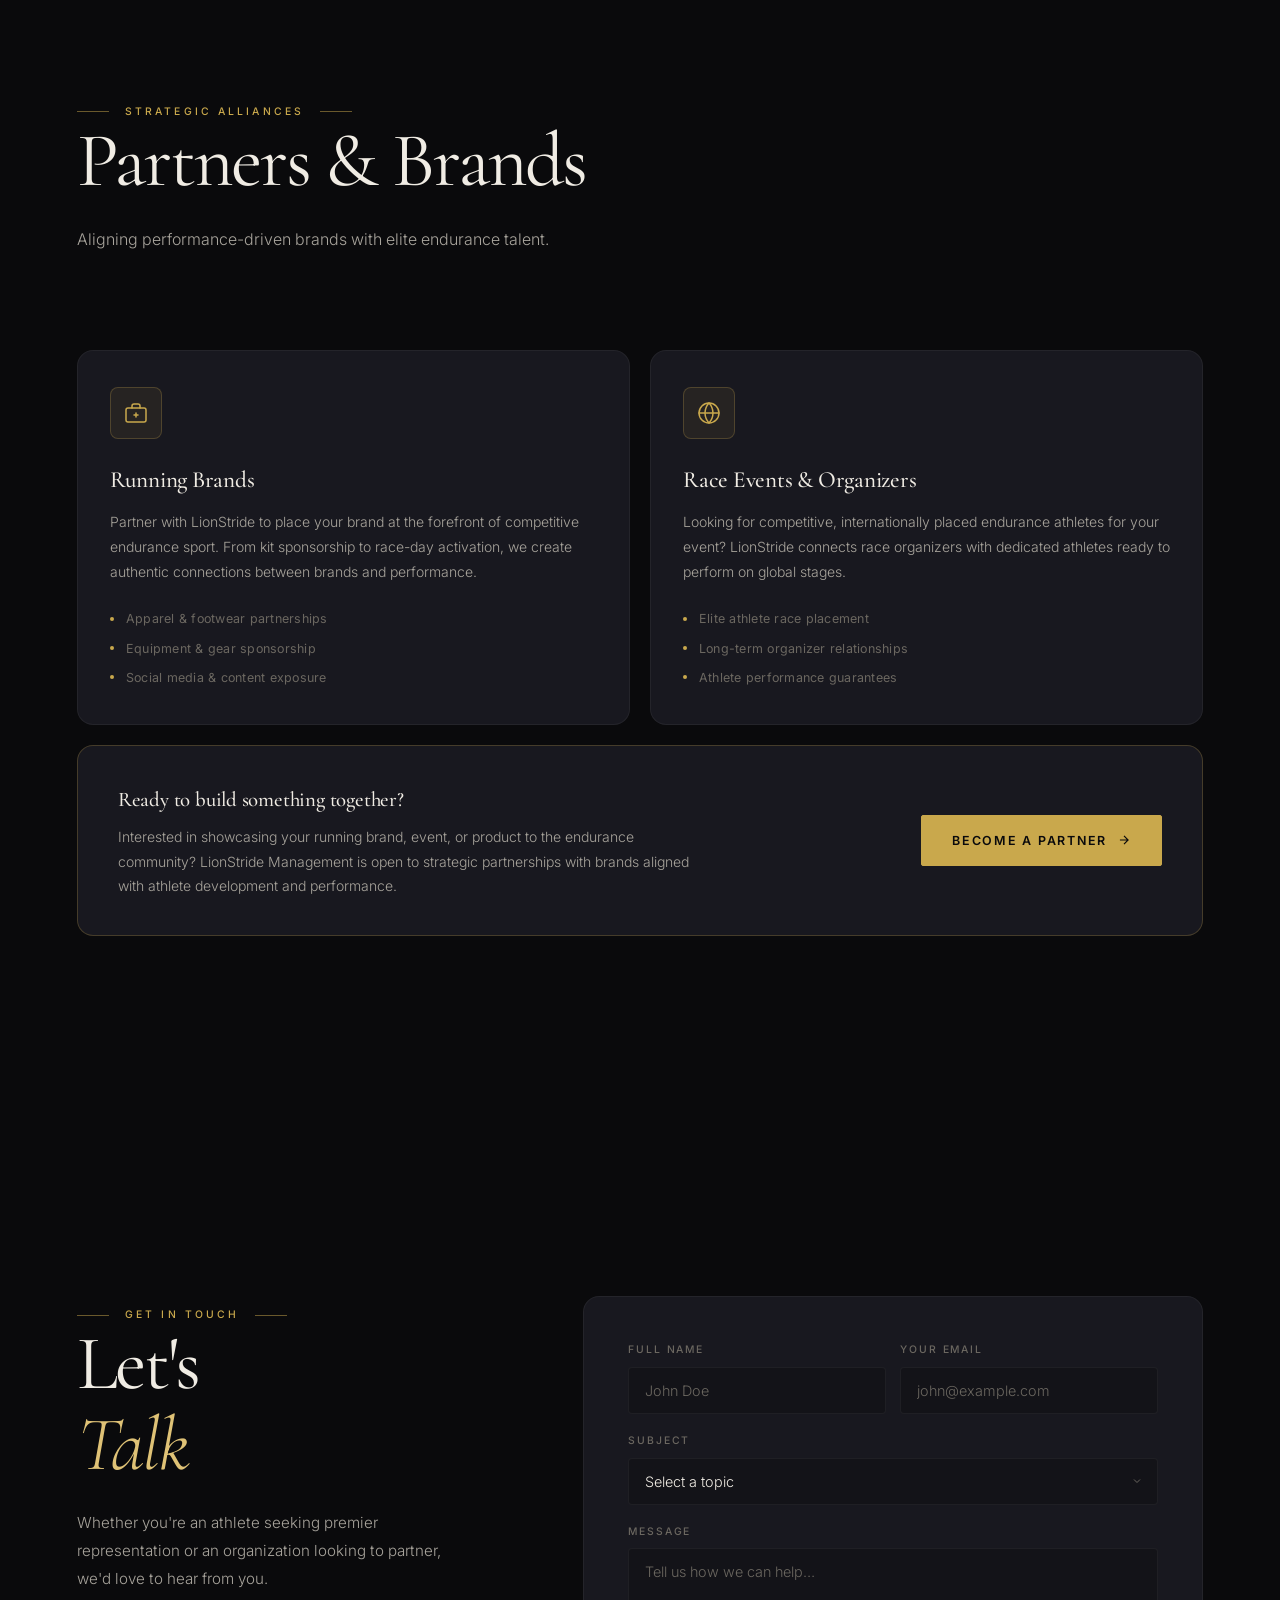
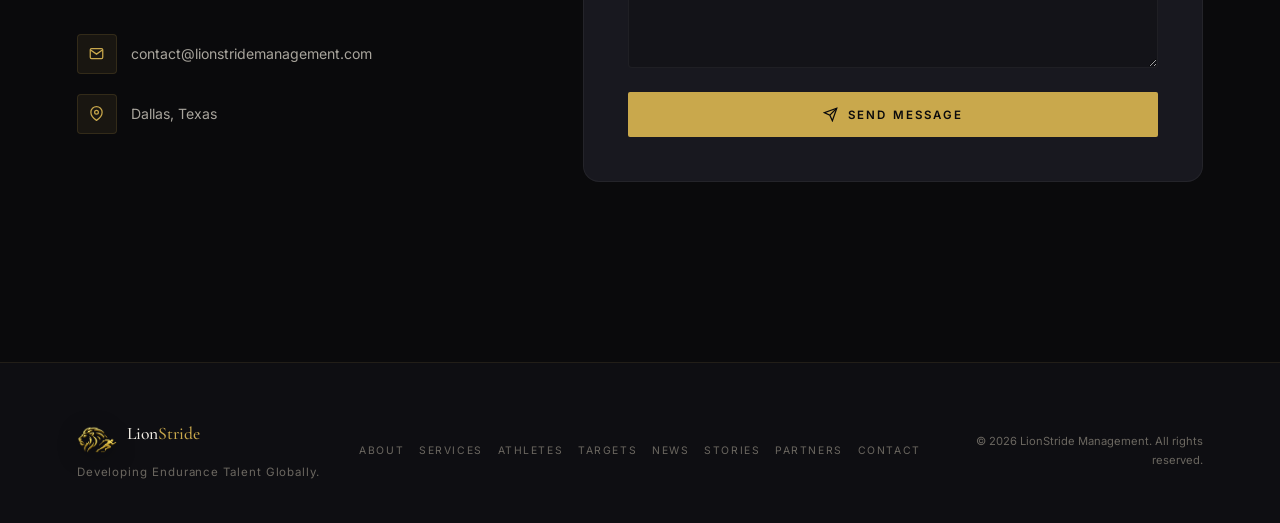
==== commit 34128246: "Update section heading for outreach targets" ====
--- a/index.html
+++ b/index.html
@@ -283,7 +283,7 @@
             <div class="section-inner">
                 <div class="section-header" data-aos="fade-up">
                     <div class="eyebrow">Outreach Strategy</div>
-                    <h2 class="section-heading" id="targets-heading">First 3 Outreach Targets</h2>
+                    <h2 class="section-heading" id="targets-heading">Outreach Targets</h2>
                     <p class="section-sub">Priority race events and partnerships we are actively pursuing for our athletes.</p>
                 </div>
                 <div class="calendar-link" data-aos="fade-up" data-aos-delay="100">
--- a/lionstride-enhancements.css
+++ b/lionstride-enhancements.css
@@ -1,29 +1,50 @@
+/* =====================================================
+   LIONSTRIDE NEWS TICKER
+   ===================================================== */
+
 .lionstride-ticker {
   width: 100%;
+  height: 32px;
   overflow: hidden;
   background: #111827;
   color: #d4af37;
-  padding: 10px 0;
+  font-size: 16px;
   font-weight: 700;
   white-space: nowrap;
-  position: relative;
-  z-index: 9999;
+
+  position: fixed;
+  top: 72px; /* sits BELOW the header */
+  left: 0;
+  z-index: 9998;
+
+  display: flex;
+  align-items: center;
 }
 
 .lionstride-ticker-track {
   display: inline-flex;
-  gap: 70px;
-  animation: lionstrideTickerMove 35s linear infinite;
+  gap: 80px;
+  animation: lionstrideTickerMove 40s linear infinite;
+  padding-left: 100%;
 }
 
 @keyframes lionstrideTickerMove {
   from {
-    transform: translateX(100%);
+    transform: translateX(0);
   }
   to {
     transform: translateX(-100%);
   }
 }
+
+/* Push content down to account for ticker */
+body {
+  padding-top: 32px;
+}
+
+/* =====================================================
+   WORLD ATHLETICS LINK
+   ===================================================== */
 
 .lionstride-wa-link {
   display: inline-block;
@@ -31,8 +52,10 @@
   color: #d4af37;
   font-weight: 700;
   text-decoration: none;
+  transition: opacity 0.2s ease;
 }
 
 .lionstride-wa-link:hover {
   text-decoration: underline;
+  opacity: 0.9;
 }
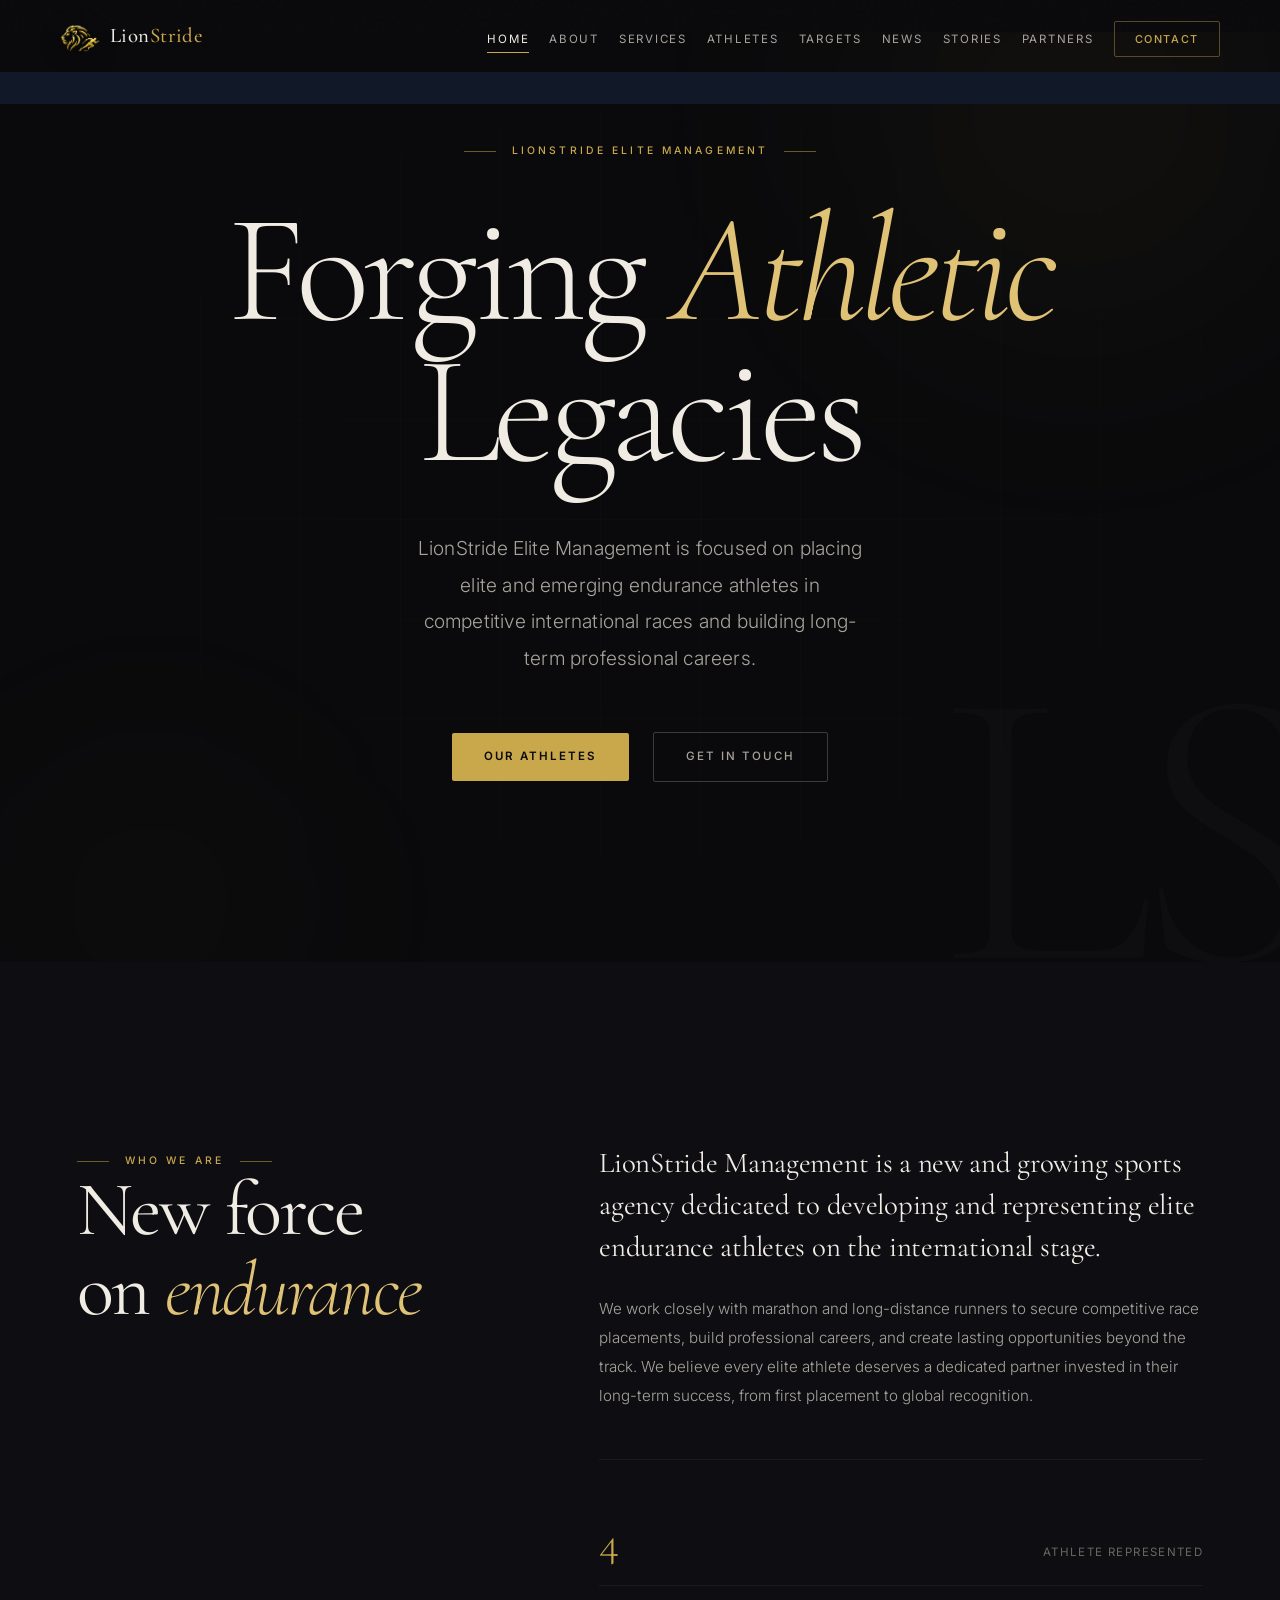
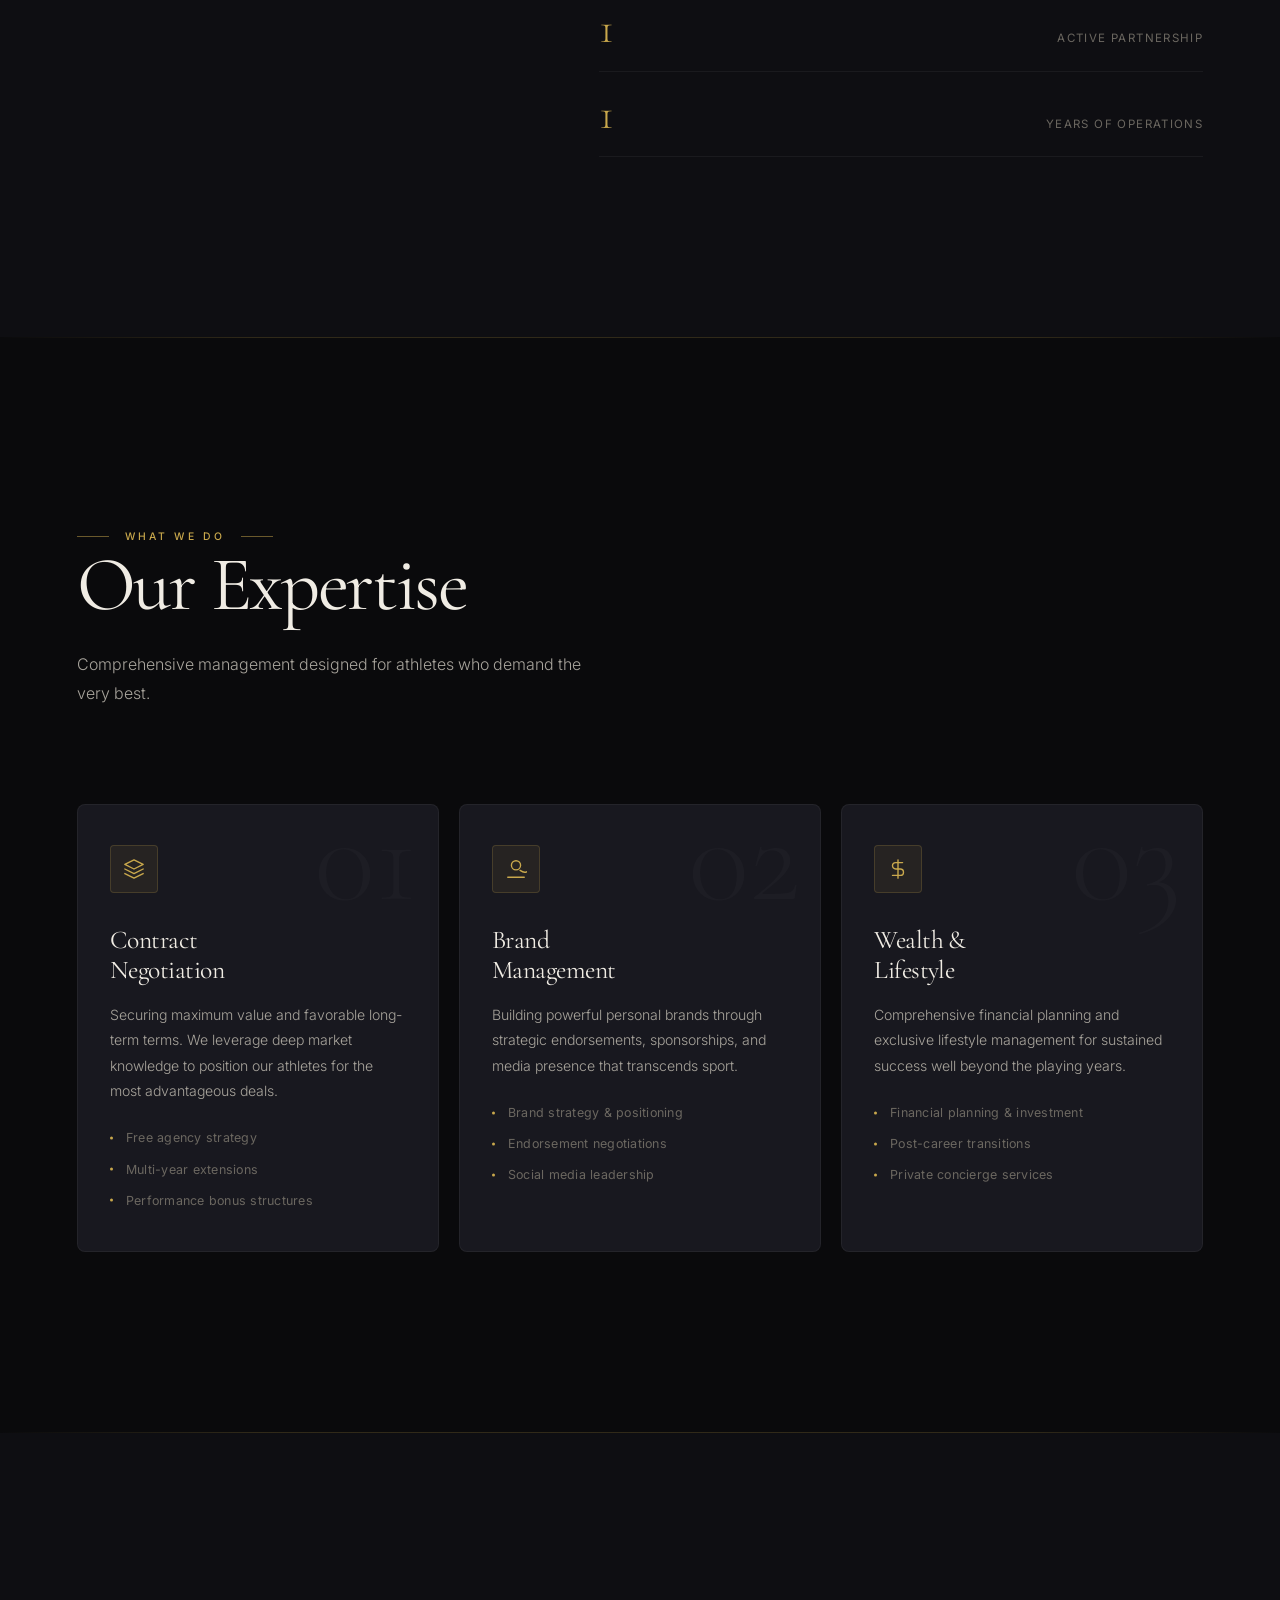
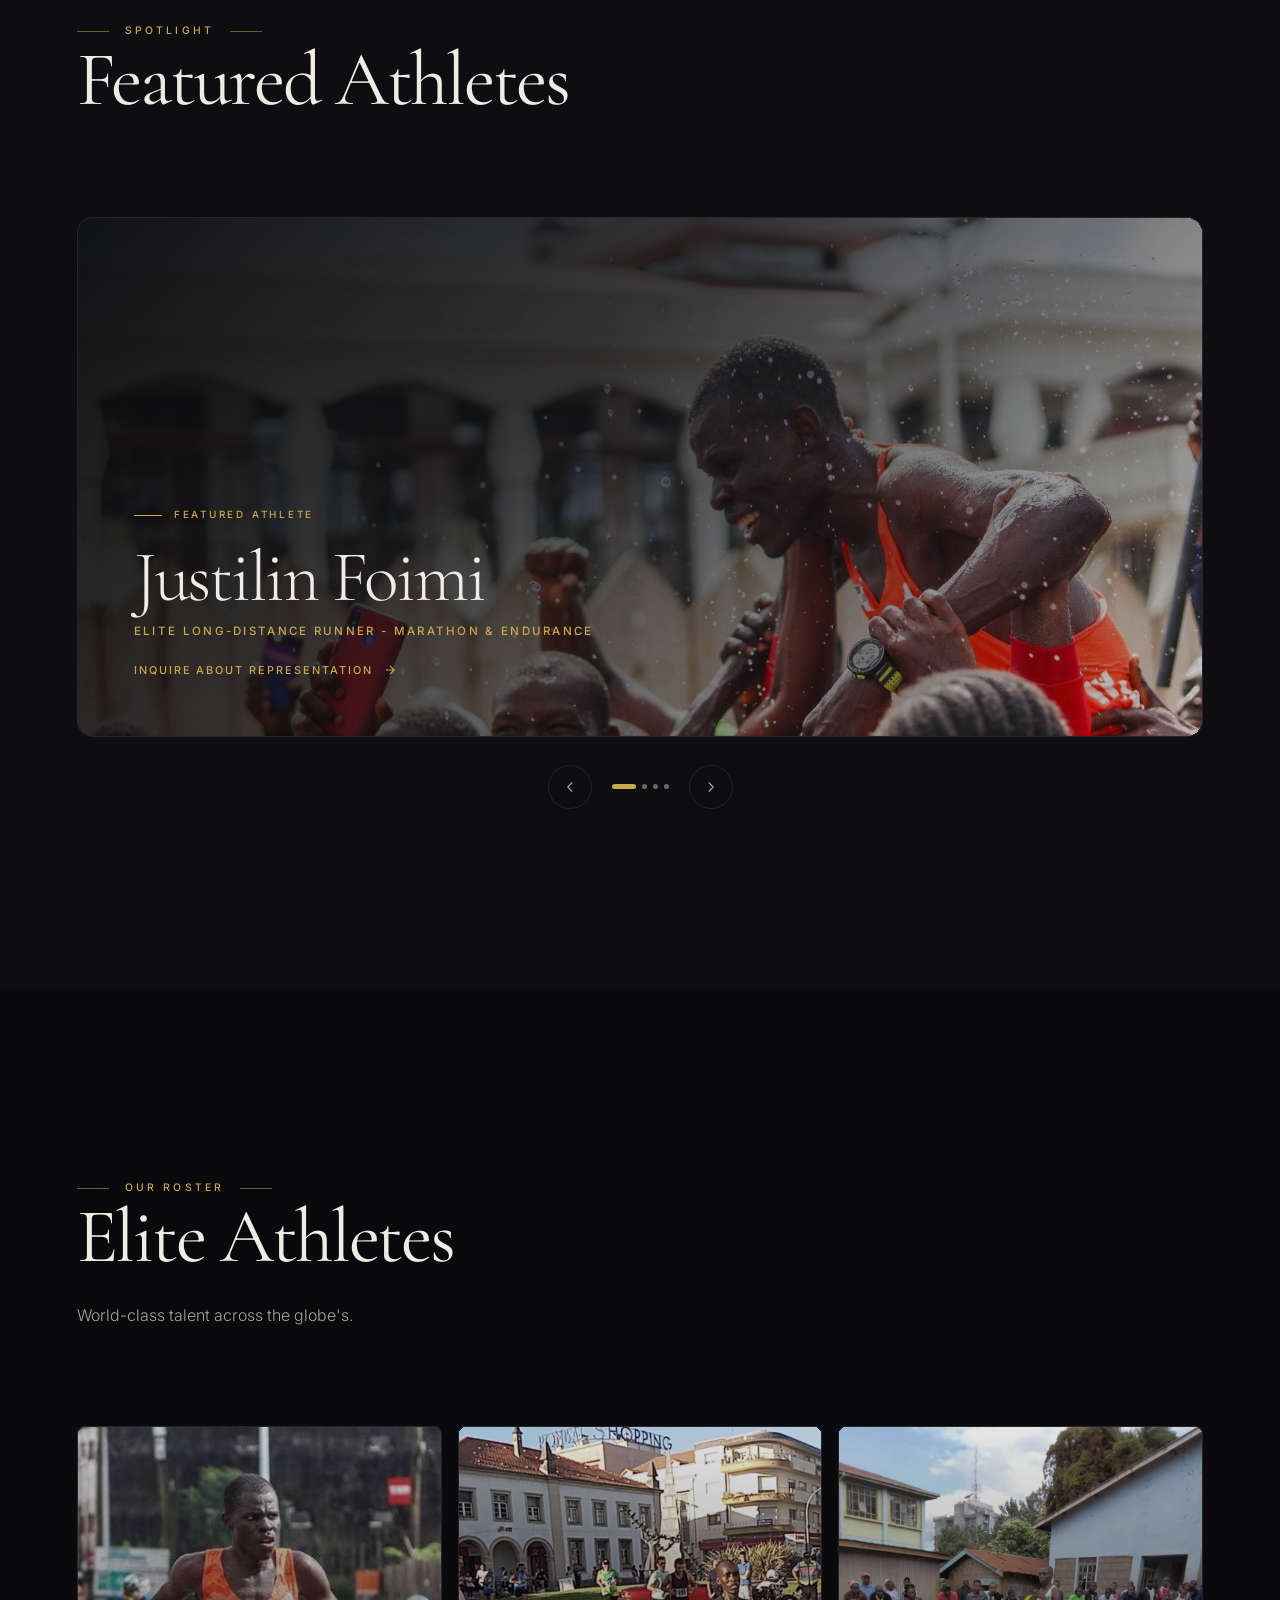
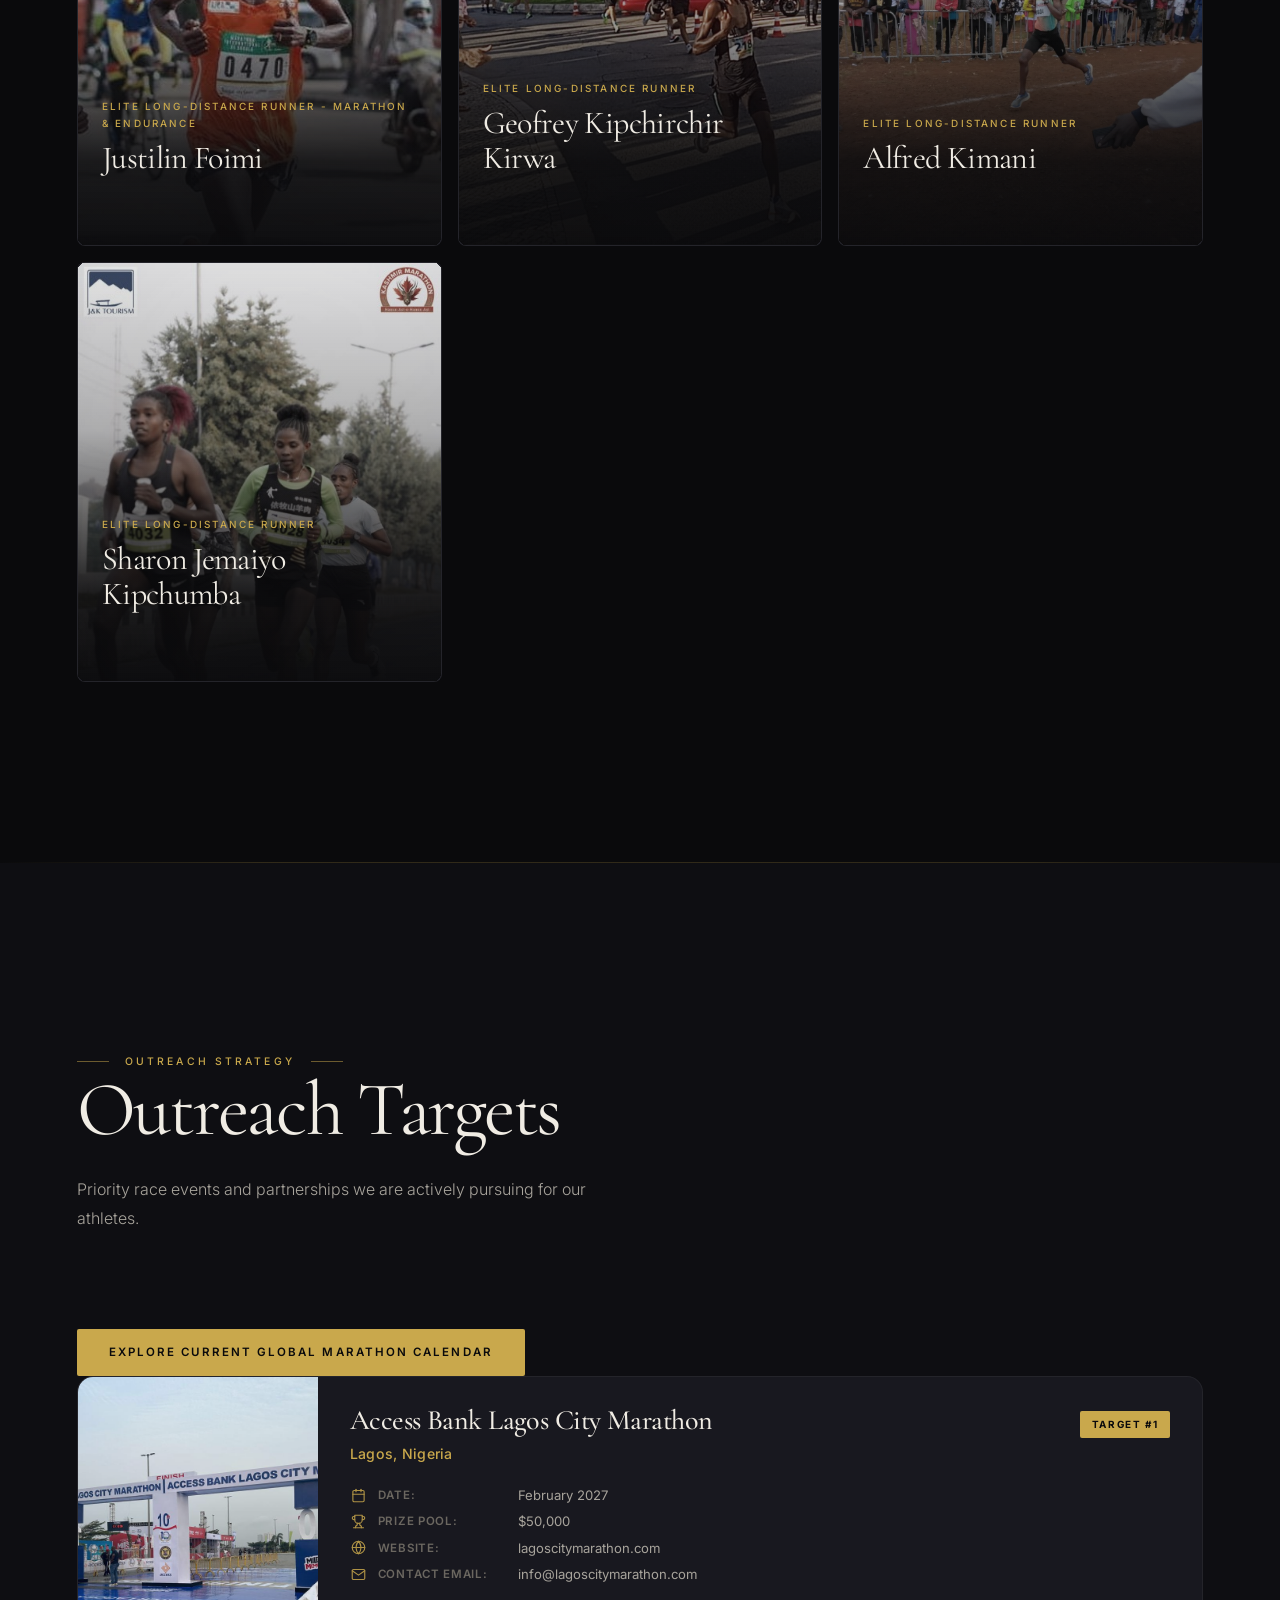
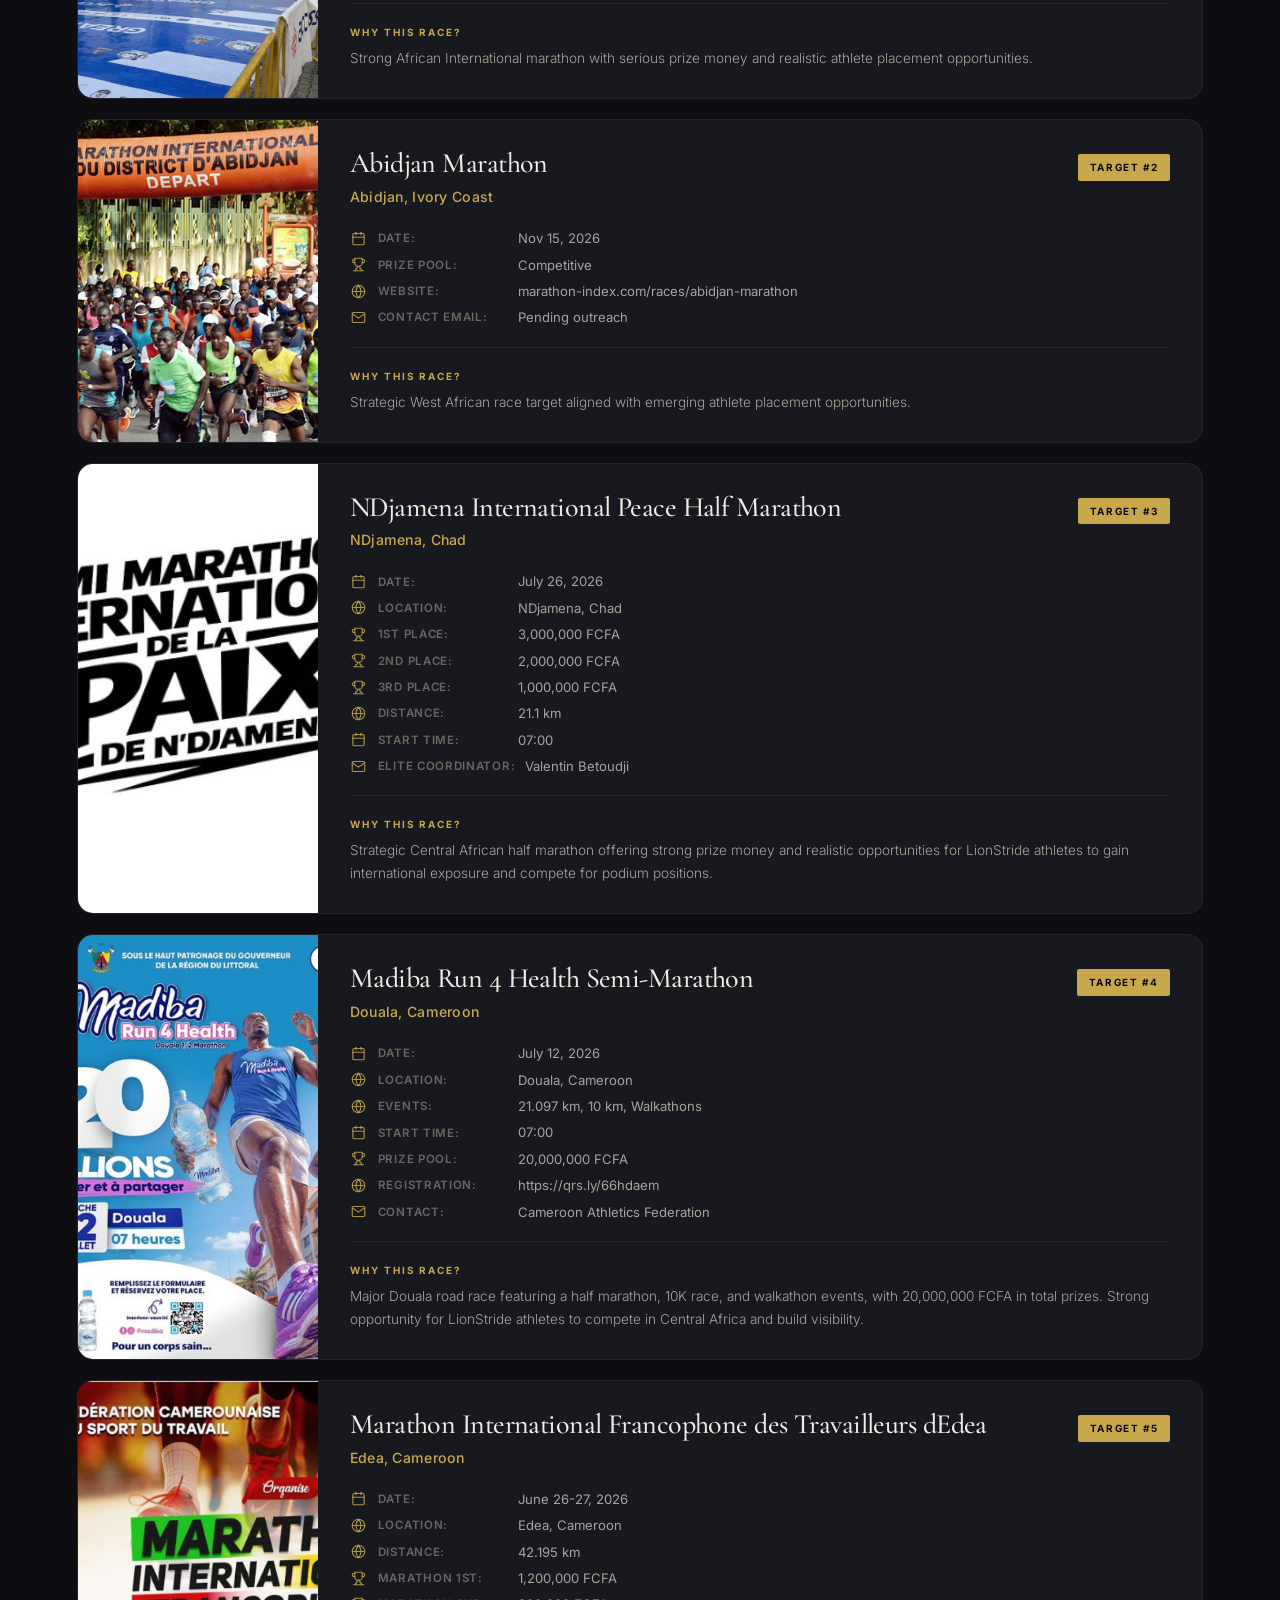
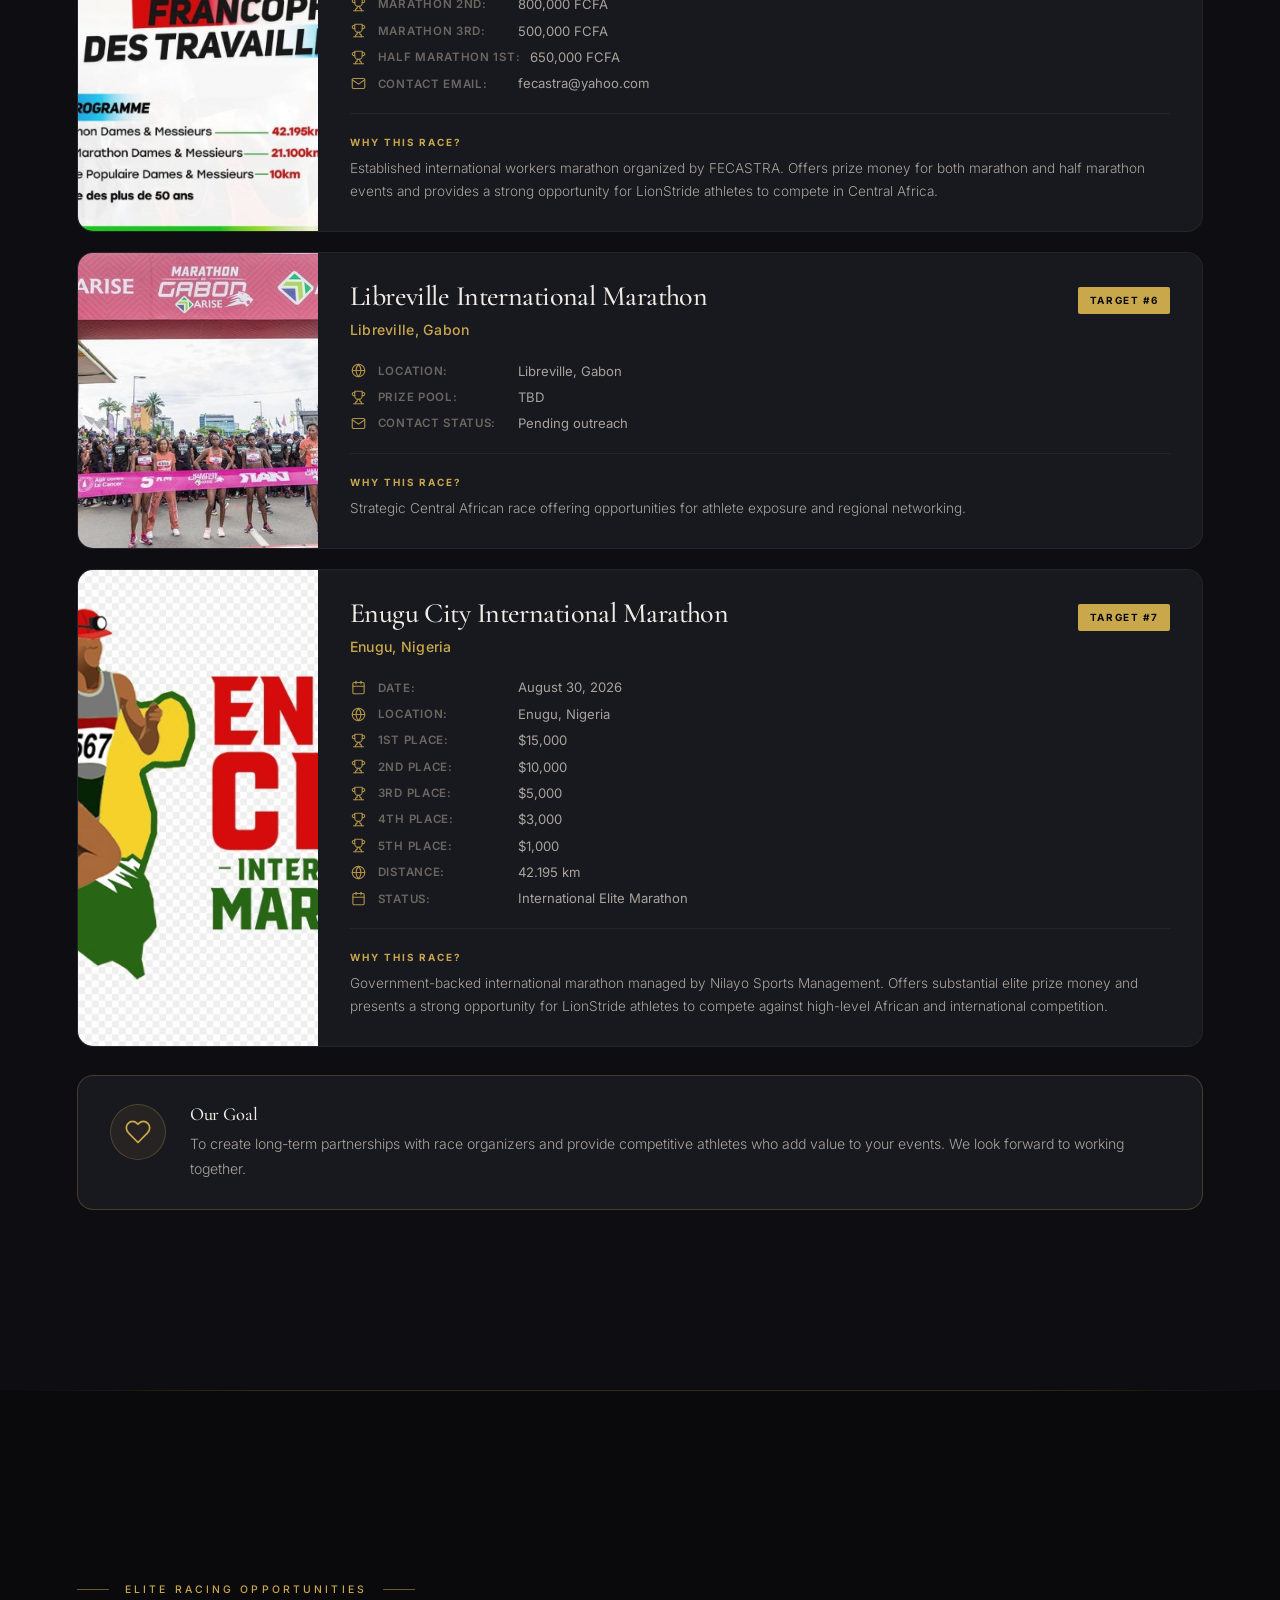
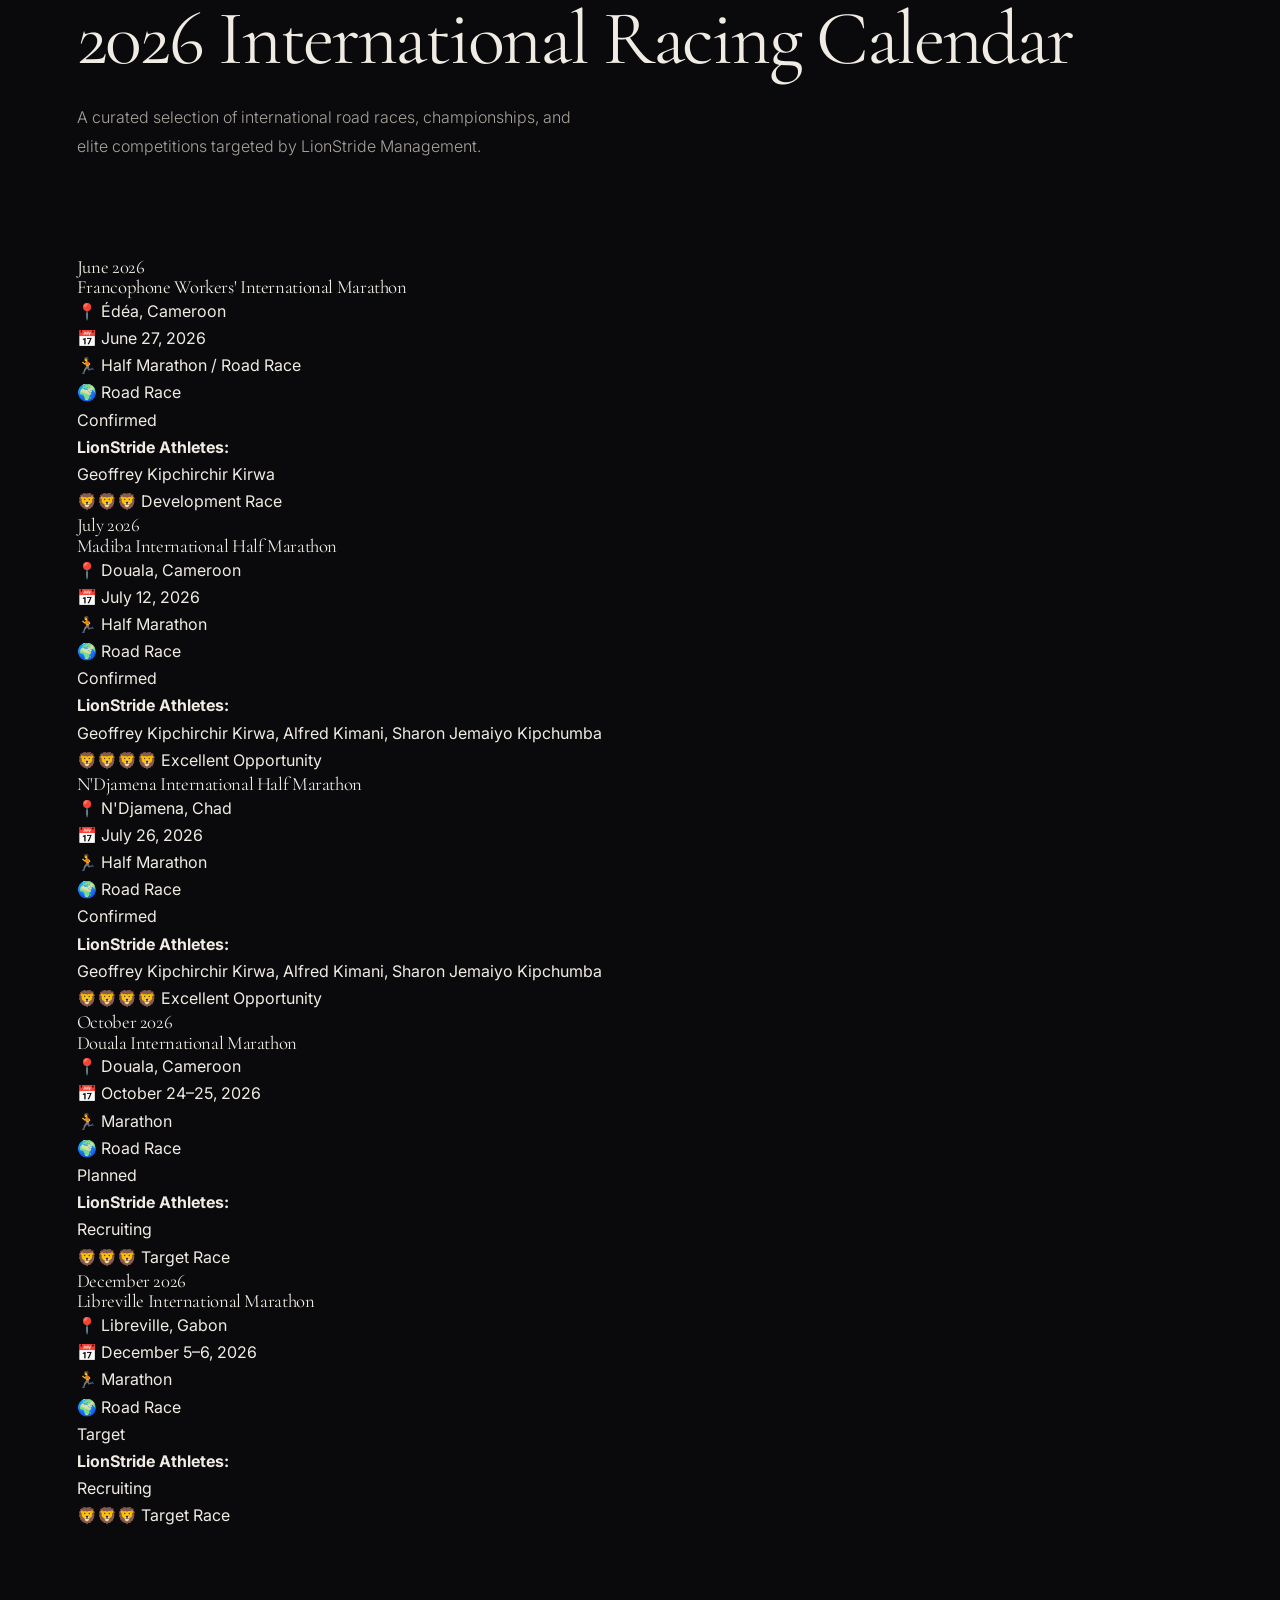
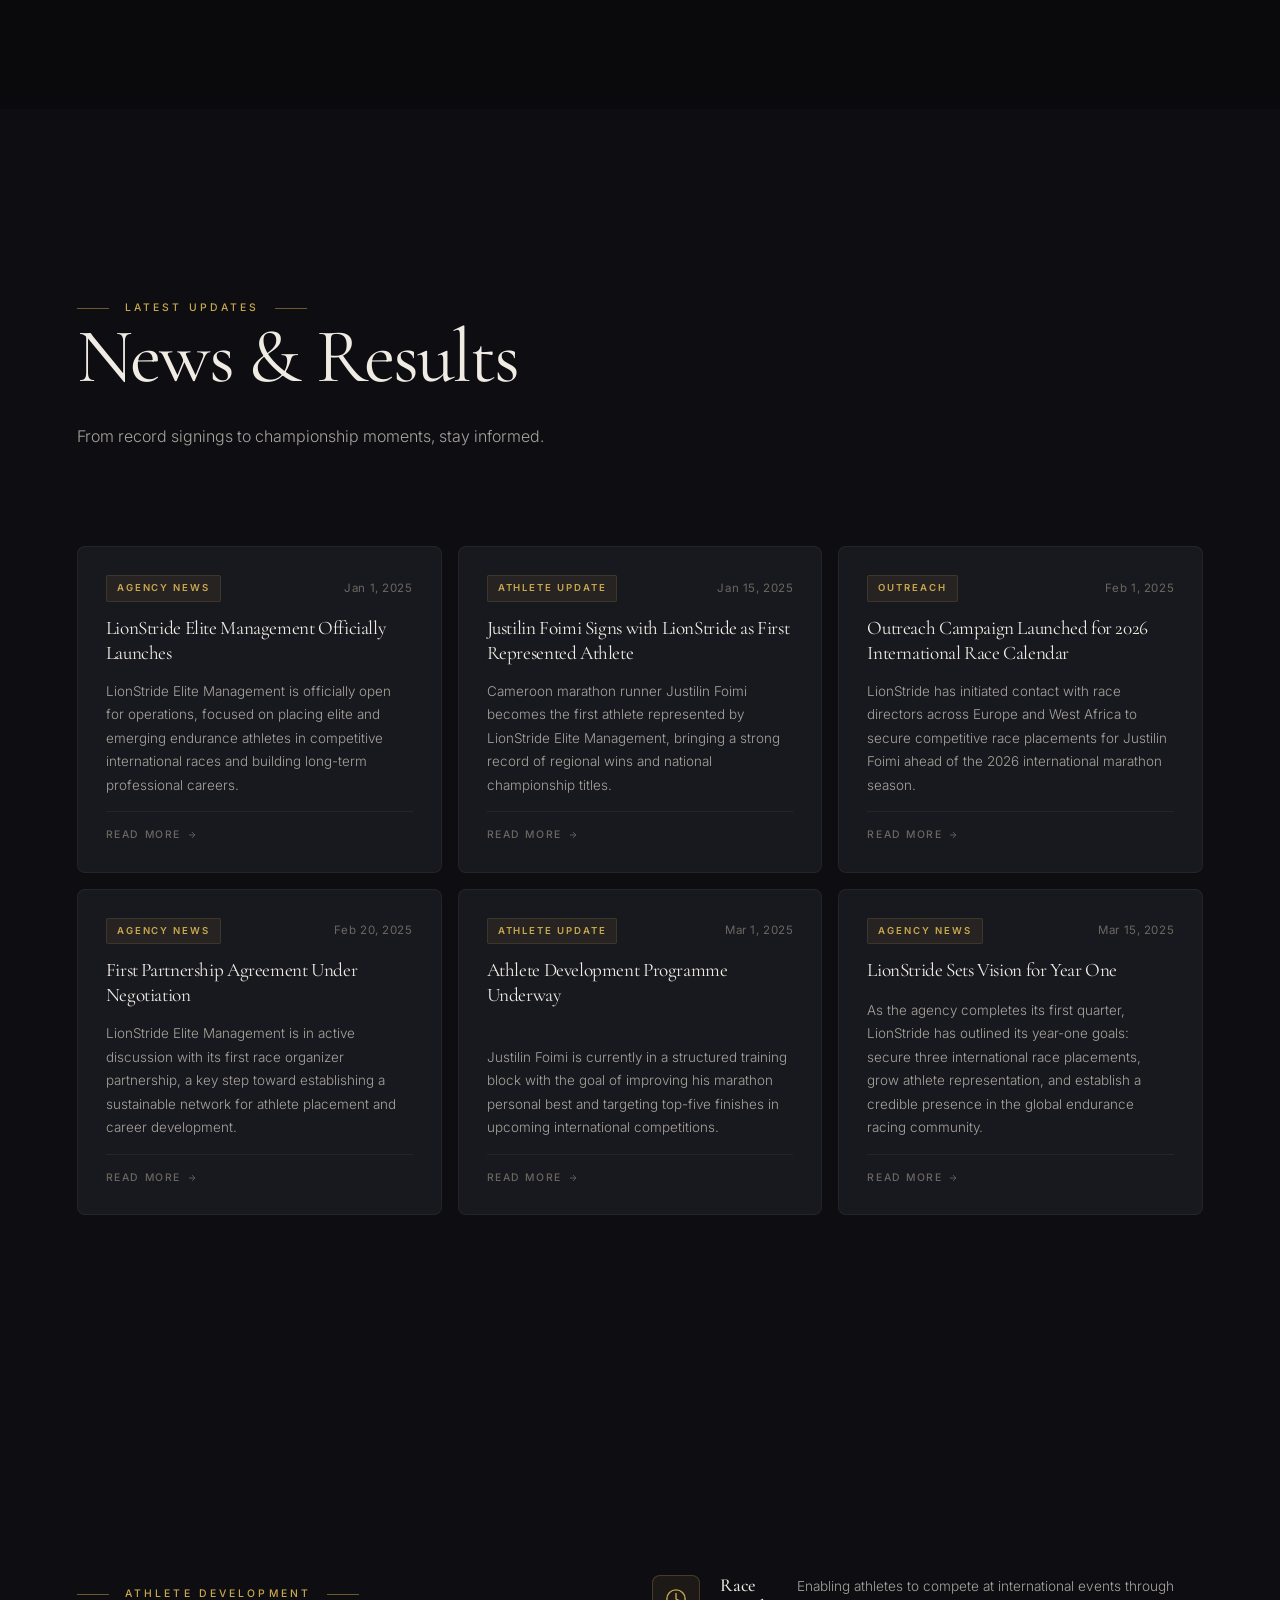
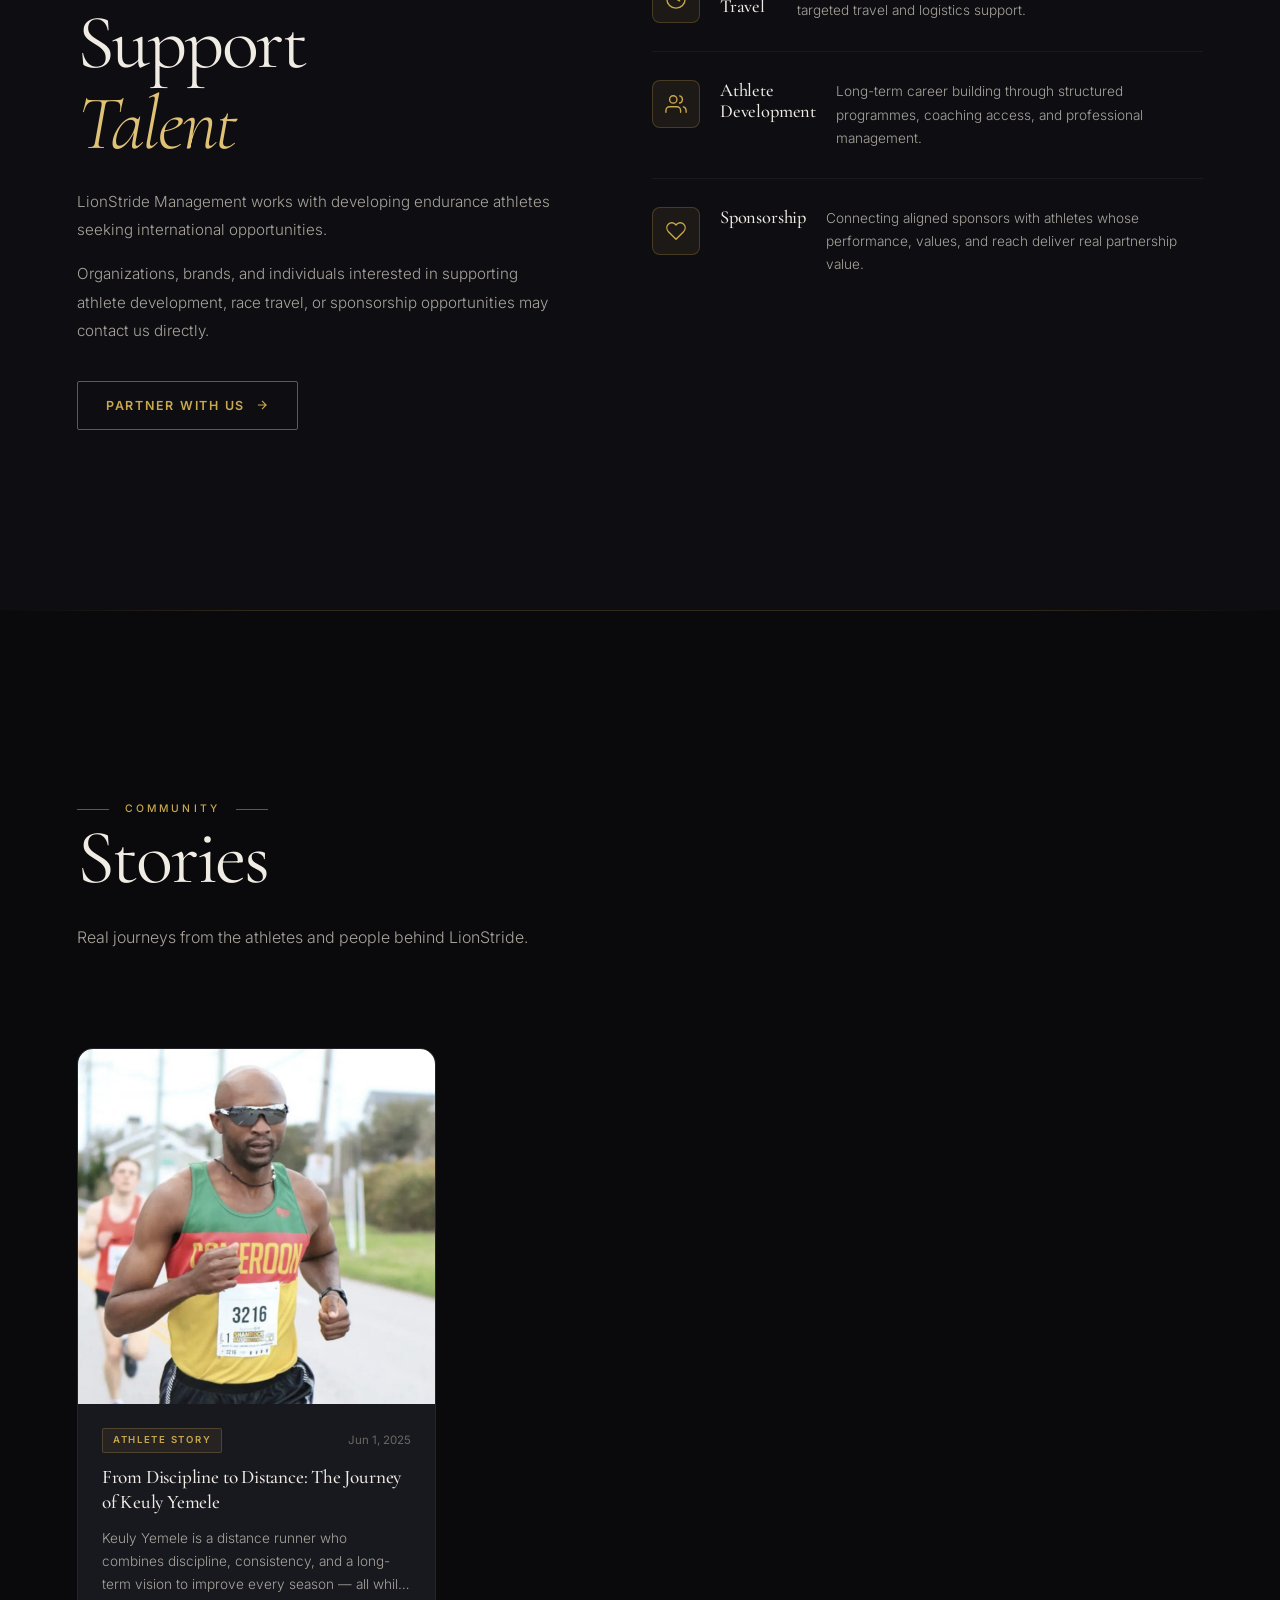
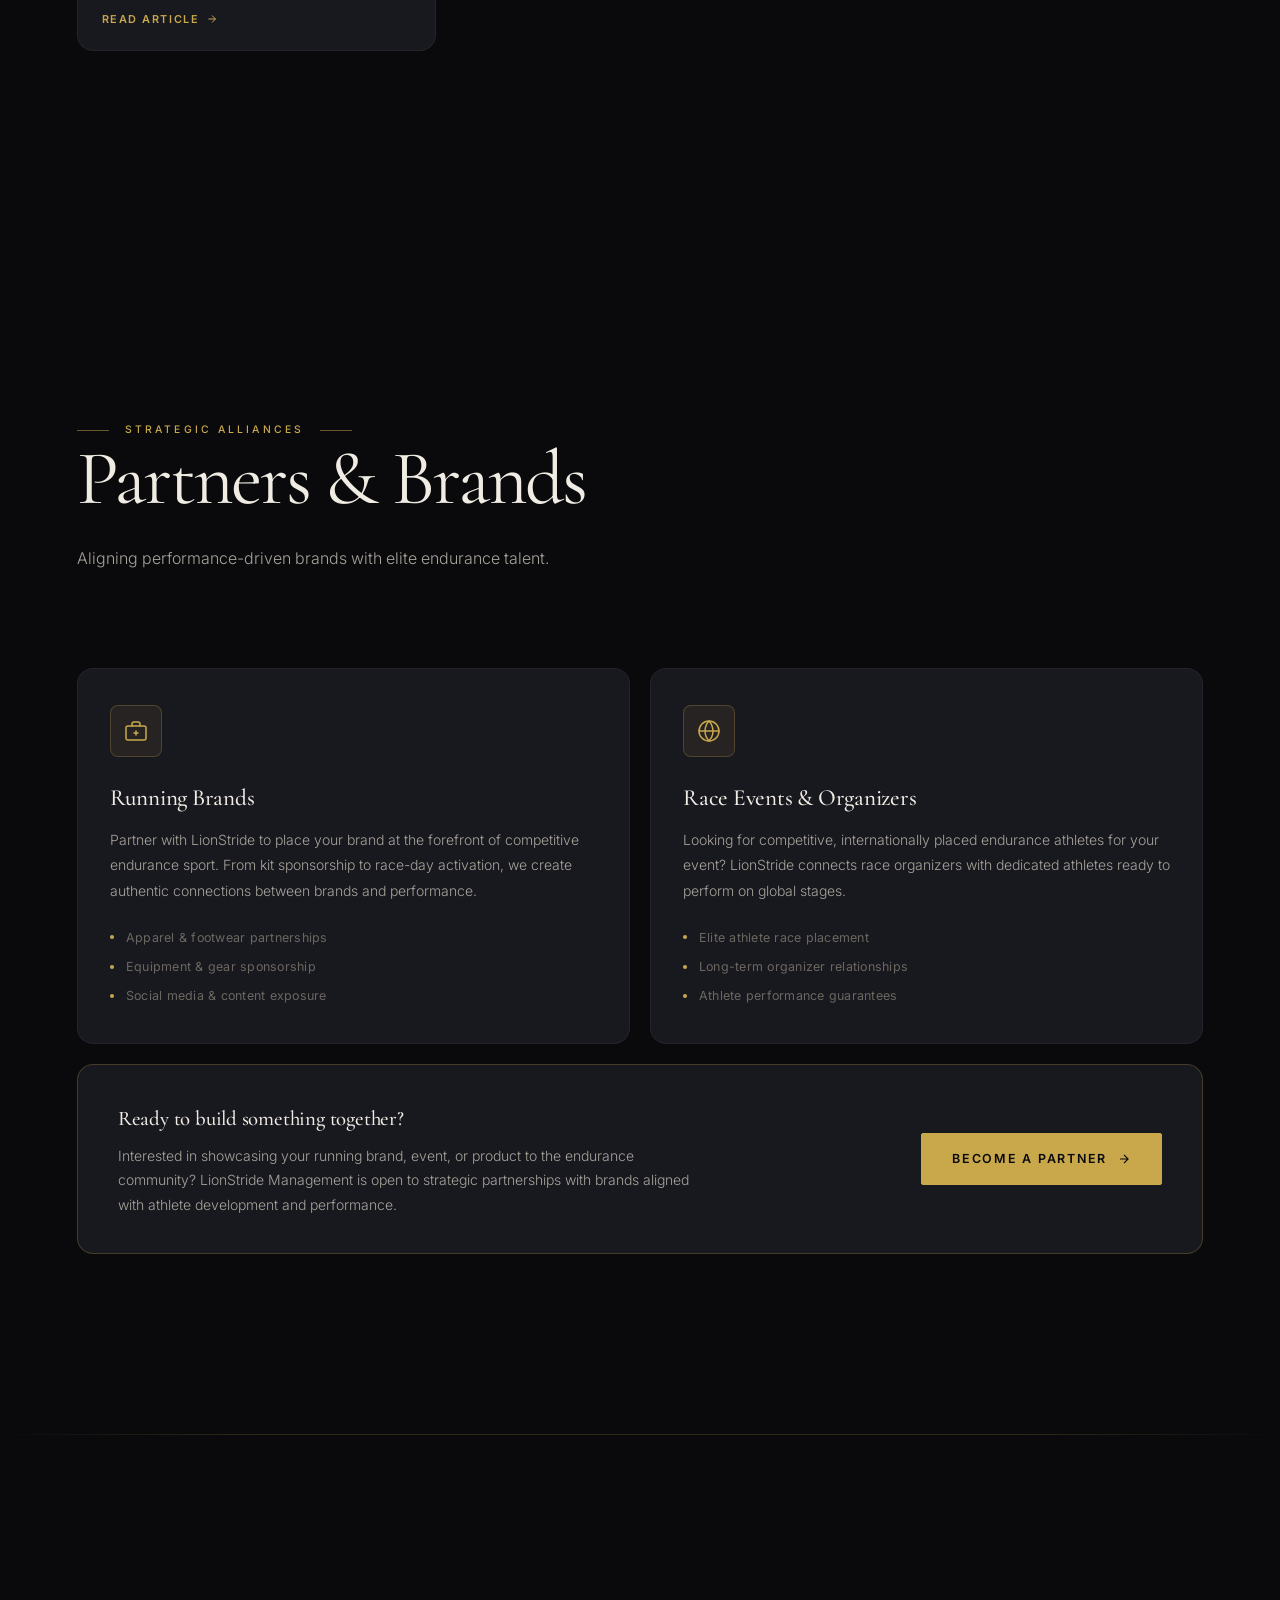
==== commit 36fd42eb: "Add 2026 International Racing Calendar section Added a new section for the 2026 International Racing" ====
--- a/index.html
+++ b/index.html
@@ -316,6 +316,38 @@
 
         <!-- Section Separator -->
         <div class="section-sep"></div>
+
+        <!-- ================================================================
+             2026 INTERNATIONAL RACING CALENDAR
+             ================================================================ -->
+        <section class="section race-calendar-section"
+                 id="race-calendar"
+                 aria-labelledby="race-calendar-heading">
+
+            <div class="section-inner">
+
+                <div class="section-header" data-aos="fade-up">
+
+                    <div class="eyebrow">
+                        Elite Racing Opportunities
+                    </div>
+
+                    <h2 class="section-heading"
+                        id="race-calendar-heading">
+                        2026 International Racing Calendar
+                    </h2>
+
+                    <p class="section-sub">
+                        A curated selection of international road races, championships, and elite competitions targeted by LionStride Management.
+                    </p>
+
+               </div>
+
+               <div id="raceCalendarContainer"></div>
+
+           </div>
+
+      </section>
 
         <!-- ================================================================
              NEWS
@@ -685,6 +717,7 @@
 })();
 </script>
 <!--End of Tawk.to Script-->
+    <script src="race-calendar.js"></script>
     <script src="lionstride-enhancements.js"></script>
 </body>
 
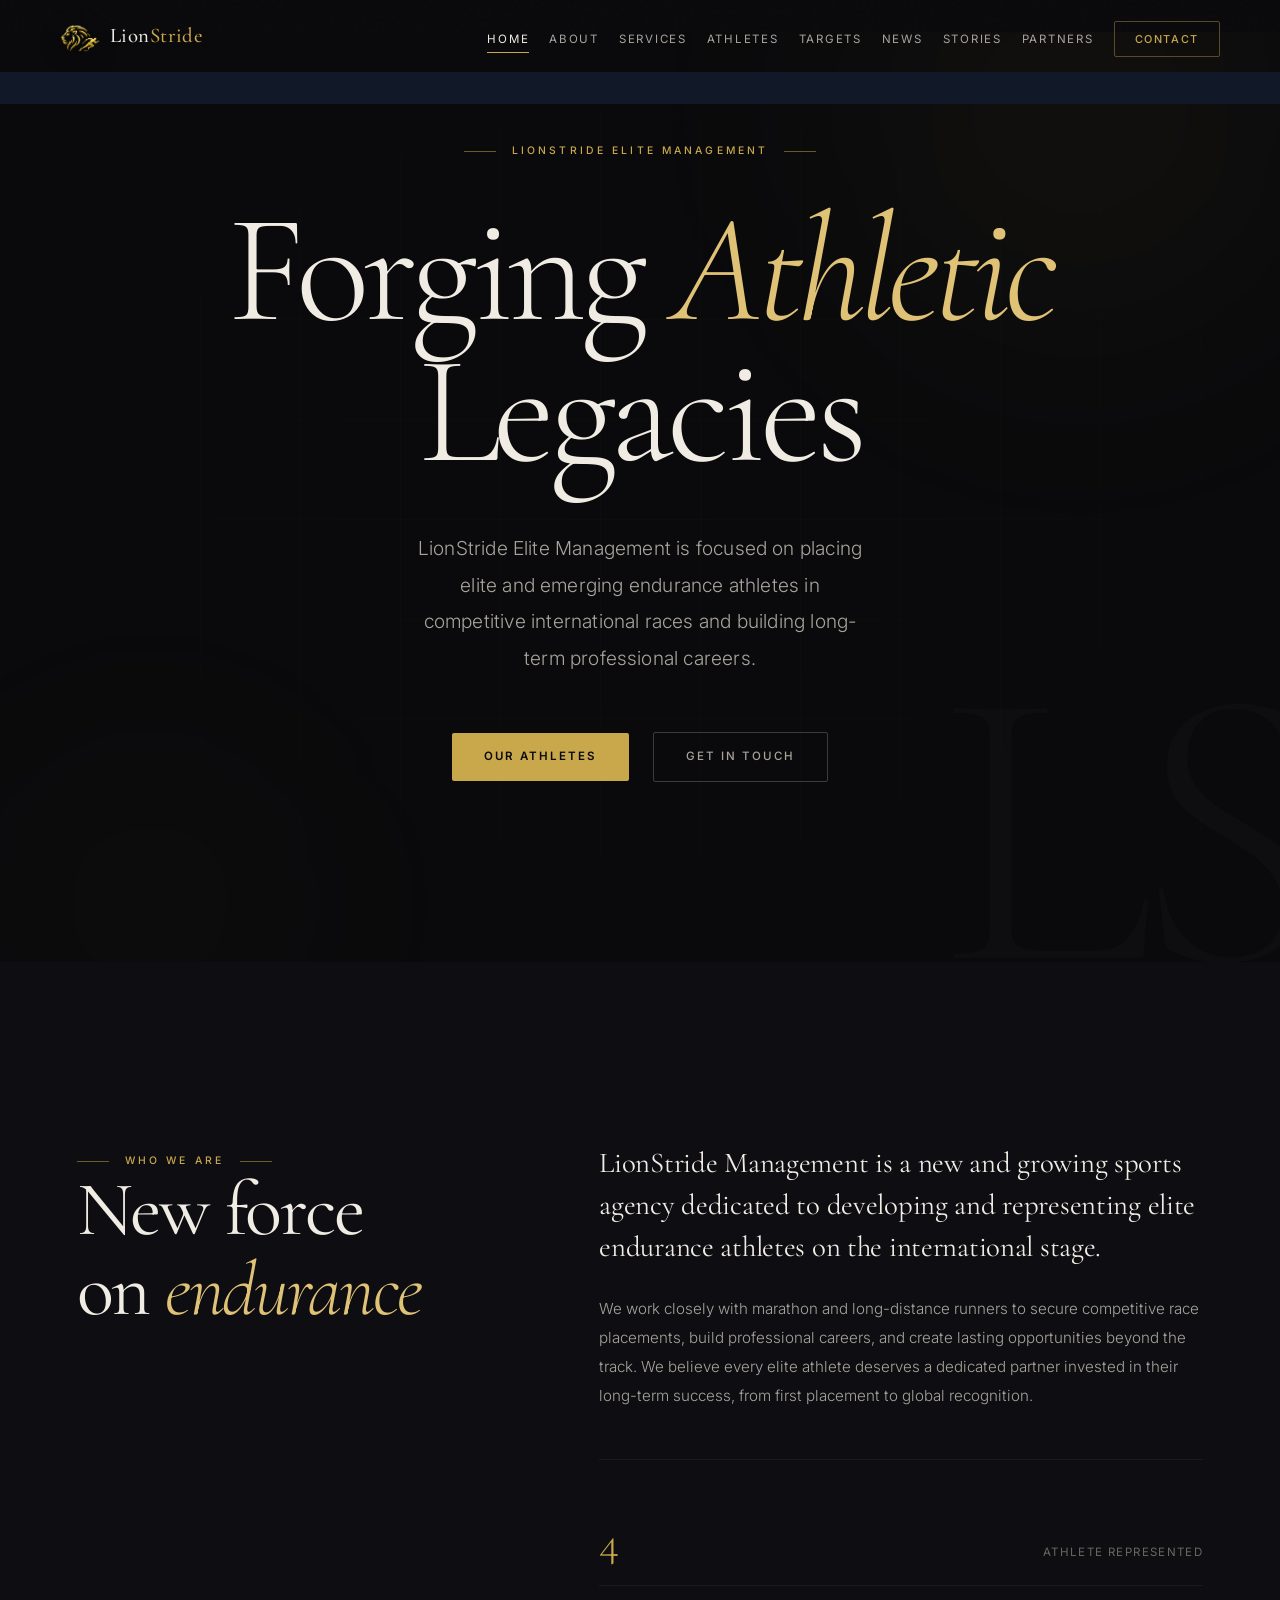
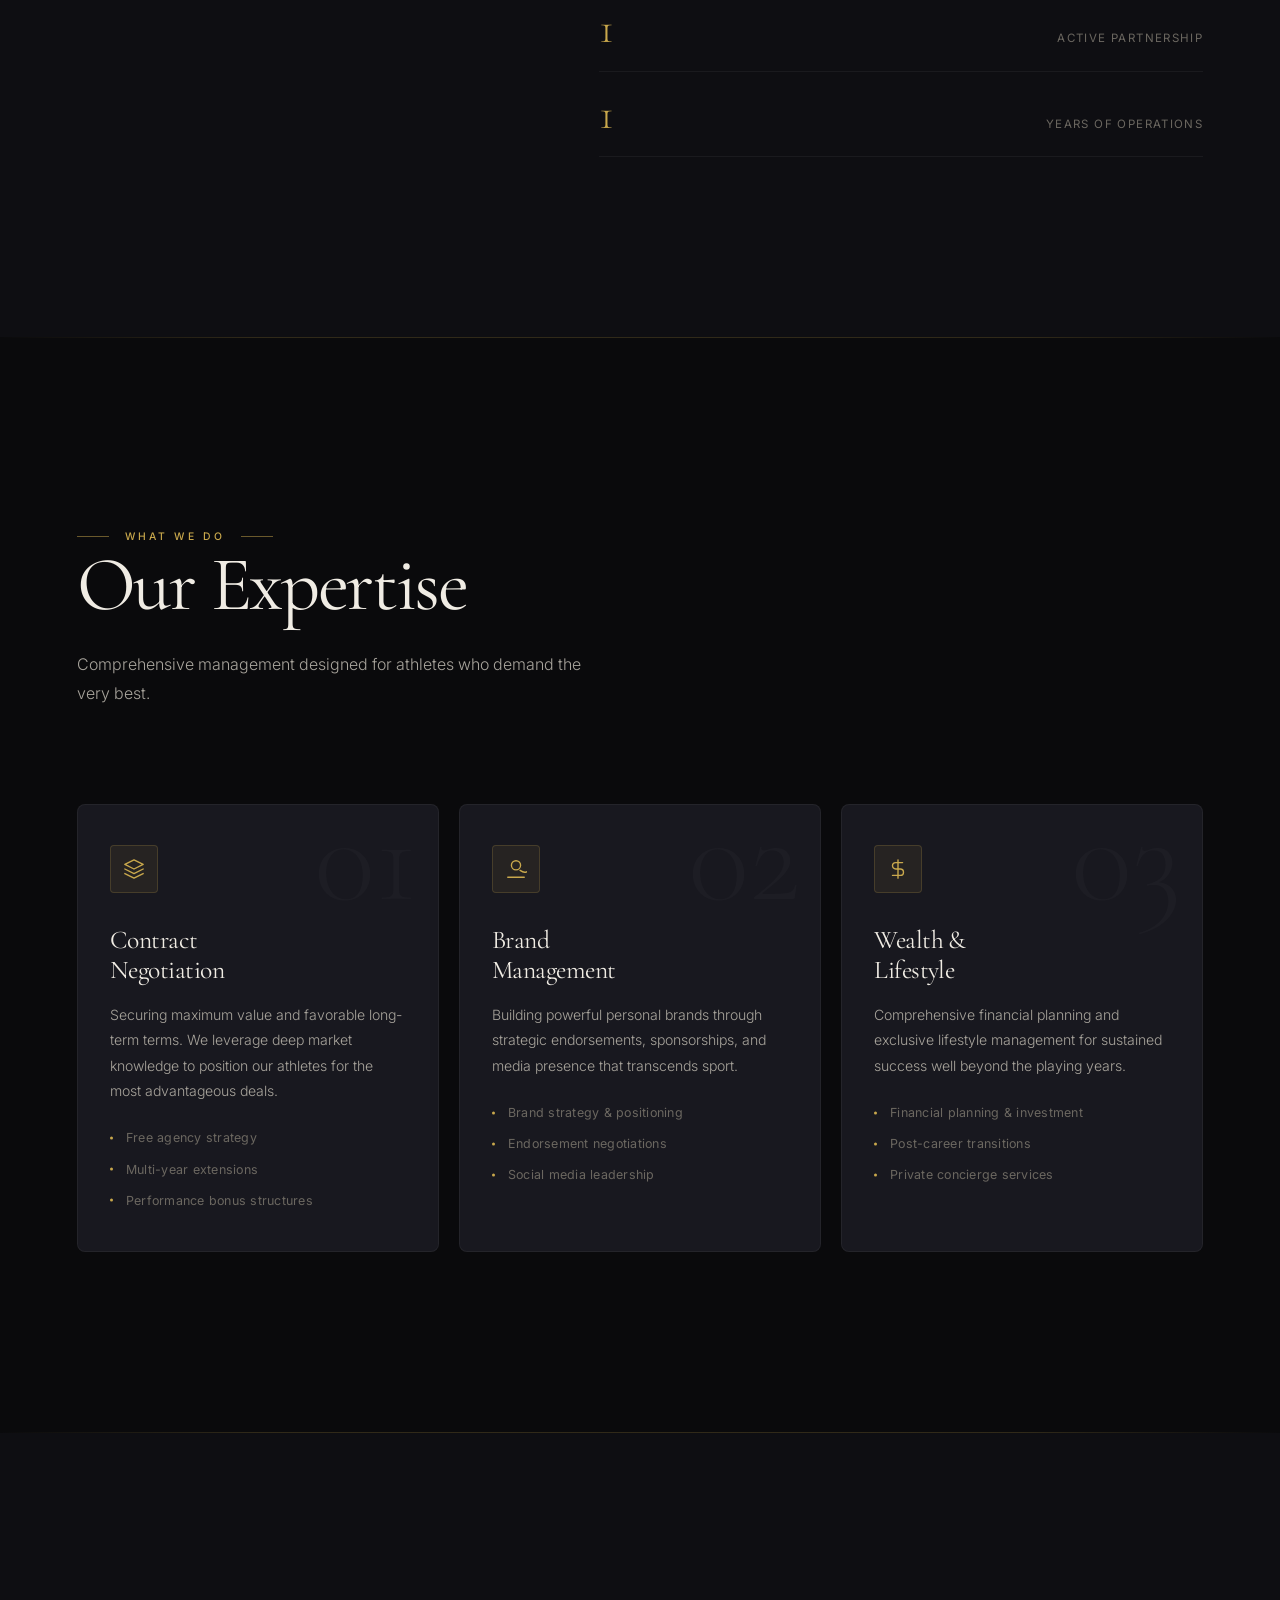
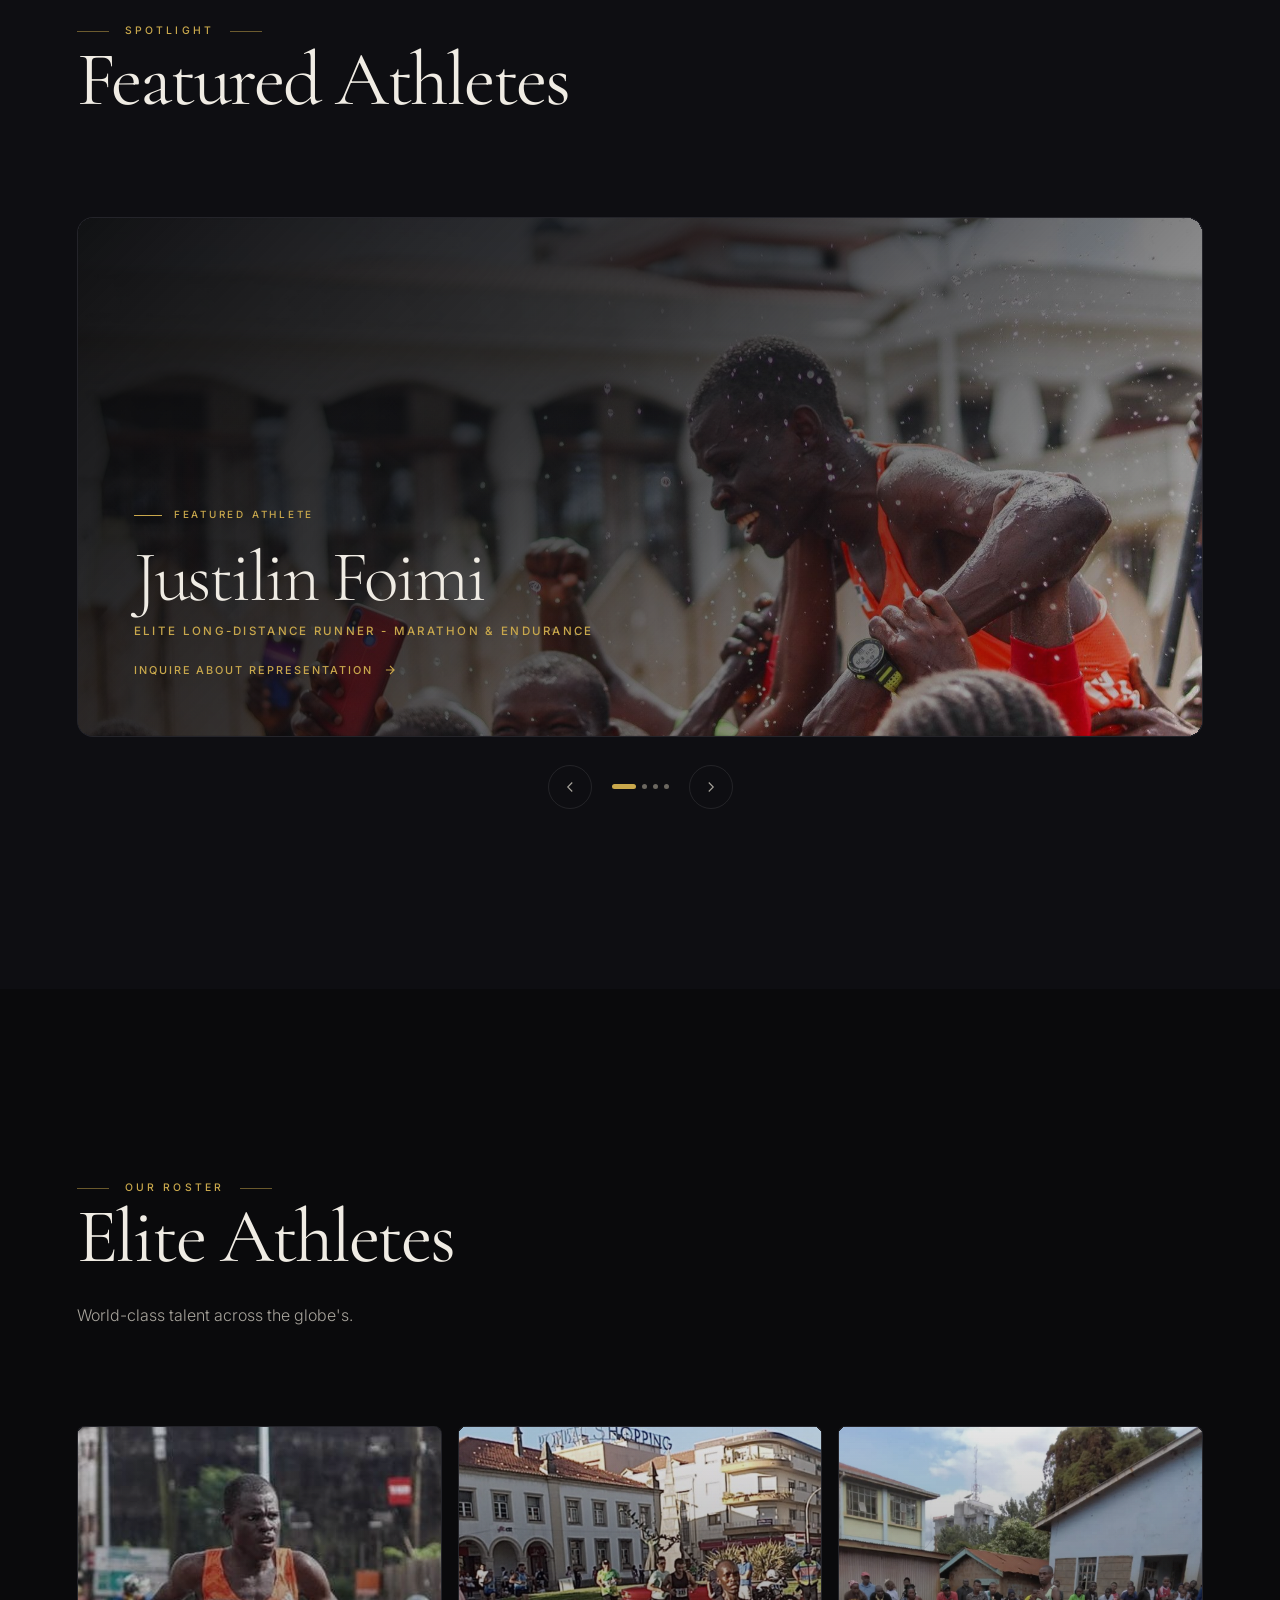
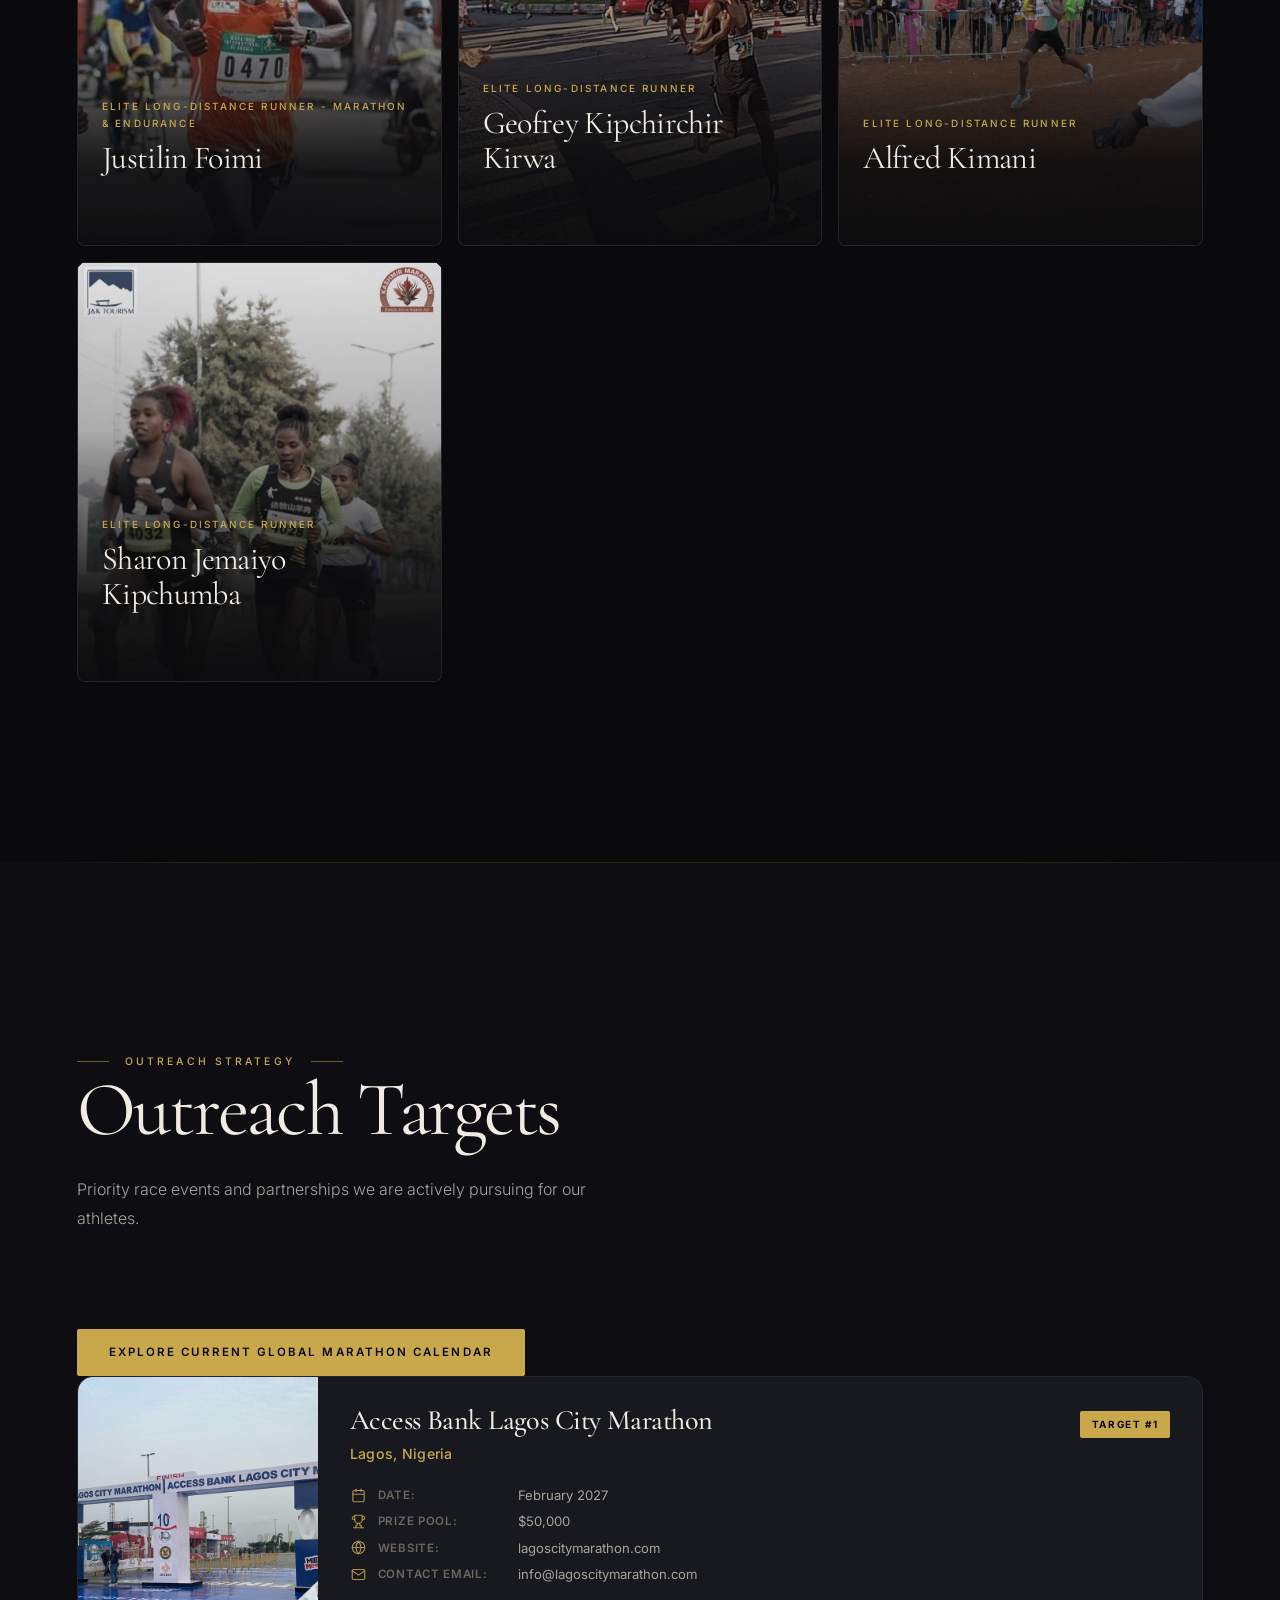
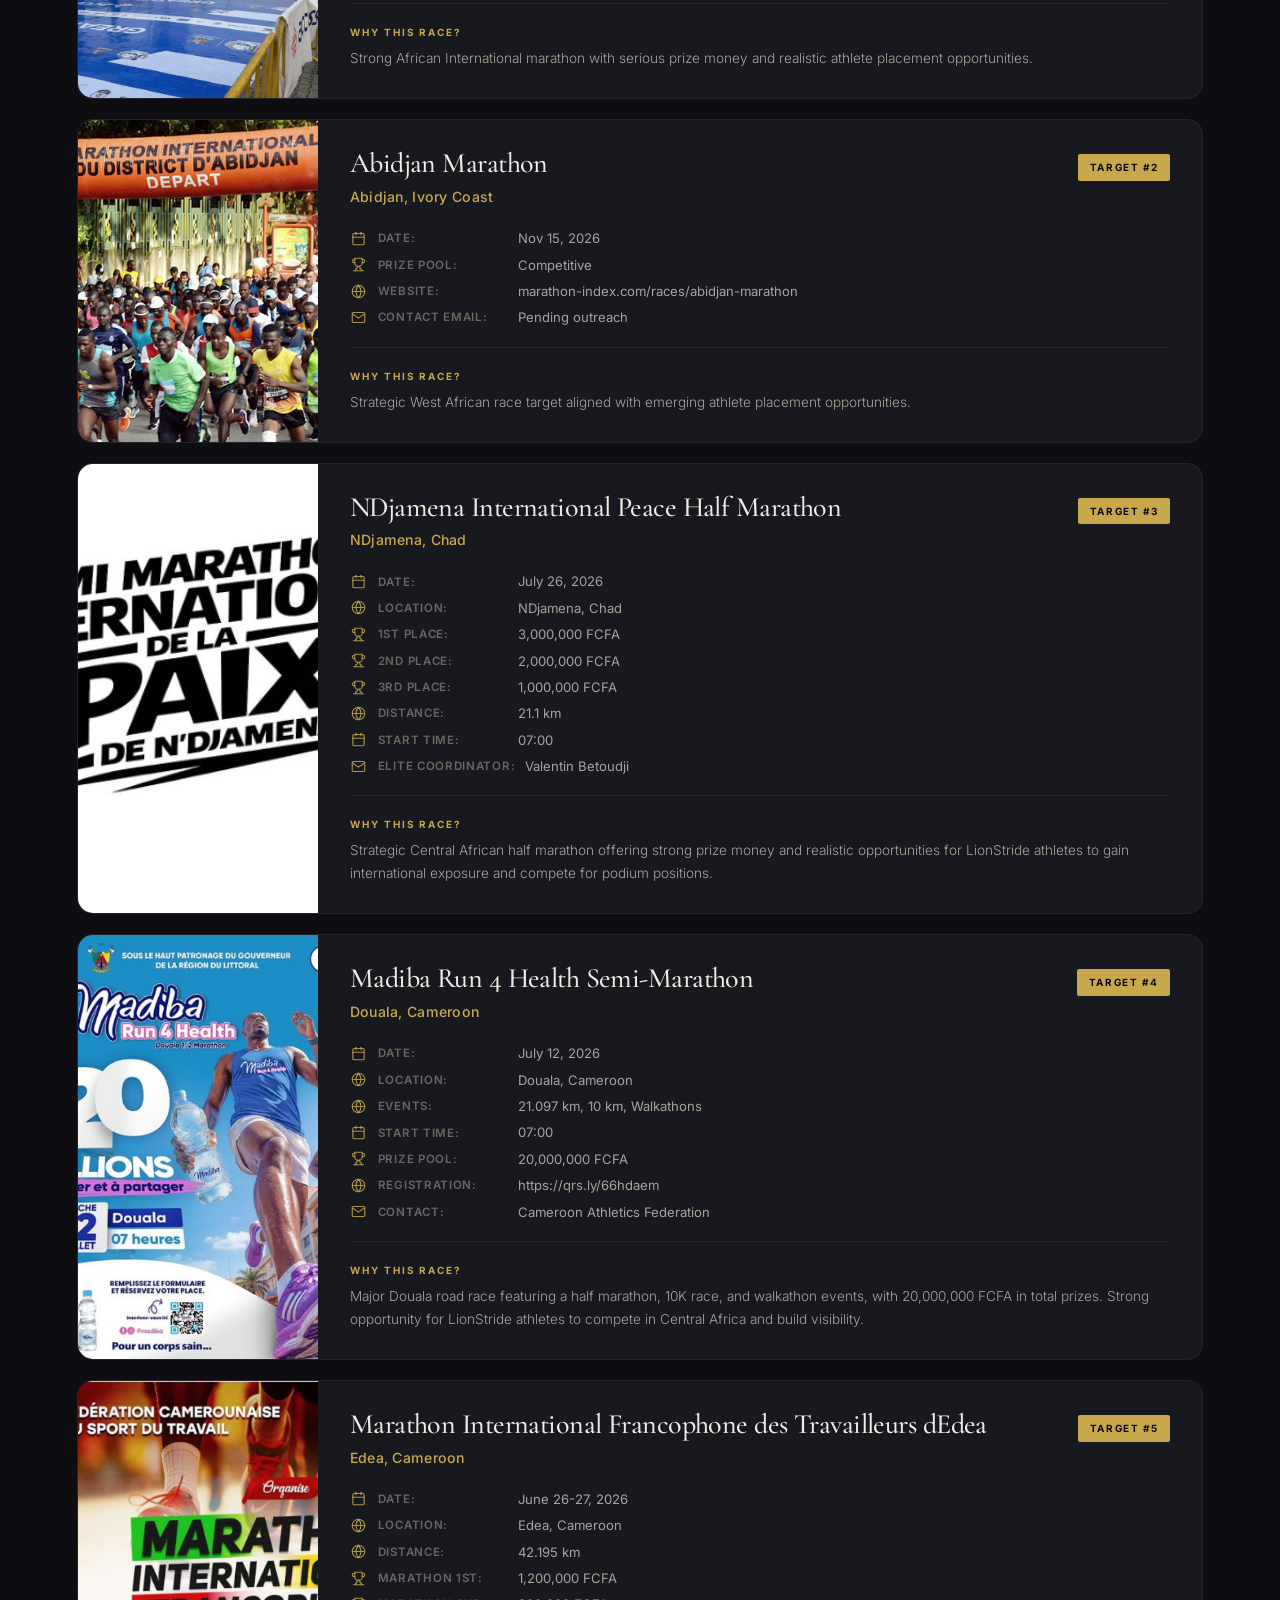
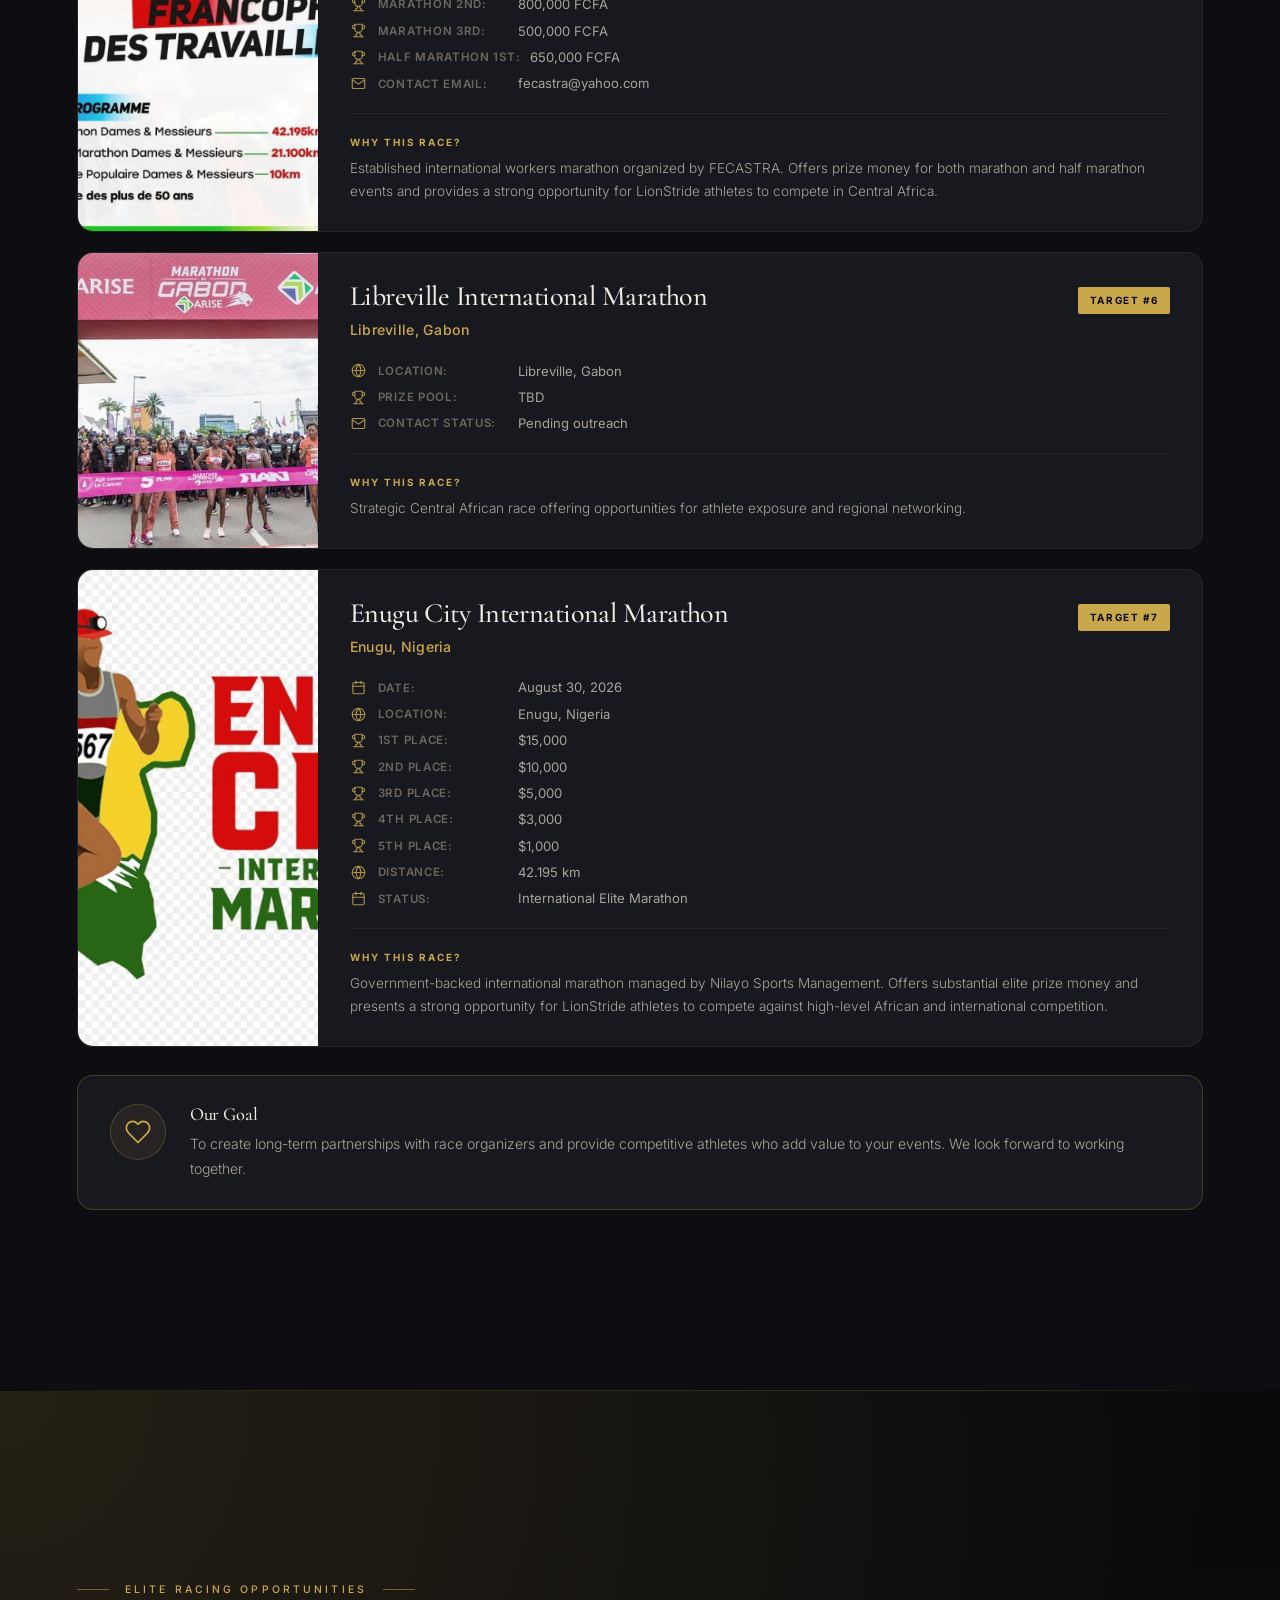
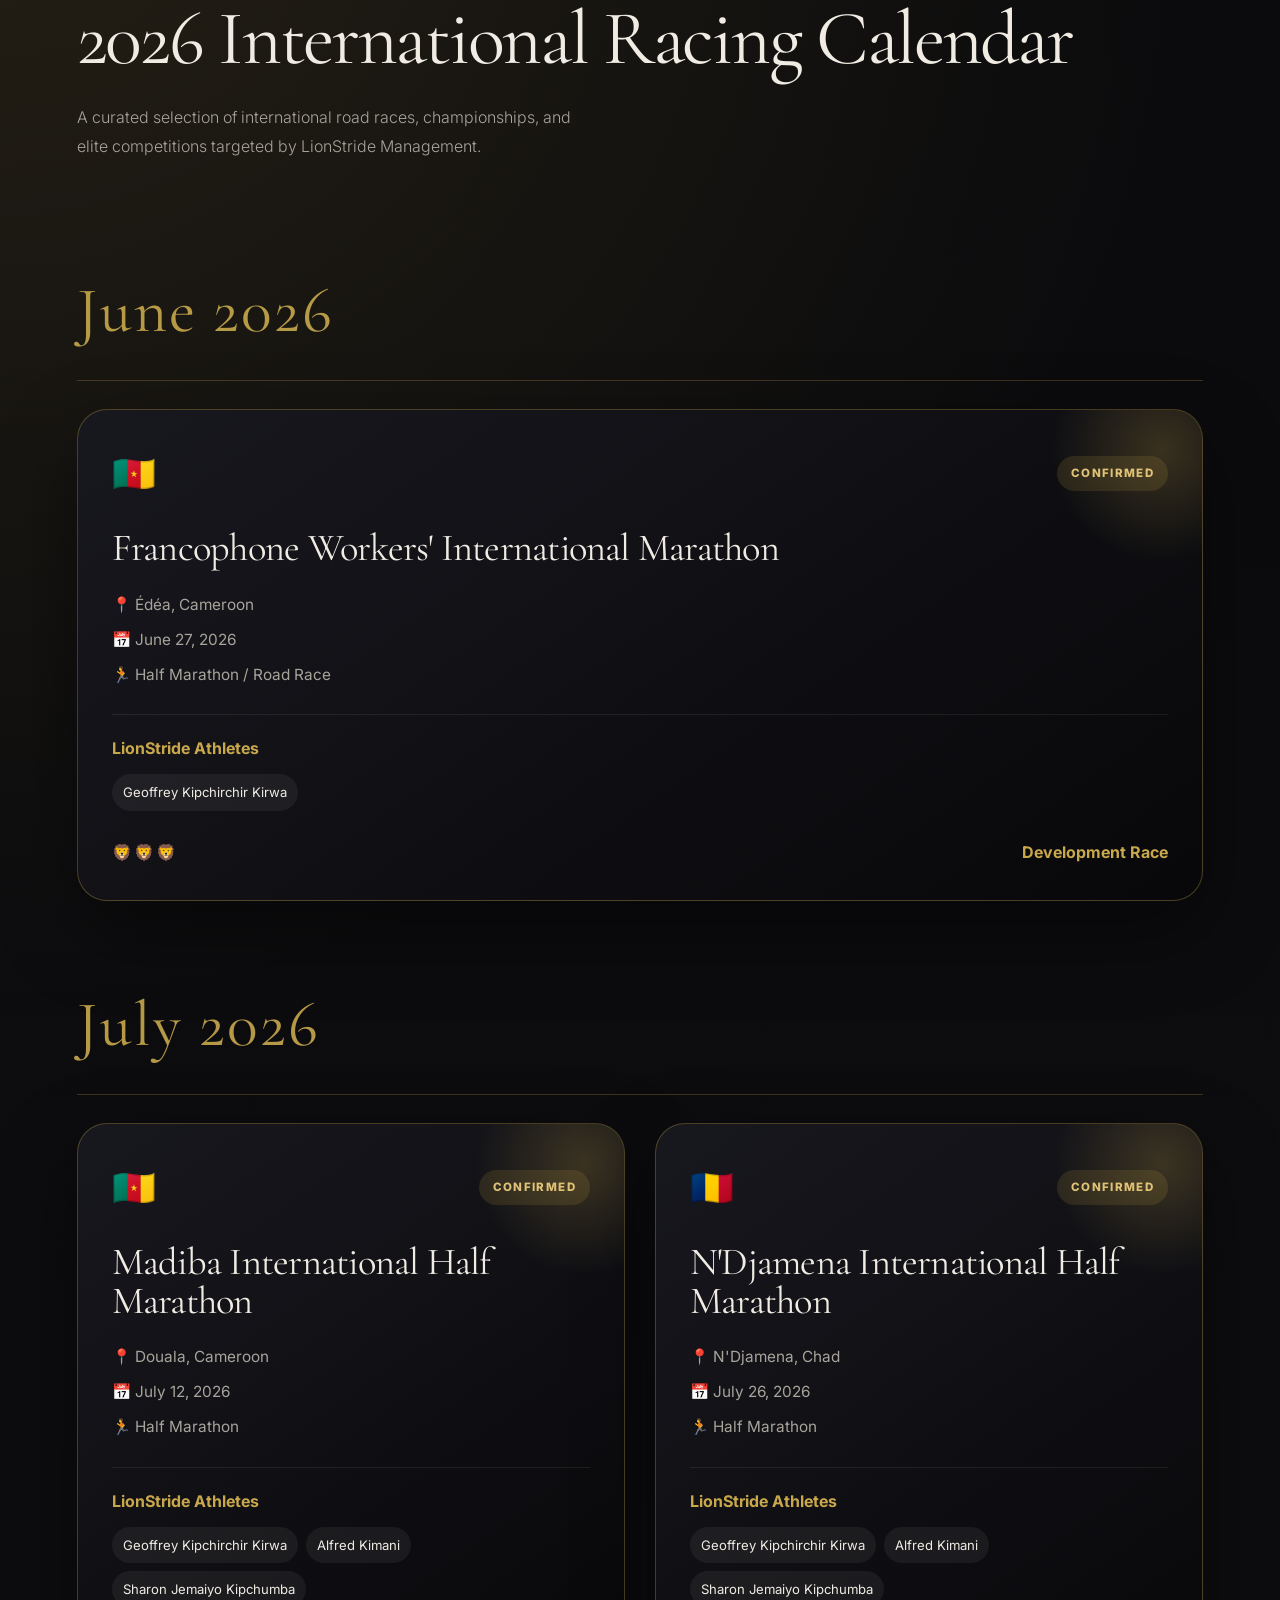
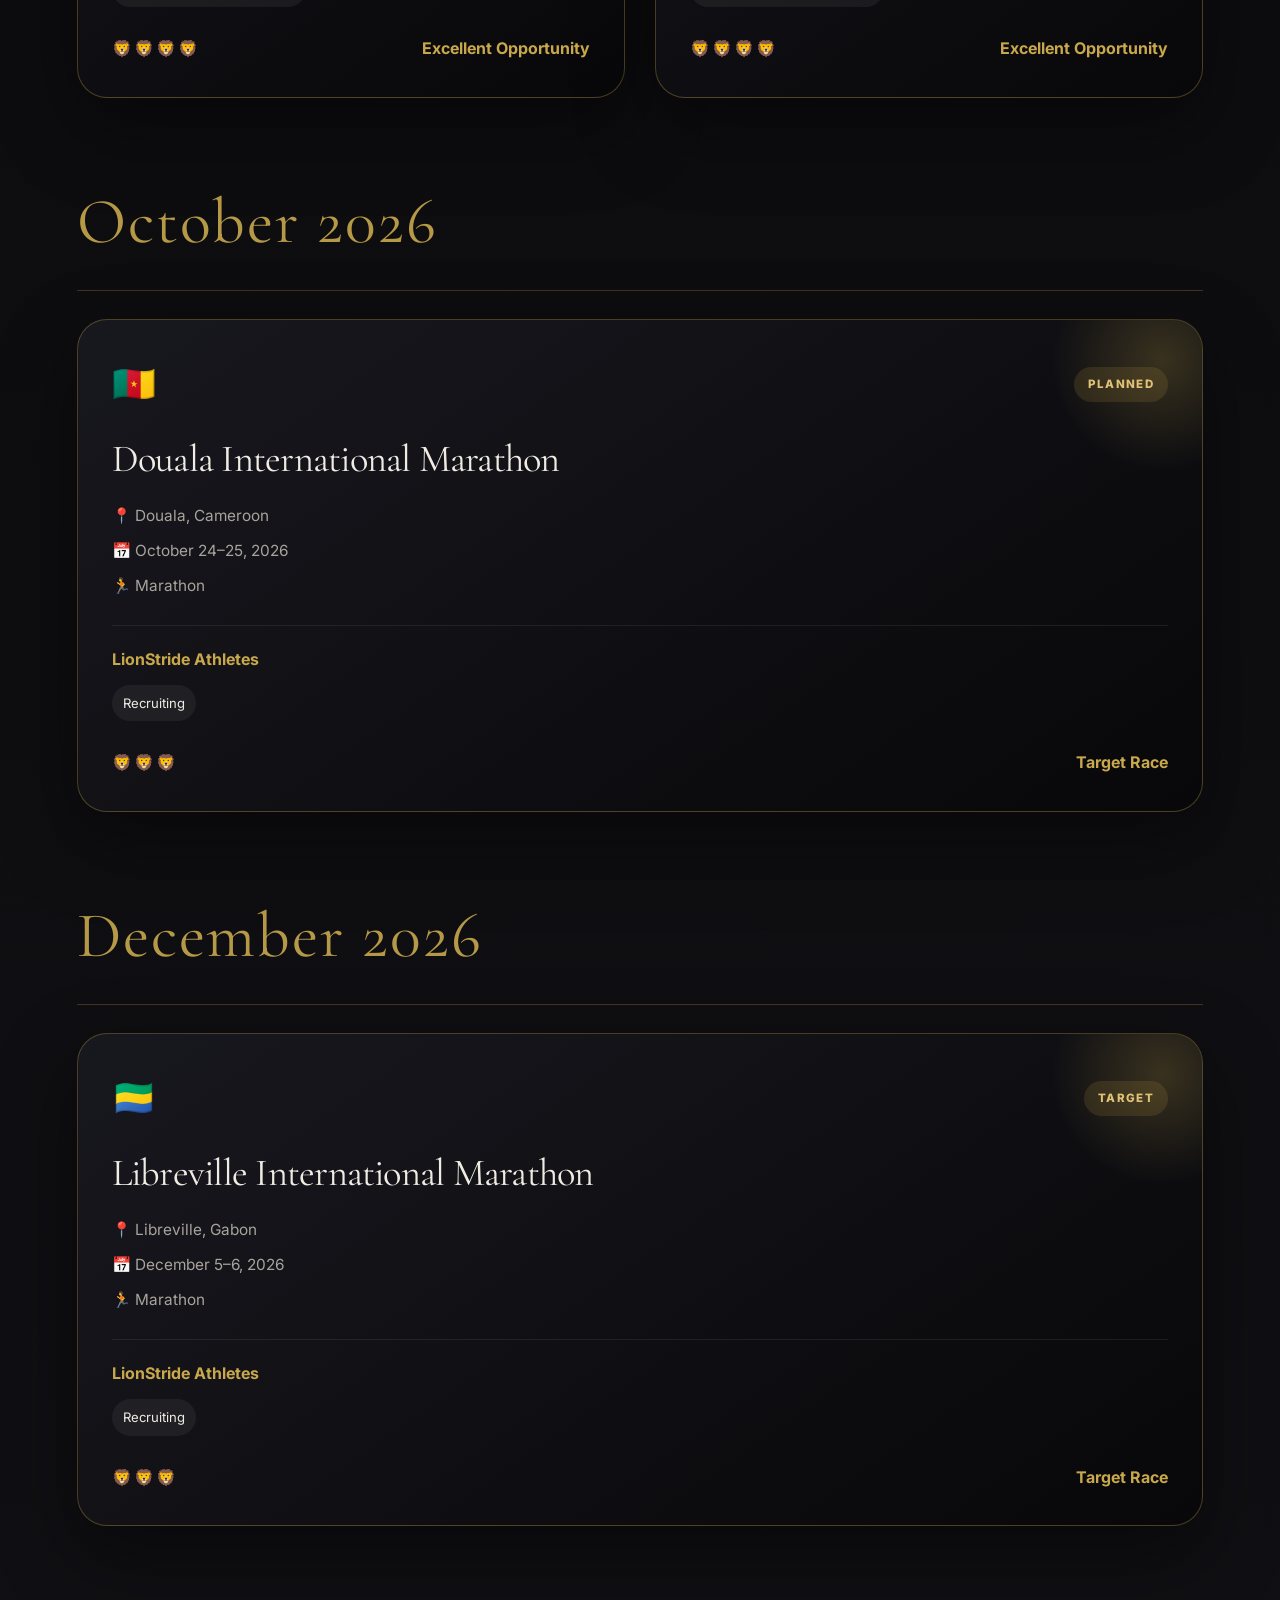
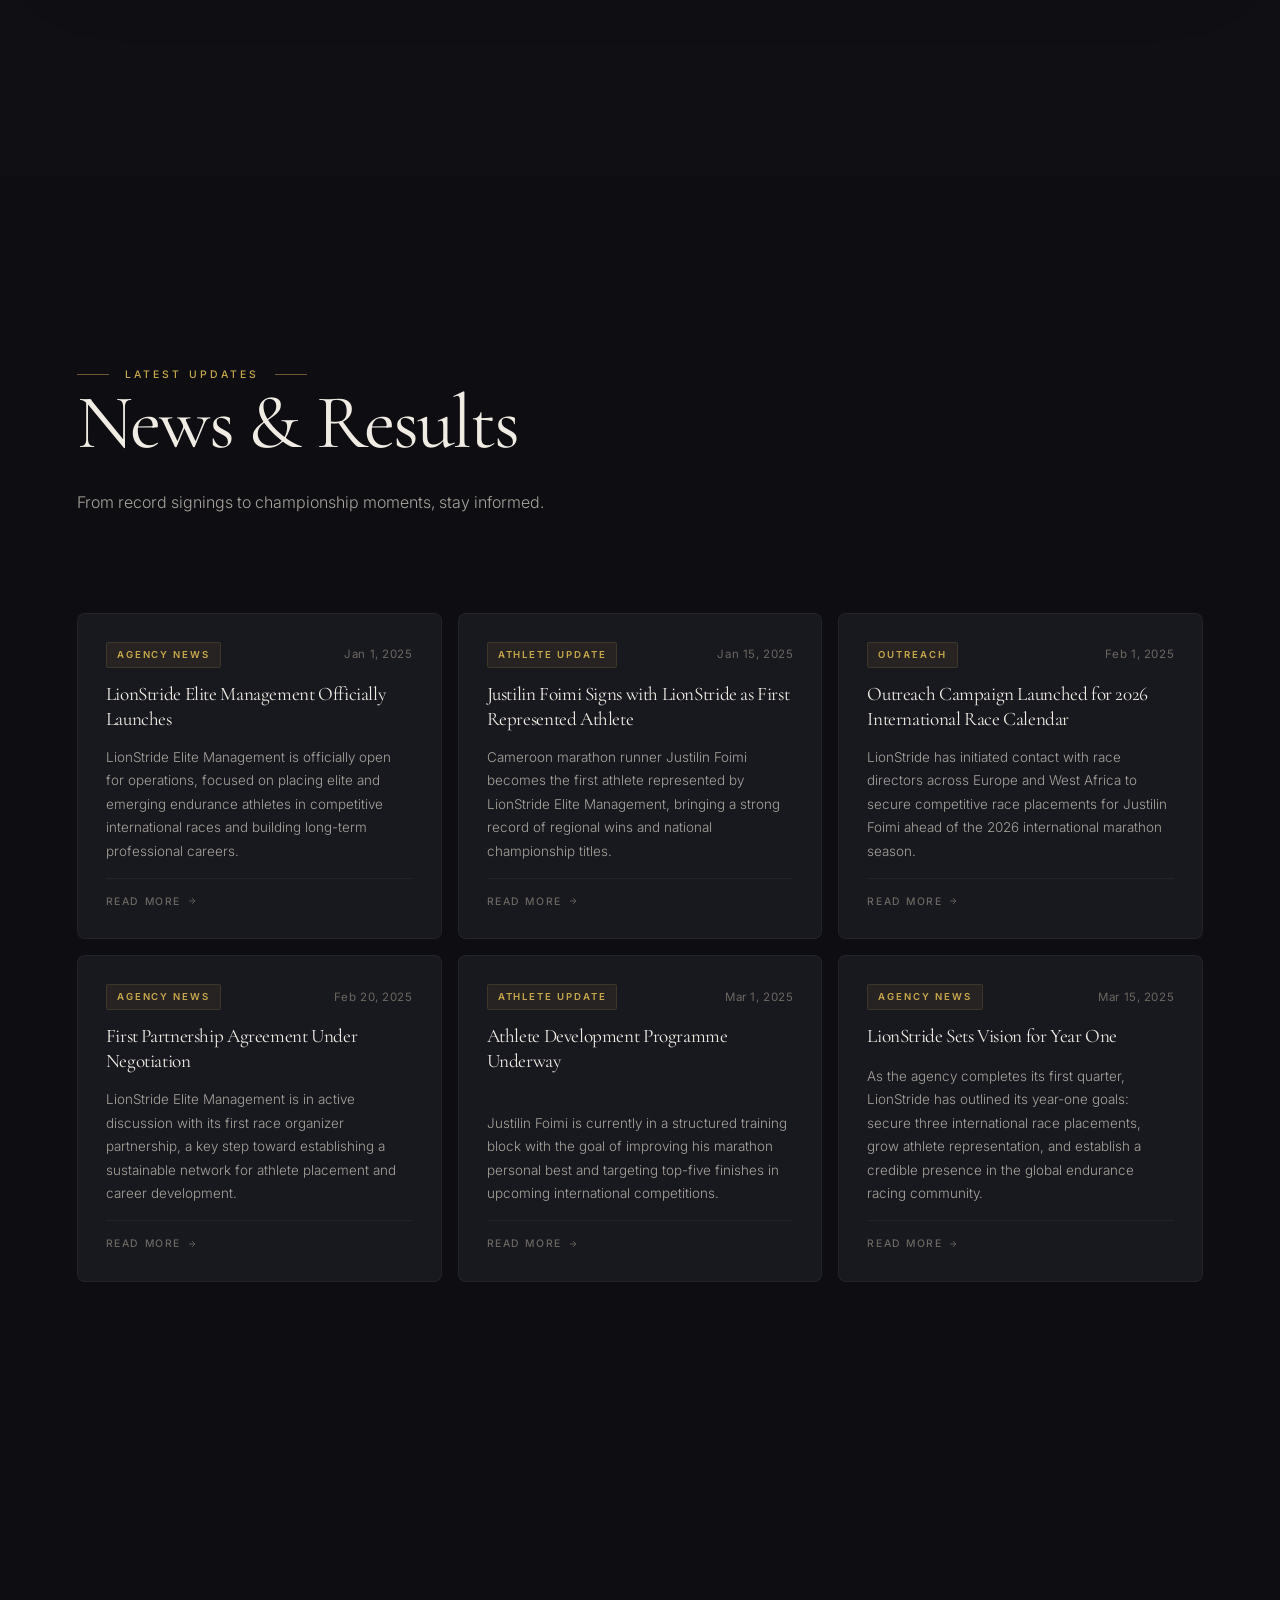
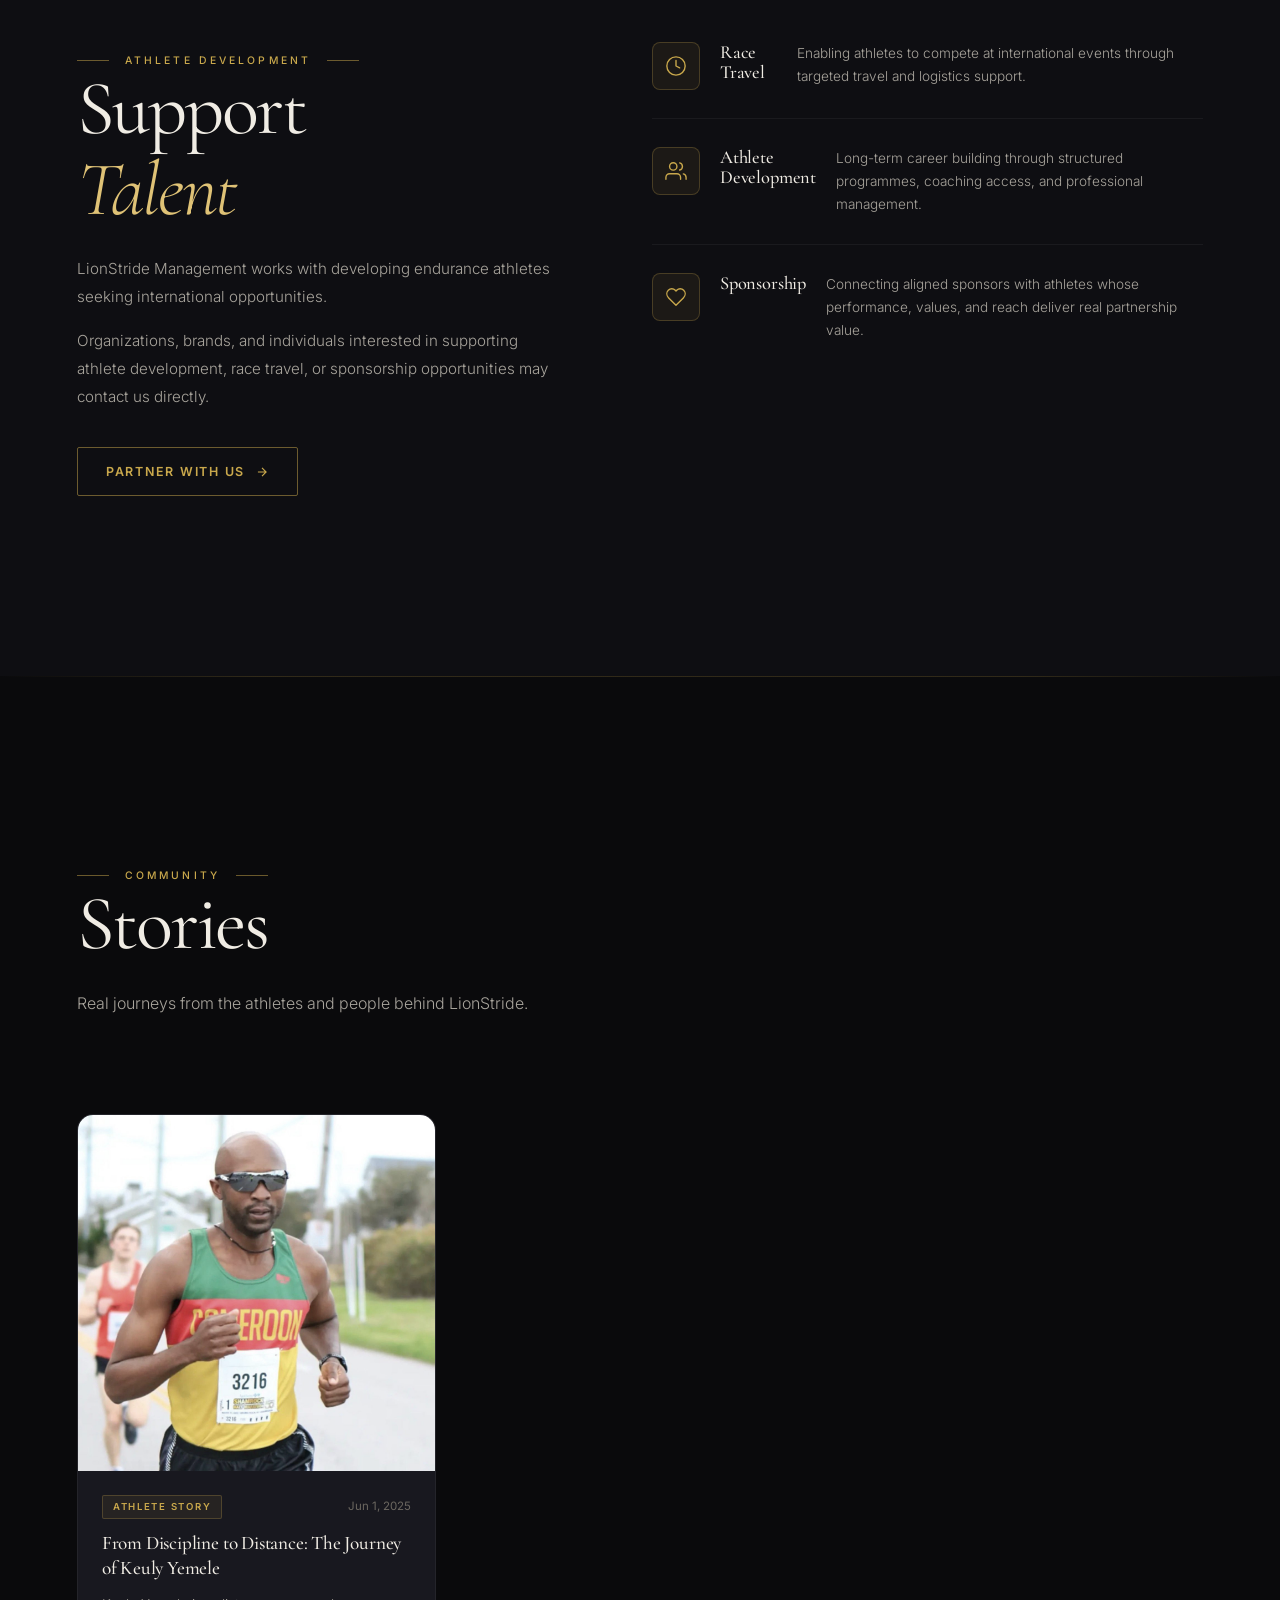
==== commit 301eab77: "Update index.html" ====
--- a/index.html
+++ b/index.html
@@ -19,6 +19,7 @@
 
    <link rel="stylesheet" href="styles.css">
    <link rel="stylesheet" href="lionstride-enhancements.css" />
+   <link rel="stylesheet" href="race-calendar.css">
 </head>
     
 <body>
--- a/race-calendar.css
+++ b/race-calendar.css
@@ -0,0 +1,143 @@
+.race-calendar-section {
+  background:
+    radial-gradient(circle at top left, rgba(201,168,76,0.14), transparent 32%),
+    linear-gradient(180deg, #0a0a0c 0%, #101014 100%);
+}
+
+.race-timeline {
+  margin-top: 60px;
+}
+
+.race-month-block {
+  margin-bottom: 70px;
+}
+
+.race-month-label {
+  font-family: var(--font-display);
+  font-size: clamp(2.4rem, 5vw, 4.5rem);
+  color: rgba(201,168,76,0.9);
+  margin-bottom: 28px;
+  letter-spacing: 0.03em;
+  border-bottom: 1px solid rgba(201,168,76,0.25);
+  padding-bottom: 14px;
+}
+
+.race-luxury-grid {
+  display: grid;
+  grid-template-columns: repeat(auto-fit, minmax(340px, 1fr));
+  gap: 30px;
+}
+
+.race-luxury-card {
+  position: relative;
+  overflow: hidden;
+  min-height: 390px;
+  padding: 34px;
+  border-radius: 30px;
+  background:
+    linear-gradient(145deg, rgba(24,24,31,0.98), rgba(8,8,10,0.98));
+  border: 1px solid rgba(201,168,76,0.32);
+  box-shadow: 0 30px 80px rgba(0,0,0,0.45);
+}
+
+.race-luxury-card::before {
+  content: "";
+  position: absolute;
+  width: 240px;
+  height: 240px;
+  top: -80px;
+  right: -80px;
+  background: radial-gradient(circle, rgba(201,168,76,0.23), transparent 65%);
+}
+
+.race-luxury-card > * {
+  position: relative;
+  z-index: 1;
+}
+
+.race-card-top {
+  display: flex;
+  justify-content: space-between;
+  align-items: center;
+  margin-bottom: 26px;
+}
+
+.race-country {
+  font-size: 2.2rem;
+}
+
+.race-status-pill {
+  padding: 8px 14px;
+  border-radius: 999px;
+  background: rgba(201,168,76,0.14);
+  color: var(--clr-gold-light);
+  font-size: 0.72rem;
+  font-weight: 800;
+  text-transform: uppercase;
+  letter-spacing: 0.12em;
+}
+
+.race-luxury-card h3 {
+  font-family: var(--font-display);
+  font-size: clamp(1.9rem, 3vw, 2.6rem);
+  line-height: 1;
+  color: var(--clr-text);
+  margin-bottom: 24px;
+}
+
+.race-details {
+  display: grid;
+  gap: 9px;
+  color: var(--clr-text-2);
+  font-size: 0.96rem;
+  margin-bottom: 26px;
+}
+
+.race-athlete-box {
+  padding-top: 20px;
+  border-top: 1px solid rgba(255,255,255,0.08);
+}
+
+.race-athlete-box p {
+  color: var(--clr-gold);
+  font-weight: 700;
+  margin-bottom: 12px;
+}
+
+.race-athlete-chips {
+  display: flex;
+  flex-wrap: wrap;
+  gap: 8px;
+}
+
+.race-athlete-chips span {
+  padding: 7px 11px;
+  border-radius: 999px;
+  background: rgba(255,255,255,0.06);
+  color: var(--clr-text);
+  font-size: 0.82rem;
+}
+
+.race-card-bottom {
+  margin-top: 28px;
+  display: flex;
+  justify-content: space-between;
+  align-items: center;
+  color: var(--clr-gold);
+  font-weight: 800;
+}
+
+.race-card-bottom span {
+  letter-spacing: 2px;
+}
+
+@media (max-width: 600px) {
+  .race-luxury-grid {
+    grid-template-columns: 1fr;
+  }
+
+  .race-luxury-card {
+    min-height: auto;
+    padding: 26px;
+  }
+}
